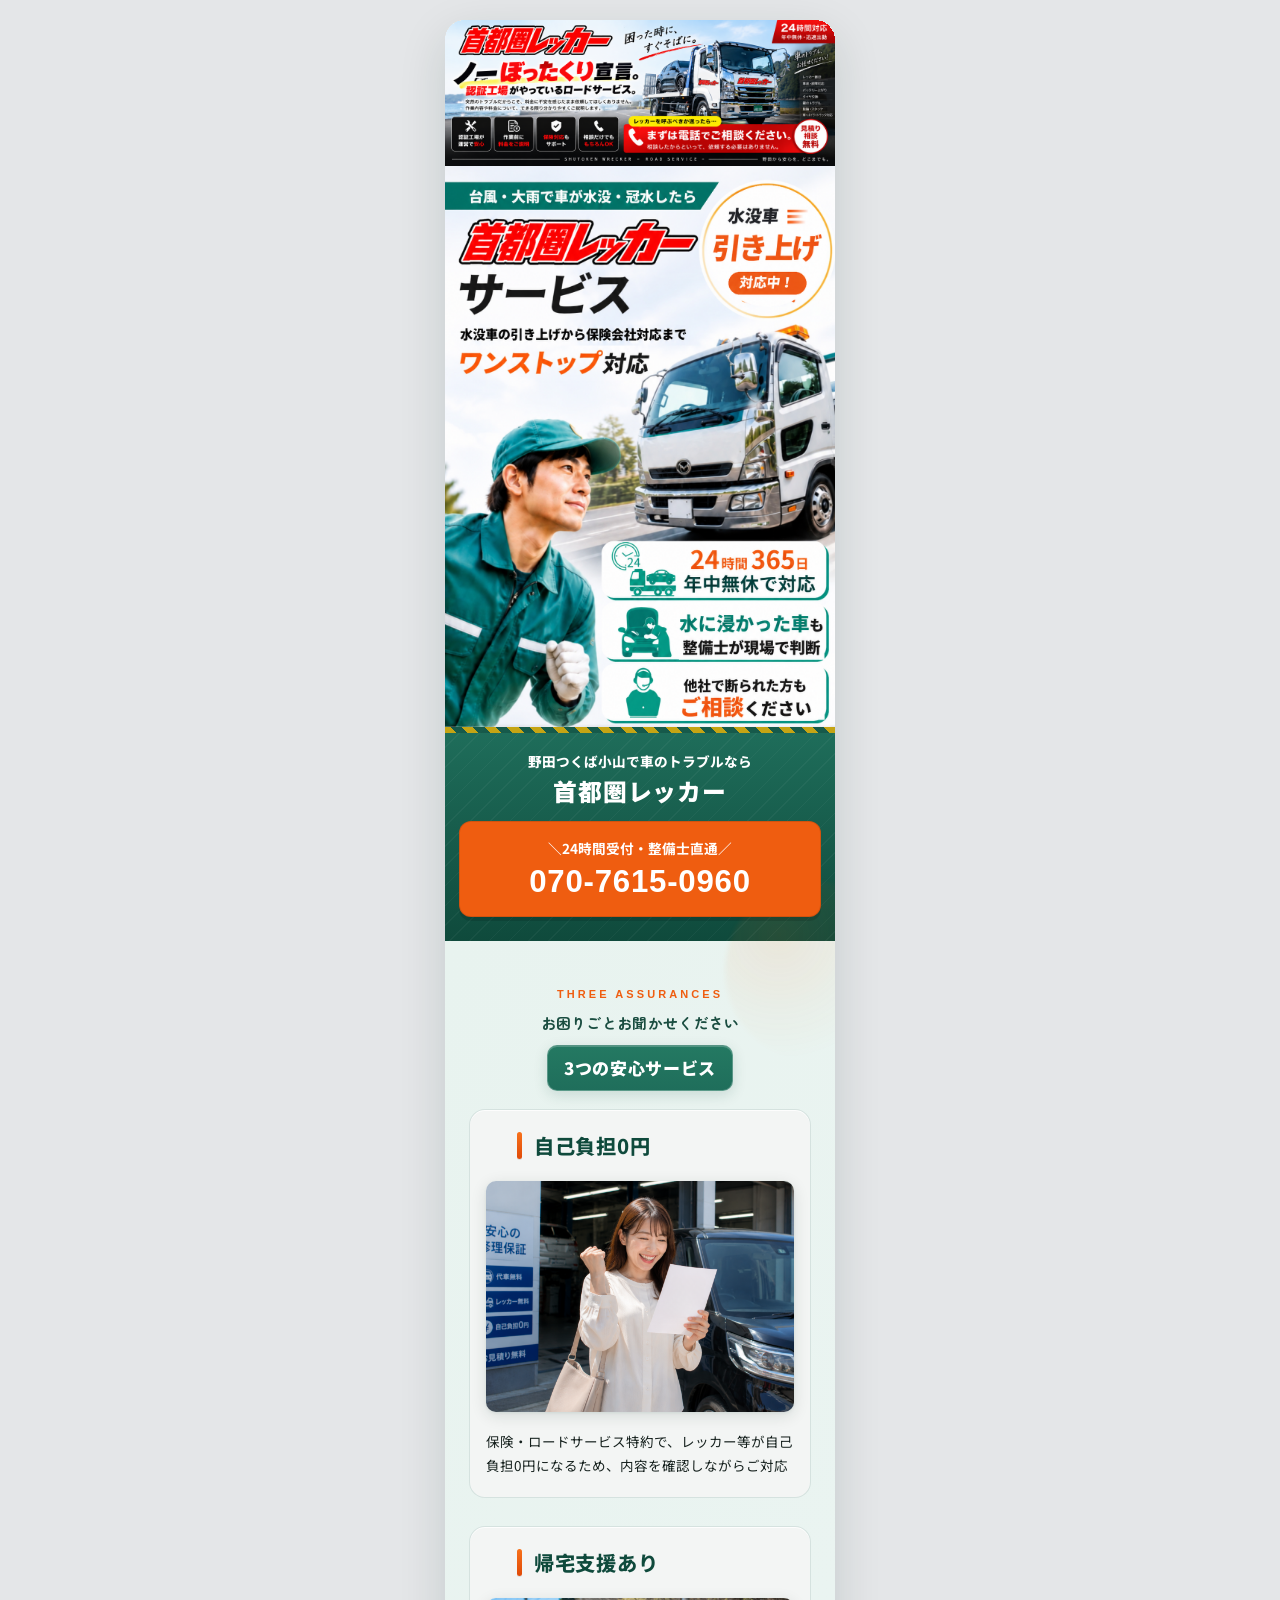
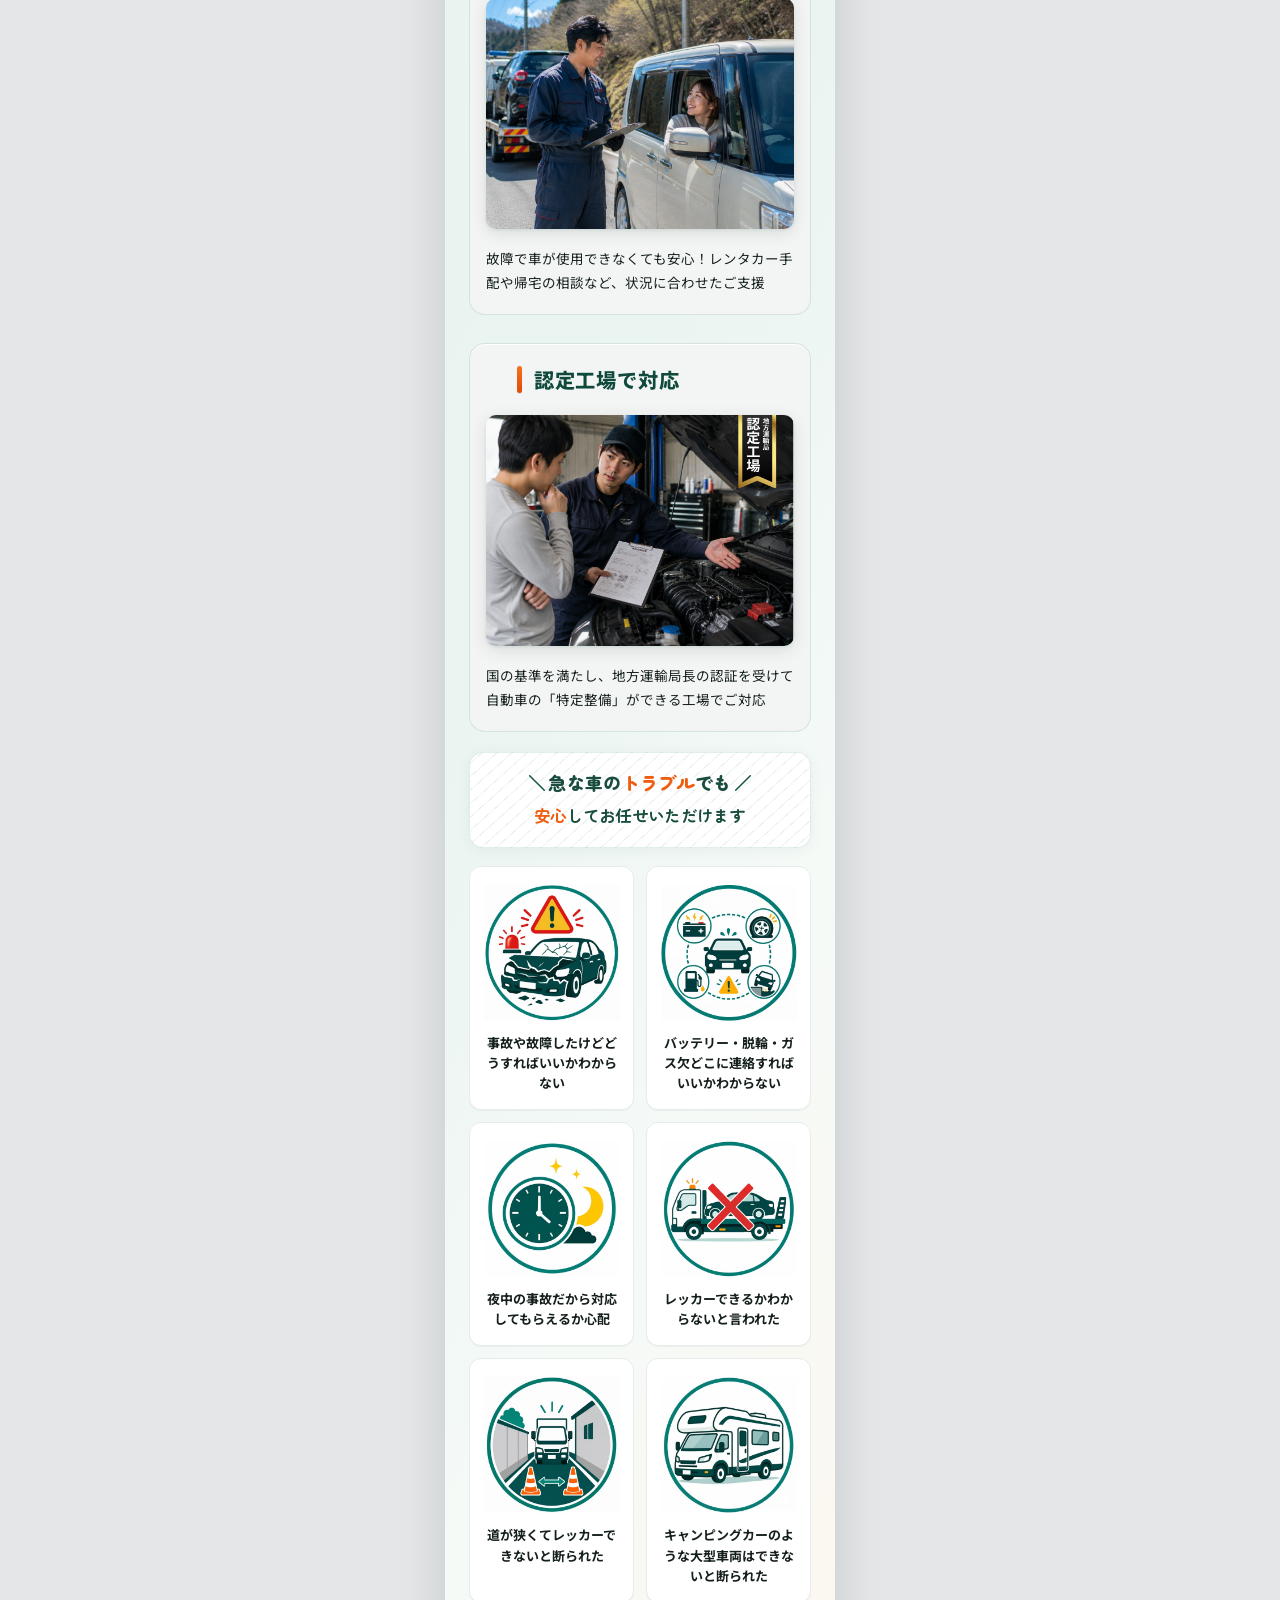
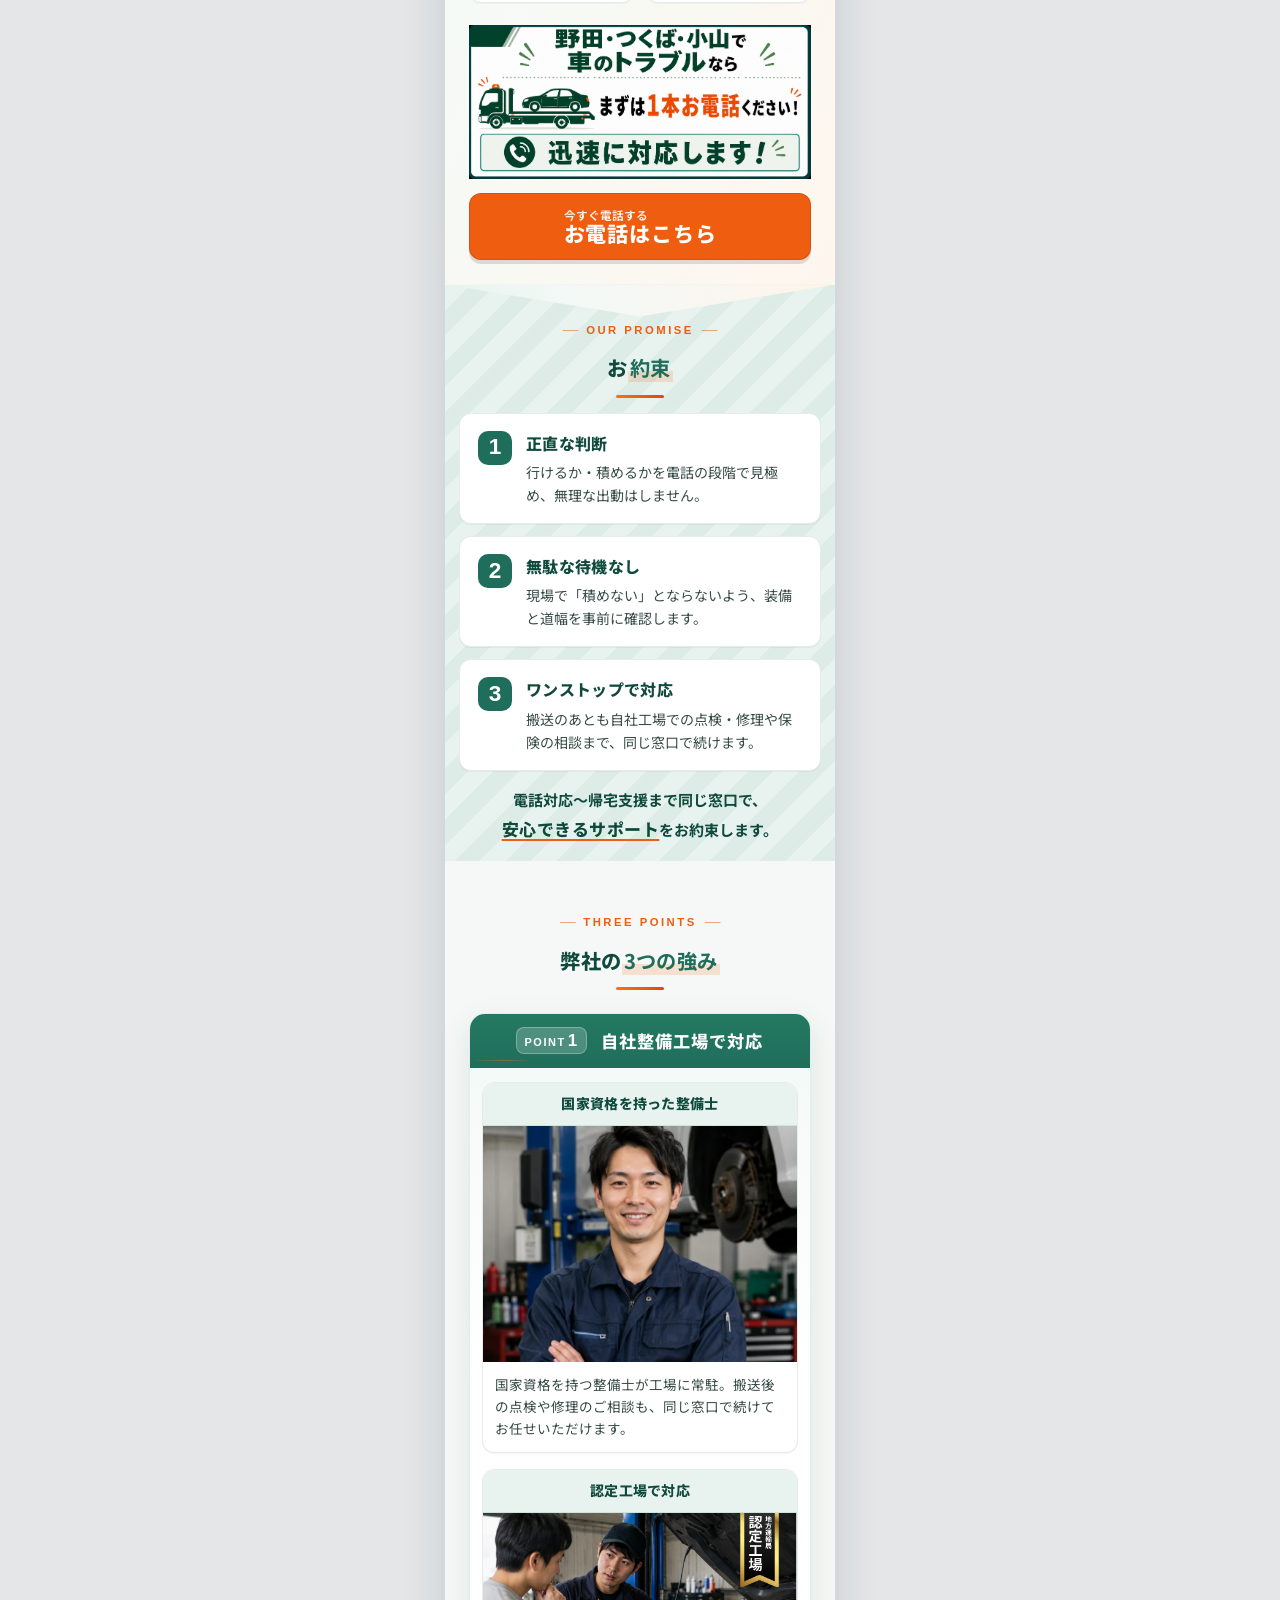
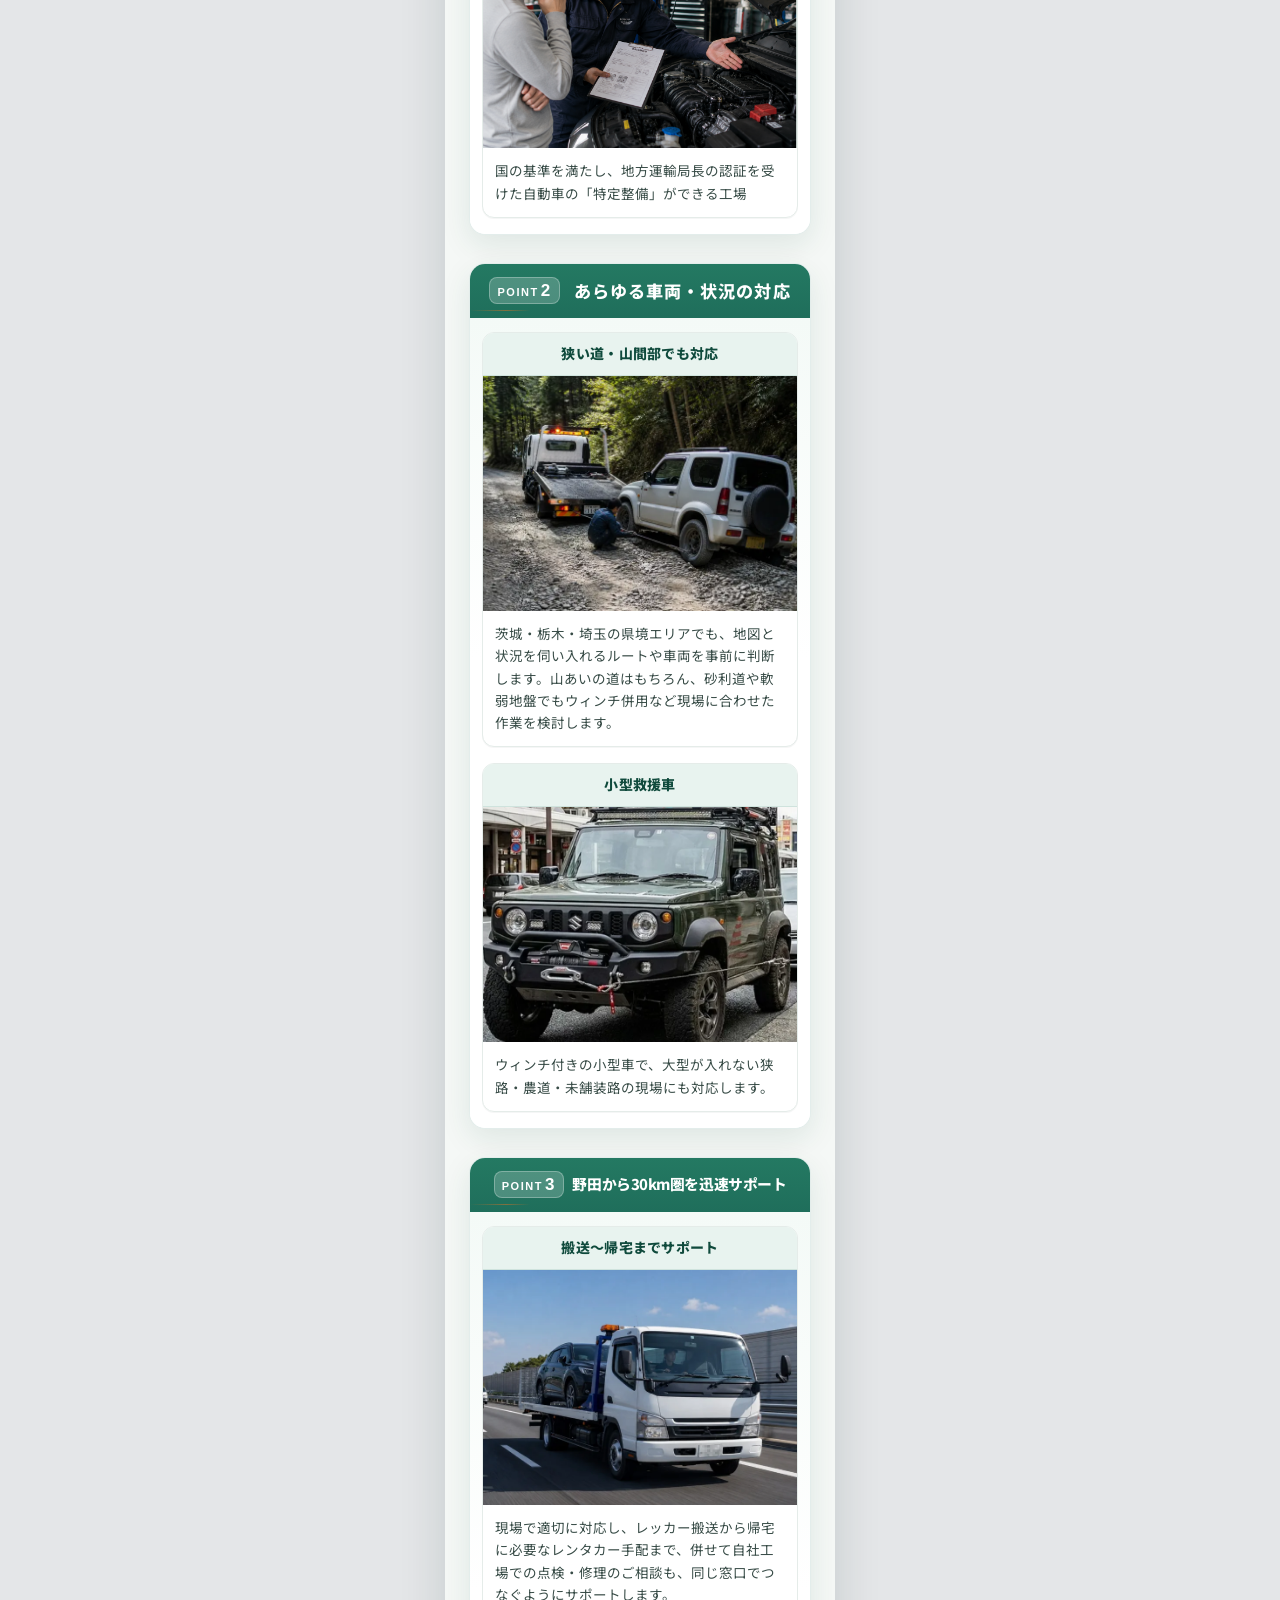
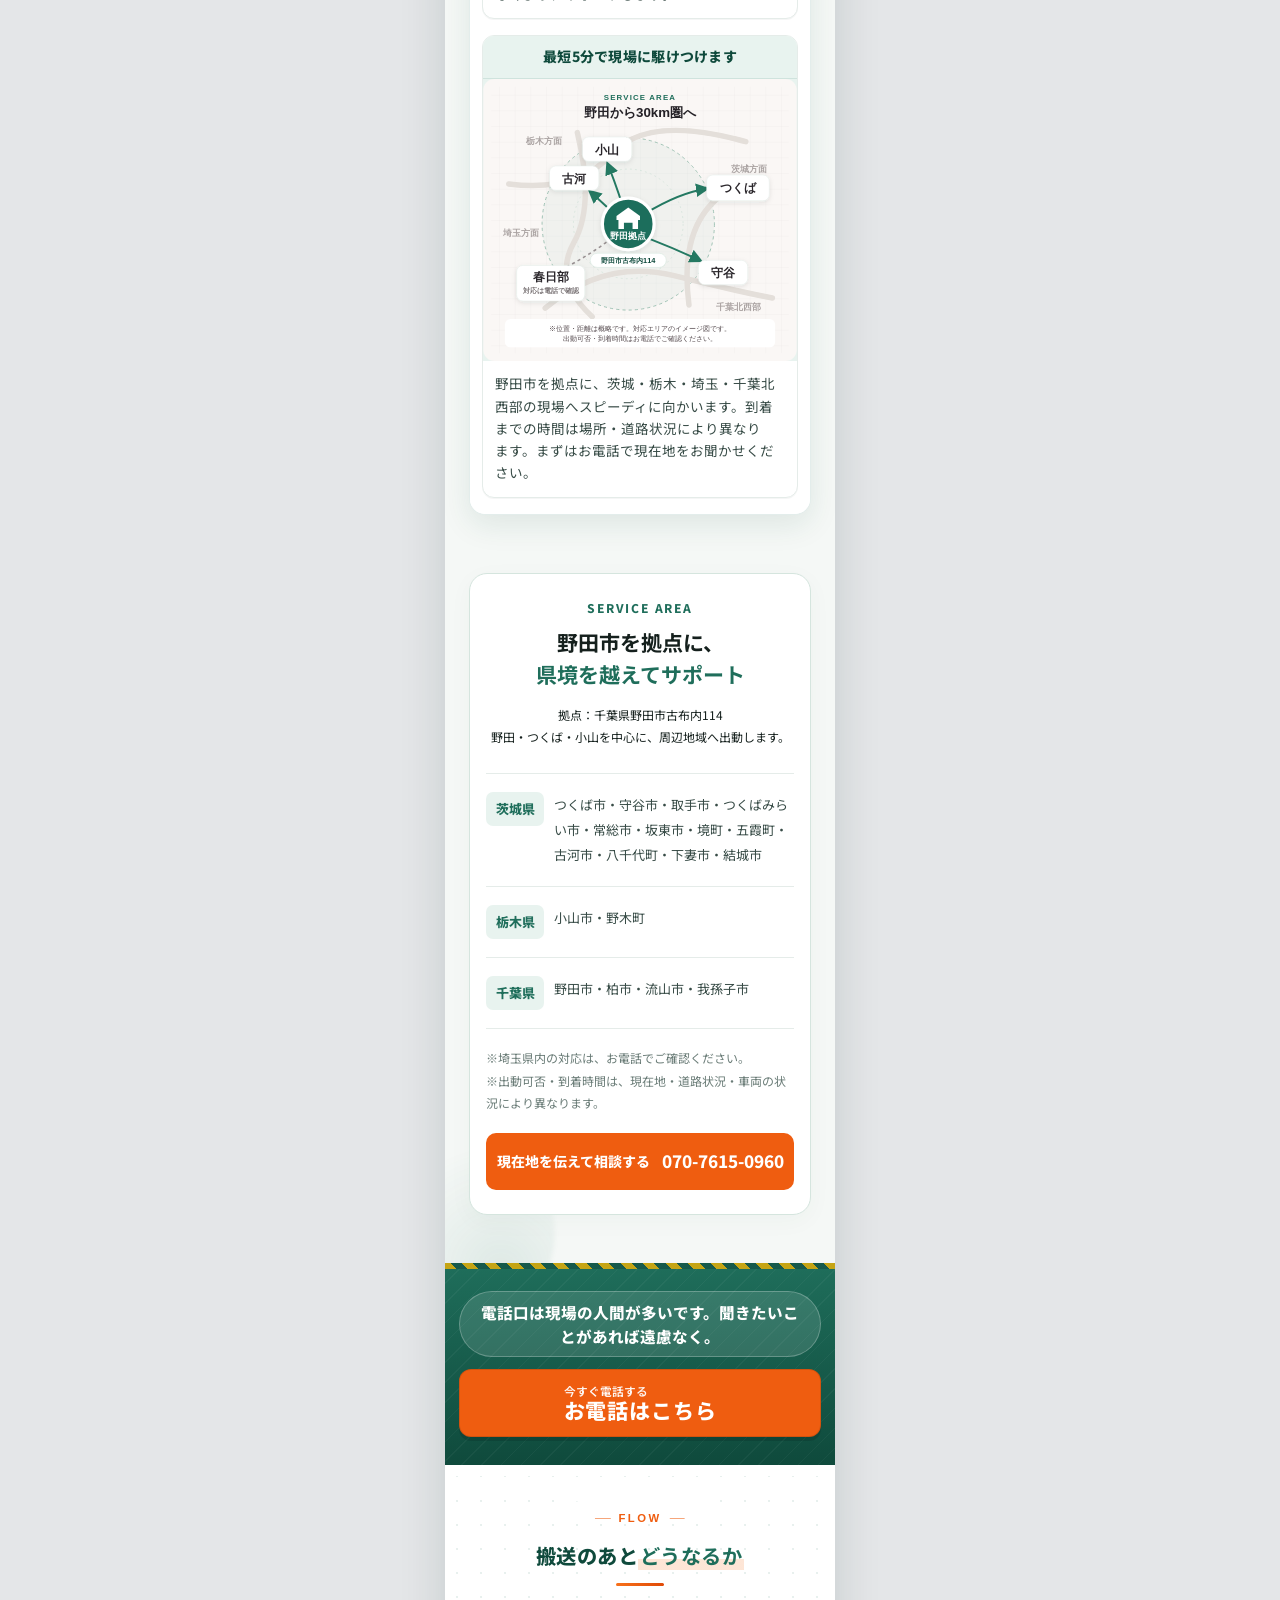
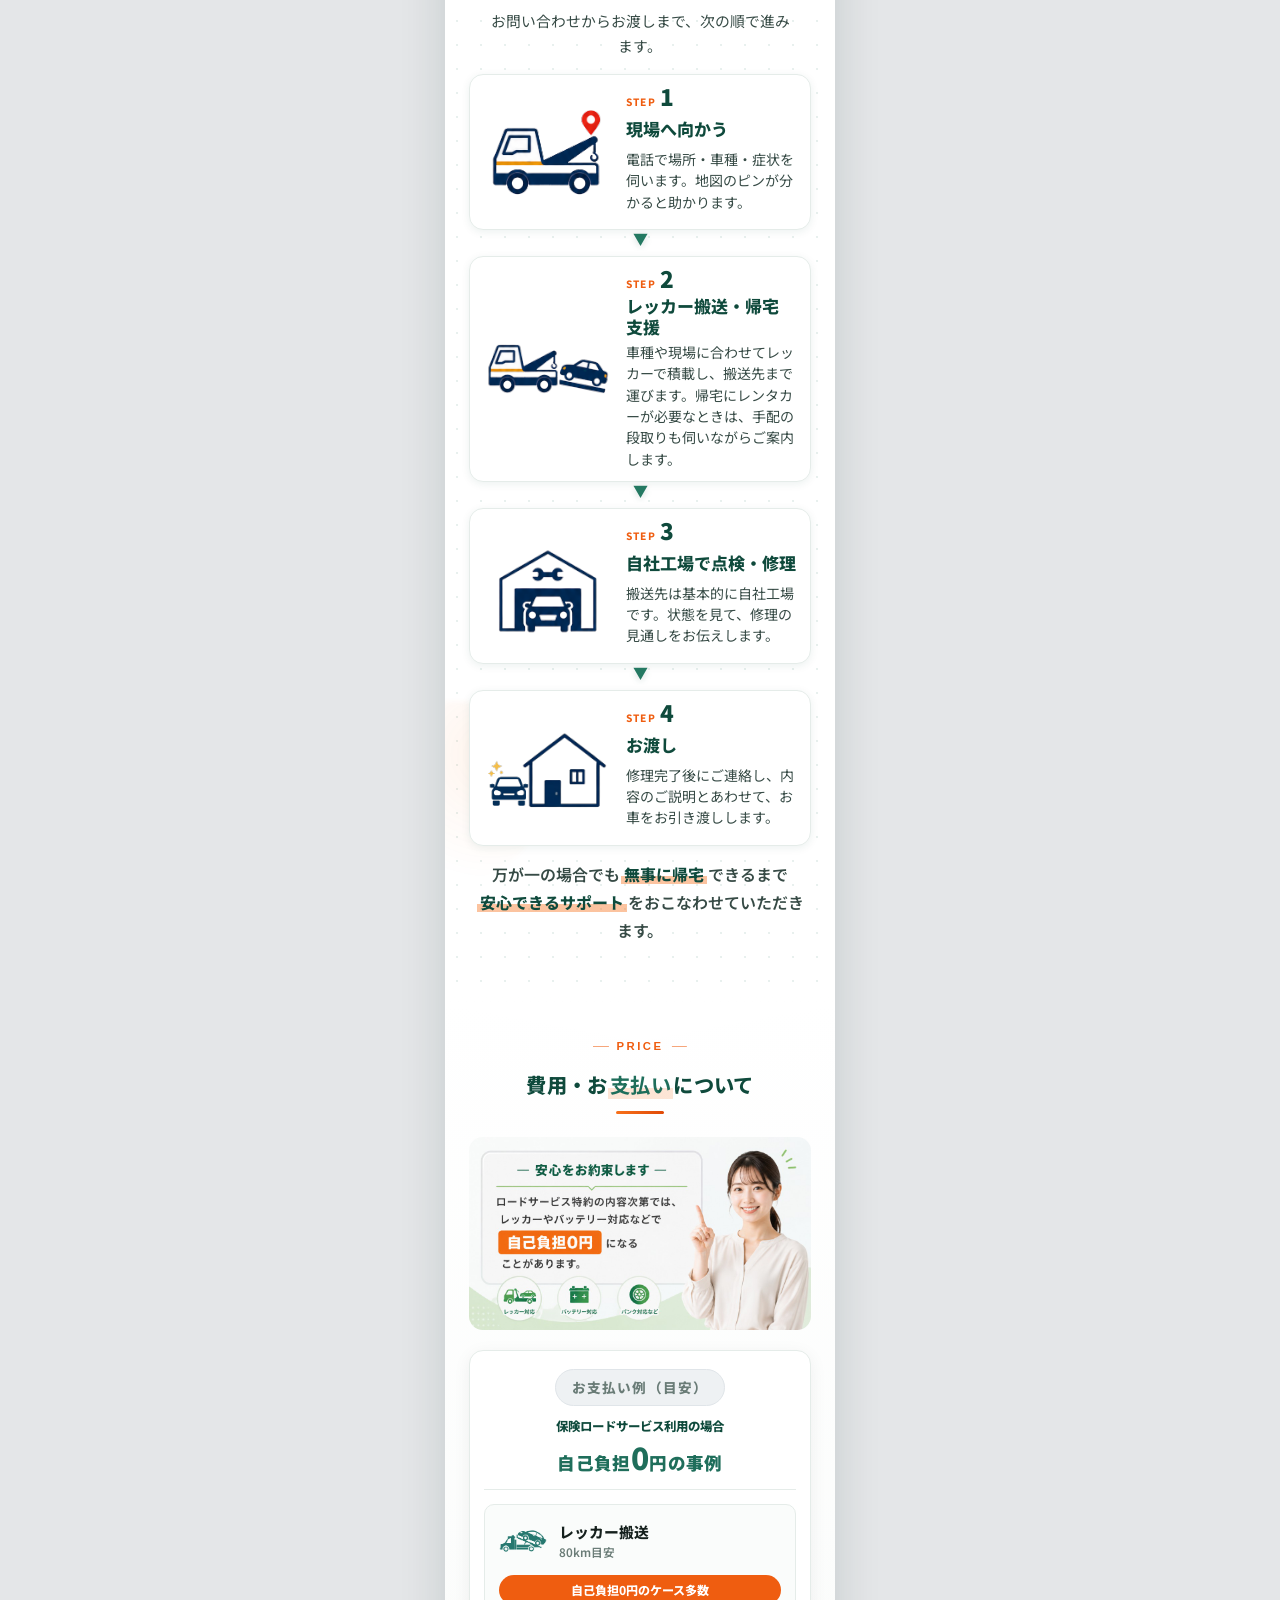
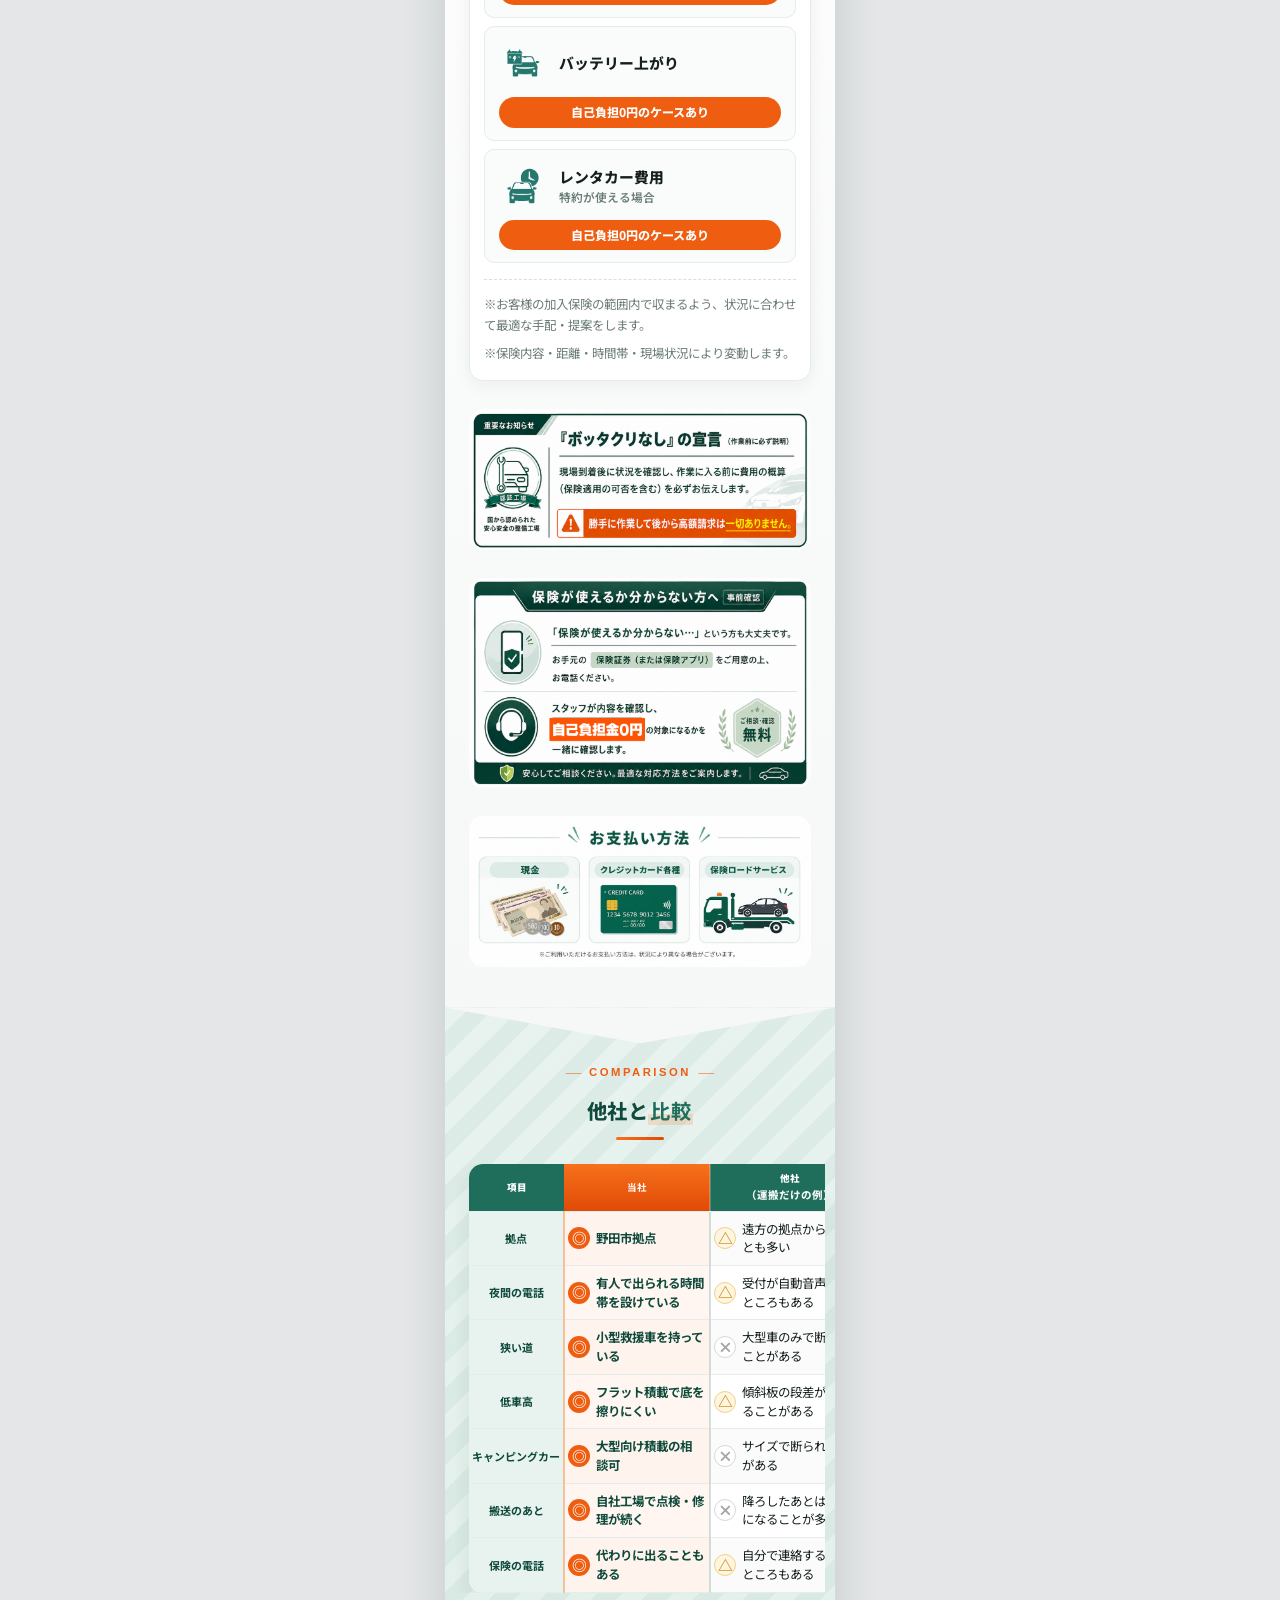
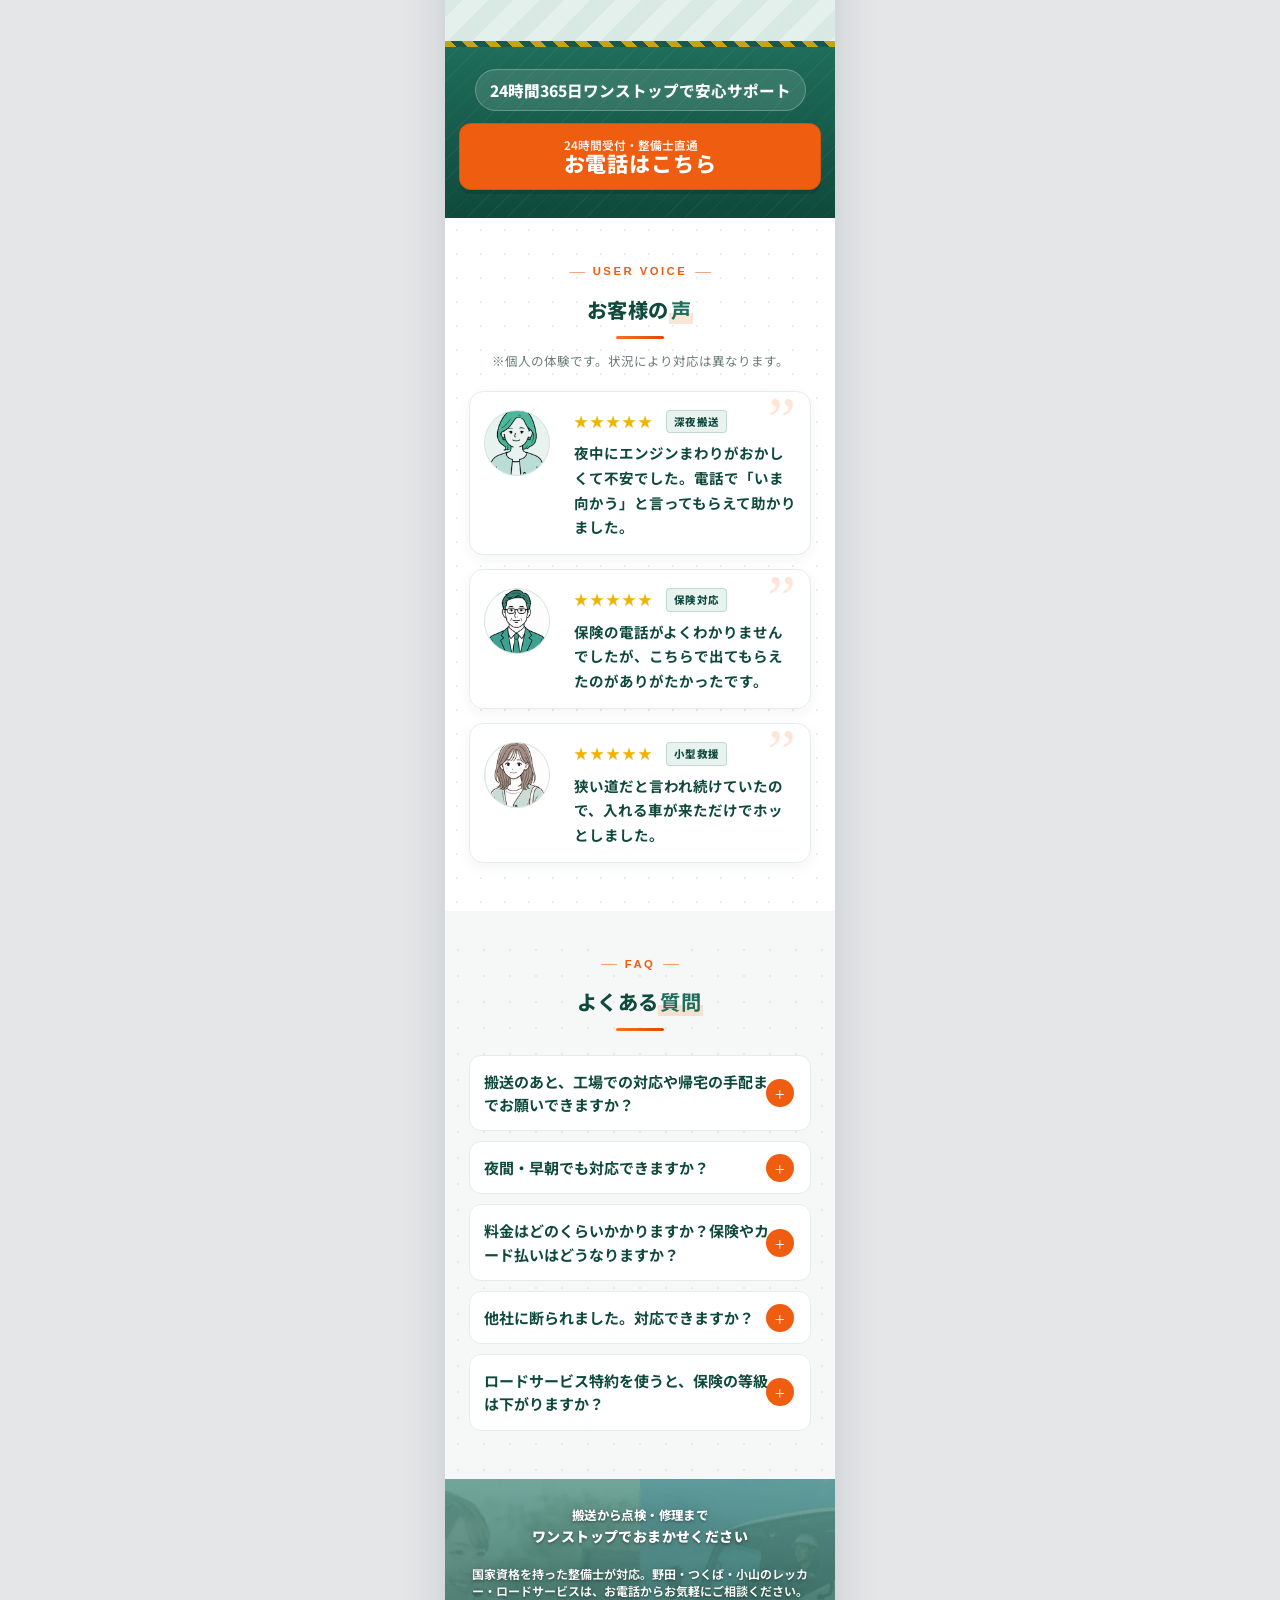
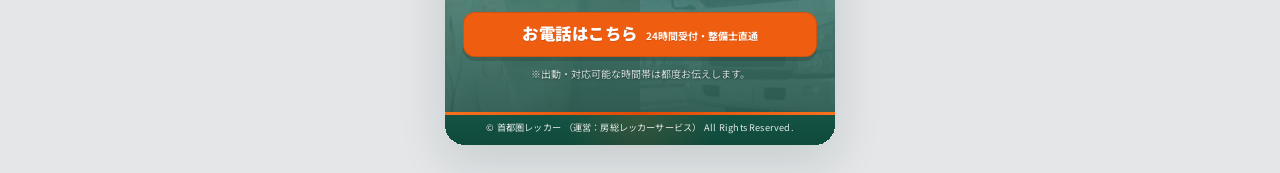
==== index.html @ f9b96655 "Publish latest Shutoken Wrecker landing page" ====
<!DOCTYPE html>

<html lang="ja"><head>
<meta charset="utf-8"/>
<meta content="width=device-width, initial-scale=1, viewport-fit=cover" name="viewport"/>
<meta content="telephone=no" name="format-detection"/>
<title>首都圏レッカー｜野田・つくば・小山 24時間対応のレッカー＆ロードサービス</title>
<meta content="野田・つくば・小山のレッカー。野田市を拠点に茨城・栃木・埼玉・千葉北西部へ出動。搬送のあと自社工場で修理の相談まで。" name="description"/>
<meta content="首都圏レッカー｜野田・つくば・小山 24時間対応のレッカー＆ロードサービス" property="og:title"/>
<meta content="野田・つくば・小山のレッカー。野田市を拠点に茨城・栃木・埼玉・千葉北西部へ出動。搬送のあと自社工場で修理の相談まで。" property="og:description"/>
<meta content="https://laplus7123-byte.github.io/shutoken-wrecker-preview/assets/img/shutoken-hero.png" property="og:image"/>
<meta content="#1f6e5b" name="theme-color"/>
<link as="image" href="assets/img/shutoken-hero.png" rel="preload" type="image/png"/>
<link href="https://fonts.googleapis.com" rel="preconnect"/>
<link crossorigin="" href="https://fonts.gstatic.com" rel="preconnect"/>
<link href="https://fonts.googleapis.com/css2?family=Noto+Sans+JP:wght@400;500;700;900&amp;family=Zen+Maru+Gothic:wght@500;700;900&amp;display=swap" rel="stylesheet"/>
<link href="assets/css/style.css" rel="stylesheet"/>
<meta content="noindex,nofollow" name="robots"/><meta content="website" property="og:type"/><meta content="ja_JP" property="og:locale"/><meta content="https://laplus7123-byte.github.io/shutoken-wrecker-preview/" property="og:url"/><meta content="首都圏レッカー" property="og:site_name"/><link href="assets/css/shutoken.css" rel="stylesheet"/></head>
<body>
<div class="page-canvas">
<section class="fv" id="top"><h1 class="sr-only">首都圏レッカー｜野田・つくば・小山の24時間レッカー・ロードサービス</h1>
<img alt="首都圏レッカー。ノーぼったくり宣言。認証工場が運営、作業前に料金をご説明。相談・見積もり無料。" class="fv-img" height="768" src="assets/img/shutoken-promise.png" width="2048"/>
<img alt="首都圏レッカーサービス。水没車の引き上げから保険会社対応までワンストップ対応。24時間365日。" class="fv-img" decoding="async" fetchpriority="high" height="1503" src="assets/img/shutoken-hero.png" width="1046"/>
</section>
<section aria-label="お電話でのご相談" class="cta cta--mid cta--lead">
<div class="cta-inner">
<p class="cta-lead-mid"><span class="cta-lead-area">野田つくば小山で車のトラブルなら</span><span class="cta-lead-brand">首都圏レッカー</span></p>
<a aria-label="首都圏レッカーへ電話する 070-7615-0960" class="btn-tel" href="tel:070-7615-0960" onclick="return gtag_report_conversion(this.href);">

<span class="btn-tel-body">
<span class="btn-tel-label">＼24時間受付・整備士直通／</span>
<span class="btn-tel-num">070-7615-0960</span>
</span>
</a>
</div>
</section>
<section class="section concept-3pillars service-intro-pack" id="concept">
<div class="container">
<p class="concept-3pillars-en">THREE ASSURANCES</p>
<p class="concept-3pillars-kicker">お困りごとお聞かせください</p>
<h2 class="concept-3pillars-title">
<span class="concept-3pillars-title-box">3つの安心サービス</span>
</h2>
<div class="concept-3pillars-grid">
<article class="concept-pillar">
<h3 class="concept-pillar-label">
<span aria-hidden="true" class="concept-pillar-label-bar"></span>
<span class="concept-pillar-label-text">自己負担0円</span>
</h3>
<div class="concept-pillar-photo concept-pillar-photo--cover">
<picture>
<img alt="保険・ロードサービス特約で自己負担0円となり得る場合の確認・対応のイメージ" decoding="async" height="815" loading="lazy" src="assets/sozai/0yen.png" width="1080"/>
</picture>
</div>
<p class="concept-pillar-text">保険・ロードサービス特約で、レッカー等が自己負担0円になるため、内容を確認しながらご対応</p>
</article>
<article class="concept-pillar">
<h3 class="concept-pillar-label">
<span aria-hidden="true" class="concept-pillar-label-bar"></span>
<span class="concept-pillar-label-text">帰宅支援あり</span>
</h3>
<div class="concept-pillar-photo concept-pillar-photo--cover">
<picture>
<img alt="現場からの帰宅・移動を支えるイメージ" decoding="async" height="815" loading="lazy" src="assets/sozai/rental.png" width="1080"/>
</picture>
</div>
<p class="concept-pillar-text">故障で車が使用できなくても安心！レンタカー手配や帰宅の相談など、状況に合わせたご支援</p>
</article>
<article class="concept-pillar">
<h3 class="concept-pillar-label">
<span aria-hidden="true" class="concept-pillar-label-bar"></span>
<span class="concept-pillar-label-text">認定工場で対応</span>
</h3>
<div class="concept-pillar-photo concept-pillar-photo--cover">
<picture>
<img alt="認定工場での修理・点検対応のイメージ" decoding="async" height="815" loading="lazy" src="assets/sozai/nintei.png" width="1080"/>
</picture>
</div>
<p class="concept-pillar-text">国の基準を満たし、地方運輸局長の認証を受けて自動車の「特定整備」ができる工場でご対応</p>
</article>
</div>
<p class="concept-trouble-lead">
<span class="concept-trouble-lead-l1">
<span aria-hidden="true" class="concept-trouble-lead-slash">＼</span>急な車の<span class="concept-trouble-lead-accent">トラブル</span>でも<span aria-hidden="true" class="concept-trouble-lead-slash">／</span>
</span>
<span class="concept-trouble-lead-l2"><span class="concept-trouble-lead-accent">安心</span>してお任せいただけます</span>
</p>
<ul class="troubles-grid service-troubles-grid" id="troubles">
<li class="trouble-item">
<picture class="trouble-ico"><img alt="" decoding="async" height="480" loading="lazy" src="assets/img/C-09.webp" width="480"/></picture>
<span class="trouble-text">事故や故障したけどどうすればいいかわからない</span>
</li>
<li class="trouble-item">
<picture class="trouble-ico"><img alt="" decoding="async" height="480" loading="lazy" src="assets/img/C-08.webp" width="480"/></picture>
<span class="trouble-text">バッテリー・脱輪・ガス欠どこに連絡すればいいかわからない</span>
</li>
<li class="trouble-item">
<picture class="trouble-ico"><img alt="" decoding="async" height="480" loading="lazy" src="assets/img/C-04.webp" width="480"/></picture>
<span class="trouble-text">夜中の事故だから対応してもらえるか心配</span>
</li>
<li class="trouble-item">
<picture class="trouble-ico"><img alt="" decoding="async" height="480" loading="lazy" src="assets/img/C-06.webp" width="480"/></picture>
<span class="trouble-text">レッカーできるかわからないと言われた</span>
</li>
<li class="trouble-item">
<picture class="trouble-ico"><img alt="" decoding="async" height="480" loading="lazy" src="assets/img/C-05.webp" width="480"/></picture>
<span class="trouble-text">道が狭くてレッカーできないと断られた</span>
</li>
<li class="trouble-item">
<picture class="trouble-ico"><img alt="" decoding="async" height="480" loading="lazy" src="assets/img/C-07.webp" width="480"/></picture>
<span class="trouble-text">キャンピングカーのような大型車両はできないと断られた</span>
</li>
</ul>
<figure class="service-chiba-cta-banner">
<img alt="野田・つくば・小山で車のトラブルなら、まずは1本お電話ください！迅速に対応します！" decoding="async" height="841" loading="lazy" src="assets/img/shutoken-trouble.png" width="1870"/>
</figure>
<div class="service-chiba-cta-actions">
<a aria-label="電話する 070-7615-0960" class="btn-tel service-chiba-cta-tel" href="tel:070-7615-0960" onclick="return gtag_report_conversion(this.href);">

<span class="btn-tel-body">
<span class="btn-tel-label">今すぐ電話する</span>
<span class="btn-tel-num">お電話はこちら</span>
</span>
</a>
</div>
<div class="service-promise-panel">
<div aria-hidden="true" class="service-cta-promise-wedge"></div>
<h3 class="sec-title service-promise-h" id="promise">
<span class="sec-title-en">OUR PROMISE</span>
        お<strong>約束</strong>
</h3>
<ol class="service-promise-list">
<li class="service-promise-item">
<span aria-hidden="true" class="service-promise-num">1</span>
<div class="service-promise-body">
<span class="service-promise-title">正直な判断</span>
<span class="service-promise-desc">行けるか・積めるかを電話の段階で見極め、無理な出動はしません。</span>
</div>
</li>
<li class="service-promise-item">
<span aria-hidden="true" class="service-promise-num">2</span>
<div class="service-promise-body">
<span class="service-promise-title">無駄な待機なし</span>
<span class="service-promise-desc">現場で「積めない」とならないよう、装備と道幅を事前に確認します。</span>
</div>
</li>
<li class="service-promise-item">
<span aria-hidden="true" class="service-promise-num">3</span>
<div class="service-promise-body">
<span class="service-promise-title">ワンストップで対応</span>
<span class="service-promise-desc">搬送のあとも自社工場での点検・修理や保険の相談まで、同じ窓口で続けます。</span>
</div>
</li>
</ol>
<p class="service-promise-summary">電話対応～帰宅支援まで同じ窓口で、<br/><span class="service-promise-summary-line2"><span class="service-promise-summary-em">安心できるサポート</span>をお約束します。</span></p>
</div>
</div>
</section>
<section class="section strengths section-gaze-top section-gaze-top--bg" id="strengths">
<div class="container">
<h2 class="sec-title">
<span class="sec-title-en">THREE POINTS</span>
      弊社の<strong>3つの強み</strong>
</h2>
<div class="strength-majors">
<section aria-labelledby="strength-h-factory" class="strength-major">
<h3 class="strength-major-head" id="strength-h-factory">
<span class="strength-major-point"><span class="strength-major-point-label">POINT</span><span class="strength-major-point-num">1</span></span>
<span class="strength-major-head-line">自社整備工場で対応</span>
</h3>
<div class="strength-major-body">
<div class="strength-major-grid">
<article class="strength-sub">
<p class="strength-sub-head">国家資格を持った整備士</p>
<div class="strength-sub-visual">
<picture>
<img alt="国家資格を持った整備士の対応の様子" decoding="async" height="720" loading="lazy" src="assets/img/point1-1.webp" width="720"/>
</picture>
</div>
<p class="strength-sub-text">国家資格を持つ整備士が工場に常駐。搬送後の点検や修理のご相談も、同じ窓口で続けてお任せいただけます。</p>
</article>
<article class="strength-sub">
<p class="strength-sub-head">認定工場で対応</p>
<div class="strength-sub-visual">
<picture>
<img alt="認定工場での修理・点検対応のイメージ" decoding="async" height="815" loading="lazy" src="assets/sozai/nintei.png" width="1080"/>
</picture>
</div>
<p class="strength-sub-text">国の基準を満たし、地方運輸局長の認証を受けた自動車の「特定整備」ができる工場</p>
</article>
</div>
</div>
</section>
<section aria-labelledby="strength-h-equip" class="strength-major">
<h3 class="strength-major-head" id="strength-h-equip">
<span class="strength-major-point"><span class="strength-major-point-label">POINT</span><span class="strength-major-point-num">2</span></span>
<span class="strength-major-head-line">あらゆる車両・状況の対応</span>
</h3>
<div class="strength-major-body">
<div class="strength-major-grid">
<article class="strength-sub">
<p class="strength-sub-head">狭い道・山間部でも対応</p>
<div class="strength-sub-visual">
<picture>
<img alt="狭い砂利道・林道でレッカーとジムニー型の車両へウィンチ作業を行っている様子" decoding="async" height="480" loading="lazy" src="assets/img/C-19-sm.webp" width="720"/>
</picture>
</div>
<p class="strength-sub-text">茨城・栃木・埼玉の県境エリアでも、地図と状況を伺い入れるルートや車両を事前に判断します。山あいの道はもちろん、砂利道や軟弱地盤でもウィンチ併用など現場に合わせた作業を検討します。</p>
</article>
<article class="strength-sub">
<p class="strength-sub-head">小型救援車</p>
<div class="strength-sub-visual">
<picture>
<img alt="小型救援車の様子" decoding="async" height="720" loading="lazy" src="assets/img/point2-2.webp" width="720"/>
</picture>
</div>
<p class="strength-sub-text">ウィンチ付きの小型車で、大型が入れない狭路・農道・未舗装路の現場にも対応します。</p>
</article>
</div>
</div>
</section>
<section aria-labelledby="strength-h-point3" class="strength-major">
<h3 class="strength-major-head" id="strength-h-point3">
<span class="strength-major-point"><span class="strength-major-point-label">POINT</span><span class="strength-major-point-num">3</span></span>
<span class="strength-major-head-line strength-major-head-line--point3">野田から30km圏を迅速サポート</span>
</h3>
<div class="strength-major-body">
<div class="strength-major-grid">
<article class="strength-sub">
<p class="strength-sub-head">搬送～帰宅までサポート</p>
<div class="strength-sub-visual">
<picture>
<img alt="高速道路を走行するレッカー車" decoding="async" height="576" loading="lazy" src="assets/img/point3-highway.webp" width="720"/>
</picture>
</div>
<p class="strength-sub-text">現場で適切に対応し、レッカー搬送から帰宅に必要なレンタカー手配まで、併せて自社工場での点検・修理のご相談も、同じ窓口でつなぐようにサポートします。</p>
</article>
<article class="strength-sub">
<p class="strength-sub-head">最短5分で現場に駆けつけます</p>
<div class="strength-sub-visual coverage-map-visual">
<picture>
<img alt="野田拠点とつくば・小山・古河・守谷・春日部の位置関係を示した対応エリアの概念図。春日部など埼玉県内の対応は電話で確認。" decoding="async" height="720" loading="lazy" src="assets/img/noda-coverage.svg" width="800"/>
</picture>
</div>
<p class="strength-sub-text">野田市を拠点に、茨城・栃木・埼玉・千葉北西部の現場へスピーディに向かいます。到着までの時間は場所・道路状況により異なります。まずはお電話で現在地をお聞かせください。</p>
</article>
</div>
</div>
</section>
<section aria-labelledby="coverage-heading" class="coverage-area" id="coverage">
<p class="coverage-eyebrow">SERVICE AREA</p>
<h3 id="coverage-heading">野田市を拠点に、<br/><strong>県境を越えてサポート</strong></h3>
<p class="coverage-intro">拠点：千葉県野田市古布内114<br/>野田・つくば・小山を中心に、周辺地域へ出動します。</p>
<dl class="coverage-list">
<div><dt>茨城県</dt><dd>つくば市・守谷市・取手市・つくばみらい市・常総市・坂東市・境町・五霞町・古河市・八千代町・下妻市・結城市</dd></div>
<div><dt>栃木県</dt><dd>小山市・野木町</dd></div>
<div><dt>千葉県</dt><dd>野田市・柏市・流山市・我孫子市</dd></div>
</dl>
<p class="coverage-note">※埼玉県内の対応は、お電話でご確認ください。<br/>※出動可否・到着時間は、現在地・道路状況・車両の状況により異なります。</p>
<a class="coverage-contact" href="tel:070-7615-0960" onclick="return gtag_report_conversion(this.href);">現在地を伝えて相談する <span>070-7615-0960</span></a>
</section></div>
</div>
</section>
<section aria-label="お電話でのご相談" class="cta cta--mid">
<div class="cta-inner">
<p class="cta-lead-mid">電話口は現場の人間が多いです。聞きたいことがあれば遠慮なく。</p>
<a class="btn-tel" href="tel:070-7615-0960" onclick="return gtag_report_conversion(this.href);">

<span class="btn-tel-body">
<span class="btn-tel-label">今すぐ電話する</span>
<span class="btn-tel-num">お電話はこちら</span>
</span>
</a>
</div>
</section>
<section class="section flow section-gaze-top section-gaze-top--white" id="flow">
<div class="container">
<h2 class="sec-title">
<span class="sec-title-en">FLOW</span>
      搬送のあと<strong>どうなるか</strong>
</h2>
<p class="flow-lead">お問い合わせからお渡しまで、次の順で進みます。</p>
<div class="flow-detail">
<ol class="flow-list flow-list--beside-visual">
<li class="flow-item">
<span aria-label="STEP 1" class="flow-step"><span aria-hidden="true" class="flow-step-pre">STEP</span><span aria-hidden="true" class="flow-step-num">1</span></span>
<h3 class="flow-h">現場へ向かう</h3>
<div class="flow-copy">
<p class="flow-text">電話で場所・車種・症状を伺います。地図のピンが分かると助かります。</p>
</div>
<span aria-hidden="true" class="flow-icon"><img alt="" decoding="async" height="164" loading="lazy" src="assets/sozai/29.svg" width="164"/></span>
</li>
<li class="flow-item">
<span aria-label="STEP 2" class="flow-step"><span aria-hidden="true" class="flow-step-pre">STEP</span><span aria-hidden="true" class="flow-step-num">2</span></span>
<h3 class="flow-h">レッカー搬送・帰宅支援</h3>
<div class="flow-copy">
<p class="flow-text">車種や現場に合わせてレッカーで積載し、搬送先まで運びます。帰宅にレンタカーが必要なときは、手配の段取りも伺いながらご案内します。</p>
</div>
<span aria-hidden="true" class="flow-icon"><img alt="" decoding="async" height="164" loading="lazy" src="assets/sozai/30.svg" width="164"/></span>
</li>
<li class="flow-item">
<span aria-label="STEP 3" class="flow-step"><span aria-hidden="true" class="flow-step-pre">STEP</span><span aria-hidden="true" class="flow-step-num">3</span></span>
<h3 class="flow-h">自社工場で点検・修理</h3>
<div class="flow-copy">
<p class="flow-text">搬送先は基本的に自社工場です。状態を見て、修理の見通しをお伝えします。</p>
</div>
<span aria-hidden="true" class="flow-icon"><img alt="" decoding="async" height="164" loading="lazy" src="assets/sozai/31.svg" width="164"/></span>
</li>
<li class="flow-item">
<span aria-label="STEP 4" class="flow-step"><span aria-hidden="true" class="flow-step-pre">STEP</span><span aria-hidden="true" class="flow-step-num">4</span></span>
<h3 class="flow-h">お渡し</h3>
<div class="flow-copy">
<p class="flow-text">修理完了後にご連絡し、内容のご説明とあわせて、お車をお引き渡しします。</p>
</div>
<span aria-hidden="true" class="flow-icon"><img alt="" decoding="async" height="164" loading="lazy" src="assets/sozai/32.svg" width="164"/></span>
</li>
</ol>
<p class="flow-support-lead">
        万が一の場合でも<span class="flow-support-mark">無事に帰宅</span>できるまで<br/>
<span class="flow-support-mark">安心できるサポート</span>をおこなわせていただきます。
      </p>
</div>
</div>
</section>
<section class="section price section-gaze-top section-gaze-top--white" id="price">
<div class="container">
<h2 class="sec-title">
<span class="sec-title-en">PRICE</span>
      費用・お<strong>支払い</strong>について
    </h2>
<div class="price-board">
<figure class="price-board-hero price-board-hero--visual">
<picture>
<img alt="ロードサービス特約の内容次第では、レッカーやバッテリー対応などで自己負担0円になることがあります。安心をお約束します。" decoding="async" height="576" loading="lazy" src="assets/img/price-insurance-hero.png" width="1024"/>
</picture>
</figure>
<div class="price-board-grid">
<article aria-labelledby="price-board-h1" class="price-board-card">
<p class="price-board-card-tab" id="price-board-h1">お支払い例（目安）</p>
<p class="price-board-card-eyebrow">保険ロードサービス利用の場合</p>
<p class="price-board-card-accent">自己負担<span class="price-board-zero">0</span>円の事例</p>
<ul class="price-board-rows">
<li class="price-board-row">
<div class="price-board-row-main">
<span aria-hidden="true" class="price-board-row-icon price-board-row-icon--photo"><img alt="" decoding="async" height="1080" loading="lazy" src="assets/sozai/icon1.png" width="1080"/></span>
<span class="price-board-row-svc"><span class="nobr">レッカー搬送</span><small><span class="nobr">80km目安</span></small></span>
</div>
<span class="price-board-row-tag">自己負担0円のケース多数</span>
</li>
<li class="price-board-row">
<div class="price-board-row-main">
<span aria-hidden="true" class="price-board-row-icon price-board-row-icon--photo"><img alt="" decoding="async" height="1080" loading="lazy" src="assets/sozai/icon2.png" width="1080"/></span>
<span class="price-board-row-svc"><span class="nobr">バッテリー上がり</span></span>
</div>
<span class="price-board-row-tag">自己負担0円のケースあり</span>
</li>
<li class="price-board-row">
<div class="price-board-row-main">
<span aria-hidden="true" class="price-board-row-icon price-board-row-icon--photo"><img alt="" decoding="async" height="1080" loading="lazy" src="assets/sozai/icon3.png" width="1080"/></span>
<span class="price-board-row-svc"><span class="nobr">レンタカー費用</span><small><span class="nobr">特約が使える場合</span></small></span>
</div>
<span class="price-board-row-tag">自己負担0円のケースあり</span>
</li>
</ul>
<div class="price-board-foot">
<p>※お客様の加入保険の範囲内で収まるよう、状況に合わせて最適な手配・提案をします。</p>
<p>※保険内容・距離・時間帯・現場状況により変動します。</p>
</div>
</article>
</div>
</div>
</div>
<div class="price-trust-breakout">
<div class="container">
<div class="price-trust-slot">
<figure aria-labelledby="price-trust-bottakuri-h" class="price-trust-banner">
<img alt="【重要なお知らせ】『ボッタクリなし』の宣言（作業前に必ず説明）。認証工場・国から認められた安心安全の整備工場。現場到着後に状況を確認し、作業に入る前に費用の概算（保険適用の可否を含む）を必ずお伝えします。勝手に作業して後から高額請求は一切ありません。" decoding="async" height="445" loading="lazy" src="assets/sozai/bottakuri.png" width="1080"/>
<span class="sr-only" id="price-trust-bottakuri-h">『ボッタクリなし』の宣言（作業前に必ず説明）</span>
</figure>
</div>
</div>
</div>
<div class="price-trust-breakout">
<div class="container">
<div class="price-trust-slot">
<figure aria-labelledby="price-trust-insurance-h" class="price-trust-banner">
<img alt="【保険が使えるか分からない方へ（事前確認）】保険証券（または保険アプリ）をご用意の上お電話ください。スタッフが内容を確認し、自己負担0円の対象になるかを一緒に確認します。ご相談・確認は無料。安心してご相談ください。最適な対応方法をご案内します。" decoding="async" height="665" loading="lazy" src="assets/sozai/hosyou.png" width="1080"/>
<span class="sr-only" id="price-trust-insurance-h">保険が使えるか分からない方への事前確認のご案内</span>
</figure>
</div>
</div>
</div>
<div class="container">
<div class="price-board-payment-wrap">
<figure aria-labelledby="payment-methods-heading" class="price-payment-banner">
<img alt="お支払い方法。現金、クレジットカード各種、保険ロードサービスの3つをご用意。※ご利用いただけるお支払い方法は、状況により異なる場合がございます。" decoding="async" height="453" loading="lazy" src="assets/img/price-payment-methods.png" width="1024"/>
<span class="sr-only" id="payment-methods-heading">お支払い方法</span>
</figure>
</div>
</div>
</section>
<section class="section compare section-gaze-top section-gaze-top--bg" id="compare">
<div class="container">
<h2 class="sec-title">
<span class="sec-title-en">COMPARISON</span>
      他社と<strong>比較</strong>
</h2>
<div class="compare-wrap">
<table class="compare-table">
<thead>
<tr>
<th>項目</th>
<th class="is-us">当社</th>
<th class="is-other">他社<br/><span class="compare-th-sub">（運搬だけの例）</span></th>
</tr>
</thead>
<tbody>
<tr><th scope="row">拠点</th><td class="is-us"><div class="cmp-cell"><span aria-label="◎" class="cmp-mark cmp-mark--good">◎</span><span class="cmp-text">野田市拠点</span></div></td><td class="is-other"><div class="cmp-cell"><span aria-label="△" class="cmp-mark cmp-mark--mid">△</span><span class="cmp-text">遠方の拠点から入ることも多い</span></div></td></tr>
<tr><th scope="row">夜間の電話</th><td class="is-us"><div class="cmp-cell"><span class="cmp-mark cmp-mark--good">◎</span><span class="cmp-text">有人で出られる時間帯を設けている</span></div></td><td class="is-other"><div class="cmp-cell"><span class="cmp-mark cmp-mark--mid">△</span><span class="cmp-text">受付が自動音声のみのところもある</span></div></td></tr>
<tr><th scope="row">狭い道</th><td class="is-us"><div class="cmp-cell"><span class="cmp-mark cmp-mark--good">◎</span><span class="cmp-text">小型救援車を持っている</span></div></td><td class="is-other"><div class="cmp-cell"><span class="cmp-mark cmp-mark--bad">×</span><span class="cmp-text">大型車のみで断られることがある</span></div></td></tr>
<tr><th scope="row">低車高</th><td class="is-us"><div class="cmp-cell"><span class="cmp-mark cmp-mark--good">◎</span><span class="cmp-text">フラット積載で底を擦りにくい</span></div></td><td class="is-other"><div class="cmp-cell"><span class="cmp-mark cmp-mark--mid">△</span><span class="cmp-text">傾斜板の段差が気になることがある</span></div></td></tr>
<tr><th scope="row">キャンピングカー</th><td class="is-us"><div class="cmp-cell"><span class="cmp-mark cmp-mark--good">◎</span><span class="cmp-text">大型向け積載の相談可</span></div></td><td class="is-other"><div class="cmp-cell"><span class="cmp-mark cmp-mark--bad">×</span><span class="cmp-text">サイズで断られることがある</span></div></td></tr>
<tr><th scope="row">搬送のあと</th><td class="is-us"><div class="cmp-cell"><span class="cmp-mark cmp-mark--good">◎</span><span class="cmp-text">自社工場で点検・修理が続く</span></div></td><td class="is-other"><div class="cmp-cell"><span class="cmp-mark cmp-mark--bad">×</span><span class="cmp-text">降ろしたあとは別手配になることが多い</span></div></td></tr>
<tr><th scope="row">保険の電話</th><td class="is-us"><div class="cmp-cell"><span class="cmp-mark cmp-mark--good">◎</span><span class="cmp-text">代わりに出ることもある</span></div></td><td class="is-other"><div class="cmp-cell"><span class="cmp-mark cmp-mark--mid">△</span><span class="cmp-text">自分で連絡する前提のところもある</span></div></td></tr>
</tbody>
</table>
</div>
</div>
</section>
<section aria-label="お電話でのご相談" class="cta cta--mid">
<div class="cta-inner">
<p class="cta-lead-mid">24時間365日ワンストップで安心サポート</p>
<a class="btn-tel" href="tel:070-7615-0960" onclick="return gtag_report_conversion(this.href);">

<span class="btn-tel-body">
<span class="btn-tel-label">24時間受付・整備士直通</span>
<span class="btn-tel-num">お電話はこちら</span>
</span>
</a>
</div>
</section>
<section class="section voices" id="voices">
<div class="container">
<h2 class="sec-title">
<span class="sec-title-en">USER VOICE</span>
      お客様の<strong>声</strong>
</h2>
<p class="voices-note">※個人の体験です。状況により対応は異なります。</p>
<div class="voices-grid">
<figure class="voice-card">
<div class="voice-avatar">
<picture>
<img alt="" decoding="async" height="120" loading="lazy" src="assets/sozai/48.png" width="100"/>
</picture>
</div>
<div class="voice-main">
<div class="voice-meta">
<div aria-label="評価5/5" class="voice-stars">★★★★★</div>
<span class="voice-tag">深夜搬送</span>
</div>
<blockquote class="voice-q">夜中にエンジンまわりがおかしくて不安でした。電話で「いま向かう」と言ってもらえて助かりました。</blockquote>
</div>
</figure>
<figure class="voice-card">
<div class="voice-avatar">
<picture>
<img alt="" decoding="async" height="120" loading="lazy" src="assets/sozai/49.png" width="100"/>
</picture>
</div>
<div class="voice-main">
<div class="voice-meta">
<div aria-label="評価5/5" class="voice-stars">★★★★★</div>
<span class="voice-tag">保険対応</span>
</div>
<blockquote class="voice-q">保険の電話がよくわかりませんでしたが、こちらで出てもらえたのがありがたかったです。</blockquote>
</div>
</figure>
<figure class="voice-card">
<div class="voice-avatar">
<picture>
<img alt="" decoding="async" height="120" loading="lazy" src="assets/sozai/50.png" width="100"/>
</picture>
</div>
<div class="voice-main">
<div class="voice-meta">
<div aria-label="評価5/5" class="voice-stars">★★★★★</div>
<span class="voice-tag">小型救援</span>
</div>
<blockquote class="voice-q">狭い道だと言われ続けていたので、入れる車が来ただけでホッとしました。</blockquote>
</div>
</figure>
</div>
</div>
</section>
<section class="section faq section-gaze-top section-gaze-top--bg" id="faq">
<div class="container">
<h2 class="sec-title">
<span class="sec-title-en">FAQ</span>
      よくある<strong>質問</strong>
</h2>
<div class="faq-list">
<details class="faq-item"><summary>搬送のあと、工場での対応や帰宅の手配までお願いできますか？</summary><div class="faq-a">はい。レッカーで搬送したあとも、自社工場での点検・見立て・修理は同じ窓口でご相談いただけます。帰宅にレンタカーが必要な場合なども、状況に合わせて段取りをご案内します。</div></details>
<details class="faq-item"><summary>夜間・早朝でも対応できますか？</summary><div class="faq-a">電話に出られる時間帯を設けています。出られない場合は、その旨お伝えするかたちになります。まずはお電話で現状をお聞かせください。</div></details>
<details class="faq-item"><summary>料金はどのくらいかかりますか？保険やカード払いはどうなりますか？</summary><div class="faq-a">距離・時間帯・現場の状況・搬送先などで変わります。現場で状況を確認したうえで、作業に入る前に費用の目安（保険が使えるかどうかを含めて）をお伝えします。ご加入の保険やロードサービス特約の範囲内であれば、自己負担0円となるよう対応します。状況によっては対象外の作業や超過分など、自己負担や別途費用が必要となる場合がありますが、その場合も作業前に必ずご説明します。勝手に作業して後から高額請求をすることはありません。お支払いは現金に加え、クレジットカード等にも対応しています（使える手段は状況により異なる場合があります）。</div></details>
<details class="faq-item"><summary>他社に断られました。対応できますか？</summary><div class="faq-a">地図上の位置とお車のサイズが分かれば、まずは出られるかどうかを見ます。断られたからといって必ず出られるとは限りませんが、別ルートや別車両での対応も含めてご相談に応じます。</div></details>
<details class="faq-item"><summary>ロードサービス特約を使うと、保険の等級は下がりますか？</summary><div class="faq-a">多くの自動車保険では、ロードサービス特約の利用は事故扱いではなくサービス利用となるため、等級が下がらないことがほとんどです。※契約内容・会社・特約の種類により異なります。ご不明な点は証券やアプリをご用意のうえお問い合わせください。</div></details>
</div>
</div>
</section>
<section aria-labelledby="final-cta-title" class="final-cta">
<div class="final-cta-media">
<picture>
<img alt="" class="final-cta-img" decoding="async" height="350" loading="lazy" role="presentation" src="assets/img/cta-final-bg.webp" width="1024"/>
</picture>
<div aria-hidden="true" class="final-cta-overlay"></div>
<div class="container final-cta-stack">
<h2 class="final-cta-head" id="final-cta-title">
<span class="final-cta-head-line1">搬送から点検・修理まで</span>
<span class="final-cta-head-line2">ワンストップでおまかせください</span>
</h2>
<div class="final-cta-card">
<p class="final-cta-lead">国家資格を持った整備士が対応。野田・つくば・小山のレッカー・ロードサービスは、お電話からお気軽にご相談ください。</p>
<div class="final-cta-actions">
<a class="final-cta-tel" href="tel:070-7615-0960" onclick="return gtag_report_conversion(this.href);">

<span class="final-cta-tel-body">
<span class="final-cta-tel-num">お電話はこちら</span>
<span class="final-cta-tel-sub">24時間受付・整備士直通</span>
</span>
</a>
</div>
<p class="final-cta-note">※出動・対応可能な時間帯は都度お伝えします。</p>
</div>
</div>
</div>
</section>
<footer class="site-footer">
<p class="footer-copy"><span class="footer-copy-chunk">© 首都圏レッカー</span><span class="footer-copy-chunk">（運営：房総レッカーサービス）</span><span class="footer-copy-chunk">All Rights Reserved.</span></p>
</footer>
</div>
<a aria-label="電話する 070-7615-0960" class="fixed-tel" href="tel:070-7615-0960" onclick="return gtag_report_conversion(this.href);">

<span class="fixed-tel-body">
<span class="fixed-tel-label">24時間受付・整備士直通</span>
<span class="fixed-tel-num">お電話はこちら</span>
</span>
</a>
<script defer="" src="assets/js/script.js"></script></body></html>
---- assets/css/style.css ----
:root{
  --green-900:#0f4a3c;
  --green-700:#1f6e5b;
  --green-600:#247962;
  --green-500:#2c8b73;
  --green-50:#e8f3ef;
  
  --concept-bridge-gradient:linear-gradient(118deg,
    var(--green-50) 0%,
    #eaf4f1 36%,
    #f5faf7 58%,
    #fff6ed 88%,
    #fff0e5 100%);
  
  --bridge-strip-gradient:linear-gradient(90deg,
    #e8f3ee 0%,
    #f2f9f6 30%,
    #f9f6f1 68%,
    #fff4e8 100%);
  --gold-500:#d8a13a;
  --orange-300:#ffb280;
  --orange-500:#f7711b;
  --orange-600:#ef5d10;
  --orange-700:#e04a07;
  --ink-900:#15201d;
  --ink-700:#374b46;
  --ink-500:#6a7c77;
  --line:#e5ece9;
  --bg:#f5f8f6;
  --white:#ffffff;
  --radius:14px;
  --radius-lg:20px;
  --shadow-sm:0 2px 8px rgba(15,74,60,.08);
  --shadow-md:0 8px 24px rgba(15,74,60,.12);
  --shadow-cta:0 10px 28px rgba(220,74,15,.38);
  --footbar-h:74px;
  
  --bp-tablet:768px;
  --bp-pc:1024px;
  --gutter-sp:clamp(10px, 3.6cqw, 16px);
  --gutter-tablet:24px;
  --gutter-pc:32px;
  --content-max:390px;
  
  --pc-canvas-max:390px;
  --pc-chrome-bg:#e4e6e8;
  
  --layout-min-width:320px;
  
  --gaze-chevron-h:clamp(36px, 6.5cqw, 64px);
}


*,*::before,*::after{box-sizing:border-box;}
html,body{margin:0;padding:0;width:100%;}
html{
  -webkit-text-size-adjust:100%;
  scroll-behavior:smooth;
  scroll-padding-top:0;
  scroll-padding-bottom:calc(var(--footbar-h) + env(safe-area-inset-bottom, 0px));
  background:var(--bg);
  overflow-x:hidden;
}
body{
  width:var(--pc-canvas-max);
  max-width:100%;
  margin-inline:auto;
  font-family:"Noto Sans JP","Hiragino Kaku Gothic ProN","Hiragino Sans","Yu Gothic UI","Yu Gothic",Meiryo,sans-serif;
  font-size:clamp(13px, 3.6vw, 14.04px);
  line-height:1.7;
  color:var(--ink-900);
  background:var(--bg);
  overflow-x:hidden;
  word-break:normal;
  overflow-wrap:break-word;
  padding-bottom:calc(var(--footbar-h) + env(safe-area-inset-bottom, 0px));
}

.page-canvas{
  container:lp / inline-size;
  min-height:0;
}
@supports (zoom:1){
  @media (max-width:calc(var(--layout-min-width) - 0.02px)){
    .page-canvas{
      zoom:calc(100% * 100vw / var(--layout-min-width));
    }
  }
}
@supports not (zoom:1){
  @media (max-width:calc(var(--layout-min-width) - 0.02px)){
    html{overflow-x:hidden;}
    .page-canvas{
      width:var(--layout-min-width);
      transform:scale(calc(100vw / var(--layout-min-width)));
      transform-origin:top left;
    }
  }
}
@container lp (min-width:768px){
  body{font-size:16px;}
}
a{color:inherit;text-decoration:none;}
img,picture,svg{display:block;max-width:100%;height:auto;}
picture > img{
  width:100%;
  height:auto;
}
ul,ol{list-style:none;margin:0;padding:0;}
figure{margin:0;}
button{font:inherit;cursor:pointer;border:0;background:none;}
strong{color:var(--green-900);}
table{border-collapse:collapse;width:100%;}


.container{
  width:100%;
  max-width:var(--content-max);
  margin-inline:auto;
  padding-inline:var(--gutter-sp);
  box-sizing:border-box;
}
@container lp (min-width:768px){
  .container{padding-inline:var(--gutter-tablet);}
}
@media (min-width:1024px){
  html{
    background:var(--pc-chrome-bg);
  }
  body{
    max-width:var(--pc-canvas-max);
    margin:20px auto 28px;
    min-height:calc(100dvh - 48px);
    border-radius:20px;
    box-shadow:0 16px 48px rgba(15,40,35,.14);
    overflow-x:hidden;
    background:var(--bg);
  }
  .container{
    max-width:none;
    margin-inline:0;
    padding-inline:var(--gutter-tablet);
  }
}


.fv{
  width:100%;
  background:var(--green-700);
  position:relative;
  overflow:visible;
  z-index:1;
  display:flex;
  flex-direction:column;
  gap:0;
  line-height:0;
}
.fv picture{
  display:block;
  margin:0;
  width:100%;
}

.fv-cta-band{
  width:100%;
  background:linear-gradient(180deg,var(--green-700) 0%,var(--green-900) 100%);
}
.fv-cta-band-inner{
  padding:14px var(--gutter-sp) 18px;
  display:flex;
  justify-content:center;
  align-items:center;
  box-sizing:border-box;
}
@container lp (min-width:768px){
  .fv-cta-band-inner{
    padding-left:var(--gutter-tablet);
    padding-right:var(--gutter-tablet);
    padding-top:16px;
    padding-bottom:20px;
  }
}
@container lp (min-width:1024px){
  .fv-cta-band-inner{
    padding-left:var(--gutter-pc);
    padding-right:var(--gutter-pc);
    padding-top:18px;
    padding-bottom:22px;
  }
}
.fv-cta-tel{
  box-shadow:0 6px 24px rgba(0,0,0,.2),0 2px 0 rgba(0,0,0,.1);
  animation:fvCtaBob 2.8s ease-in-out infinite;
  align-items:flex-start;
}
.fv-cta-tel .btn-tel-icon{
  flex-shrink:0;
  margin-top:3px;
}
.fv-cta-tel .btn-tel-body{
  flex:1;
  min-width:0;
  line-height:1.2;
  gap:6px;
}
.fv-cta-tel .btn-tel-label{
  display:flex;
  flex-direction:column;
  align-items:flex-start;
  gap:3px;
}
.fv-cta-tel .btn-tel-label-lead{
  font-size:13px;
  font-weight:800;
  line-height:1.25;
  letter-spacing:.02em;
}
.fv-cta-tel .btn-tel-label-sub{
  font-size:11px;
  font-weight:600;
  line-height:1.35;
  opacity:.92;
}
.fv-cta-tel .btn-tel-num{
  margin-top:1px;
}
.fv-cta-tel:hover,
.fv-cta-tel:focus-visible{
  animation-play-state:paused;
}
@container lp (min-width:768px){
  .fv-cta-tel .btn-tel-label-lead{font-size:15px;}
  .fv-cta-tel .btn-tel-label-sub{font-size:12px;}
}
@media (prefers-reduced-motion:reduce){
  .fv-cta-tel{animation:none;}
}
@keyframes fvCtaBob{
  0%,100%{transform:translateY(0);}
  50%{transform:translateY(-4px);}
}


.btn-tel{
  display:inline-flex;align-items:center;justify-content:center;
  gap:12px;
  width:100%;max-width:440px;
  padding:16px 20px;
  border-radius:12px;
  background:var(--orange-600);
  color:#fff;font-weight:800;
  box-shadow:0 4px 0 rgba(0,0,0,.12);
  transition:transform .12s ease, background .12s ease, box-shadow .12s ease;
  text-align:left;
  position:relative;
  isolation:isolate;
  border:1px solid rgba(0,0,0,.12);
}
.btn-tel:hover{background:var(--orange-700);transform:translateY(-1px);}
.btn-tel:active{transform:translateY(0);}
.btn-tel:focus-visible{
  outline:3px solid #fff;
  outline-offset:3px;
}
.btn-tel-icon{font-size:24px;line-height:1;}
.btn-tel-body{display:flex;flex-direction:column;line-height:1.15;}
.btn-tel-label{font-size:12px;font-weight:600;opacity:.95;}
.btn-tel-num{font-size:22px;letter-spacing:.04em;}
.btn-tel--lg{max-width:540px;padding:20px 24px;}
.btn-tel--lg .btn-tel-num{font-size:26px;}


.cta{
  width:100%;
  padding:28px var(--gutter-sp);
  background:linear-gradient(180deg,var(--green-700) 0%,var(--green-900) 100%);
  color:#fff;
  text-align:center;
}
.cta-inner{
  width:100%;
  max-width:none;
  margin-inline:0;
  box-sizing:border-box;
  display:flex;flex-direction:column;align-items:center;gap:12px;
}
@container lp (min-width:768px){
  .cta{padding-left:var(--gutter-tablet);padding-right:var(--gutter-tablet);}
}
@container lp (min-width:1024px){
  .cta{padding-left:var(--gutter-pc);padding-right:var(--gutter-pc);}
}
.cta--mid .cta-lead-mid{
  font-size:17px;font-weight:800;margin:0;line-height:1.55;
}
.cta--final{padding-top:40px;padding-bottom:48px;}
.cta-final-h{font-size:24px;margin:0;}
.cta-final-sub{margin:0;font-size:14px;opacity:.95;}
.cta-final-stats{
  display:flex;flex-wrap:wrap;justify-content:center;gap:14px;
  margin:8px 0 4px;
}
.cta-final-stats li{
  background:rgba(255,255,255,.1);
  border:1px solid rgba(255,255,255,.25);
  border-radius:14px;
  padding:10px 14px;
  min-width:120px;
  display:flex;flex-direction:column;align-items:center;
}
.cta-final-stats strong{color:#fff;font-size:24px;line-height:1.1;}
.cta-final-stats small{font-size:11px;display:block;opacity:.85;font-weight:500;}
.cta-final-stats span{font-size:11px;opacity:.85;}
.cta-final-note{font-size:12px;opacity:.8;margin:6px 0 0;}


.section-gaze-top{
  position:relative;
  z-index:1;
}
.section-gaze-top::before{
  content:"";
  display:block;
  width:100%;
  height:var(--gaze-chevron-h);
  margin-top:calc(-1 * var(--gaze-chevron-h));
  margin-bottom:0;
  flex-shrink:0;
  background:var(--gaze-chevron-bg, var(--bg));
  clip-path:polygon(0 0, 100% 0, 50% 100%);
  pointer-events:none;
}
.section-gaze-top--concept::before{
  background:var(--concept-bridge-gradient);
}
.section-gaze-top--bg::before{
  background:var(--bg);
}
.section-gaze-top--white::before{
  background:var(--white);
}

.compare.section-gaze-top--bg::before{
  background:var(--bg);
  margin-top:calc(-1 * var(--gaze-chevron-h) - 8px);
  position:relative;
  z-index:2;
}


.section{
  width:100%;
  padding-block:48px;
  padding-inline:0;
  box-sizing:border-box;
}
.sec-title{
  text-align:center;
  font-size:22px;
  line-height:1.5;
  color:var(--green-900);
  margin:0 0 28px;
  font-weight:800;
  letter-spacing:.02em;
  text-wrap:balance;
  position:relative;
  padding-top:30px;
}
.sec-title strong{
  color:var(--green-700);
  background:linear-gradient(transparent 62%, rgba(247,113,27,.18) 62%);
  padding:0 2px;
}
.sec-title .sec-title-en{
  position:absolute;
  top:0;left:50%;transform:translateX(-50%);
  display:inline-flex;
  align-items:center;
  gap:8px;
  font-family:"Inter","Helvetica Neue","Arial",sans-serif;
  font-size:11px;
  font-weight:700;
  letter-spacing:.32em;
  color:var(--orange-600);
  text-transform:uppercase;
  white-space:nowrap;
  line-height:1;
}
.sec-title .sec-title-en::before,
.sec-title .sec-title-en::after{
  content:"";
  display:inline-block;
  width:22px;height:1px;
  background:currentColor;
  opacity:.55;
}
@container lp (min-width:768px){
  .sec-title{font-size:26px;padding-top:34px;}
  .sec-title .sec-title-en{font-size:12px;}
  .sec-title .sec-title-en::before,
  .sec-title .sec-title-en::after{width:28px;}
}

.central .sec-title .sec-title-en{color:#ffd1ad;}
.cta--final .sec-title .sec-title-en{color:#ffd1ad;}


.intro{background:var(--white);}
.intro-lead{
  text-align:center;font-size:18px;font-weight:800;
  color:var(--green-900);margin:0 0 12px;line-height:1.55;
}
.intro-lead .accent{color:var(--orange-600);}
.intro-text{
  text-align:center;font-size:14.5px;color:var(--ink-700);
  margin:0 auto 18px;max-width:720px;line-height:1.85;
}
.intro-bullets{
  display:grid;gap:10px;grid-template-columns:1fr;
  max-width:720px;margin:0 auto;
}
.intro-bullets li{
  background:var(--green-50);
  border-left:4px solid var(--orange-500);
  padding:12px 14px;border-radius:8px;
  font-weight:700;color:var(--green-900);font-size:14.5px;
}

.reason-visual{
  text-align:center;
  margin:18px 0 6px;
}
.reason-visual img{
  width:auto;
  height:auto;
  max-width:100%;
  margin:0 auto;
  display:block;
}


.equip-visual{
  text-align:center;
  margin:0 0 12px;
  padding:10px;
  background:#fff;
  border-radius:12px;
  border:1px solid var(--line);
}
.equip-visual img{
  width:auto;
  height:auto;
  max-width:100%;
  margin:0 auto;
  display:block;
}


.factory{background:var(--white);}
.factory-list{
  max-width:720px;
  margin:0 auto;
  display:grid;
  gap:10px;
}
.factory-list li{
  background:var(--green-50);
  border-left:4px solid var(--green-700);
  padding:14px 16px;
  border-radius:8px;
  font-weight:700;
  color:var(--green-900);
  font-size:15px;
}
.factory-foot{
  text-align:center;
  margin:24px auto 0;
  max-width:760px;
  font-size:15px;
  line-height:1.85;
  color:var(--ink-700);
}
.factory-foot strong{color:var(--orange-600);}

.reasons{background:var(--bg);}
.reasons-grid{
  display:grid;gap:16px;
  grid-template-columns:1fr;
}
.reason-card{
  background:#fff;
  border-radius:12px;
  padding:24px 20px 22px;
  position:relative;
  border:1px solid var(--line);
  box-shadow:none;
}
.reason-num{
  position:absolute;top:-12px;left:16px;
  background:var(--orange-600);
  color:#fff;font-weight:800;font-size:13px;
  padding:5px 10px;border-radius:6px;
  letter-spacing:.04em;
}
.reason-h{
  font-size:18px;color:var(--green-900);
  margin:6px 0 8px;
}
.reason-text{margin:0;font-size:14.5px;line-height:1.75;color:var(--ink-700);}


.troubles{background:var(--white);}
.troubles-lead{
  text-align:center;font-size:14.5px;color:var(--ink-700);margin:0 0 18px;
}
.troubles-grid{
  display:grid;
  gap:12px 12px;
  grid-template-columns:repeat(2,minmax(0,1fr));
}
.trouble-item{
  position:relative;
  padding:14px 16px 14px 32px;
  background:#fff;border:1px solid var(--line);
  border-radius:8px;
  font-weight:600;color:var(--ink-900);
  font-size:15px;
  line-height:1.5;
}
.trouble-item::before{
  content:"";
  position:absolute;left:14px;top:50%;
  width:6px;height:6px;margin-top:-3px;
  border-radius:50%;
  background:var(--green-700);
}
.troubles-foot{
  text-align:center;margin:22px 0 0;
  font-size:14.5px;color:var(--ink-700);
}
.troubles-foot strong{color:var(--orange-600);}


.judge{background:var(--bg);}
.judge-grid{
  display:grid;gap:14px;grid-template-columns:1fr;
  margin-top:12px;
}
.judge-card{
  background:#fff;border:1px solid var(--line);
  border-radius:var(--radius);
  padding:22px 20px;text-align:center;
  box-shadow:var(--shadow-sm);
  position:relative;
}
.judge-num{
  width:44px;height:44px;border-radius:8px;
  margin:-40px auto 8px;
  background:var(--orange-600);
  color:#fff;font-weight:800;font-size:18px;
  display:grid;place-items:center;
}
.judge-h{font-size:17px;color:var(--green-900);margin:0 0 8px;}
.judge-text{margin:0;font-size:13.5px;color:var(--ink-700);line-height:1.75;}
.judge-foot{
  text-align:center;margin:24px auto 0;max-width:760px;
  font-size:14.5px;color:var(--ink-700);
}

.central{
  background:linear-gradient(180deg,var(--green-700) 0%,var(--green-900) 100%);
  color:#fff;
}
.central .sec-title{color:#fff;}
.central .sec-title strong{color:#fff;}
.central-base{
  text-align:center;margin:0 auto 22px;font-size:15px;
}
.central-base .pin{
  display:inline-block;background:rgba(255,255,255,.12);
  border:1px solid rgba(255,255,255,.25);
  padding:6px 14px;border-radius:999px;font-weight:700;
}
.central-grid{
  display:grid;gap:14px;grid-template-columns:1fr;
}
.central-card{
  background:rgba(255,255,255,.08);
  border:1px solid rgba(255,255,255,.18);
  border-radius:var(--radius);
  padding:20px 18px;backdrop-filter:blur(2px);
}
.central-h{font-size:17px;margin:0 0 6px;color:#fff;}
.central-text{margin:0;font-size:13.5px;color:rgba(255,255,255,.92);line-height:1.75;}
.central-foot{
  text-align:center;margin:22px auto 0;max-width:760px;
  font-size:14px;color:rgba(255,255,255,.92);
}

.flow{background:var(--white);}
.flow-list{
  display:grid;
  gap:0;
  grid-template-columns:1fr;
}
.flow-item{
  display:grid;
  grid-template-columns:minmax(120px, 152px) minmax(0, 1fr);
  column-gap:14px;
  row-gap:4px;
  align-items:start;
  background:#fff;
  border:1px solid var(--line);
  border-radius:var(--radius);
  padding:12px 14px 12px;
  position:relative;
  box-shadow:var(--shadow-sm);
  overflow:visible;
  transition:transform .28s ease, box-shadow .28s ease, border-color .28s ease;
}
@container lp (min-width:768px){
  .flow-item{
    grid-template-columns:minmax(148px, 184px) minmax(0, 1fr);
    column-gap:18px;
    row-gap:5px;
  }
}
.flow-item:hover{
  transform:translateY(-2px);
  box-shadow:var(--shadow-md);
  border-color:rgba(31,110,91,.22);
}
.flow-item:not(:last-child){
  margin-bottom:26px;
}
.flow-item:not(:last-child)::after{
  content:'\25BC';
  position:absolute;
  left:50%;
  bottom:-17px;
  margin:0;
  padding:0;
  width:auto;
  height:auto;
  border:none;
  font-size:clamp(15px,3.6cqw,20px);
  line-height:1;
  color:var(--green-600);
  text-shadow:0 1px 0 rgba(255,255,255,.35);
  filter:drop-shadow(0 2px 3px rgba(15,74,60,.15));
  transform:translateX(-50%);
  z-index:1;
  pointer-events:none;
  animation:flowChevronBob 2.6s ease-in-out infinite;
  transition:color .25s ease, filter .25s ease;
}
.flow-item:not(:last-child):hover::after{
  color:var(--orange-600);
  filter:drop-shadow(0 3px 6px rgba(220,74,15,.25));
  animation-play-state:paused;
}
@media (prefers-reduced-motion:reduce){
  .flow-item{transition:none;}
  .flow-item:hover{transform:none;}
  .flow-item:not(:last-child)::after{animation:none;}
}
@keyframes flowChevronBob{
  0%,100%{transform:translateX(-50%) translateY(0);opacity:.88;}
  50%{transform:translateX(-50%) translateY(5px);opacity:1;}
}
.flow-step{
  grid-column:2;
  grid-row:1;
  justify-self:start;
  align-self:start;
  position:static;
  z-index:auto;
  display:inline-flex;
  flex-direction:row;
  align-items:baseline;
  flex-shrink:0;
  flex-wrap:nowrap;
  gap:0;
  padding:0;
  margin:0;
  border:0;
  background:transparent;
  box-shadow:none;
  line-height:1;
}
.flow-step-pre{
  font-size:10.5px;
  font-weight:800;
  letter-spacing:.12em;
  text-transform:uppercase;
  color:var(--orange-600);
  transition:color .25s ease;
}
.flow-step-num{
  font-size:22px;
  font-weight:900;
  font-variant-numeric:tabular-nums;
  color:var(--green-900);
  line-height:1;
  margin-left:4px;
  letter-spacing:-0.03em;
  transition:color .25s ease;
}
@container lp (min-width:768px){
  .flow-step-num{font-size:24px;}
}
.flow-item > .flow-h{
  grid-column:2;
  grid-row:2;
  margin:0;
  font-size:16px;
  line-height:1.28;
  color:var(--green-900);
  font-weight:800;
  text-align:left;
}
@container lp (min-width:768px){
  .flow-item > .flow-h{font-size:17px;}
}
.flow-copy{
  grid-column:2;
  grid-row:3;
  min-width:0;
  text-align:left;
  padding:0;
  margin:0;
}
.flow-copy .flow-text{
  margin:0;
  font-size:14px;
  color:var(--ink-700);
  line-height:1.52;
}
.flow-icon{
  grid-column:1;
  grid-row:1 / span 3;
  justify-self:center;
  align-self:center;
  position:relative;
  width:132px;
  height:132px;
  display:flex;
  align-items:center;
  justify-content:center;
  flex-shrink:0;
  background:none;
  border:0;
  overflow:visible;
}
@container lp (min-width:768px){
  .flow-icon{
    width:160px;
    height:160px;
  }
}
.flow-icon img{
  width:100%;
  height:100%;
  max-width:100%;
  max-height:100%;
  object-fit:contain;
  object-position:center;
  display:block;
  margin:0;
  padding:0;
  box-sizing:border-box;
}
.flow-lead{
  text-align:center;
  font-size:14.5px;
  color:var(--ink-700);
  line-height:1.65;
  margin:0 auto 16px;
  max-width:720px;
}
.flow-detail{
  max-width:520px;
  margin-left:auto;
  margin-right:auto;
}
.flow-detail .flow-list--beside-visual{
  grid-template-columns:1fr;
  gap:0;
}


.insurance{background:var(--bg);}
.insurance-card{
  max-width:760px;margin:0 auto;
  background:#fff;border:1px solid var(--line);
  border-left:6px solid var(--orange-500);
  border-radius:var(--radius);
  padding:22px 20px;box-shadow:var(--shadow-sm);
}
.insurance-q{
  font-weight:800;color:var(--green-900);font-size:16px;margin:0 0 12px;
  padding-left:14px;border-left:4px solid var(--orange-500);
  line-height:1.5;
}
.insurance-card p{margin:0 0 8px;font-size:14.5px;color:var(--ink-700);line-height:1.85;}
.insurance-card p:last-child{margin-bottom:0;}
.insurance-card strong{color:var(--orange-600);}
.insurance-note{font-size:12px;color:var(--ink-500);}


.equip{background:var(--white);}
.equip-grid{
  display:grid;gap:14px;grid-template-columns:1fr;
}
.equip-card{
  background:var(--green-50);border-radius:var(--radius);
  padding:18px 18px;border:1px solid rgba(31,110,91,.12);
}
.equip-tag{
  display:inline-block;background:var(--green-700);color:#fff;
  font-size:11px;font-weight:900;letter-spacing:.08em;
  padding:3px 10px;border-radius:999px;margin-bottom:8px;
}
.equip-h{font-size:16px;color:var(--green-900);margin:0 0 6px;}
.equip-text{margin:0;font-size:14px;color:var(--ink-700);}
.equip-foot{
  text-align:center;margin:20px 0 0;
  font-size:14.5px;color:var(--ink-700);
}
.equip-foot strong{color:var(--orange-600);}


.achievements{background:var(--bg);}
.achievements-grid{
  display:grid;gap:14px;grid-template-columns:1fr;
}
.ach-card{
  background:#fff;border:1px solid var(--line);
  border-radius:var(--radius);padding:18px 18px;
  box-shadow:var(--shadow-sm);
}
.ach-h{font-size:16px;color:var(--green-900);margin:0 0 4px;}
.ach-text{margin:0;font-size:13.5px;color:var(--ink-700);line-height:1.75;}
.ach-foot{
  text-align:center;margin:22px auto 0;max-width:760px;
  font-size:14px;color:var(--ink-700);
}


.price{background:var(--white);}
.flow-support-lead{
  width:100%;
  max-width:none;
  margin:clamp(14px, 4cqw, 22px) 0 0;
  padding:0;
  box-sizing:border-box;
  text-align:center;
  font-size:clamp(16px, 3.9cqw, 18px);
  line-height:1.75;
  font-weight:600;
  color:var(--ink-700);
}
.flow-support-mark{
  background:linear-gradient(transparent 58%, rgba(247,113,27,.42) 58%, rgba(247,113,27,.42) 92%, transparent 92%);
  padding:0 3px;
  margin:0 1px;
  font-weight:800;
  color:var(--green-900);
}
.price-card{
  background:#fff;border:1px solid var(--line);
  border-radius:var(--radius-lg);
  padding:22px 18px;box-shadow:var(--shadow-sm);
}
.price-lead{
  text-align:center;font-weight:900;color:var(--ink-900);
  font-size:16px;margin:0 0 14px;line-height:1.5;
}
.price-pill{
  display:inline-block;
  background:linear-gradient(180deg,var(--orange-500) 0%,var(--orange-700) 100%);
  color:#fff;
  padding:4px 12px;border-radius:999px;font-size:14px;
  margin-right:6px;
}
.price-list{display:grid;gap:10px;}
.price-list li{
  display:flex;justify-content:space-between;align-items:center;gap:12px;
  padding:12px 14px;background:var(--green-50);border-radius:10px;
  font-size:14px;
}
.price-svc{font-weight:700;color:var(--green-900);}
.price-val{font-size:13px;text-align:right;color:var(--ink-700);}
.price-val strong{color:var(--orange-600);font-size:16px;margin:0 2px;}
.price-note{
  font-size:12px;color:var(--ink-500);margin:10px 0 0;line-height:1.6;
}
.price-note strong{color:var(--orange-600);}
.price-callouts{
  display:grid;gap:12px;grid-template-columns:1fr;margin-top:14px;
}
.price-callout{
  border:1px solid var(--line);background:#fff;
  border-radius:var(--radius);padding:14px 16px;
}
.price-callout h4{
  margin:0 0 6px;color:var(--green-900);font-size:14.5px;
}
.price-callout p{margin:0;font-size:13.5px;color:var(--ink-700);}
.payment{
  margin-top:18px;
  background:#fff;border:1px solid var(--line);
  border-radius:var(--radius);padding:16px 18px;
}
.payment-h{margin:0 0 8px;font-weight:900;color:var(--green-900);}
.payment-list{display:flex;flex-wrap:wrap;gap:8px;}
.payment-list li{
  background:var(--green-50);border:1px solid rgba(31,110,91,.18);
  padding:6px 12px;border-radius:999px;font-size:13px;
  color:var(--green-900);font-weight:700;
}

.compare{
  background-color:var(--green-50);
}
.compare-wrap{
  overflow-x:auto;
  -webkit-overflow-scrolling:touch;
  scrollbar-width:thin;
  
  margin-inline:calc(var(--gutter-sp) * -1);
  padding-inline:var(--gutter-sp);
}
.compare-table{
  background:#fff;border-radius:var(--radius);
  overflow:hidden;box-shadow:var(--shadow-sm);
  width:100%;
  
  min-width:400px;
  table-layout:auto;
  border-collapse:collapse;
}
.compare-table th,
.compare-table td{
  padding:12px 12px;text-align:center;font-size:13.5px;
  border-bottom:1px solid var(--line);
  min-width:0;
  overflow-wrap:anywhere;
  word-break:break-word;
}
.compare-table thead th{
  background:var(--green-700);color:#fff;font-weight:900;
}
.compare-table thead th:first-child,
.compare-table tbody th{
  white-space:nowrap;
  width:0.01%;
  min-width:min-content;
  overflow-wrap:normal;
  word-break:normal;
  text-align:center;
}
.compare-table tbody th{
  background:var(--green-50);color:var(--green-900);font-weight:700;
}
.compare-table .is-us{
  background:rgba(242,107,28,.06);
  color:var(--green-900);font-weight:700;
}
.compare-table thead .is-us{
  background:var(--orange-600);
  color:#fff;
}
.compare-table thead th.is-other{
  border-left:2px solid rgba(255,255,255,.22);
}
.compare-th-sub{
  display:block;
  font-size:0.82em;
  font-weight:800;
  line-height:1.35;
  margin-top:4px;
  letter-spacing:0;
  opacity:0.94;
}


.voices{background:var(--white);}
.voices-note{
  text-align:center;font-size:12.5px;color:var(--ink-500);
  margin:-12px 0 20px;line-height:1.6;
}
.voices-grid{display:grid;gap:14px;grid-template-columns:1fr;}
.voice-card{
  background:#fff;border:1px solid var(--line);
  border-radius:10px;padding:18px 18px;margin:0;
  box-shadow:none;position:relative;
}
.voice-q{
  font-weight:700;color:var(--green-900);
  margin:0 0 8px;font-size:15px;line-height:1.65;
}

.faq{background:var(--bg);}
.faq-list{display:grid;gap:10px;}
.faq-item{
  background:#fff;border:1px solid var(--line);
  border-radius:12px;overflow:hidden;
}
.faq-item summary{
  list-style:none;cursor:pointer;
  padding:14px 44px 14px 18px;
  font-weight:700;color:var(--green-900);
  position:relative;font-size:14.5px;line-height:1.55;
}
.faq-item summary::-webkit-details-marker{display:none;}
.faq-item summary::after{
  content:"";position:absolute;right:18px;top:50%;
  width:10px;height:10px;border-right:2px solid var(--orange-600);
  border-bottom:2px solid var(--orange-600);
  transform:translateY(-70%) rotate(45deg);
  transition:transform .2s ease;
}
.faq-item[open] summary::after{transform:translateY(-30%) rotate(-135deg);}
.faq-a{
  padding:0 18px 16px;color:var(--ink-700);font-size:14px;line-height:1.75;
}


.area{background:var(--white);}
.area-grid{
  display:grid;gap:12px;grid-template-columns:1fr;
}
.area-card{
  background:var(--green-50);border-radius:var(--radius);
  padding:16px 18px;border:1px solid rgba(31,110,91,.12);
}
.area-h{margin:0 0 4px;color:var(--green-900);font-size:15px;}
.area-card p{margin:0;font-size:13.5px;color:var(--ink-700);}
.area-foot{
  text-align:center;margin:20px 0 0;
  font-size:14px;color:var(--ink-700);
}


.site-footer{
  background:var(--green-900);color:#fff;
  text-align:center;padding:6px var(--gutter-sp);
}
.footer-copy{
  margin:0;
  font-size:10px;
  line-height:1.5;
  letter-spacing:.02em;
  opacity:.88;
  word-break:keep-all;
  overflow-wrap:normal;
}
.footer-copy-chunk{
  display:inline-block;
  white-space:nowrap;
  margin:0 .15em;
}

.nobr{
  display:inline-block;
  white-space:nowrap;
}


.fixed-tel{
  position:fixed;left:0;right:0;bottom:0;z-index:60;
  width:var(--pc-canvas-max);max-width:100%;margin-inline:auto;
  display:flex;align-items:center;justify-content:center;gap:10px;
  padding:10px var(--gutter-sp);
  padding-bottom:calc(10px + env(safe-area-inset-bottom, 0px));
  background:var(--orange-600);
  color:#fff;font-weight:800;
  border-top:1px solid rgba(0,0,0,.1);
  box-shadow:0 -2px 12px rgba(0,0,0,.12);
}
.fixed-tel-icon{font-size:22px;}
.fixed-tel-body{display:flex;flex-direction:column;line-height:1.15;}
.fixed-tel-label{font-size:10px;opacity:.95;font-weight:600;}
.fixed-tel-num{font-size:20px;letter-spacing:.04em;}

@media (min-width:1024px){
  .fixed-tel{display:none;}
  body{padding-bottom:0;}
}


@container lp (min-width:768px){
  .sec-title{font-size:26px;margin-bottom:32px;}
  .section{padding-block:64px;}
  .cta-final-h{font-size:30px;}
}



@container lp (min-width:1024px){
  .compare-wrap{overflow-x:visible;}
  .compare-table{width:100%;min-width:0;}
  .section{padding-block:80px;}
}

.section.compare{
  padding-top:0;
}
.section.compare > .container{
  padding-top:clamp(24px, 5cqw, 40px);
}
@container lp (min-width:768px){
  .section.compare > .container{padding-top:clamp(28px, 4cqw, 44px);}
}
@container lp (min-width:1024px){
  .section.compare > .container{padding-top:clamp(32px, 3cqw, 48px);}
}




.reasons{
  background:
    radial-gradient(circle at 12% 0%, rgba(247,113,27,.05) 0, transparent 38%),
    radial-gradient(circle at 92% 100%, rgba(31,110,91,.06) 0, transparent 42%),
    var(--bg);
}
.reason-card{
  padding:30px 20px 22px;
  border-radius:16px;
  background:#fff;
  border:1px solid var(--line);
  position:relative;
  overflow:hidden;
  box-shadow:0 1px 0 rgba(15,40,35,.04);
  transition:transform .25s ease, box-shadow .25s ease, border-color .25s ease;
}
.reason-card::before{
  content:"";
  position:absolute;left:0;right:0;top:0;height:4px;
  background:linear-gradient(90deg,var(--orange-500),var(--orange-700));
  border-radius:16px 16px 0 0;
}
.reason-card:hover{
  transform:translateY(-2px);
  box-shadow:0 12px 28px rgba(15,40,35,.08);
  border-color:rgba(31,110,91,.22);
}
.reason-num{
  position:absolute;top:12px;left:16px;
  background:var(--orange-600);
  color:#fff;font-weight:800;font-size:12px;
  padding:4px 10px;border-radius:6px;letter-spacing:.06em;
  box-shadow:0 2px 0 rgba(0,0,0,.1);
}
.reason-visual{
  margin:32px 0 8px;
  background:linear-gradient(180deg,var(--green-50) 0%,#fff 100%);
  border:1px solid rgba(31,110,91,.1);
  border-radius:12px;
  padding:14px 8px;
  display:flex;align-items:center;justify-content:center;
  min-height:120px;
}
.reason-visual img{max-height:100px;}
.reason-h{
  font-size:17px;
  color:var(--green-900);
  margin:14px 0 6px;
  letter-spacing:.01em;
  position:relative;
  padding-left:14px;
}
.reason-h::before{
  content:"";
  position:absolute;left:0;top:.5em;
  width:5px;height:5px;border-radius:50%;
  background:var(--orange-600);
  transform:translateY(-50%);
}


.intro-lead{
  position:relative;
  padding:0 18px;
}
.intro-lead .accent{
  background:linear-gradient(transparent 65%, rgba(247,113,27,.22) 65%);
  padding:0 2px;color:inherit;
}
.intro-bullets li{
  position:relative;
  padding:14px 14px 14px 38px;
  border-radius:10px;
  background:#fff;
  border:1px solid var(--line);
  border-left:4px solid var(--orange-500);
  box-shadow:0 1px 0 rgba(15,40,35,.04);
  font-size:14px;
}
.intro-bullets li::before{
  content:"";
  position:absolute;left:14px;top:50%;
  width:14px;height:14px;margin-top:-7px;
  border-radius:50%;
  background:
    radial-gradient(circle at 35% 35%, #fff 0 22%, transparent 23%),
    var(--orange-600);
  box-shadow:0 0 0 3px rgba(247,113,27,.12);
}


.trouble-item{
  display:flex;
  flex-direction:column;
  align-items:center;
  justify-content:flex-start;
  gap:10px;
  padding:16px 10px 14px;
  border:1px solid var(--line);
  border-radius:10px;
  background:#fff;
  font-weight:600;color:var(--ink-900);
  font-size:14.5px;line-height:1.5;
  position:relative;
  box-shadow:0 1px 0 rgba(15,40,35,.04);
  text-align:center;
}
.trouble-item::before{display:none;}
.trouble-mark{
  flex:0 0 28px;
  width:28px;height:28px;
  display:inline-grid;place-items:center;
  border-radius:50%;
  background:var(--orange-600);
  color:#fff;
  font-weight:900;font-size:16px;line-height:1;
  font-family:"Inter","Helvetica Neue",Arial,sans-serif;
  box-shadow:0 2px 0 rgba(0,0,0,.1), inset 0 -1px 0 rgba(0,0,0,.1);
}
.trouble-text{
  flex:0 0 auto;
  width:100%;
  min-width:0;
  text-align:center;
  font-size:13.5px;
  line-height:1.55;
}
.troubles-foot{
  background:#fff;
  border:1px dashed rgba(247,113,27,.3);
  border-radius:12px;
  padding:14px 16px;
  margin-top:24px;
  text-align:center;
  font-size:14px;
}


.judge{
  background:
    linear-gradient(180deg, var(--bg) 0%, var(--white) 100%);
}
.judge-card{
  border-radius:16px;padding:30px 20px 22px;
  border:1px solid var(--line);
  box-shadow:0 1px 0 rgba(15,40,35,.04);
  position:relative;
  transition:transform .25s ease, box-shadow .25s ease;
}
.judge-card:hover{
  transform:translateY(-2px);
  box-shadow:0 12px 28px rgba(15,40,35,.08);
}
.judge-num{
  width:48px;height:48px;border-radius:14px;
  margin:-46px auto 10px;
  background:linear-gradient(180deg,var(--orange-500) 0%,var(--orange-700) 100%);
  color:#fff;font-weight:900;font-size:20px;
  display:grid;place-items:center;
  box-shadow:0 6px 16px rgba(220,74,15,.35), inset 0 -2px 0 rgba(0,0,0,.12);
  border:3px solid #fff;
}
.judge-h{
  font-size:16px;
  position:relative;
  display:inline-block;padding:0 4px 6px;
  margin:0 0 10px;
}
.judge-h::after{
  content:"";position:absolute;left:0;right:0;bottom:0;
  height:2px;background:var(--orange-500);
  border-radius:2px;
}


.central{
  position:relative;
  overflow:hidden;
}
.central::before{
  content:"";
  position:absolute;inset:0;
  background-image:
    radial-gradient(circle at 12% 18%, rgba(255,255,255,.08) 0, transparent 18%),
    radial-gradient(circle at 88% 80%, rgba(255,255,255,.05) 0, transparent 22%),
    repeating-linear-gradient(45deg, rgba(255,255,255,.025) 0 1px, transparent 1px 16px);
  pointer-events:none;
}
.central > *{position:relative;z-index:1;}
.central-base .pin{
  background:rgba(255,255,255,.16);
  border:1px solid rgba(255,255,255,.32);
  font-size:13.5px;
}
.central-base .pin::before{content:none;}
.central-card{
  border-radius:14px;
  background:rgba(255,255,255,.1);
  border:1px solid rgba(255,255,255,.2);
  box-shadow:0 6px 18px rgba(0,0,0,.18);
  transition:transform .25s ease, background .25s ease;
}
.central-card:hover{
  transform:translateY(-2px);
  background:rgba(255,255,255,.14);
}


.factory{
  background:
    linear-gradient(180deg,var(--white) 0%,var(--bg) 100%);
}
.factory-list li{
  position:relative;
  padding:14px 16px 14px 44px;
  background:#fff;
  border:1px solid var(--line);
  border-left:4px solid var(--green-700);
  border-radius:10px;
  font-size:14.5px;
}
.factory-list li::before{
  content:"";
  position:absolute;left:14px;top:50%;
  width:18px;height:18px;margin-top:-9px;
  background:
    linear-gradient(135deg, var(--green-500) 0%, var(--green-700) 100%);
  -webkit-mask:url("data:image/svg+xml;utf8,<svg xmlns='http://www.w3.org/2000/svg' viewBox='0 0 24 24'><path d='M9 16.2 4.8 12l-1.4 1.4L9 19 21 7l-1.4-1.4z'/></svg>") center/contain no-repeat;
          mask:url("data:image/svg+xml;utf8,<svg xmlns='http://www.w3.org/2000/svg' viewBox='0 0 24 24'><path d='M9 16.2 4.8 12l-1.4 1.4L9 19 21 7l-1.4-1.4z'/></svg>") center/contain no-repeat;
}


.insurance{
  background:
    radial-gradient(circle at 86% 0%, rgba(247,113,27,.06) 0, transparent 38%),
    var(--bg);
}
.insurance-card{
  position:relative;
  border-left:0;
  padding:28px 22px 22px;
  border-radius:18px;
  box-shadow:0 8px 24px rgba(15,40,35,.06);
}
.insurance-card::before{
  content:"”";
  position:absolute;top:-6px;left:18px;
  font-family:Georgia,"Times New Roman",serif;
  font-size:78px;line-height:1;
  color:rgba(247,113,27,.18);
  pointer-events:none;
}
.insurance-q{
  position:relative;
  padding-left:0;border-left:0;
  font-size:17px;line-height:1.55;
  margin:0 0 14px;
}
.insurance-q::before{
  content:"POINT";
  display:inline-block;
  background:var(--orange-600);color:#fff;
  font-size:10.5px;font-weight:800;letter-spacing:.16em;
  padding:3px 8px;border-radius:4px;
  margin-right:10px;
  vertical-align:2px;
}


.equip{
  background:
    linear-gradient(180deg,var(--white) 0%,#fffaf3 100%);
}
.equip-card{
  border-radius:14px;
  background:#fff;
  border:1px solid var(--line);
  padding:18px 16px 16px;
  box-shadow:0 1px 0 rgba(15,40,35,.04);
  transition:transform .25s ease, box-shadow .25s ease;
}
.equip-card:hover{
  transform:translateY(-2px);
  box-shadow:0 12px 24px rgba(15,40,35,.08);
}
.equip-visual{
  background:linear-gradient(180deg, var(--green-50) 0%, #fff 100%);
  border-radius:12px;border:1px solid rgba(31,110,91,.12);
  padding:12px 8px;min-height:130px;
  display:flex;align-items:center;justify-content:center;
  margin:0 0 14px;
}
.equip-visual img{max-height:120px;}
.equip-tag{
  display:inline-block;
  background:var(--green-50);color:var(--green-900);
  border:1px solid rgba(31,110,91,.25);
  font-size:11px;font-weight:700;letter-spacing:.05em;
  padding:3px 10px;border-radius:999px;
  margin-bottom:8px;
}


.achievements{
  background:
    radial-gradient(circle at 0% 100%, rgba(31,110,91,.06) 0, transparent 35%),
    var(--bg);
}
.ach-card{
  position:relative;
  padding:22px 18px 18px;
  border-radius:14px;
  border:1px solid var(--line);
  background:#fff;
  box-shadow:0 1px 0 rgba(15,40,35,.04);
  transition:transform .25s ease, box-shadow .25s ease;
}
.ach-card:hover{
  transform:translateY(-2px);
  box-shadow:0 10px 22px rgba(15,40,35,.07);
}
.ach-card::before{
  content:"CASE";
  position:absolute;top:-8px;left:14px;
  background:var(--green-700);
  color:#fff;font-size:10px;font-weight:800;letter-spacing:.18em;
  padding:3px 8px;border-radius:4px;
}
.ach-h{margin-top:6px;font-size:15.5px;}


.price{
  background:
    linear-gradient(180deg,var(--white) 0%,var(--bg) 100%);
  --price-stack-width:100%;
}
.price-card{
  border-radius:18px;
  padding:24px 20px;
  box-shadow:0 8px 24px rgba(15,40,35,.06);
  position:relative;
  overflow:hidden;
}
.price-card::before{
  content:"";
  position:absolute;left:0;right:0;top:0;height:4px;
  background:linear-gradient(90deg,var(--orange-500),var(--orange-700));
}
.price-pill{
  background:linear-gradient(180deg,var(--orange-500) 0%,var(--orange-700) 100%);
  font-weight:800;letter-spacing:.02em;
  box-shadow:0 4px 10px rgba(220,74,15,.3);
}
.price-list li{
  background:#fff;
  border:1px solid var(--line);
  position:relative;
  padding:14px 14px 14px 42px;
}
.price-list li::before{
  content:"¥";
  position:absolute;left:14px;top:50%;
  transform:translateY(-50%);
  width:22px;height:22px;
  display:grid;place-items:center;
  background:var(--green-50);color:var(--green-700);
  font-weight:900;border-radius:50%;
  font-size:12px;
  border:1px solid rgba(31,110,91,.2);
}
.price-callout{
  background:linear-gradient(180deg,#fffaf3 0%,#fff 100%);
  border:1px solid rgba(247,113,27,.22);
}
.price-callout h4{
  position:relative;padding-left:18px;
}
.price-callout h4::before{
  content:"";
  position:absolute;left:0;top:.55em;
  width:10px;height:10px;border-radius:3px;
  background:var(--orange-600);
  transform:translateY(-50%) rotate(45deg);
}


.price-board{
  margin-top:4px;
}
.price-board-hero{
  margin:0 auto 20px;
  max-width:560px;
  padding:22px 18px 24px;
  text-align:center;
  background:#eceff1;
  border:1px solid #dde2e6;
  border-radius:14px;
  box-shadow:0 1px 0 rgba(255,255,255,.9) inset;
}
.price-board-hero--visual{
  padding:0;
  max-width:var(--price-stack-width);
  width:100%;
  background:transparent;
  border:0;
  box-shadow:none;
}
.price-board-hero--visual picture,
.price-board-hero--visual img{
  display:block;
  width:100%;
  height:auto;
  vertical-align:middle;
  border-radius:14px;
}
.price-board-kicker{
  margin:0 0 12px;
  font-size:14px;
  font-weight:800;
  letter-spacing:.14em;
  color:var(--green-900);
}
.price-board-hero-lead{
  margin:0;
  font-size:14.5px;
  line-height:1.75;
  color:var(--ink-800);
  max-width:560px;
  margin-inline:auto;
}
.price-board-hero-em{
  display:inline-block;
  margin:0 1px;
  padding:1px 8px 2px;
  border-radius:4px;
  background:var(--orange-600);
  color:#fff;
  font-size:0.92em;
  font-weight:800;
  line-height:1.4;
}
.price-board-inline-em{
  display:inline;
  margin:0 1px;
  padding:2px 6px;
  border-radius:4px;
  background:var(--orange-600);
  color:#fff;
  font-weight:800;
  font-size:0.95em;
}
.price-trust-breakout{
  margin-top:28px;
}
.price-trust-breakout:first-of-type{
  margin-top:32px;
}
.price-trust-slot{
  padding:0;
  max-width:var(--price-stack-width);
  margin:0 auto;
}

.price-trust-banner{
  margin:0;
}
.price-trust-banner img{
  display:block;
  width:100%;
  height:auto;
  border-radius:14px;
}
.price-payment-banner{
  margin:0;
}
.price-payment-banner img{
  display:block;
  width:100%;
  height:auto;
  border-radius:14px;
}
.price-board-payment-wrap{
  margin-top:28px;
  margin-bottom:clamp(36px, 6cqw, 64px);
  max-width:var(--price-stack-width);
  margin-left:auto;
  margin-right:auto;
}
.price-board-grid{
  display:grid;
  gap:18px;
  grid-template-columns:1fr;
  max-width:var(--price-stack-width);
  width:100%;
  margin-inline:auto;
}
.price-board-card{
  display:flex;
  flex-direction:column;
  height:100%;
  padding:18px 14px 16px;
  background:var(--white);
  border:1px solid var(--line);
  border-radius:14px;
  box-shadow:0 4px 18px rgba(15,40,35,.06);
}
.price-board-card-tab{
  width:fit-content;
  max-width:100%;
  margin:0 auto 12px;
  padding:6px 16px;
  border-radius:999px;
  background:#eef1f3;
  border:1px solid #e0e5e9;
  font-size:12px;
  font-weight:800;
  letter-spacing:.08em;
  color:var(--ink-500);
  text-align:center;
}
.price-board-card-eyebrow{
  margin:0 0 4px;
  text-align:center;
  font-size:13px;
  font-weight:800;
  color:var(--green-900);
  line-height:1.4;
}
.price-board-card-accent{
  margin:0 0 14px;
  text-align:center;
  font-size:21px;
  font-weight:900;
  letter-spacing:.02em;
  color:var(--green-700);
  line-height:1.25;
  padding-bottom:12px;
  border-bottom:1px solid var(--line);
}
.price-board-zero{
  font-size:30px;
  font-weight:900;
  letter-spacing:.02em;
}
.price-board-rows{
  list-style:none;
  margin:0;
  padding:0;
  display:flex;
  flex-direction:column;
  gap:8px;
  flex:1 1 auto;
}
.price-board-row{
  display:grid;
  grid-template-columns:minmax(0,1fr) minmax(0,max-content);
  column-gap:16px;
  row-gap:8px;
  align-items:center;
  padding:12px 14px;
  background:#fafcfb;
  border:1px solid var(--line);
  border-radius:10px;
}
.price-board-row-main{
  display:flex;
  align-items:center;
  gap:14px;
  min-width:0;
}
.price-board-row-icon{
  flex-shrink:0;
  width:44px;
  height:44px;
  display:flex;
  align-items:center;
  justify-content:center;
  border-radius:10px;
  background:rgba(31,110,91,.1);
  color:var(--green-700);
}
.price-board-row-icon svg{
  display:block;
  width:24px;
  height:24px;
}
.price-board-row-icon.price-board-row-icon--photo{
  width:54px;
  height:54px;
  background:transparent;
}
.price-board-row-icon--photo img{
  display:block;
  width:54px;
  height:54px;
  object-fit:contain;
}
.price-board-row-svc{
  font-size:15px;
  font-weight:800;
  color:var(--ink-900);
  line-height:1.35;
}
.price-board-row-svc small{
  display:block;
  margin-top:2px;
  font-size:12.5px;
  font-weight:600;
  color:var(--ink-500);
  line-height:1.35;
}
.price-board-row-tag{
  justify-self:end;
  text-align:right;
  font-size:13px;
  font-weight:800;
  line-height:1.35;
  padding:5px 10px;
  border-radius:999px;
  background:var(--orange-600);
  color:#fff;
}
@container lp (max-width:767px){
  .price-board-row{
    grid-template-columns:1fr;
    row-gap:10px;
    column-gap:0;
    text-align:left;
    padding:12px 14px;
  }
  .price-board-row-main{
    flex-direction:row;
    align-items:center;
    gap:12px;
    text-align:left;
    min-width:0;
  }
  .price-board-row-icon{
    width:40px;
    height:40px;
    margin:0;
  }
  .price-board-row-icon svg{
    width:22px;
    height:22px;
  }
  .price-board-row-icon.price-board-row-icon--photo{
    width:48px;
    height:48px;
  }
  .price-board-row-icon--photo img{
    width:48px;
    height:48px;
  }
  .price-board-row-svc{
    text-align:left;
    flex:1 1 auto;
    min-width:0;
    word-break:keep-all;
    overflow-wrap:normal;
    line-break:strict;
  }
  .price-board-row-svc small{
    word-break:keep-all;
    overflow-wrap:normal;
  }
  .price-board-row-tag{
    justify-self:stretch;
    text-align:center;
    width:100%;
    padding:7px 12px;
  }
}
.price-board-foot{
  margin-top:16px;
  padding-top:14px;
  border-top:1px dashed rgba(31,110,91,.2);
}
.price-board-foot p{
  margin:8px 0 0;
  font-size:12px;
  line-height:1.65;
  color:var(--ink-500);
}
.price-board-foot p:first-child{margin-top:0;}
.price-board-card--trust .price-board-block{
  margin:0;
}
.price-board-card--trust .price-board-p{
  text-align:left;
}
.price-board-p-strong{
  color:var(--green-800);
  font-weight:800;
}
.price-board-h{
  margin:0 0 8px;
  font-size:14.5px;
  font-weight:900;
  color:var(--green-900);
  line-height:1.45;
}
.price-board-h-sub{
  display:inline;
  font-size:12.5px;
  font-weight:700;
  color:var(--ink-600);
}
.price-board-p{
  margin:0;
  font-size:13.5px;
  line-height:1.7;
  color:var(--ink-700);
}
.price-board .payment{
  margin-top:22px;
  max-width:560px;
  margin-left:auto;
  margin-right:auto;
}


.compare-table{
  border-radius:14px;
  box-shadow:0 8px 22px rgba(15,40,35,.07);
}
.compare-table thead th{
  font-size:13px;letter-spacing:.04em;
  padding:14px 10px;
  background:var(--green-700);
}
.compare-table thead .is-us{
  background:linear-gradient(180deg,var(--orange-500) 0%,var(--orange-700) 100%);
}
.compare-table tbody tr:nth-child(odd) td:not(.is-us){
  background:#fafbfa;
}
.compare-table tbody tr:nth-child(odd) td.is-us{
  background:rgba(247,113,27,.08);
}
.compare-table tbody td{
  text-align:left;
  padding:14px 12px;
  vertical-align:middle;
}
.compare-table tbody td.is-us{
  border-left:2px solid rgba(247,113,27,.4);
}
.compare-table tbody td.is-other{
  border-left:2px solid rgba(31,110,91,.2);
}
.compare-table tbody td .cmp-cell{
  display:flex;
  align-items:center;
  gap:8px;
}
.cmp-mark{
  display:inline-flex;
  align-items:center;
  justify-content:center;
  width:26px;height:26px;border-radius:50%;
  text-align:center;line-height:1;
  font-weight:900;font-size:14px;
  margin-right:0;
  flex-shrink:0;
  border:1px solid transparent;
}
.cmp-mark--good{background:var(--orange-600);color:#fff;}
.cmp-mark--mid{background:#fff5e0;color:#c79122;border-color:#f0d28a;}
.cmp-mark--bad{background:#fff;color:#a4a4a4;border-color:#d8d8d8;}
.cmp-text{
  flex:1;
  min-width:0;
  display:block;
  line-height:1.45;
}

@container lp (max-width:1023px){
  .compare-table thead th{
    font-size:10.5px;
    line-height:1.35;
    padding:10px 5px;
    letter-spacing:0;
  }
  .compare-table tbody th{
    padding:9px 5px;
    font-size:11.5px;
  }
  .compare-table tbody td{
    padding:9px 5px;
    font-size:11.5px;
    line-height:1.45;
  }
  .cmp-mark{
    width:22px;
    height:22px;
    line-height:1;
    font-size:11px;
  }
}
@container lp (max-width:420px){
  .compare-table thead th{
    font-size:9.5px;
    padding:8px 3px;
  }
  .compare-table tbody th{
    padding:8px 3px;
    font-size:11px;
  }
  .compare-table tbody td{
    padding:8px 3px;
    font-size:11px;
  }
  .compare-table tbody td .cmp-cell{
    gap:6px;
  }
}
.voices{
  background:
    radial-gradient(circle at 92% 8%, rgba(247,113,27,.05) 0, transparent 40%),
    var(--white);
}
.voice-card{
  position:relative;
  display:grid;
  grid-template-columns:76px minmax(0,1fr);
  column-gap:24px;
  align-items:start;
  padding:24px 20px 18px;
  border-radius:14px;
  border:1px solid var(--line);
  background:#fff;
  box-shadow:0 4px 14px rgba(15,40,35,.05);
  transition:transform .25s ease, box-shadow .25s ease;
}
.voice-avatar{
  grid-column:1;
  grid-row:1;
  width:76px;
  height:76px;
  border-radius:50%;
  flex-shrink:0;
  overflow:hidden;
  box-sizing:border-box;
  background:transparent;
  border:0;
}
.voice-avatar:not(:empty){
  background:var(--green-50);
  border:1px solid rgba(31,110,91,.1);
}
.voice-avatar picture{
  display:block;
  width:100%;
  height:100%;
}
.voice-avatar picture img{
  display:block;
  width:100%;
  height:100%;
  object-fit:cover;
}
.voice-main{
  grid-column:2;
  min-width:0;
  padding-left:12px;
}
.voice-meta{
  display:flex;
  flex-wrap:wrap;
  align-items:center;
  gap:8px 12px;
  margin-bottom:8px;
}
.voice-card:hover{
  transform:translateY(-2px);
  box-shadow:0 12px 26px rgba(15,40,35,.08);
}
.voice-card::after{
  content:"”";
  position:absolute;top:-4px;right:14px;
  font-family:Georgia,"Times New Roman",serif;
  font-size:64px;line-height:1;
  color:rgba(247,113,27,.18);
  pointer-events:none;
}
.voice-stars{
  display:inline-block;color:#f0b400;font-size:14px;
  letter-spacing:2px;margin:0;
  text-shadow:0 1px 0 rgba(0,0,0,.06);
}
.voice-q{
  margin:0;
  font-weight:700;
  color:var(--green-900);
  font-size:14.5px;line-height:1.7;
}
.voice-tag{
  display:inline-block;
  flex-shrink:0;
  background:var(--green-50);color:var(--green-900);
  border:1px solid rgba(31,110,91,.2);
  font-size:10.5px;font-weight:800;letter-spacing:.04em;
  padding:2px 8px;border-radius:4px;
}


.faq-item{
  border-radius:12px;
  border:1px solid var(--line);
  background:#fff;
  transition:border-color .2s ease, box-shadow .2s ease;
}
.faq-item:hover{border-color:rgba(247,113,27,.32);}
.faq-item[open]{
  border-color:rgba(247,113,27,.32);
  box-shadow:0 4px 12px rgba(15,40,35,.05);
}
.faq-item summary{
  padding:16px 56px 16px 18px;
  font-size:14.5px;
}
.faq-item summary::after{
  content:"+";
  position:absolute;right:16px;top:50%;
  transform:translateY(-50%);
  width:28px;height:28px;
  border-radius:50%;
  background:var(--orange-600);
  color:#fff;
  border:0;
  font-size:18px;font-weight:300;
  display:grid;place-items:center;
  line-height:1;
  transition:transform .25s ease, background .25s ease;
}
.faq-item[open] summary::after{
  content:"−";
  transform:translateY(-50%) rotate(180deg);
  background:var(--green-700);
}
.faq-a{
  margin-top:-2px;padding:0 18px 18px;
  border-top:1px dashed var(--line);
  padding-top:14px;
}


.area{
  background:
    linear-gradient(180deg,var(--white) 0%,var(--bg) 100%);
}
.area-card{
  position:relative;
  padding:18px 18px 18px 50px;
  background:#fff;
  border:1px solid var(--line);
  border-radius:12px;
  box-shadow:0 1px 0 rgba(15,40,35,.04);
  transition:transform .25s ease, box-shadow .25s ease, border-color .25s ease;
}
.area-card:hover{
  transform:translateY(-2px);
  box-shadow:0 10px 22px rgba(15,40,35,.07);
  border-color:rgba(31,110,91,.22);
}
.area-pin{
  position:absolute;top:18px;left:14px;
  width:28px;height:28px;border-radius:8px;
  background:linear-gradient(180deg,var(--orange-500) 0%,var(--orange-700) 100%);
  color:#fff;
  display:grid;place-items:center;
  box-shadow:0 4px 10px rgba(220,74,15,.3);
}
.area-pin svg{width:16px;height:16px;display:block;}
.area-h{
  font-size:14.5px;
  color:var(--green-900);
  margin:0 0 4px;
  letter-spacing:.02em;
}
.area-card p{
  font-size:13px;color:var(--ink-700);line-height:1.55;
}


.cta{
  position:relative;overflow:hidden;
}
.cta::before{
  content:"";
  position:absolute;inset:0;
  background-image:
    repeating-linear-gradient(135deg,
      rgba(255,255,255,.04) 0 1px, transparent 1px 14px);
  pointer-events:none;
}
.cta > .cta-inner{position:relative;z-index:1;}
.cta--mid .cta-lead-mid{
  position:relative;display:inline-block;
  padding:8px 16px;border-radius:999px;
  background:rgba(255,255,255,.12);
  border:1px solid rgba(255,255,255,.25);
  font-size:14px;
}


.cta--final{
  background:
    radial-gradient(ellipse at 0% 0%, rgba(247,113,27,.18) 0, transparent 45%),
    radial-gradient(ellipse at 100% 100%, rgba(255,255,255,.08) 0, transparent 45%),
    linear-gradient(180deg,var(--green-700) 0%,var(--green-900) 100%);
}
.cta-final-eyebrow{
  display:inline-block;
  font-family:"Inter","Helvetica Neue",Arial,sans-serif;
  font-size:11px;font-weight:800;letter-spacing:.32em;
  color:#ffd1ad;
  padding:6px 14px;border-radius:999px;
  background:rgba(255,255,255,.1);
  border:1px solid rgba(255,255,255,.25);
  margin-bottom:8px;
}
.cta-final-h{
  font-size:26px;line-height:1.4;letter-spacing:.02em;
}
.cta-final-h-accent{
  background:linear-gradient(transparent 60%, rgba(247,113,27,.55) 60%);
  padding:0 4px;
}
.cta-final-stats li{
  background:rgba(255,255,255,.08);
  border:1px solid rgba(255,255,255,.22);
  border-radius:14px;
  min-width:130px;
  padding:14px 12px 12px;
  text-align:center;
}
.cta-final-stats-ico{
  display:block;
  width:32px;height:32px;
  margin:0 auto 6px;
  border-radius:50%;
  background:rgba(247,113,27,.95);
  color:#fff;
  font-size:14px;line-height:32px;
  text-align:center;
}
.cta-final-stats strong{font-size:18px;letter-spacing:.04em;}
.cta-final-stats span{font-size:11.5px;line-height:1.5;}
@container lp (min-width:768px){
  .cta-final-h{font-size:32px;}
}


.site-footer{
  position:relative;
  padding:7px var(--gutter-sp) 8px;
  background:
    radial-gradient(circle at 50% 0%, rgba(247,113,27,.16) 0, transparent 40%),
    linear-gradient(180deg,var(--green-800) 0%,var(--green-900) 100%);
}
.site-footer::before{
  content:"";
  position:absolute;left:0;right:0;top:0;height:3px;
  background:linear-gradient(90deg,
    var(--orange-500) 0%, var(--orange-700) 50%, var(--orange-500) 100%);
}


.fixed-tel{
  background:linear-gradient(180deg,var(--orange-500) 0%,var(--orange-700) 100%);
  box-shadow:0 -6px 16px rgba(0,0,0,.18);
  border-top:0;
}
.fixed-tel::before{
  content:"";
  position:absolute;left:0;right:0;top:0;height:2px;
  background:linear-gradient(90deg,
    rgba(255,255,255,.5) 0%, rgba(255,255,255,.2) 50%, rgba(255,255,255,.5) 100%);
}


@media (prefers-reduced-motion:reduce){
  .reason-card,.judge-card,.equip-card,.ach-card,.voice-card,
  .area-card,.central-card,.faq-item{transition:none;}
  .reason-card:hover,.judge-card:hover,.equip-card:hover,.ach-card:hover,
  .voice-card:hover,.area-card:hover,.central-card:hover{transform:none;}
}




.reason-visual{margin:10px 0 6px;text-align:center;}
.reason-visual img{
  width:140px;
  height:140px;
  max-width:100%;
  object-fit:contain;
  margin:0 auto;
  display:block;
  mix-blend-mode:multiply;
}
@container lp (min-width:768px){
  .reason-visual img{width:156px;height:156px;}
}


.judge-visual{
  width:84px;height:84px;
  margin:4px auto 6px;
  display:flex;align-items:center;justify-content:center;
}
.judge-visual img{
  width:100%;height:100%;
  object-fit:contain;
  display:block;
  mix-blend-mode:multiply;
}


.troubles-hero{
  width:170px;height:170px;
  margin:-4px auto 14px;
  display:flex;align-items:center;justify-content:center;
}
.troubles-hero img{
  width:100%;height:100%;
  object-fit:contain;
  display:block;
  mix-blend-mode:multiply;
}
@container lp (min-width:768px){
  .troubles-hero{width:190px;height:190px;}
}


.equip-visual{
  padding:0;
  border:0;
  background:transparent;
  border-radius:var(--radius);
  overflow:hidden;
  aspect-ratio:3/2;
  margin:0 0 12px;
}
.equip-visual img{
  width:100%;
  height:100%;
  max-width:none;
  margin:0;
  object-fit:cover;
  display:block;
}
.equip-visual--icon{
  background:transparent;
  border:0;
  display:flex;align-items:center;justify-content:center;
}
.equip-visual--icon img{
  width:auto;
  height:88%;
  max-width:88%;
  object-fit:contain;
}


.ach-card{padding:0;overflow:hidden;}
.ach-card > :not(.ach-visual){padding-left:18px;padding-right:18px;}
.ach-card > .ach-h{padding-top:14px;}
.ach-card > .ach-text{padding-bottom:18px;}
.ach-visual{
  margin:0;
  border-radius:0;
  overflow:hidden;
  aspect-ratio:3/2;
  background:var(--green-50);
}
.ach-visual img{
  width:100%;
  height:100%;
  object-fit:cover;
  display:block;
}


.area{position:relative;overflow:hidden;}
.area::before{content:none;}
.area > .container{position:relative;z-index:1;}
@container lp (min-width:768px){
  .area::before{background-size:55% auto;}
}


.cta-final-stats{
  flex-direction:column;
  flex-wrap:nowrap;
  align-items:stretch;
  max-width:400px;
  margin-left:auto;
  margin-right:auto;
}
.cta-final-stats li{
  min-width:0;
  width:100%;
  max-width:none;
}




.final-cta{
  position:relative;
  z-index:10;
  isolation:isolate;
  padding:0;
  box-sizing:border-box;
}
.final-cta-media{
  position:relative;
  width:100%;
  min-height:0;
  overflow:visible;
}
.final-cta-media picture{
  position:absolute;
  inset:0;
  z-index:0;
  margin:0;
  line-height:0;
  pointer-events:none;
}
.final-cta-img{
  width:100%;
  height:100%;
  min-height:100%;
  display:block;
  object-fit:cover;
  object-position:center;
}
.final-cta-overlay{
  position:absolute;
  inset:0;
  z-index:1;
  background:linear-gradient(
    180deg,
    rgba(18,90,75,.38) 0%,
    rgba(12,58,48,.72) 100%
  );
  pointer-events:none;
}
.final-cta-stack{
  position:relative;
  z-index:2;
  display:flex;
  flex-direction:column;
  justify-content:flex-start;
  align-items:stretch;
  width:100%;
  max-width:720px;
  margin:0 auto;
  padding:28px var(--gutter-sp) 32px;
  box-sizing:border-box;
  gap:14px;
}
.final-cta-stack .final-cta-card{
  pointer-events:auto;
}
@container lp (min-width:768px){
  .final-cta-stack{
    padding:36px var(--gutter-tablet) 40px;
    gap:18px;
  }
}
.final-cta-head{
  margin:0;
  text-align:center;
  color:#fff;
  font-weight:900;
  letter-spacing:.02em;
  line-height:1.3;
  text-shadow:0 1px 3px rgba(0,0,0,.45),0 0 20px rgba(0,0,0,.25);
  flex-shrink:0;
  background:none;
  padding:0 4px;
  border-radius:0;
  box-shadow:none;
}
.final-cta-head-line1,
.final-cta-head-line2{
  display:block;
  text-wrap:balance;
  word-break:keep-all;
  overflow-wrap:normal;
}
.final-cta-head-line1{
  font-size:clamp(12px,3.2cqw,15px);
  margin-bottom:4px;
  font-weight:800;
}
.final-cta-head-line2{
  font-size:clamp(13.5px,3.6cqw,18px);
}
.final-cta-card{
  margin:0;
  padding:6px 4px 0;
  max-width:100%;
  background:transparent;
  border:0;
  border-radius:0;
  box-shadow:none;
  box-sizing:border-box;
  flex-shrink:0;
}
.final-cta-lead{
  margin:0 0 12px;
  text-align:center;
  font-size:11px;
  line-height:1.45;
  font-weight:700;
  color:rgba(255,255,255,.96);
  text-shadow:0 1px 3px rgba(0,0,0,.45),0 0 16px rgba(0,0,0,.22);
}
.final-cta-actions{
  display:flex;
  flex-direction:column;
  align-items:stretch;
  gap:0;
}
.final-cta-tel{
  width:100%;
  display:flex;
  flex-direction:row;
  align-items:center;
  justify-content:center;
  flex-wrap:wrap;
  gap:8px 12px;
  padding:11px 14px 12px;
  border-radius:12px;
  border:1px solid rgba(0,0,0,.12);
  background:var(--orange-600);
  text-decoration:none;
  color:#fff;
  box-shadow:0 4px 0 rgba(0,0,0,.14);
  transition:transform .12s ease, background .12s ease, box-shadow .12s ease;
  box-sizing:border-box;
  position:relative;
  isolation:isolate;
}
.final-cta-tel:hover{
  background:var(--orange-700);
  transform:translateY(-1px);
  box-shadow:0 5px 0 rgba(0,0,0,.14);
}
.final-cta-tel:active{
  transform:translateY(0);
  box-shadow:0 3px 0 rgba(0,0,0,.14);
}
.final-cta-tel:focus-visible{
  outline:3px solid #fff;
  outline-offset:3px;
}
.final-cta-tel-ico{
  font-size:20px;
  line-height:1;
  flex-shrink:0;
  filter:none;
}
.final-cta-tel-body{
  display:flex;
  flex-direction:row;
  flex-wrap:wrap;
  align-items:baseline;
  justify-content:center;
  gap:4px 8px;
  min-width:0;
}
.final-cta-tel-num{
  font-size:clamp(15px,3.6cqw,19px);
  font-weight:900;
  letter-spacing:.03em;
  line-height:1.2;
  color:#fff;
  text-shadow:0 1px 0 rgba(0,0,0,.12);
}
.final-cta-tel-sub{
  font-size:9.5px;
  font-weight:700;
  color:rgba(255,255,255,.95);
  white-space:nowrap;
  text-shadow:0 1px 0 rgba(0,0,0,.1);
}
.final-cta-note{
  margin:10px 0 0;
  text-align:center;
  font-size:9.5px;
  color:rgba(255,255,255,.78);
  line-height:1.35;
  text-shadow:0 1px 2px rgba(0,0,0,.4);
}
@container lp (min-width:768px){
  .final-cta-head-line1{font-size:clamp(13px,1.4cqw,16px);}
  .final-cta-head-line2{font-size:clamp(15px,1.7cqw,19px);}
  .final-cta-card{padding:8px 6px 0;}
  .final-cta-lead{font-size:12px;margin-bottom:14px;line-height:1.5;}
  .final-cta-tel{padding:12px 18px 13px;}
  .final-cta-tel-ico{font-size:22px;}
  .final-cta-note{font-size:10px;margin-top:12px;}
}


.promo-banner{
  width:100%;
  padding:16px var(--gutter-sp) 20px;
  background:var(--bg);
  box-sizing:border-box;
}
@container lp (min-width:768px){
  .promo-banner{padding:18px var(--gutter-tablet) 24px;}
}
@container lp (min-width:1024px){
  .promo-banner{padding:22px var(--gutter-pc) 28px;}
}
.promo-banner-link{
  display:block;
  width:100%;
  border-radius:14px;
  overflow:hidden;
  box-shadow:0 8px 24px rgba(15,40,35,.12);
  transition:transform .22s ease, box-shadow .22s ease;
}
.promo-banner-link:hover{
  transform:translateY(-2px);
  box-shadow:0 14px 32px rgba(15,40,35,.16);
}
.promo-banner-link picture,
.promo-banner-link img{
  display:block;width:100%;height:auto;
}
@media (prefers-reduced-motion:reduce){
  .promo-banner-link{transition:none;}
  .promo-banner-link:hover{transform:none;}
}


.strengths{
  position:relative;
  margin-top:0;
  padding-top:56px;
  background:var(--bg);
  border-top:1px solid rgba(31,110,91,.1);
}
.strengths.section-gaze-top{
  border-top:0;
}
@container lp (min-width:768px){
  .strengths{
    padding-top:68px;
  }
}
.strengths > .container{
  position:relative;
}
.strengths-lead{
  text-align:center;
  margin:0 auto 8px;
  max-width:640px;
  font-size:15px;
  line-height:1.75;
  color:var(--ink-700);
}
.strengths-subtitle{
  margin:28px 0 12px;
  font-size:17px;
  font-weight:800;
  text-align:center;
  color:var(--green-900);
  letter-spacing:.02em;
}
.strength-majors{
  display:flex;
  flex-direction:column;
  gap:28px;
  margin:14px 0 0;
}
.strength-major{
  border-radius:16px;
  overflow:hidden;
  background:var(--white);
  border:1px solid rgba(31,110,91,.12);
  box-shadow:0 10px 30px rgba(15,74,60,.1);
}
.strength-major-head{
  margin:0;
  padding:16px 18px 17px;
  display:flex;
  align-items:center;
  justify-content:center;
  flex-wrap:wrap;
  gap:10px 14px;
  background:linear-gradient(180deg,var(--green-600) 0%,var(--green-700) 100%);
  color:#fff;
  font-weight:800;
  text-align:center;
  letter-spacing:.04em;
  line-height:1.35;
}
.strength-major-point{
  display:inline-flex;
  align-items:baseline;
  gap:1px;
  padding:5px 11px 5px 9px;
  border-radius:8px;
  background:rgba(255,255,255,.2);
  border:1px solid rgba(255,255,255,.28);
  font-family:"Inter","Helvetica Neue",Arial,sans-serif;
  font-size:12px;
  font-weight:800;
  letter-spacing:.12em;
  line-height:1;
}
.strength-major-point-label{
  font-size:11px;
  letter-spacing:.14em;
}
.strength-major-point-num{
  font-size:17px;
  font-weight:900;
  letter-spacing:0;
  margin-left:1px;
}
.strength-major-head-line{
  font-size:17px;
  font-weight:800;
  letter-spacing:.06em;
}
.strength-major-head-line--point3{
  font-size:clamp(13px,3.25cqw,18px);
  letter-spacing:.03em;
  line-height:1.25;
}
@container lp (min-width:400px){
  .strength-major-head-line--point3{
    white-space:nowrap;
  }
}
@container lp (min-width:768px){
  .strength-major-head{
    padding:17px 22px 18px;
  }
  .strength-major-head-line{
    font-size:18px;
  }
  .strength-major-head-line--point3{
    font-size:18px;
  }
}
.strength-major-body{
  padding:18px 14px 20px;
  background:linear-gradient(180deg,#f4faf7 0%,#fff 42%);
}
.strength-major-grid{
  display:grid;
  gap:16px;
  grid-template-columns:1fr;
}
@container lp (min-width:640px){
  .strength-major-grid{
    grid-template-columns:repeat(2,minmax(0,1fr));
    align-items:stretch;
  }
}
.strength-sub{
  display:flex;
  flex-direction:column;
  height:100%;
  border-radius:12px;
  overflow:hidden;
  border:1px solid var(--line);
  background:var(--white);
  box-shadow:0 1px 0 rgba(15,40,35,.04);
}
.strength-sub-head{
  margin:0;
  padding:11px 12px 11px 11px;
  display:flex;
  align-items:center;
  gap:6px;
  font-size:13.5px;
  font-weight:800;
  color:var(--green-900);
  letter-spacing:.02em;
  line-height:1.4;
  background:#e8f3ef;
  border-bottom:1px solid rgba(31,110,91,.12);
}
.strength-sub-tick{
  flex:0 0 auto;
  color:var(--green-700);
  font-weight:900;
  font-size:0.95em;
  line-height:1;
}
.strength-sub-visual{
  flex:0 0 auto;
  aspect-ratio:4/3;
  background:var(--green-50);
  position:relative;
  overflow:hidden;
}
.strength-sub-visual:not(.strength-sub-visual--icon) picture{
  position:absolute;
  inset:0;
  display:block;
  margin:0;
}
.strength-sub-visual:not(.strength-sub-visual--icon) picture img,
.strength-sub-visual:not(.strength-sub-visual--icon) > img{
  display:block;
  width:100%;
  height:100%;
  object-fit:cover;
  object-position:center;
}
.strength-sub-visual--icon{
  display:grid;
  place-items:center;
  aspect-ratio:4/3;
  padding:20px;
  background:linear-gradient(180deg,#eef6f3 0%,#e4f0eb 100%);
}
.strength-sub-visual--icon img{
  width:auto;
  height:auto;
  max-width:min(120px,40cqw);
  max-height:min(120px,40cqw);
  object-fit:contain;
}
.strength-sub-text{
  flex:1 1 auto;
  margin:0;
  padding:12px 14px 15px;
  font-size:13.5px;
  line-height:1.65;
  color:var(--ink-700);
}


.sr-only{
  position:absolute;width:1px;height:1px;padding:0;margin:-1px;
  overflow:hidden;clip-path:inset(50%);white-space:nowrap;border:0;
}
.concept-3pillars{
  background:var(--concept-bridge-gradient);
  padding-block:44px calc(52px + 8px);
}
.concept-3pillars .container{max-width:var(--content-max);}
.concept-3pillars-en{
  margin:0 0 6px;
  text-align:center;
  font-family:"Inter","Helvetica Neue",Arial,sans-serif;
  font-size:11px;font-weight:700;letter-spacing:.28em;
  color:var(--orange-600);
  text-transform:uppercase;
}
.concept-3pillars-kicker{
  margin:0 0 10px;
  text-align:center;
  font-family:"Zen Maru Gothic","Hiragino Maru Gothic ProN","Hiragino Sans","Noto Sans JP",sans-serif;
  font-size:15px;font-weight:700;
  color:#1a4d40;
  letter-spacing:.02em;
}
.concept-3pillars-title{
  margin:0 0 18px;
  text-align:center;
}
.concept-3pillars-title-box{
  display:inline-block;
  margin:0 auto;
  padding:14px 22px;
  border-radius:10px;
  background:linear-gradient(180deg,var(--green-600) 0%,var(--green-700) 100%);
  color:#fff;
  font-size:clamp(17px,4.2cqw,22px);
  font-weight:900;
  line-height:1.3;
  letter-spacing:.04em;
  font-family:"Noto Sans JP","Hiragino Kaku Gothic ProN","Hiragino Sans","Yu Gothic UI","Yu Gothic",Meiryo,sans-serif;
  border:1px solid rgba(255,255,255,.25);
  box-shadow:
    inset 0 1px 0 rgba(255,255,255,.2),
    0 4px 14px rgba(15,74,60,.15);
  text-wrap:balance;
}
@container lp (min-width:768px){
  .concept-3pillars-title-box{
    padding:16px 36px;
    border-radius:12px;
  }
}
.concept-trouble-lead{
  margin:0 auto 20px;
  max-width:560px;
  padding:20px 18px 22px;
  text-align:center;
  border-radius:14px;
  background-color:#fff;
  background-image:repeating-linear-gradient(
    -42deg,
    transparent,
    transparent 9px,
    rgba(31,110,91,.09) 9px,
    rgba(31,110,91,.09) 10px
  );
  border:1px solid rgba(31,110,91,.12);
  box-shadow:0 2px 14px rgba(15,74,60,.06);
  font-family:"Zen Maru Gothic","Hiragino Maru Gothic ProN","Hiragino Sans","Noto Sans JP",sans-serif;
}
.concept-trouble-lead-l1{
  display:block;
  margin:0 0 8px;
  font-size:clamp(17px,4.2cqw,22px);
  font-weight:900;
  line-height:1.45;
  letter-spacing:.02em;
  color:#1a4d40;
}
.concept-trouble-lead-l2{
  display:block;
  font-size:clamp(16px,3.8cqw,20px);
  font-weight:700;
  line-height:1.55;
  letter-spacing:.02em;
  color:#1a4d40;
}
.concept-trouble-lead-slash{
  display:inline-block;
  margin:0 2px;
  color:var(--green-800);
  font-weight:900;
}
.concept-trouble-lead-accent{
  color:var(--orange-600);
}
@container lp (min-width:768px){
  .concept-trouble-lead{
    padding:22px 28px 24px;
    margin-bottom:24px;
  }
  .concept-trouble-lead-l1{margin-bottom:10px;}
}
.concept-3pillars-grid{
  display:grid;
  gap:28px;
  grid-template-columns:1fr;
}
@container lp (min-width:768px){
  .concept-3pillars-grid{
    grid-template-columns:repeat(3,minmax(0,1fr));
    gap:20px 16px;
    align-items:stretch;
  }
}
.concept-pillar{
  display:flex;
  flex-direction:column;
  align-items:stretch;
  text-align:center;
  gap:14px;
  width:100%;
  min-width:0;
  height:100%;
  padding:16px 12px 20px;
  box-sizing:border-box;
  background:#eef1f0;
  border:1px solid rgba(31,110,91,.14);
  border-radius:14px;
  box-shadow:0 1px 0 rgba(255,255,255,.85) inset;
}
.concept-pillar-photo{
  width:100%;
  max-width:none;
  aspect-ratio:4/3;
  border-radius:clamp(8px, 1.6cqw, 12px);
  overflow:hidden;
  border:0;
  background:#e8eceb;
  box-shadow:
    0 4px 16px rgba(15,40,35,.12),
    0 1px 3px rgba(15,74,60,.08),
    inset 0 1px 0 rgba(255,255,255,.45);
}
.concept-pillar-photo picture,
.concept-pillar-photo img{
  display:block;width:100%;height:100%;
}
.concept-pillar-photo img{
  object-fit:contain;
  object-position:center;
  padding:10%;
  mix-blend-mode:multiply;
}
.concept-pillar-photo--cover img{
  object-fit:cover;
  object-position:center;
  padding:0;
  mix-blend-mode:normal;
}
.concept-pillar-label{
  display:flex;
  flex-direction:row;
  align-items:center;
  justify-content:center;
  gap:12px;
  width:80%;
  max-width:80%;
  margin:0 auto;
  padding:2px 0 4px;
  box-sizing:border-box;
  background:transparent;
  color:var(--green-900);
  font-size:0;
  line-height:0;
  border-radius:0;
  box-shadow:none;
  overflow:visible;
}
.concept-pillar-label-bar{
  flex:0 0 5px;
  width:5px;
  align-self:stretch;
  min-height:2.75em;
  border-radius:999px;
  background:linear-gradient(180deg,var(--orange-500) 0%,var(--orange-700) 100%);
  box-shadow:0 1px 0 rgba(0,0,0,.1);
}
.concept-pillar-label-text{
  flex:0 0 auto;
  max-width:none;
  font-size:clamp(17px, 5.2cqw, 23px);
  font-weight:800;
  letter-spacing:.04em;
  line-height:1.35;
  color:var(--green-900);
  text-align:left;
  white-space:nowrap;
  text-wrap:nowrap;
  overflow-wrap:normal;
  word-break:normal;
}
@container lp (min-width:768px){
  .concept-pillar-label-text{
    font-size:clamp(14px, 2.55cqw, 19px);
  }
}
.concept-pillar-text{
  margin:0;
  width:100%;
  max-width:none;
  font-size:13.5px;line-height:1.65;
  color:var(--ink-900);
  text-align:center;
}


@container lp (max-width:767px){
  .concept-3pillars-grid{
    gap:clamp(26px, 7cqw, 36px);
  }
  .concept-pillar{
    padding:18px 16px 20px;
    border-radius:16px;
    gap:16px;
    text-align:left;
    background:#f3f5f4;
  }
  .concept-pillar-label{
    justify-content:flex-start;
    padding:4px 0 6px;
    width:80%;
    max-width:80%;
    margin:0 auto;
  }
  .concept-pillar-photo{
    border-radius:10px;
  }
  .concept-pillar-text{
    text-align:left;
    line-height:1.75;
    padding-top:2px;
  }
}


.concept-3pillars.service-intro-pack{
  padding-block:44px 0;
}
@container lp (min-width:768px){
  .concept-3pillars.service-intro-pack{
    padding-bottom:0;
  }
}
.service-intro-pack .concept-3pillars-grid{
  margin-bottom:8px;
}
.service-intro-pack .concept-trouble-lead{
  margin-top:20px;
  margin-bottom:18px;
}
@container lp (min-width:768px){
  .service-intro-pack .concept-trouble-lead{
    margin-top:24px;
    margin-bottom:22px;
  }
}
.service-intro-pack .service-troubles-grid{
  margin-top:0;
}
.service-troubles-grid{
  margin-top:0;
}

.service-chiba-cta-banner{
  margin:28px auto 0;
  max-width:min(100%, 560px);
}
.service-chiba-cta-banner img{
  display:block;
  width:100%;
  height:auto;
}
.service-chiba-cta-actions{
  margin:clamp(14px, 3.2cqw, 22px) auto clamp(24px, 6.5cqw, 44px);
  max-width:min(100%, 560px);
  display:flex;
  justify-content:center;
  box-sizing:border-box;
}
.service-chiba-cta-actions .btn-tel{
  margin:0;
}
.service-chiba-cta-tel{
  animation:serviceChibaCtaMotion 2.6s ease-in-out infinite;
}
@media (prefers-reduced-motion:reduce){
  .service-chiba-cta-tel{animation:none;}
}
.service-chiba-cta-tel:hover{
  animation-play-state:paused;
}
@keyframes serviceChibaCtaMotion{
  0%,100%{
    transform:translateY(0);
    box-shadow:0 4px 0 rgba(0,0,0,.12), 0 0 0 0 rgba(239,93,16,.18);
  }
  50%{
    transform:translateY(-4px);
    box-shadow:0 6px 0 rgba(0,0,0,.1), 0 10px 32px rgba(239,93,16,.38);
  }
}

.service-promise-panel{
  position:relative;
  width:100cqw;
  max-width:100cqw;
  margin-left:calc(50% - 50cqw);
  margin-right:calc(50% - 50cqw);
  margin-top:clamp(10px, 2.5cqw, 20px);
  padding-left:max(var(--gutter-sp), env(safe-area-inset-left, 0px));
  padding-right:max(var(--gutter-sp), env(safe-area-inset-right, 0px));
  padding-top:0;
  padding-bottom:clamp(18px, 4cqw, 36px);
  box-sizing:border-box;
  background-color:var(--green-50);
  background-image:
    repeating-linear-gradient(135deg,
      transparent 0 18px, rgba(31,110,91,.055) 18px 36px);
}
@container lp (min-width:1024px){
  
  .service-promise-panel{
    width:auto;
    max-width:none;
    margin-left:calc(-1 * var(--gutter-tablet));
    margin-right:calc(-1 * var(--gutter-tablet));
  }
}
@container lp (min-width:768px){
  .service-promise-panel{
    padding-left:var(--gutter-tablet);
    padding-right:var(--gutter-tablet);
  }
}
.service-cta-promise-wedge{
  display:block;
  
  width:calc(100% + max(var(--gutter-sp), env(safe-area-inset-left, 0px)) + max(var(--gutter-sp), env(safe-area-inset-right, 0px)));
  max-width:none;
  height:clamp(32px, 8cqw, 56px);
  margin-top:-1px;
  margin-left:calc(-1 * max(var(--gutter-sp), env(safe-area-inset-left, 0px)));
  margin-right:calc(-1 * max(var(--gutter-sp), env(safe-area-inset-right, 0px)));
  margin-bottom:0;
  background:var(--bridge-strip-gradient);
  background-size:100% 100%;
  
  clip-path:polygon(0 0, 100% 0, 50% 100%);
  filter:drop-shadow(0 8px 14px rgba(15,40,35,.12));
  pointer-events:none;
}
@container lp (min-width:768px){
  .service-cta-promise-wedge{
    width:calc(100% + 2 * var(--gutter-tablet));
    margin-left:calc(-1 * var(--gutter-tablet));
    margin-right:calc(-1 * var(--gutter-tablet));
  }
}
.service-promise-h.sec-title{
  margin-top:clamp(8px, 2.2cqw, 16px);
  margin-bottom:clamp(14px, 4cqw, 22px);
}
.service-promise-list{
  list-style:none;
  margin:0;
  padding:0;
  display:flex;
  flex-direction:column;
  gap:12px;
}
.service-promise-item{
  display:flex;
  gap:14px;
  align-items:flex-start;
  margin:0;
  padding:16px 18px;
  background:#fff;
  border:1px solid var(--line);
  border-radius:12px;
  box-shadow:0 1px 0 rgba(15,40,35,.05);
}
.service-promise-body{
  flex:1 1 auto;
  min-width:0;
}
.service-promise-num{
  flex:0 0 34px;
  width:34px;
  height:34px;
  border-radius:10px;
  background:var(--green-700);
  color:#fff;
  font-family:"Inter","Helvetica Neue",Arial,sans-serif;
  font-weight:900;
  font-size:17px;
  line-height:1;
  display:grid;
  place-items:center;
  margin-top:1px;
}
.service-promise-title{
  display:block;
  font-size:16px;
  font-weight:800;
  color:var(--green-900);
  margin:0 0 4px;
  letter-spacing:.02em;
}
.service-promise-desc{
  display:block;
  font-size:13.5px;
  color:var(--ink-700);
  line-height:1.65;
}
.service-promise-summary{
  margin:clamp(16px, 3.5cqw, 22px) auto 0;
  max-width:520px;
  text-align:center;
  font-size:clamp(14px, 4.1cqw, 15px);
  line-height:1.75;
  font-weight:700;
  color:var(--green-900);
}
.service-promise-summary-line2{
  display:inline-block;
  margin-top:2px;
  line-height:1.65;
}
.service-promise-summary-em{
  display:inline;
  font-size:clamp(15px, 4.35cqw, 17px);
  font-weight:800;
  letter-spacing:.03em;
  text-decoration:underline;
  text-decoration-color:var(--orange-600);
  text-decoration-thickness:max(2px, 0.1em);
  text-underline-offset:3px;
}

.trouble-item{
  display:flex;
  flex-direction:column;
  align-items:center;
  justify-content:flex-start;
  gap:12px;
  padding:18px 12px 16px;
  background:#fff;
  border:1px solid var(--line);
  border-radius:12px;
  font-weight:700;
  color:var(--ink-900);
  font-size:14px;
  line-height:1.5;
  box-shadow:0 1px 0 rgba(15,40,35,.04);
  transition:transform .2s ease, box-shadow .2s ease;
  text-align:center;
}
.trouble-item:hover{
  transform:translateY(-1px);
  box-shadow:0 6px 18px rgba(15,40,35,.08);
}
.trouble-item::before{display:none !important;}
.trouble-ico{
  flex:0 0 auto;
  width:min(136px,40cqw);
  height:min(136px,40cqw);
  max-width:152px;
  max-height:152px;
  border-radius:50%;
  background:transparent;
  overflow:visible;
  display:grid;
  place-items:center;
  border:0;
}
.trouble-ico img{
  width:100%;
  height:100%;
  object-fit:contain;
  display:block;
  mix-blend-mode:multiply;
}
.trouble-text{
  flex:0 0 auto;
  width:100%;
  min-width:0;
  text-align:center;
  font-size:13.5px;
  line-height:1.55;
}
@container lp (min-width:400px){
  .trouble-ico{
    width:144px;
    height:144px;
    max-width:160px;
    max-height:160px;
  }
}
@container lp (min-width:768px){
  .troubles-grid{gap:14px 16px;}
  .trouble-item{padding:20px 14px 18px;font-size:14.5px;}
  .trouble-ico{
    width:164px;
    height:164px;
    max-width:180px;
    max-height:180px;
  }
  .trouble-text{font-size:14px;}
}
@media (prefers-reduced-motion:reduce){
  .trouble-item{transition:none;}
  .trouble-item:hover{transform:none;}
}


.equip-visual--photo{
  background:var(--green-50);
  padding:0;
  border:0;
  border-radius:12px;
  overflow:hidden;
  min-height:0;
  aspect-ratio:4/3;
}
.equip-visual--photo picture,
.equip-visual--photo img{
  width:100%;
  height:100%;
  display:block;
}
.equip-visual--photo img{
  object-fit:cover;
  object-position:center;
}

.equip-visual--icon{
  background:linear-gradient(180deg, var(--green-50) 0%, #fff 100%);
  border-radius:12px;
  border:1px solid rgba(31,110,91,.12);
  padding:18px;
  aspect-ratio:4/3;
  display:flex;align-items:center;justify-content:center;
}
.equip-visual--icon img{
  max-width:75%;
  max-height:80%;
  width:auto;height:auto;
  object-fit:contain;
}


.ach-card{
  position:relative;
  padding:0;
  border-radius:14px;
  overflow:hidden;
  display:flex;
  flex-direction:column;
}
.ach-visual{
  width:100%;
  aspect-ratio:16/10;
  overflow:hidden;
  background:var(--green-50);
}
.ach-visual picture,
.ach-visual img{
  width:100%;
  height:100%;
  display:block;
  object-fit:cover;
  object-position:center;
}
.ach-card .ach-h,
.ach-card .ach-text{
  padding-left:16px;
  padding-right:16px;
}
.ach-card .ach-h{
  margin:14px 0 4px;
}
.ach-card .ach-text{
  margin:0 0 16px;
}
.ach-card::before{
  
  z-index:2;
  background:rgba(31,110,91,.92);
  backdrop-filter:blur(2px);
}


.reason-visual{
  background:linear-gradient(180deg,var(--green-50) 0%,#fff 100%);
  border:1px solid rgba(31,110,91,.1);
  border-radius:12px;
  padding:14px;
  min-height:160px;
  display:flex;align-items:center;justify-content:center;
}
.reason-visual picture,
.reason-visual img{
  width:auto;
  max-width:80%;
  max-height:140px;
  display:block;
  object-fit:contain;
}


.judge-visual{
  margin:8px auto 10px;
  width:96px;height:96px;
  display:flex;align-items:center;justify-content:center;
}
.judge-visual picture,
.judge-visual img{
  width:100%;height:100%;
  object-fit:contain;
  display:block;
}



:root{
  --decor-dot:rgba(31,110,91,.10);
  --decor-dot-cool:rgba(15,40,35,.07);
  --decor-line:rgba(31,110,91,.07);
  --decor-orange-soft:rgba(247,113,27,.08);
  --warn-amber:#f5b400;
  
  --warn-shade:#155446;
  
  --green-800:#155446;
  --ink-600:#4a5d58;
  --ink-800:#212c2a;
}


.flow,
.voices{
  background-color:var(--white);
  background-image:radial-gradient(var(--decor-dot) 1px, transparent 1.4px);
  background-size:24px 24px;
  background-position:0 0;
}


.faq{
  background-image:
    radial-gradient(var(--decor-dot-cool) 1px, transparent 1.4px),
    linear-gradient(180deg, var(--bg) 0%, var(--bg) 100%);
  background-size:26px 26px, 100% 100%;
}


.compare{
  background-image:
    repeating-linear-gradient(135deg,
      transparent 0 18px, rgba(31,110,91,.055) 18px 36px),
    linear-gradient(180deg, var(--green-50) 0%, #e3f0eb 100%);
}


.cta--mid{position:relative;}
.cta--mid::after{
  content:"";
  position:absolute; left:0; right:0; top:0;
  height:6px;
  background-image:repeating-linear-gradient(45deg,
    var(--warn-amber) 0 8px,
    var(--warn-shade) 8px 16px);
  opacity:.78;
  pointer-events:none;
  z-index:3;
}


.flow .flow-list{position:relative;}
.flow .flow-item{position:relative; z-index:1;}


.sec-title{position:relative;}
.sec-title::after{
  content:"";
  display:block;
  width:48px; height:3px;
  margin:12px auto 0;
  background:linear-gradient(90deg,var(--orange-500),var(--orange-700));
  border-radius:3px;
  transform-origin:center;
  animation:lineGrow 1s ease-out .15s both;
}
@keyframes lineGrow{
  from{transform:scaleX(0); opacity:0;}
  to{transform:scaleX(1); opacity:1;}
}


.concept-3pillars{
  position:relative;
  isolation:isolate;
  overflow:visible;
}

.strengths,
.flow{
  position:relative;
  overflow:hidden;
  isolation:isolate;
}

.compare{
  position:relative;
  isolation:isolate;
  overflow:visible;
}
.concept-3pillars::after,
.strengths::after,
.compare::after,
.flow::after{
  content:"";
  position:absolute;
  width:180px; height:180px; border-radius:50%;
  background:radial-gradient(circle at 30% 30%,
    rgba(247,113,27,.10) 0%,
    rgba(247,113,27,.04) 40%,
    transparent 70%);
  pointer-events:none;
  z-index:0;
  filter:blur(2px);
  animation:blobFloat 9s ease-in-out infinite alternate;
}
.concept-3pillars::after{top:-60px; right:-70px;}
.strengths::after{
  bottom:-60px; left:-70px;
  background:radial-gradient(circle at 70% 70%,
    rgba(31,110,91,.10) 0%,
    rgba(31,110,91,.04) 40%,
    transparent 70%);
  animation-delay:-3s;
}
.compare::after{
  top:30%; right:-90px;
  width:220px; height:220px;
  background:radial-gradient(circle at 30% 30%,
    rgba(31,110,91,.06) 0%, transparent 70%);
  animation-delay:-1s;
}
.flow::after{
  bottom:10%; left:-80px;
  background:radial-gradient(circle at 70% 30%,
    rgba(247,113,27,.08) 0%, transparent 70%);
  animation-delay:-5s;
}
@keyframes blobFloat{
  0%{transform:translate(0,0) scale(1);}
  100%{transform:translate(12px,-14px) scale(1.06);}
}
.concept-3pillars > *,
.strengths > *,
.compare > *,
.flow > *{position:relative; z-index:1;}


@media (hover:hover){
  .trouble-item:hover .trouble-ico{
    transform:scale(1.08) rotate(-2deg);
    transition:transform .25s ease;
  }
}
.trouble-ico{transition:transform .3s ease;}


.strength-major{position:relative;}
.strength-major::before{
  content:"";
  position:absolute;
  left:0; top:46px;
  width:60px; height:1px;
  background:linear-gradient(90deg,
    transparent 0%, var(--orange-500) 60%, transparent 100%);
  opacity:.45;
  pointer-events:none;
}


.sec-title-en{
  animation:fadeUp .8s ease-out both;
}
@keyframes fadeUp{
  from{opacity:0; transform:translate(-50%,-6px);}
  to  {opacity:1; transform:translate(-50%,0);}
}


.fixed-tel{position:fixed;}


@media (hover:hover){
  .compare-table tbody tr{transition:background .2s ease;}
  .compare-table tbody tr:hover td:not(.is-us){
    background:rgba(31,110,91,.06);
  }
  .compare-table tbody tr:hover td.is-us{
    background:rgba(247,113,27,.12);
  }
}


@media (prefers-reduced-motion:reduce){
  .sec-title::after{animation:none; transform:scaleX(1); opacity:1;}
  .sec-title-en{animation:none; opacity:1; transform:translateX(-50%);}
  .concept-3pillars::after,
  .strengths::after,
  .compare::after,
  .flow::after{animation:none;}
  .trouble-ico{transition:none;}
}


@container lp (min-width:1024px){
  .concept-3pillars::after,
  .strengths::after,
  .compare::after,
  .flow::after{opacity:.7;}
}


@container lp (max-width:767px){
  
  .sec-title{
    font-size:clamp(17px, 5.2cqw, 22px);
    line-height:1.5;
    padding-top:clamp(22px, 7cqw, 30px);
    margin-bottom:clamp(18px, 6cqw, 28px);
    text-wrap:pretty;
  }
  .sec-title .sec-title-en{
    font-size:clamp(9.5px, 2.9cqw, 12px);
    letter-spacing:.22em;
  }
  .sec-title .sec-title-en::before,
  .sec-title .sec-title-en::after{width:clamp(14px, 4cqw, 22px);}

  
  .cta--mid .cta-lead-mid{
    font-size:clamp(13px, 4cqw, 17px);
    padding:8px 14px;
    line-height:1.55;
  }
  .btn-tel{
    padding:14px 16px;
    gap:10px;
    max-width:100%;
  }
  .btn-tel-icon{font-size:clamp(18px, 5.4cqw, 24px);}
  .btn-tel-label{font-size:clamp(10.5px, 3cqw, 12px);}
  .btn-tel-num{font-size:clamp(17px, 5.4cqw, 22px);}

  
  .intro-lead{font-size:clamp(15px, 4.5cqw, 18px);}
  .intro-text{font-size:clamp(13px, 3.7cqw, 14.5px);}
  .intro-bullets li{font-size:clamp(13px, 3.8cqw, 14.5px);}

  
  .concept-3pillars-en{font-size:clamp(10px, 2.9cqw, 11px);}
  .concept-3pillars-kicker{font-size:clamp(13px, 3.8cqw, 15px);}
  .concept-3pillars-title-box{padding:11px 16px;}
  .concept-pillar-text{font-size:clamp(12.5px, 3.6cqw, 13.5px);}
  .concept-trouble-lead{padding:16px 14px 18px;}
  .concept-trouble-lead-l1{font-size:clamp(15px, 4.6cqw, 22px); line-height:1.45;}
  .concept-trouble-lead-l2{font-size:clamp(14px, 4.2cqw, 20px);}

  
  .trouble-text{font-size:clamp(11.5px, 3.4cqw, 13px);}

  
  .service-chiba-cta-banner{margin-top:22px;}

  
  .service-promise-h.sec-title{
    margin-bottom:clamp(12px, 3.8cqw, 20px);
  }
  .service-promise-num{font-size:clamp(20px, 5.8cqw, 24px);}
  .service-promise-title{font-size:clamp(14px, 4.2cqw, 16px);}
  .service-promise-desc{font-size:clamp(12.5px, 3.7cqw, 14px);}

  
  .strengths-lead{font-size:clamp(13px, 3.9cqw, 15px);}
  .strength-major-head{padding:13px 14px 14px;}
  .strength-major-head-line{font-size:clamp(15px, 4.4cqw, 18px);}
  .strength-major-point{padding:4px 9px 4px 7px; font-size:11px;}
  .strength-major-body{padding:14px 12px 16px;}
  .strength-sub-head{font-size:clamp(12.5px, 3.7cqw, 14px);}
  .strength-sub-text{font-size:clamp(12.5px, 3.6cqw, 13.5px); padding:11px 12px 13px;}

  
  .flow-lead{font-size:clamp(13px, 3.8cqw, 15px);}
  .flow-support-lead{
    font-size:clamp(15px, 4.1cqw, 17px);
    margin-top:clamp(12px, 4cqw, 20px);
  }
  .flow-step-num{font-size:clamp(20px, 5.8cqw, 24px);}
  .flow-step-pre{font-size:clamp(9px, 2.6cqw, 11px);}
  .flow-item > .flow-h{font-size:clamp(15px, 4.4cqw, 17px);}
  .flow-text{font-size:clamp(12.5px, 3.6cqw, 14px);}
  .flow-item{
    padding:11px 12px 11px;
    grid-template-columns:minmax(96px, 132px) minmax(0, 1fr);
    column-gap:12px;
  }

  
  .price-board-kicker{font-size:clamp(11px, 3.2cqw, 13px);}
  .price-board-hero-lead{font-size:clamp(13px, 3.9cqw, 15px);}
  .price-board-card-tab{font-size:clamp(12px, 3.5cqw, 14px);}
  .price-board-card-eyebrow{font-size:clamp(11px, 3.2cqw, 13px);}
  .price-board-card-accent{font-size:clamp(15px, 4.5cqw, 18px);}
  .price-board-h{font-size:clamp(14px, 4.2cqw, 16px);}
  .price-board-h-sub{font-size:clamp(11px, 3.2cqw, 13px);}
  .price-board-p{font-size:clamp(12.5px, 3.7cqw, 14px);}
  .price-board-row-svc{font-size:clamp(13px, 3.8cqw, 15px);}
  .price-board-row-svc small{font-size:clamp(10.5px, 3cqw, 12px);}
  .price-board-row-tag{font-size:clamp(10.5px, 3.1cqw, 12.5px);}
  .price-board-foot p{font-size:clamp(11px, 3.2cqw, 12.5px);}
  .payment-h{font-size:clamp(14px, 4.2cqw, 16px);}

  
  .compare-table th,
  .compare-table td{
    font-size:clamp(11px, 3.3cqw, 13.5px);
    padding:9px 6px;
  }
  .compare-th-sub{font-size:clamp(9.5px, 2.7cqw, 11px);}
  .cmp-mark{font-size:clamp(13px, 3.8cqw, 16px);}
  .cmp-text{font-size:clamp(11px, 3.2cqw, 13px); line-height:1.5;}

  
  .voices-note{font-size:clamp(11px, 3.3cqw, 12.5px);}
  .voice-card{
    grid-template-columns:clamp(54px, 17cqw, 76px) minmax(0,1fr);
    column-gap:clamp(12px, 4cqw, 24px);
    padding:18px 14px 14px;
  }
  .voice-avatar{
    width:clamp(54px, 17cqw, 76px);
    height:clamp(54px, 17cqw, 76px);
  }
  .voice-stars{font-size:clamp(12px, 3.6cqw, 14px);}
  .voice-q{font-size:clamp(12.5px, 3.8cqw, 14.5px); line-height:1.7;}
  .voice-tag{font-size:clamp(9px, 2.7cqw, 10.5px); padding:2px 7px;}
  .voice-main{padding-left:clamp(4px, 2cqw, 12px);}

  
  .faq-item summary{font-size:clamp(13px, 3.9cqw, 15px); padding:14px 38px 14px 14px;}
  .faq-a{font-size:clamp(12.5px, 3.6cqw, 14px);}

  
  .final-cta-head-line1{font-size:clamp(11px, 3.2cqw, 14px);}
  .final-cta-head-line2{font-size:clamp(12.5px, 3.6cqw, 16px);}
  .final-cta-lead{font-size:clamp(10.5px, 3.2cqw, 12px);}
  .final-cta-tel-num{font-size:clamp(13px, 4.2cqw, 19px);}
  .final-cta-tel-sub{font-size:clamp(8.5px, 2.6cqw, 10px);}
  .final-cta-note{font-size:clamp(8.5px, 2.6cqw, 10px);}

  
  .fixed-tel-icon{font-size:clamp(18px, 5.4cqw, 22px);}
  .fixed-tel-label{font-size:clamp(9px, 2.6cqw, 10px);}
  .fixed-tel-num{font-size:clamp(15px, 4.8cqw, 20px);}

  
  .footer-copy{font-size:clamp(8px, 2.35cqw, 10px);}
}


.sec-title,
.intro-lead,
.intro-text,
.flow-lead,
.flow-h,
.faq-item summary,
.faq-a,
.cta-lead-mid,
.voice-q,
.strength-sub-text,
.strength-sub-head,
.concept-pillar-text,
.concept-trouble-lead,
.service-promise-title,
.service-promise-desc,
.service-promise-summary,
.service-promise-summary-line2,
.service-promise-summary-em,
.flow-support-lead,
.price-board-hero-lead,
.price-board-p,
.price-board-row-svc,
.cmp-text,
.trouble-text{
  text-wrap:pretty;
  overflow-wrap:break-word;
}


.flow-item,
.flow-copy,
.strength-sub,
.strength-major-grid > *,
.voice-card,
.voice-main,
.concept-pillar,
.cta-final-stats li,
.btn-tel-body,
.btn-tel-label,
.fixed-tel-body{
  min-width:0;
}
---- assets/css/shutoken.css ----
/* 首都圏レッカー版。元LPの構成を継承した追加スタイル。 */
.coverage-area{margin-top:30px;padding:30px 24px;border:1px solid #d5e5de;border-radius:18px;background:#fff;box-shadow:0 6px 24px #0f4a3c09;}
.coverage-eyebrow{margin:0 0 9px;color:#1f6e5b;text-align:center;font-size:12px;font-weight:800;letter-spacing:.15em;}
.coverage-area h3{margin:0 0 14px;text-align:center;font-size:clamp(21px,5.4cqw,28px);line-height:1.5;color:#15201d;}
.coverage-area h3 strong{color:#1f6e5b;}
.coverage-intro{text-align:center;margin:0 0 24px;font-size:13px;line-height:1.85;}
.coverage-list{margin:0;}
.coverage-list>div{display:grid;grid-template-columns:70px 1fr;gap:14px;padding:18px 0;border-top:1px solid #e5ece9;align-items:start;}
.coverage-list>div:last-child{border-bottom:1px solid #e5ece9;}
.coverage-list dt{background:#e8f3ef;color:#1f6e5b;border-radius:7px;font-size:13px;font-weight:800;text-align:center;padding:6px 4px;}
.coverage-list dd{margin:0;font-size:14px;line-height:1.95;color:#374b46;}
.coverage-note{margin:18px 0;color:#6a7c77;font-size:12px;line-height:1.9;}
.coverage-contact{display:flex;justify-content:center;align-items:center;flex-wrap:wrap;column-gap:12px;padding:14px 10px;background:#ef5d10;border-radius:10px;color:#fff;font-size:14px;font-weight:800;text-decoration:none;}
.coverage-contact span{font-size:17px;white-space:nowrap;}
.coverage-contact:hover{background:#e04a07;}
.coverage-contact:focus-visible,a:focus-visible,summary:focus-visible{outline:3px solid #0f4a3c;outline-offset:4px;}
.cta-lead-mid{line-height:1.7;}
.cta--lead{padding-block:24px;}
.cta--lead .cta-inner{gap:14px;}
.cta--lead .cta-lead-mid{display:flex;flex-direction:column;align-items:center;gap:3px;padding:0;border:0;border-radius:0;background:none;text-align:center;}
.cta--lead .cta-lead-area{font-size:clamp(11.5px,3.5cqw,14px);line-height:1.5;letter-spacing:0;white-space:nowrap;}
.cta--lead .cta-lead-brand{font-size:clamp(20px,6.1cqw,24px);font-weight:900;line-height:1.4;letter-spacing:.04em;}
.cta--lead .btn-tel{padding:17px 12px;text-align:center;}
.cta--lead .btn-tel-body{display:flex;flex-direction:column;align-items:center;gap:6px;}
.cta--lead .btn-tel-label{font-size:clamp(12px,3.5cqw,14px);font-weight:700;line-height:1.4;white-space:nowrap;opacity:1;}
.cta--lead .btn-tel-num{font-family:Arial,"Helvetica Neue",sans-serif;font-size:clamp(26px,8cqw,32px);font-weight:800;line-height:1.1;letter-spacing:.025em;white-space:nowrap;font-variant-numeric:tabular-nums;}
#strength-h-point3{flex-wrap:nowrap;gap:8px;padding-inline:10px;}
#strength-h-point3 .strength-major-point{flex-shrink:0;}
.strength-major-head-line--point3{font-size:clamp(12px,3.8cqw,15px);letter-spacing:-.03em;white-space:nowrap;}
.strength-sub-head{justify-content:center;text-align:center;padding-inline:12px;}
.footer-copy{line-height:1.9;}
.fixed-tel{transition:transform .25s,opacity .25s;}
.fixed-tel.is-hidden{transform:translateY(110%);opacity:0;pointer-events:none;}
@container lp (max-width:400px){.coverage-area{padding:24px 16px;}.coverage-list>div{grid-template-columns:58px 1fr;gap:10px;}.coverage-list dd{font-size:13px;}.coverage-intro{font-size:12px;}}
@media(prefers-reduced-motion:reduce){html{scroll-behavior:auto;}.fixed-tel{transition:none;}}

/* Keep every map label in view; the source LP cropped visuals to 4:3. */
.coverage-map-visual{aspect-ratio:10/9;}
.coverage-map-visual picture img{object-fit:contain!important;}
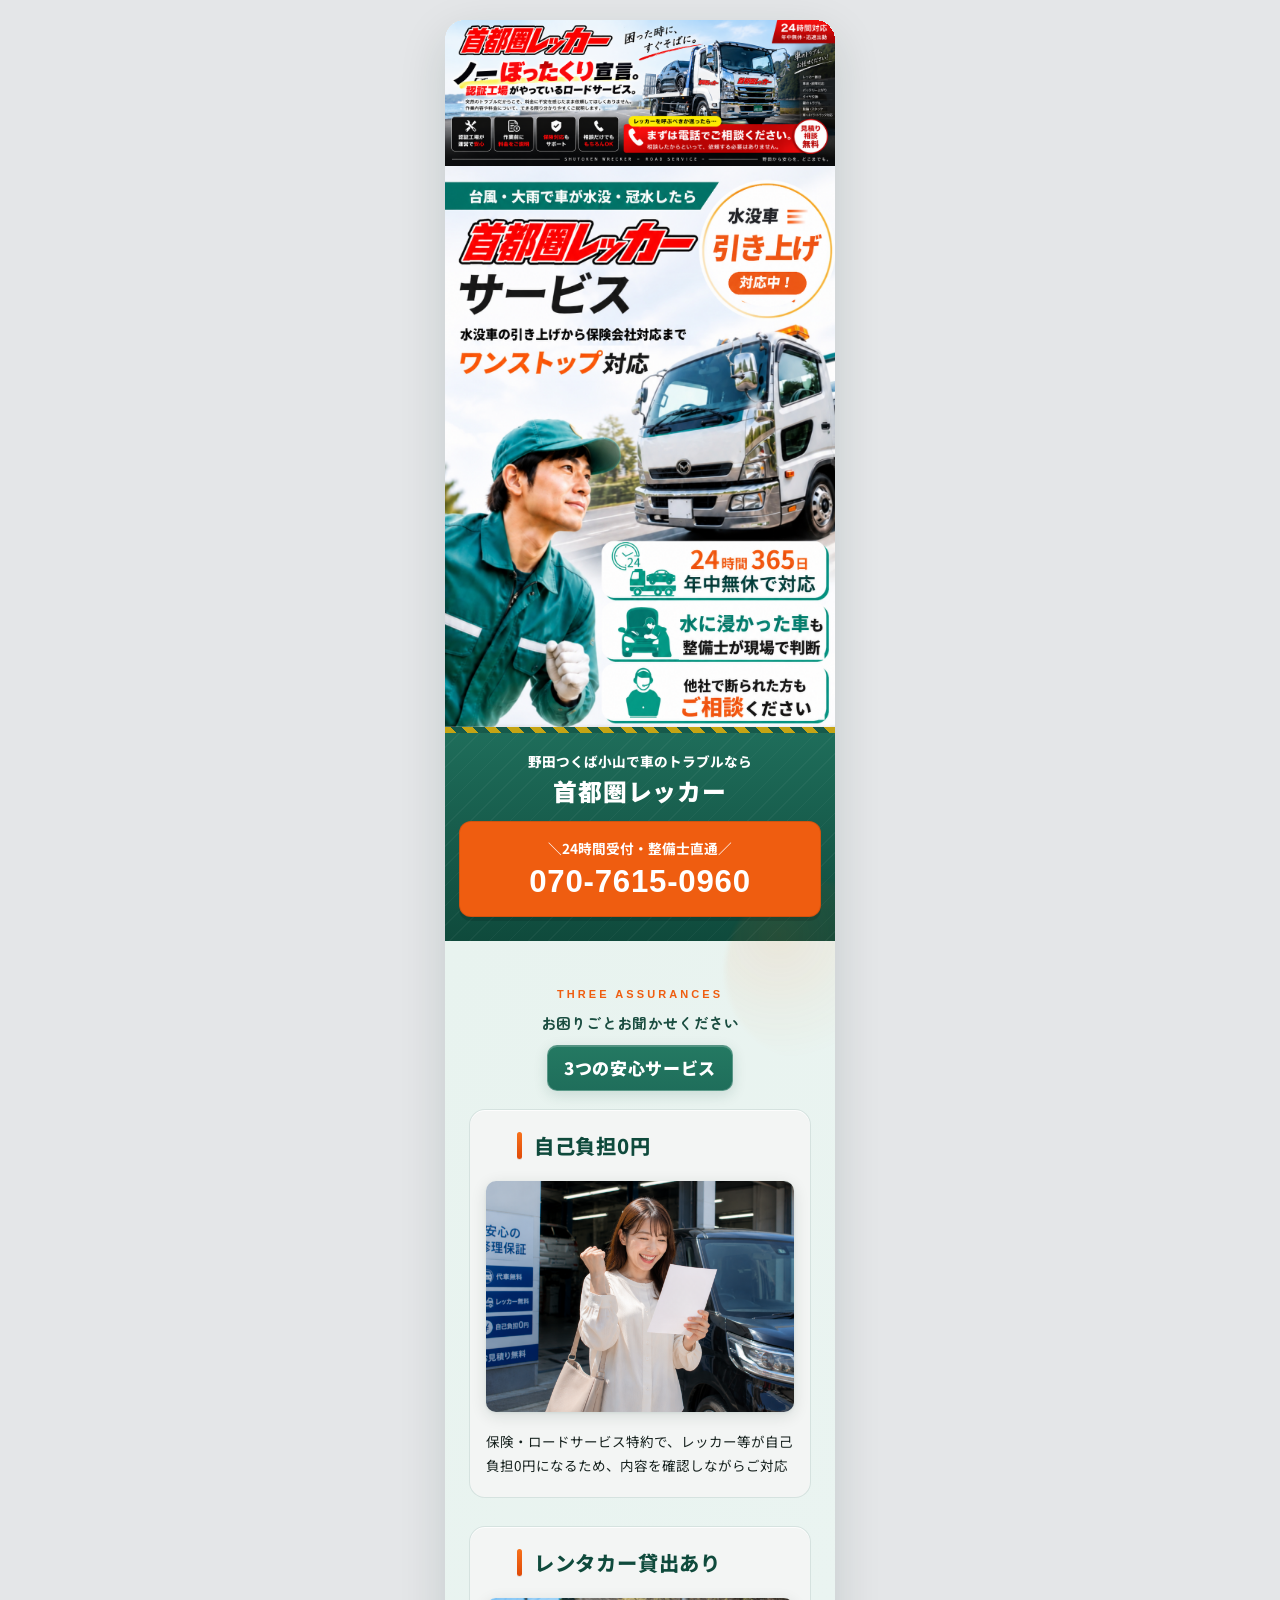
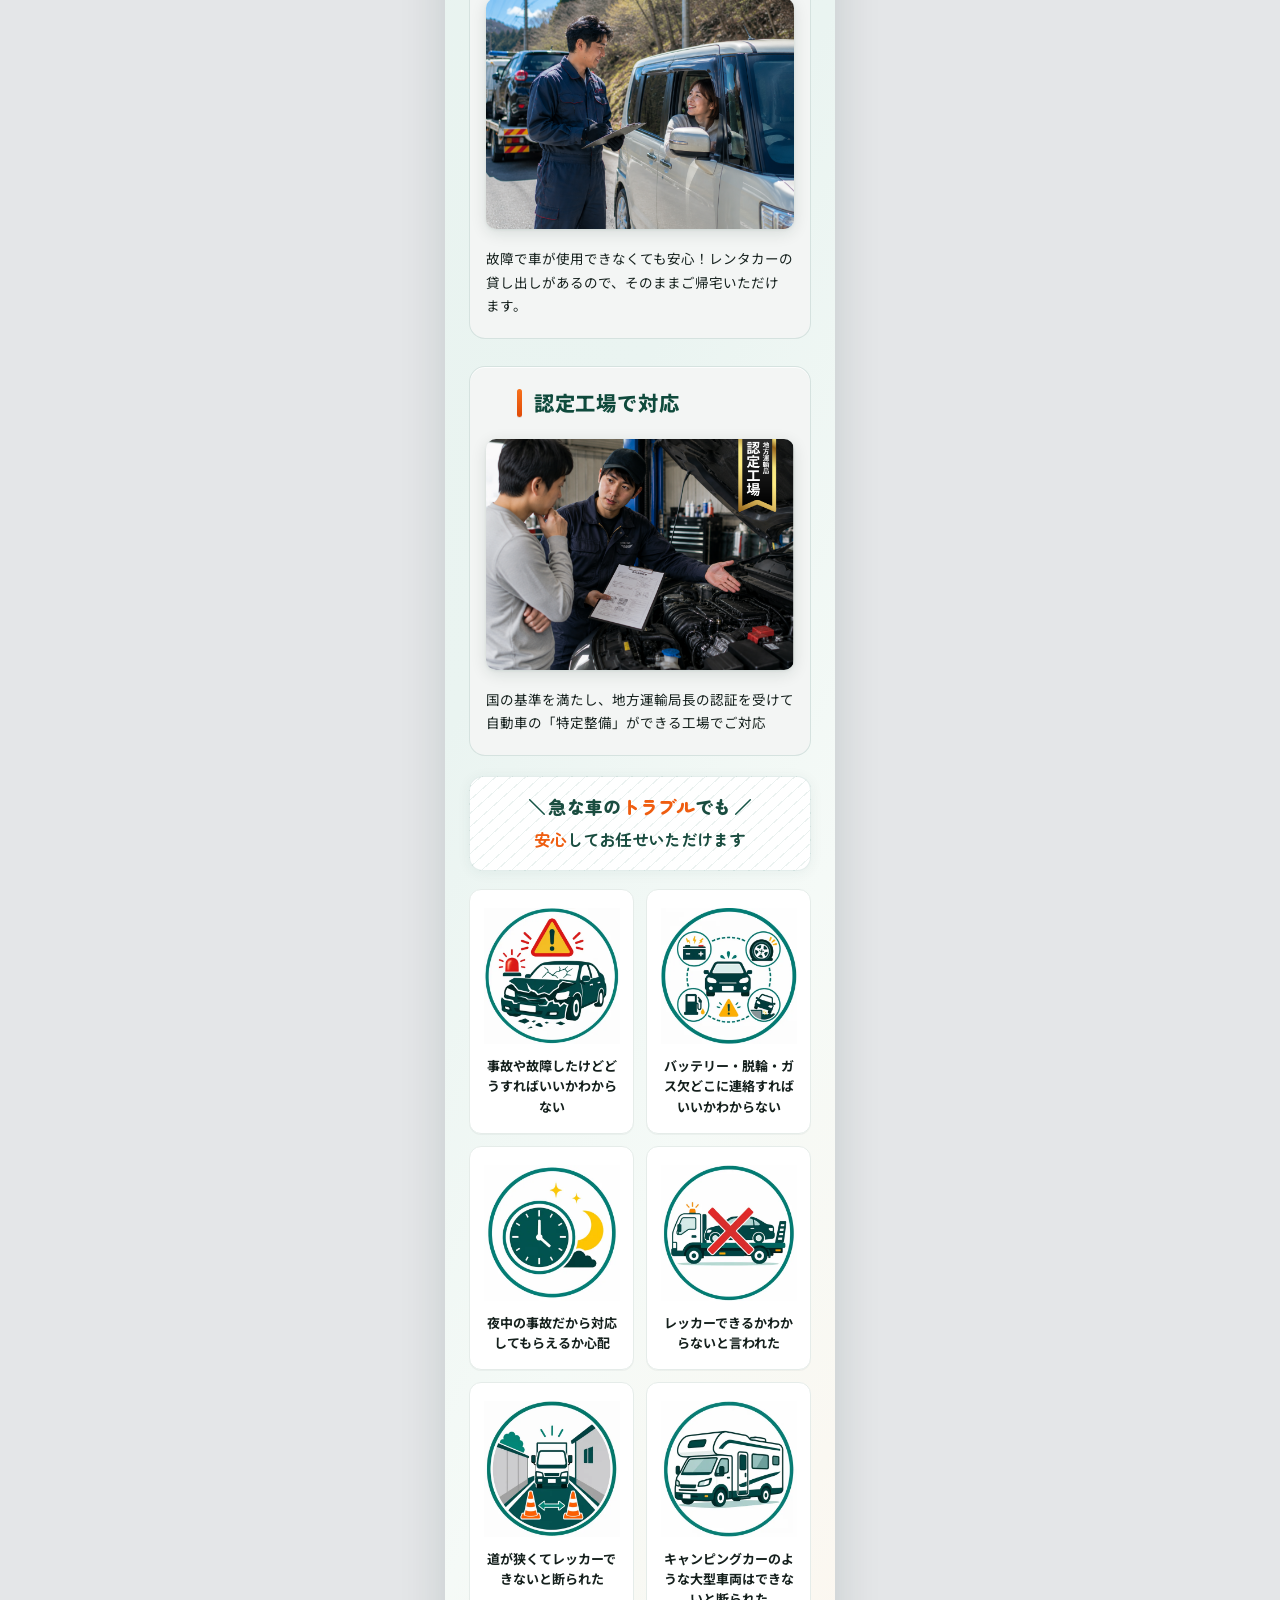
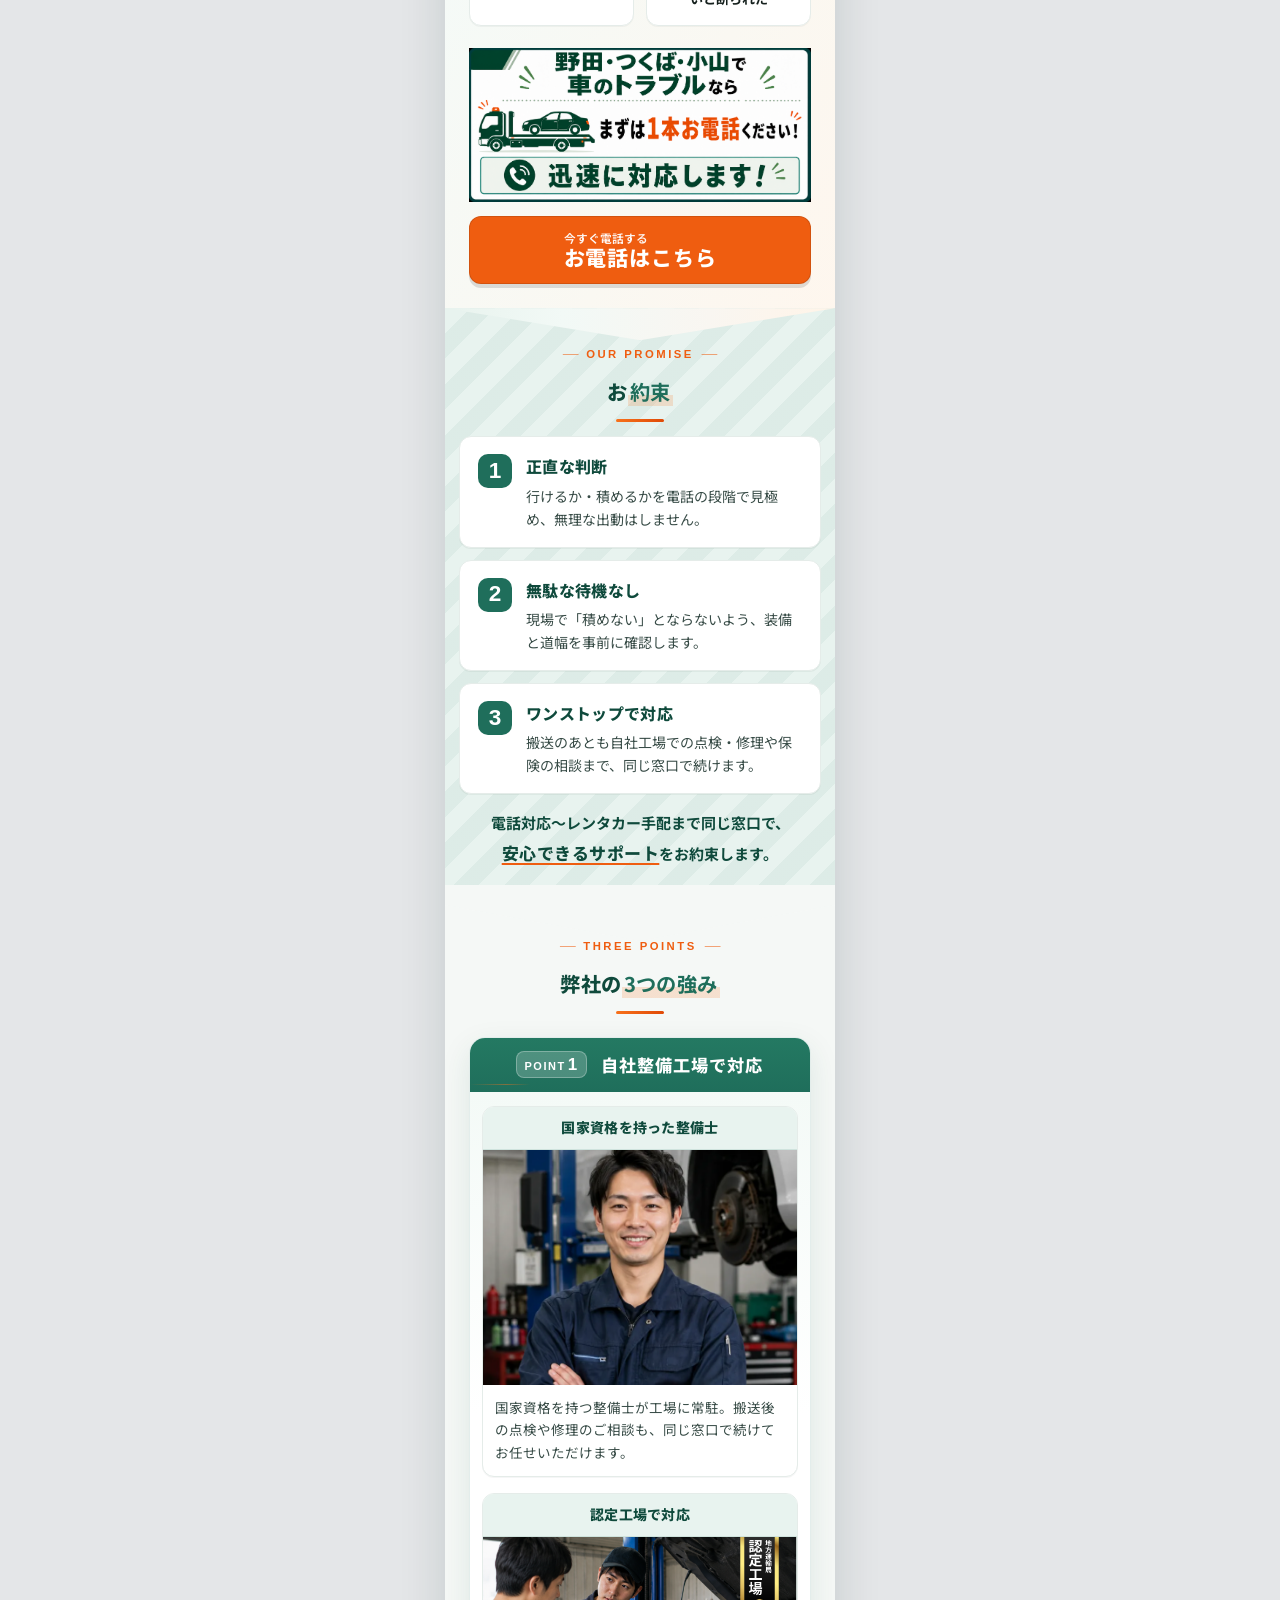
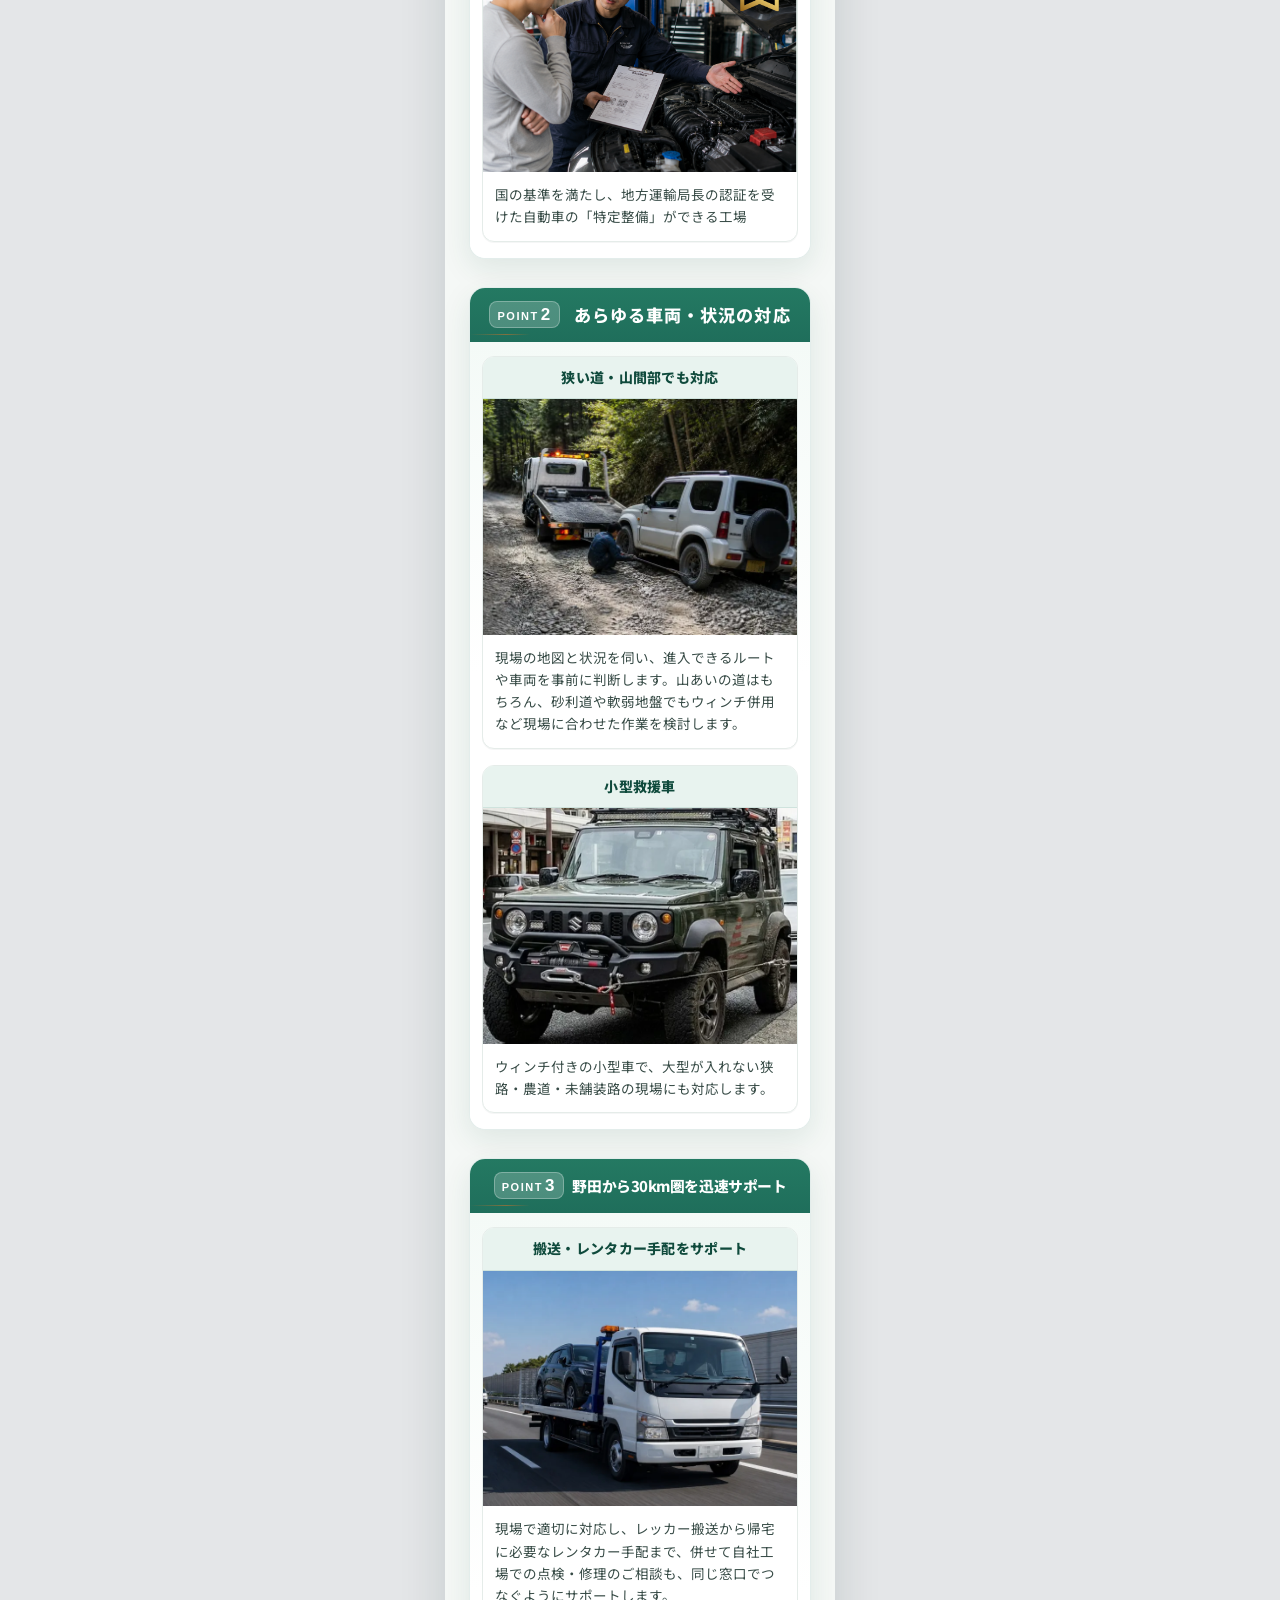
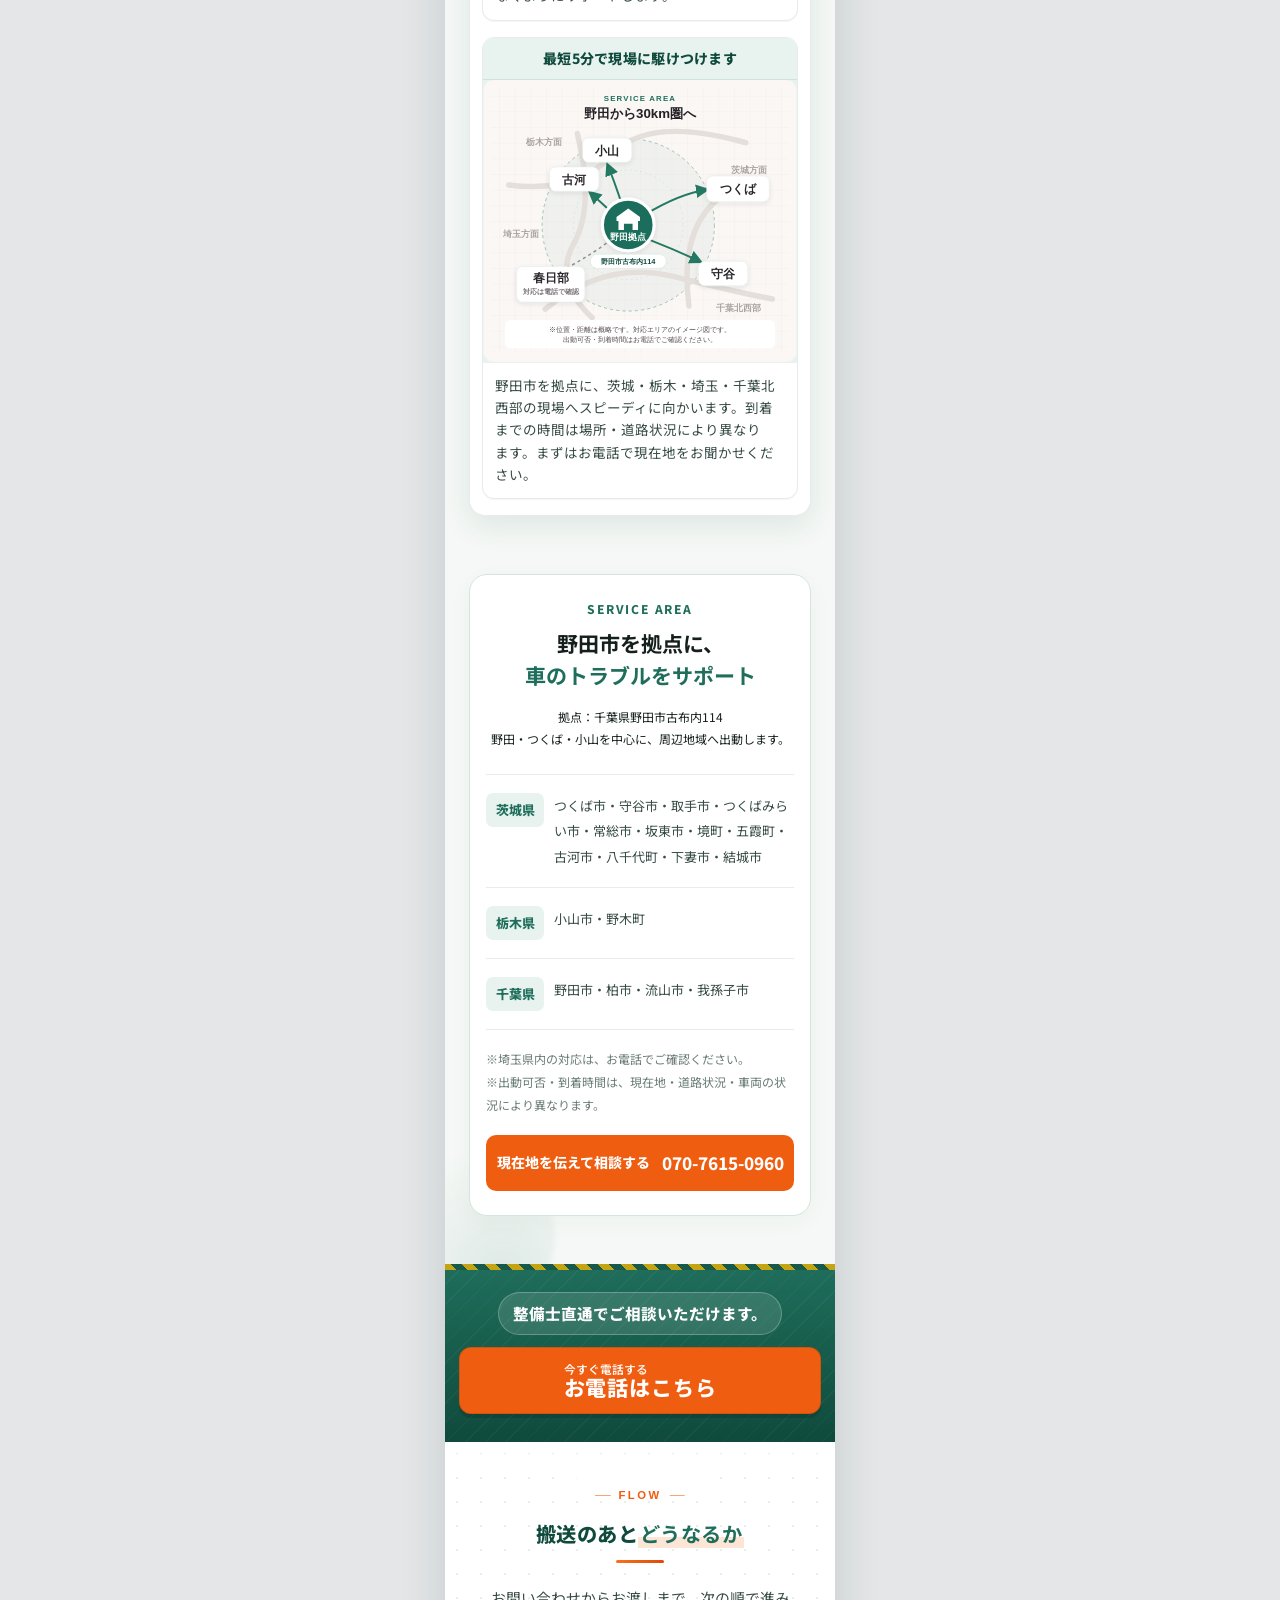
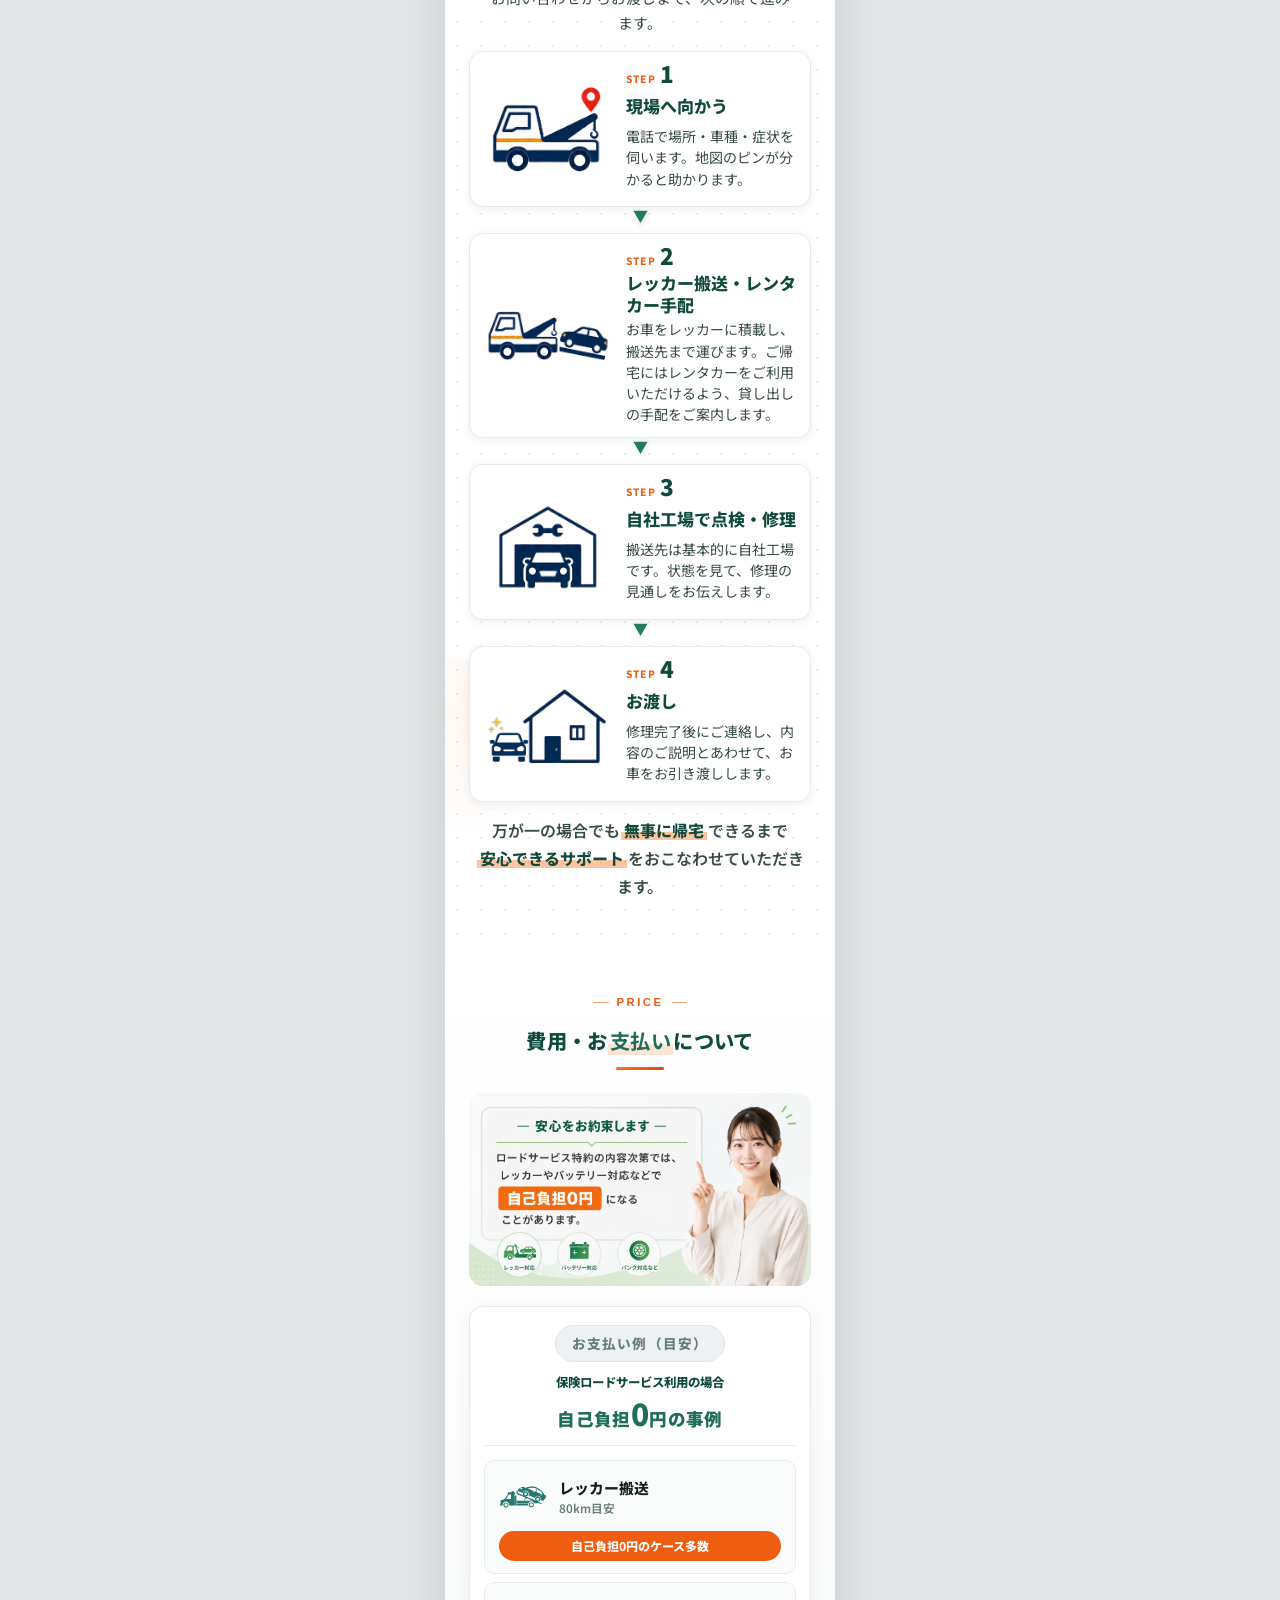
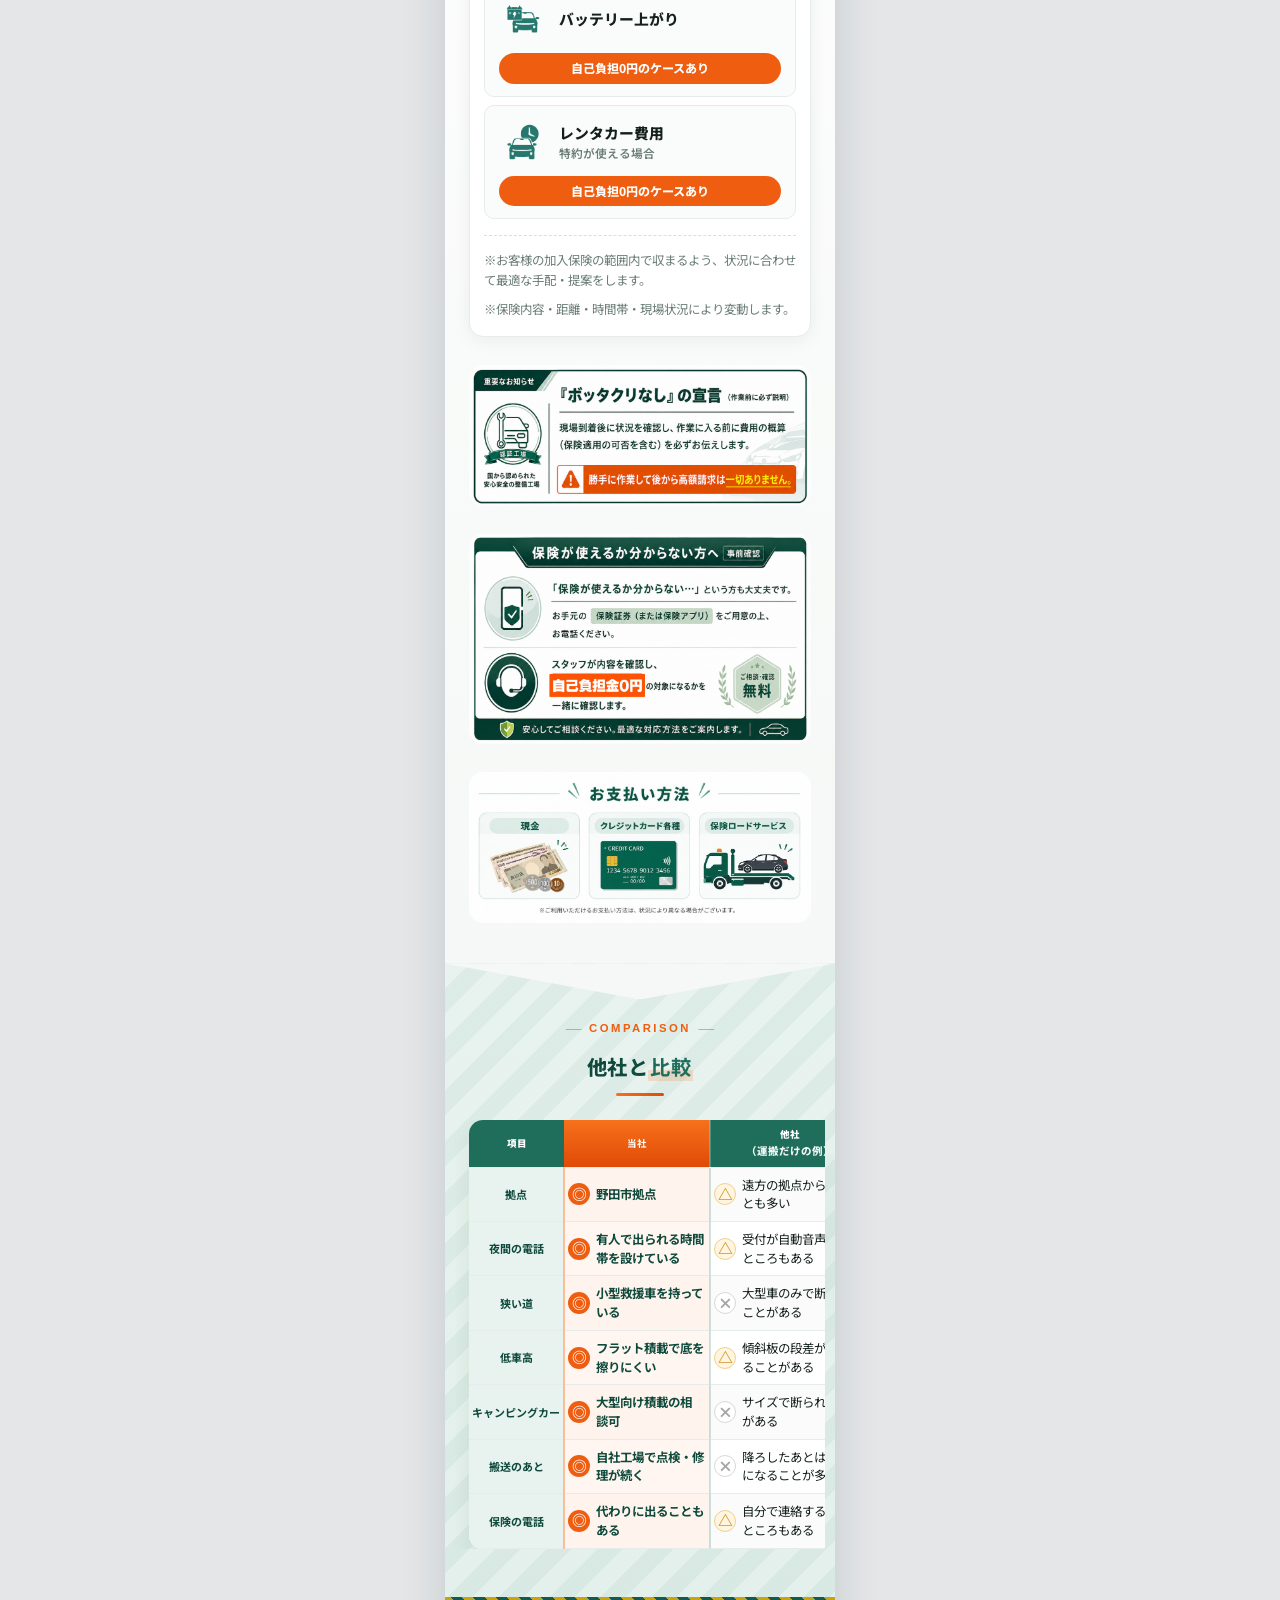
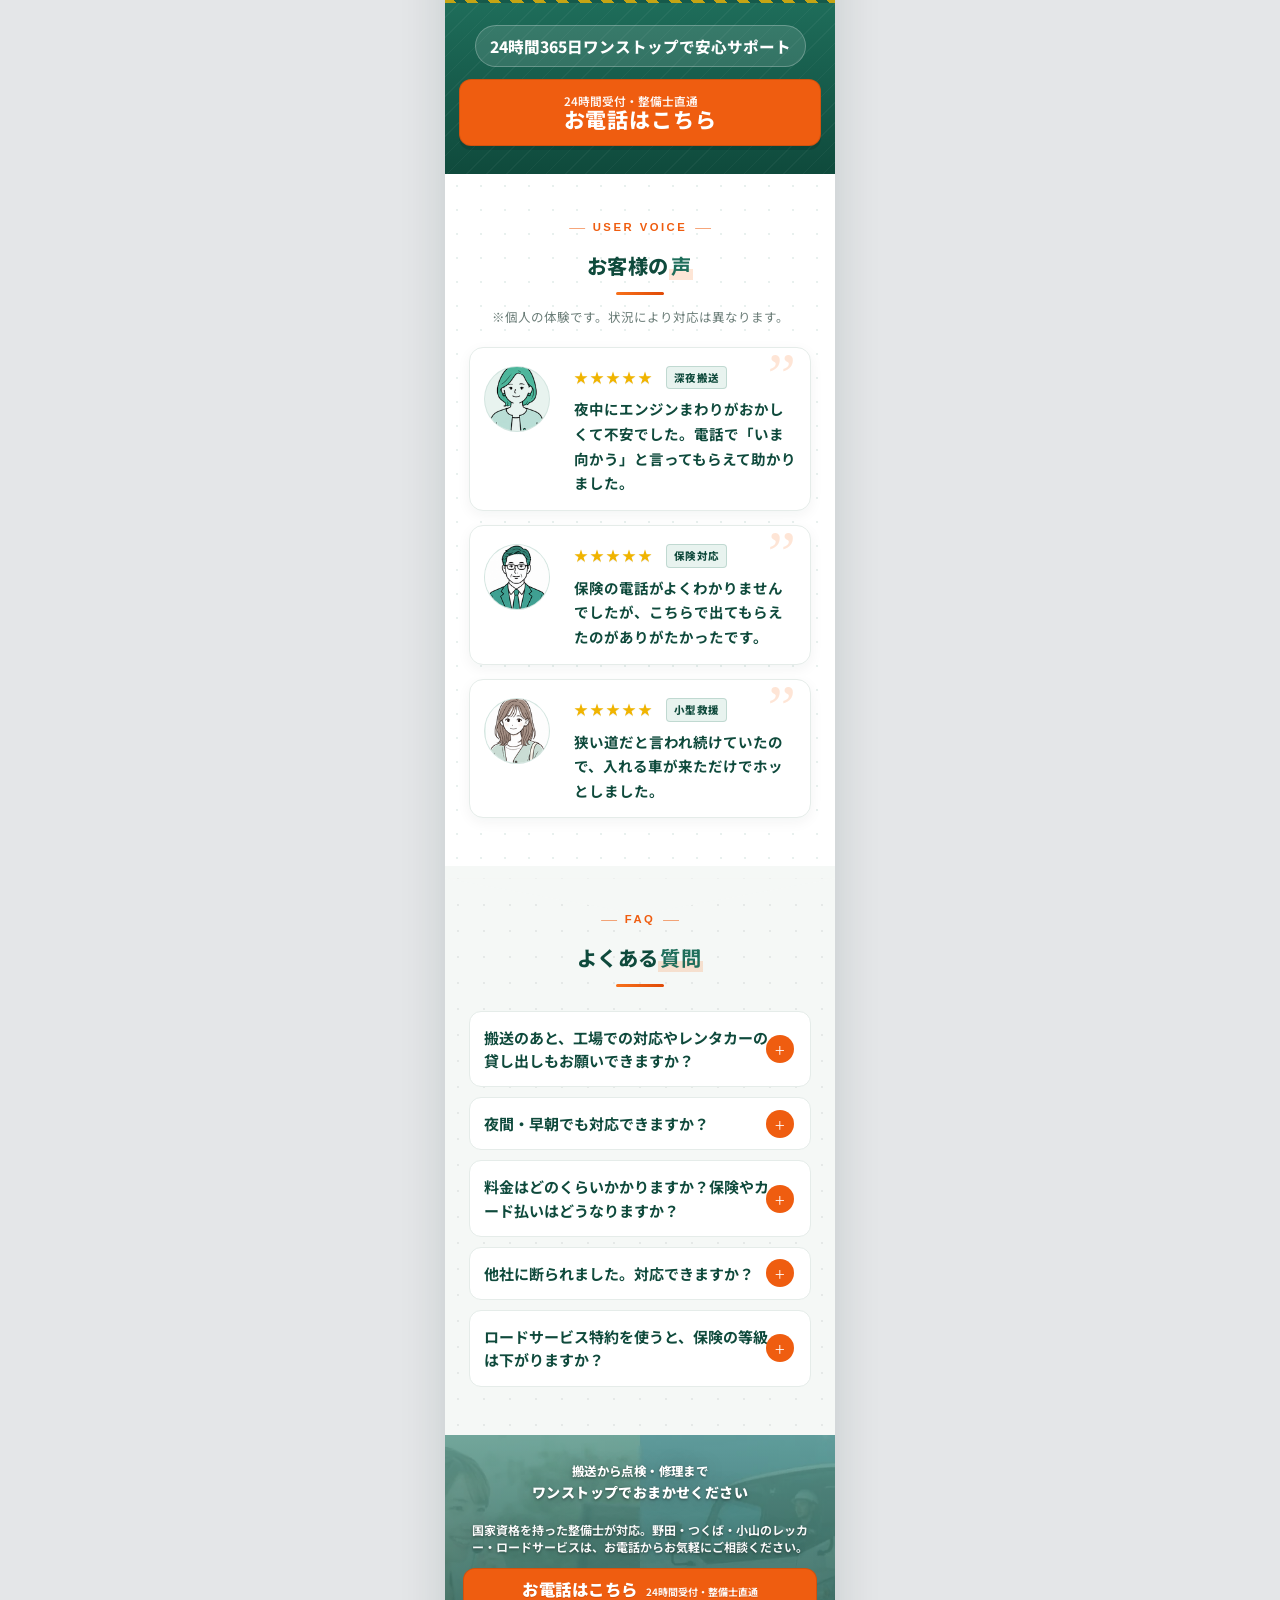
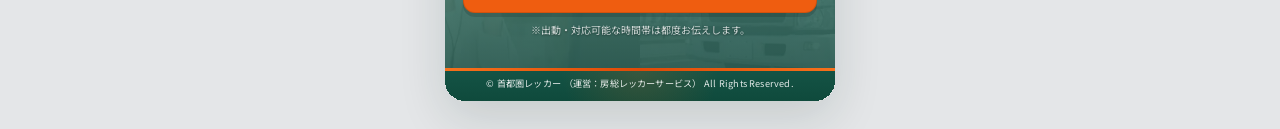
==== commit 6825d569: "Clarify rental car support and mechanic contact copy" ====
--- a/index.html
+++ b/index.html
@@ -57,14 +57,14 @@
 <article class="concept-pillar">
 <h3 class="concept-pillar-label">
 <span aria-hidden="true" class="concept-pillar-label-bar"></span>
-<span class="concept-pillar-label-text">帰宅支援あり</span>
+<span class="concept-pillar-label-text">レンタカー貸出あり</span>
 </h3>
 <div class="concept-pillar-photo concept-pillar-photo--cover">
 <picture>
-<img alt="現場からの帰宅・移動を支えるイメージ" decoding="async" height="815" loading="lazy" src="assets/sozai/rental.png" width="1080"/>
-</picture>
-</div>
-<p class="concept-pillar-text">故障で車が使用できなくても安心！レンタカー手配や帰宅の相談など、状況に合わせたご支援</p>
+<img alt="レンタカーの貸し出しをご案内するイメージ" decoding="async" height="815" loading="lazy" src="assets/sozai/rental.png" width="1080"/>
+</picture>
+</div>
+<p class="concept-pillar-text">故障で車が使用できなくても安心！レンタカーの貸し出しがあるので、そのままご帰宅いただけます。</p>
 </article>
 <article class="concept-pillar">
 <h3 class="concept-pillar-label">
@@ -152,7 +152,7 @@
 </div>
 </li>
 </ol>
-<p class="service-promise-summary">電話対応～帰宅支援まで同じ窓口で、<br/><span class="service-promise-summary-line2"><span class="service-promise-summary-em">安心できるサポート</span>をお約束します。</span></p>
+<p class="service-promise-summary">電話対応～レンタカー手配まで同じ窓口で、<br/><span class="service-promise-summary-line2"><span class="service-promise-summary-em">安心できるサポート</span>をお約束します。</span></p>
 </div>
 </div>
 </section>
@@ -205,7 +205,7 @@
 <img alt="狭い砂利道・林道でレッカーとジムニー型の車両へウィンチ作業を行っている様子" decoding="async" height="480" loading="lazy" src="assets/img/C-19-sm.webp" width="720"/>
 </picture>
 </div>
-<p class="strength-sub-text">茨城・栃木・埼玉の県境エリアでも、地図と状況を伺い入れるルートや車両を事前に判断します。山あいの道はもちろん、砂利道や軟弱地盤でもウィンチ併用など現場に合わせた作業を検討します。</p>
+<p class="strength-sub-text">現場の地図と状況を伺い、進入できるルートや車両を事前に判断します。山あいの道はもちろん、砂利道や軟弱地盤でもウィンチ併用など現場に合わせた作業を検討します。</p>
 </article>
 <article class="strength-sub">
 <p class="strength-sub-head">小型救援車</p>
@@ -227,7 +227,7 @@
 <div class="strength-major-body">
 <div class="strength-major-grid">
 <article class="strength-sub">
-<p class="strength-sub-head">搬送～帰宅までサポート</p>
+<p class="strength-sub-head">搬送・レンタカー手配をサポート</p>
 <div class="strength-sub-visual">
 <picture>
 <img alt="高速道路を走行するレッカー車" decoding="async" height="576" loading="lazy" src="assets/img/point3-highway.webp" width="720"/>
@@ -249,7 +249,7 @@
 </section>
 <section aria-labelledby="coverage-heading" class="coverage-area" id="coverage">
 <p class="coverage-eyebrow">SERVICE AREA</p>
-<h3 id="coverage-heading">野田市を拠点に、<br/><strong>県境を越えてサポート</strong></h3>
+<h3 id="coverage-heading">野田市を拠点に、<br/><strong>車のトラブルをサポート</strong></h3>
 <p class="coverage-intro">拠点：千葉県野田市古布内114<br/>野田・つくば・小山を中心に、周辺地域へ出動します。</p>
 <dl class="coverage-list">
 <div><dt>茨城県</dt><dd>つくば市・守谷市・取手市・つくばみらい市・常総市・坂東市・境町・五霞町・古河市・八千代町・下妻市・結城市</dd></div>
@@ -263,7 +263,7 @@
 </section>
 <section aria-label="お電話でのご相談" class="cta cta--mid">
 <div class="cta-inner">
-<p class="cta-lead-mid">電話口は現場の人間が多いです。聞きたいことがあれば遠慮なく。</p>
+<p class="cta-lead-mid">整備士直通でご相談いただけます。</p>
 <a class="btn-tel" href="tel:070-7615-0960" onclick="return gtag_report_conversion(this.href);">
 
 <span class="btn-tel-body">
@@ -292,9 +292,9 @@
 </li>
 <li class="flow-item">
 <span aria-label="STEP 2" class="flow-step"><span aria-hidden="true" class="flow-step-pre">STEP</span><span aria-hidden="true" class="flow-step-num">2</span></span>
-<h3 class="flow-h">レッカー搬送・帰宅支援</h3>
+<h3 class="flow-h">レッカー搬送・レンタカー手配</h3>
 <div class="flow-copy">
-<p class="flow-text">車種や現場に合わせてレッカーで積載し、搬送先まで運びます。帰宅にレンタカーが必要なときは、手配の段取りも伺いながらご案内します。</p>
+<p class="flow-text">お車をレッカーに積載し、搬送先まで運びます。ご帰宅にはレンタカーをご利用いただけるよう、貸し出しの手配をご案内します。</p>
 </div>
 <span aria-hidden="true" class="flow-icon"><img alt="" decoding="async" height="164" loading="lazy" src="assets/sozai/30.svg" width="164"/></span>
 </li>
@@ -499,7 +499,7 @@
       よくある<strong>質問</strong>
 </h2>
 <div class="faq-list">
-<details class="faq-item"><summary>搬送のあと、工場での対応や帰宅の手配までお願いできますか？</summary><div class="faq-a">はい。レッカーで搬送したあとも、自社工場での点検・見立て・修理は同じ窓口でご相談いただけます。帰宅にレンタカーが必要な場合なども、状況に合わせて段取りをご案内します。</div></details>
+<details class="faq-item"><summary>搬送のあと、工場での対応やレンタカーの貸し出しもお願いできますか？</summary><div class="faq-a">はい。お車をレッカーで搬送したあとも、自社工場での点検・見立て・修理は同じ窓口でご相談いただけます。ご帰宅に必要なレンタカーの貸し出しもご案内します。</div></details>
 <details class="faq-item"><summary>夜間・早朝でも対応できますか？</summary><div class="faq-a">電話に出られる時間帯を設けています。出られない場合は、その旨お伝えするかたちになります。まずはお電話で現状をお聞かせください。</div></details>
 <details class="faq-item"><summary>料金はどのくらいかかりますか？保険やカード払いはどうなりますか？</summary><div class="faq-a">距離・時間帯・現場の状況・搬送先などで変わります。現場で状況を確認したうえで、作業に入る前に費用の目安（保険が使えるかどうかを含めて）をお伝えします。ご加入の保険やロードサービス特約の範囲内であれば、自己負担0円となるよう対応します。状況によっては対象外の作業や超過分など、自己負担や別途費用が必要となる場合がありますが、その場合も作業前に必ずご説明します。勝手に作業して後から高額請求をすることはありません。お支払いは現金に加え、クレジットカード等にも対応しています（使える手段は状況により異なる場合があります）。</div></details>
 <details class="faq-item"><summary>他社に断られました。対応できますか？</summary><div class="faq-a">地図上の位置とお車のサイズが分かれば、まずは出られるかどうかを見ます。断られたからといって必ず出られるとは限りませんが、別ルートや別車両での対応も含めてご相談に応じます。</div></details>
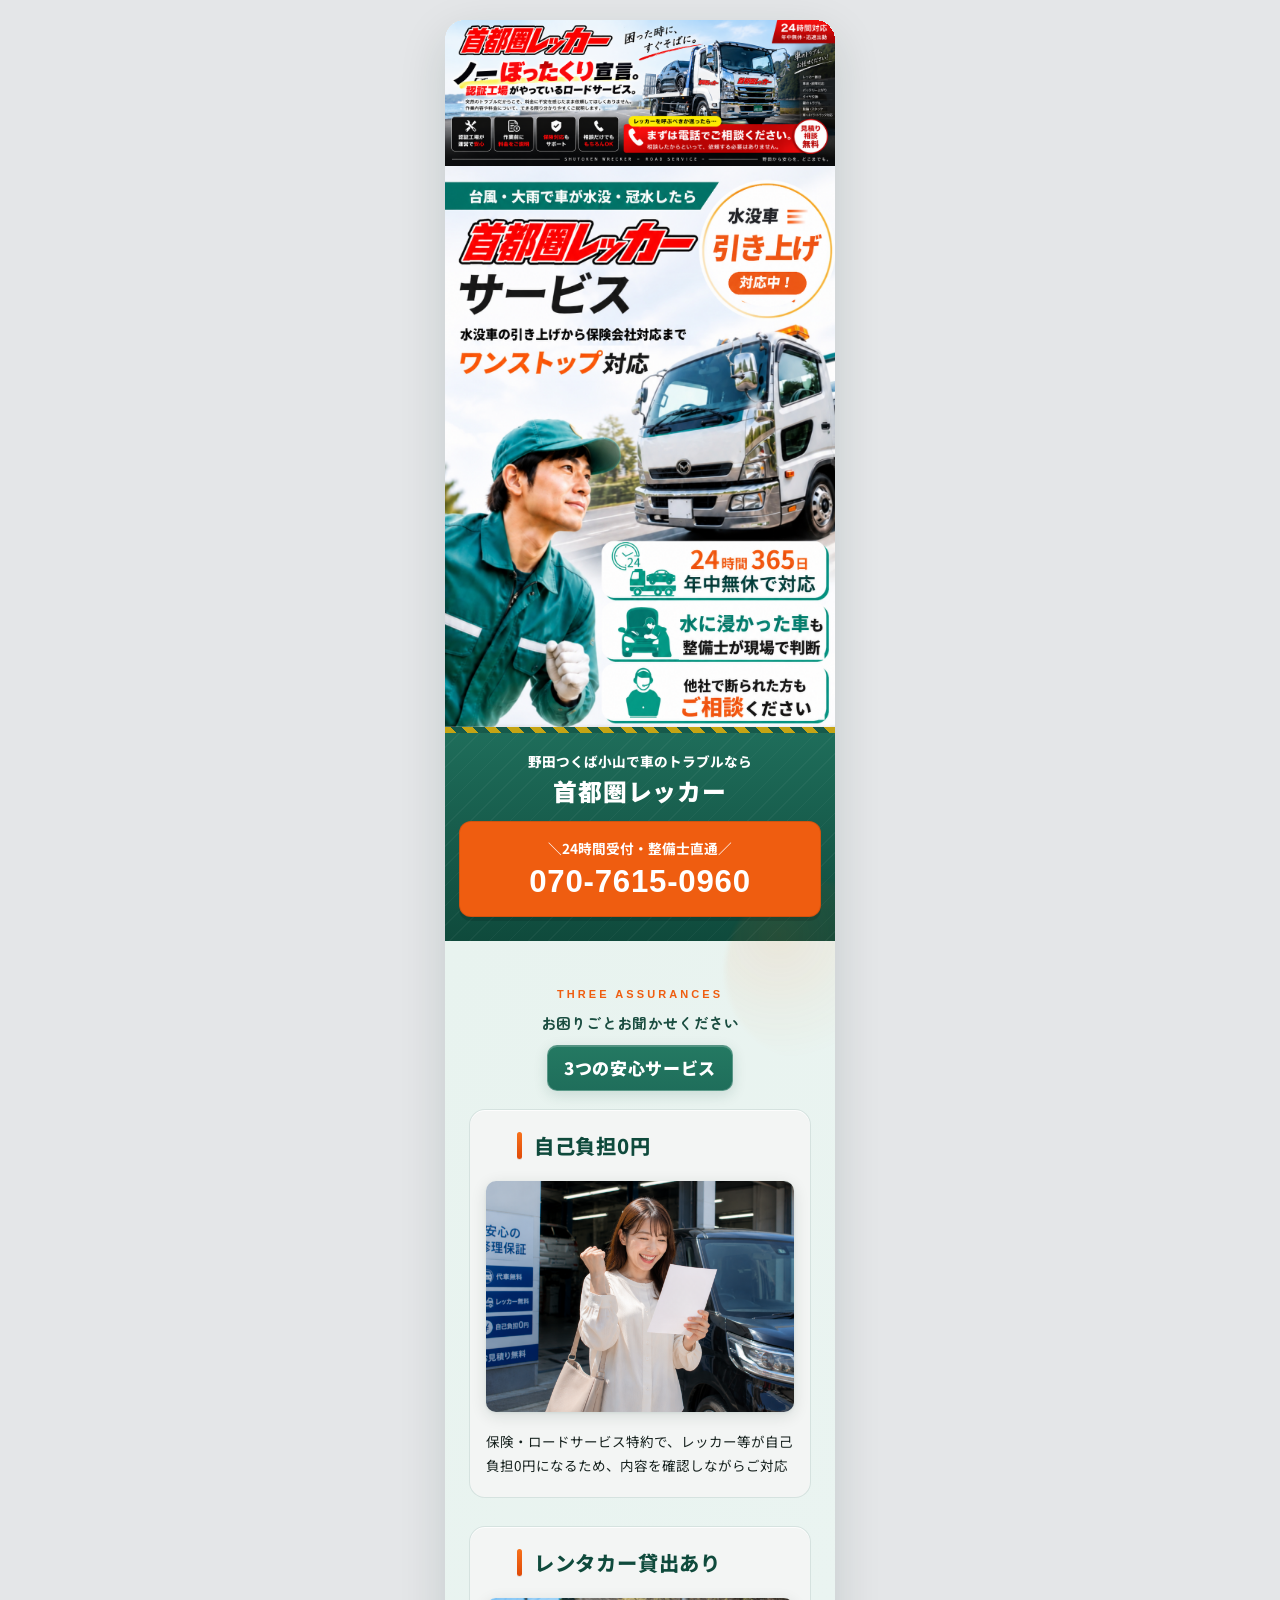
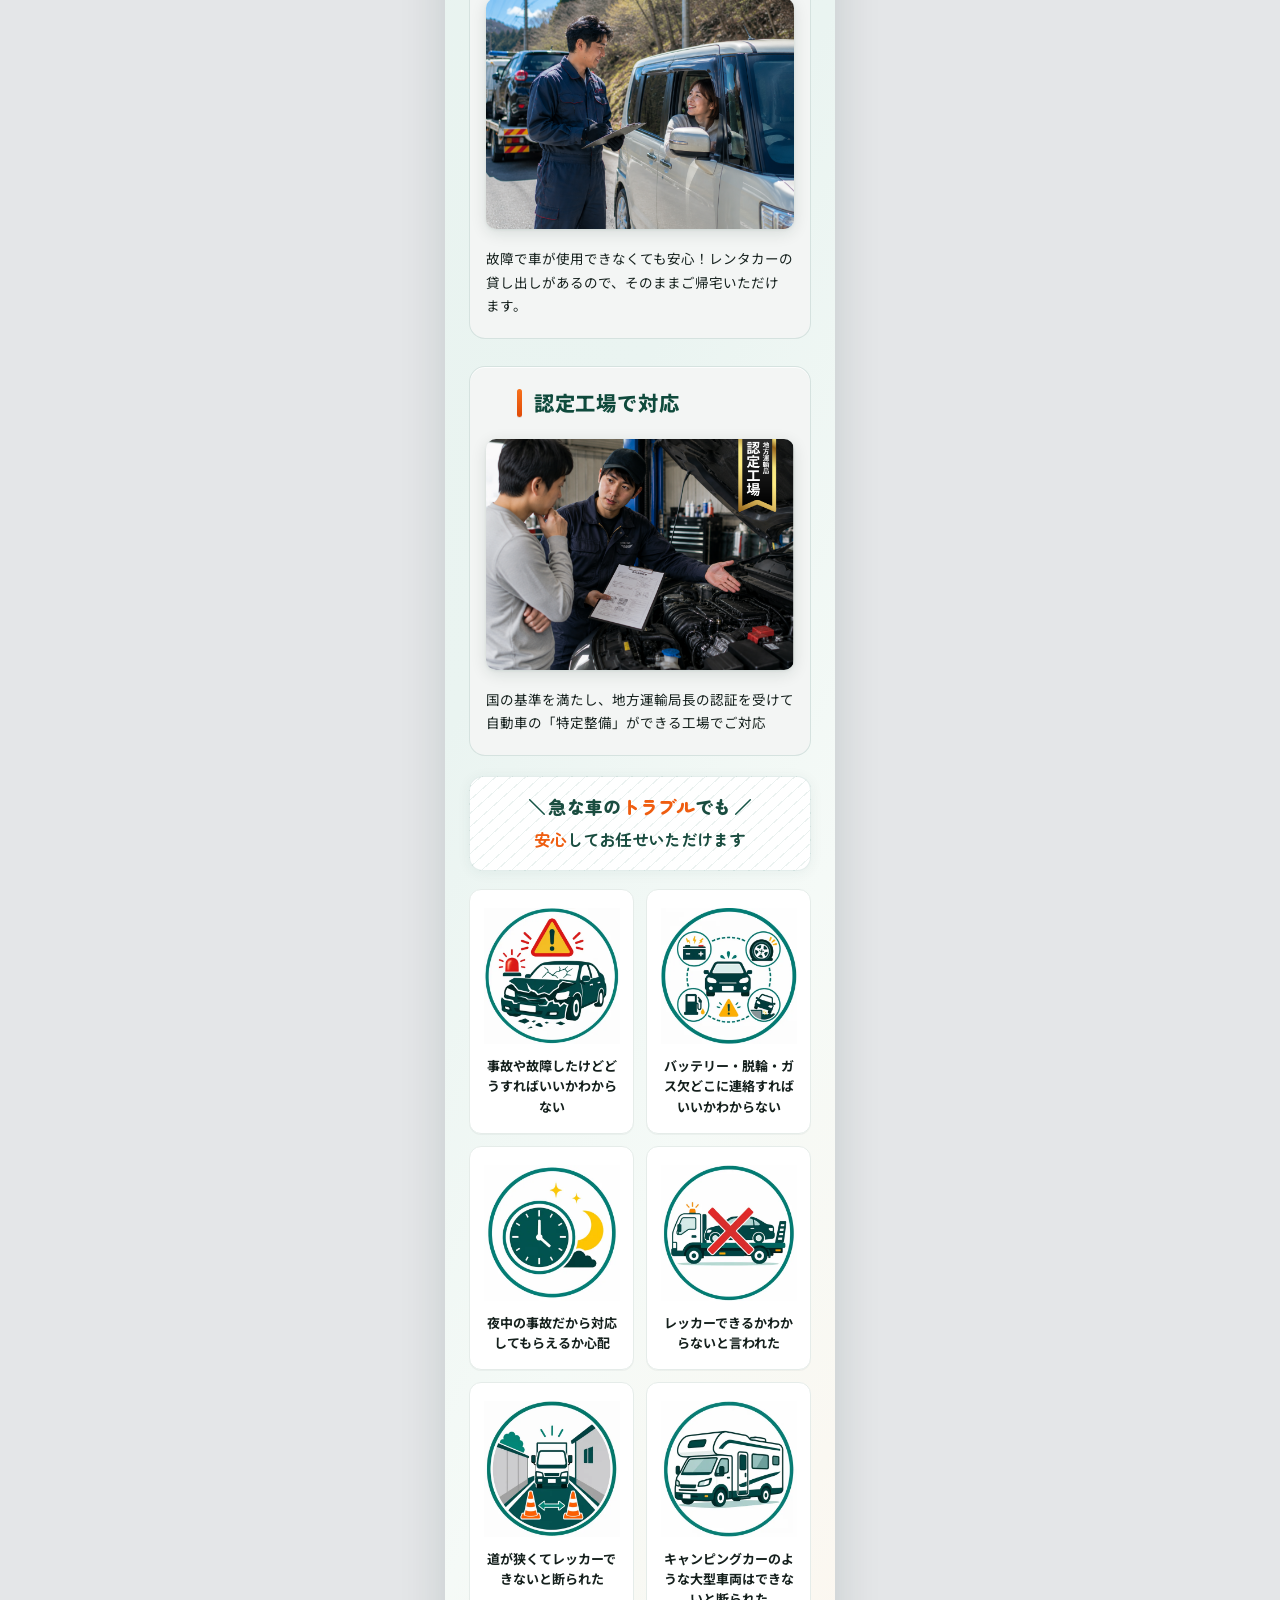
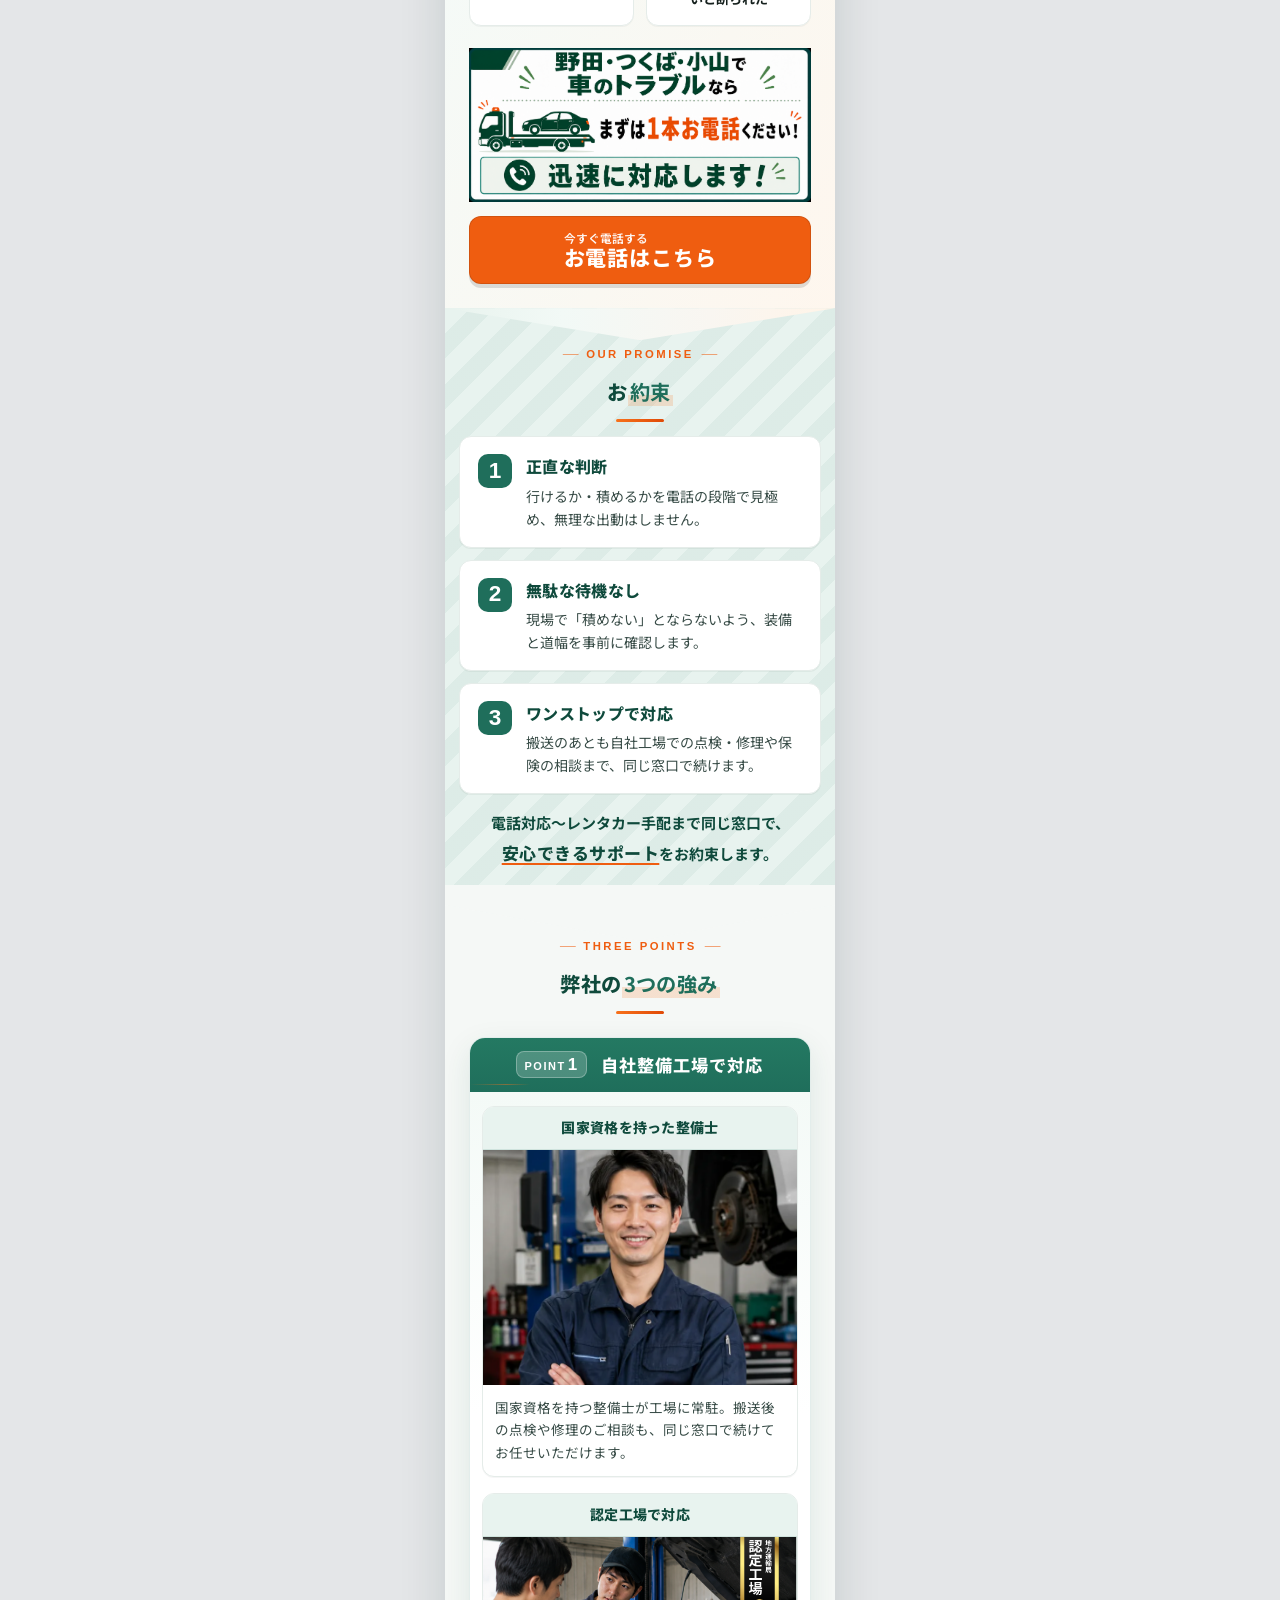
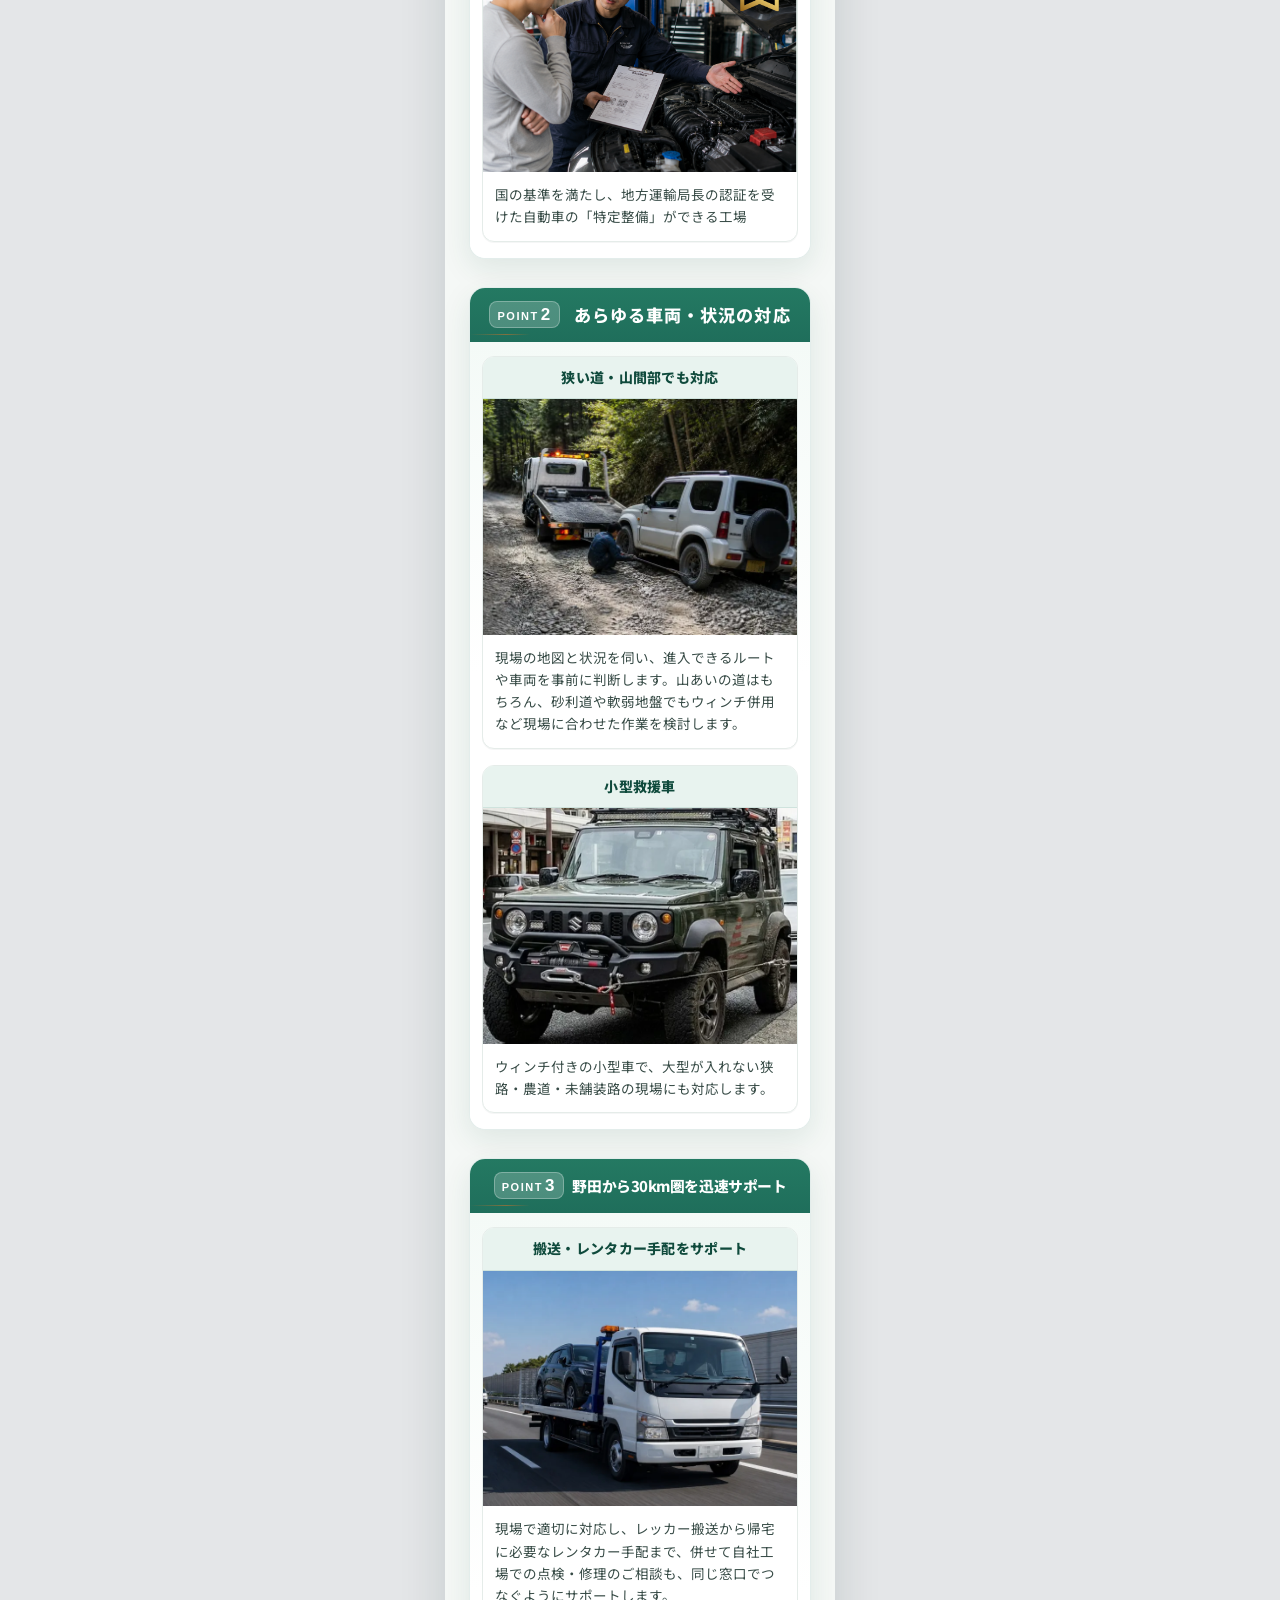
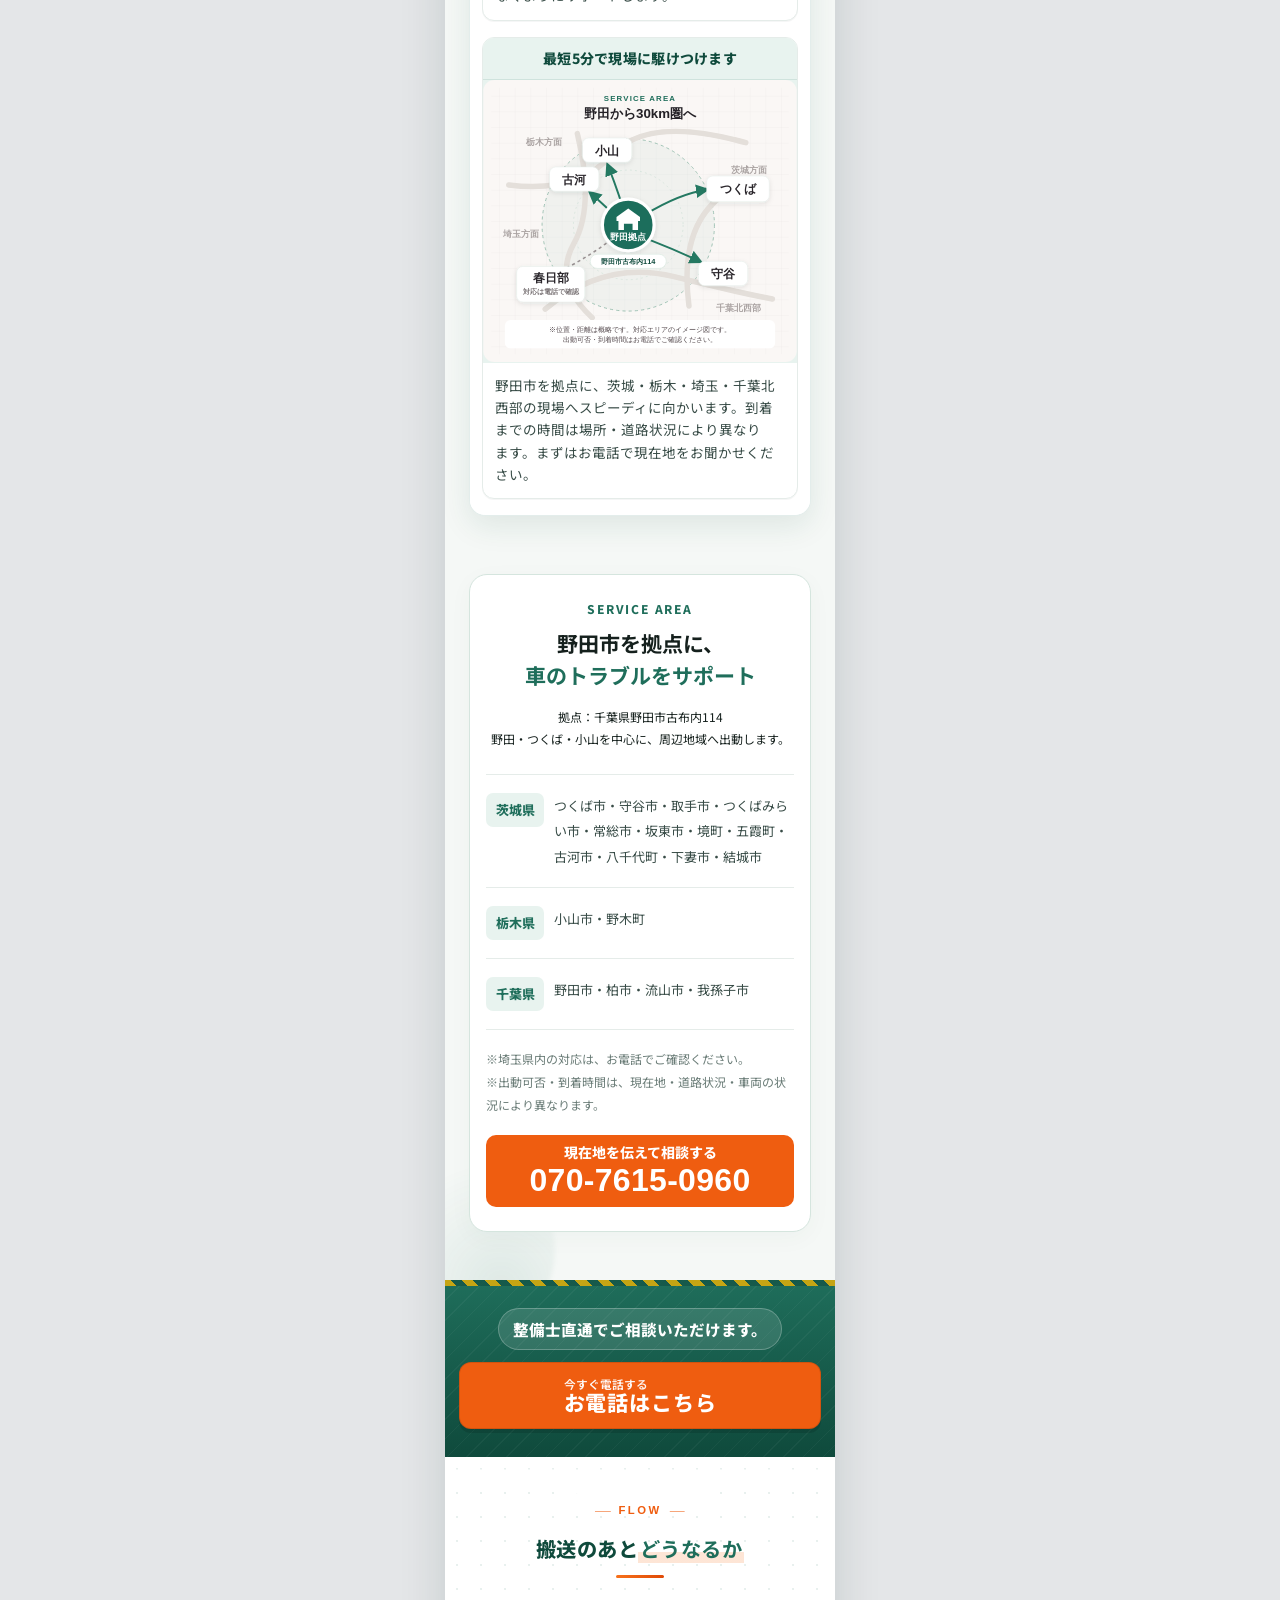
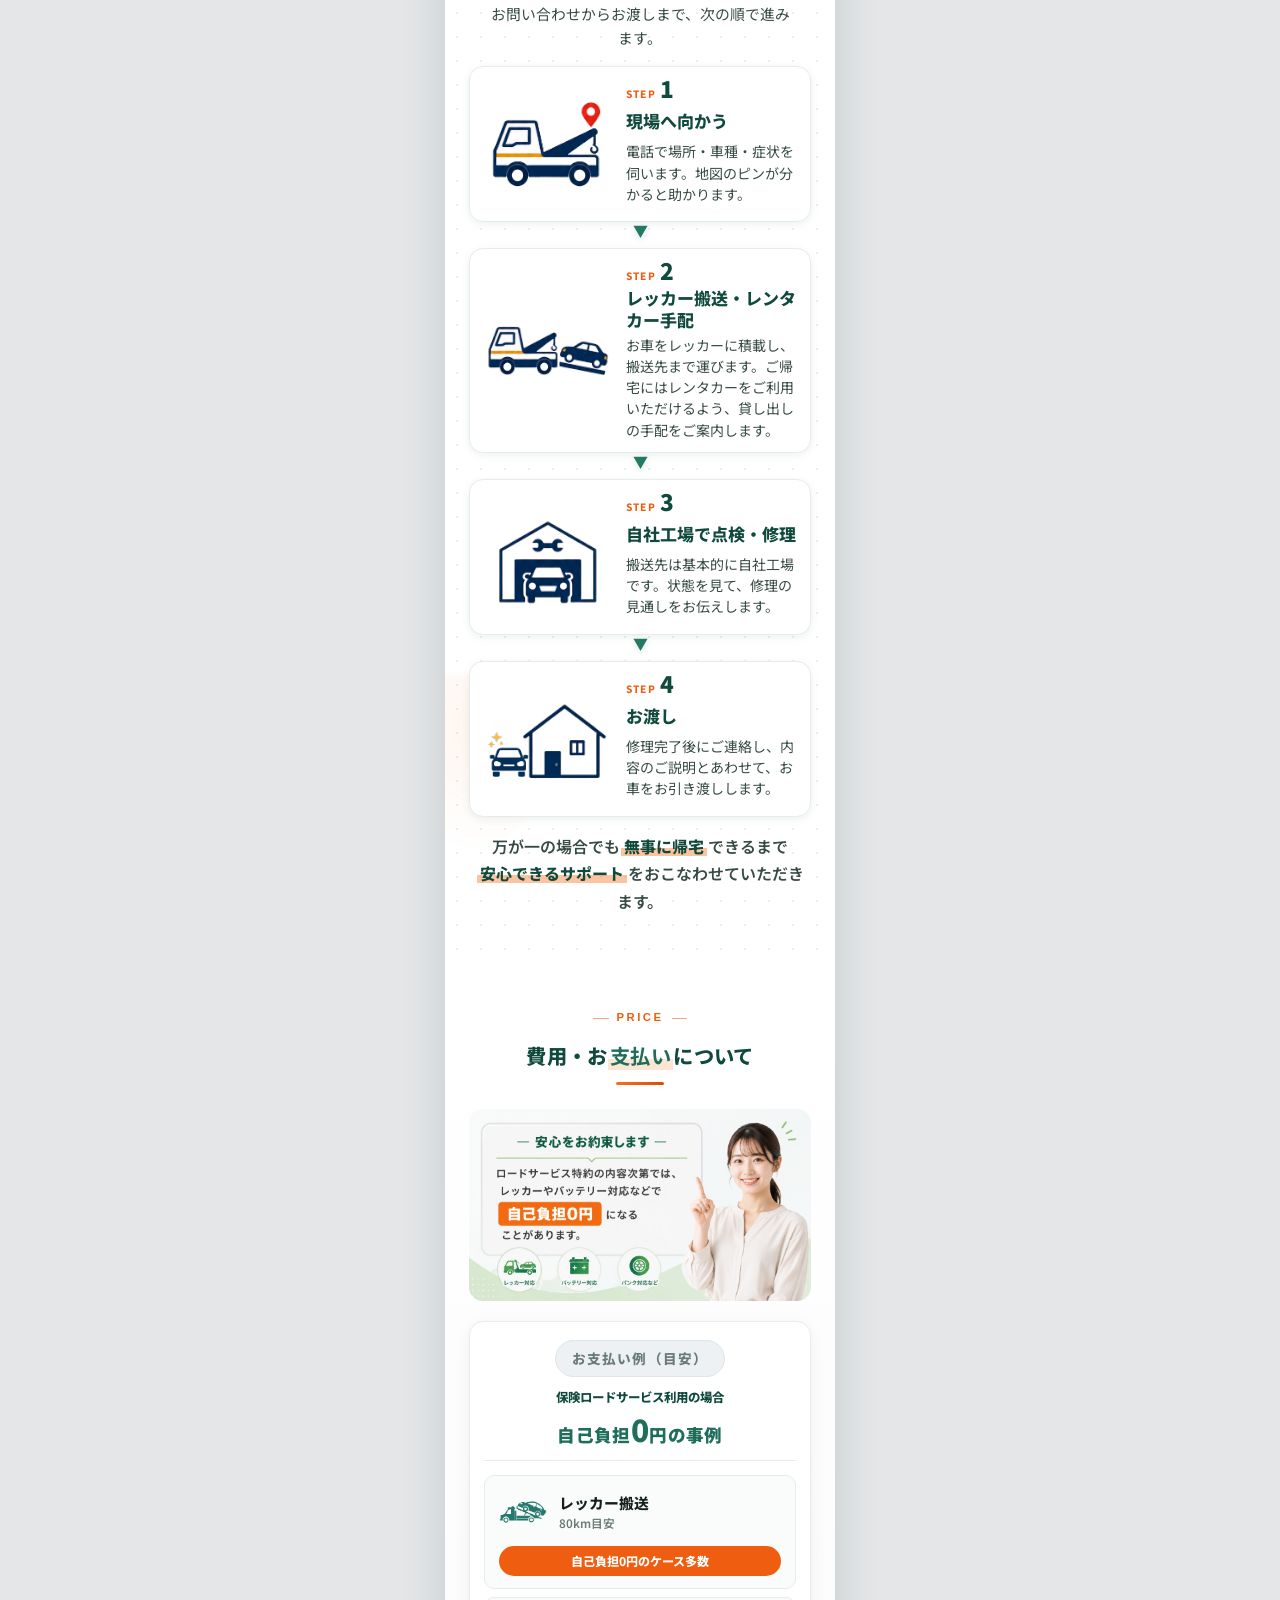
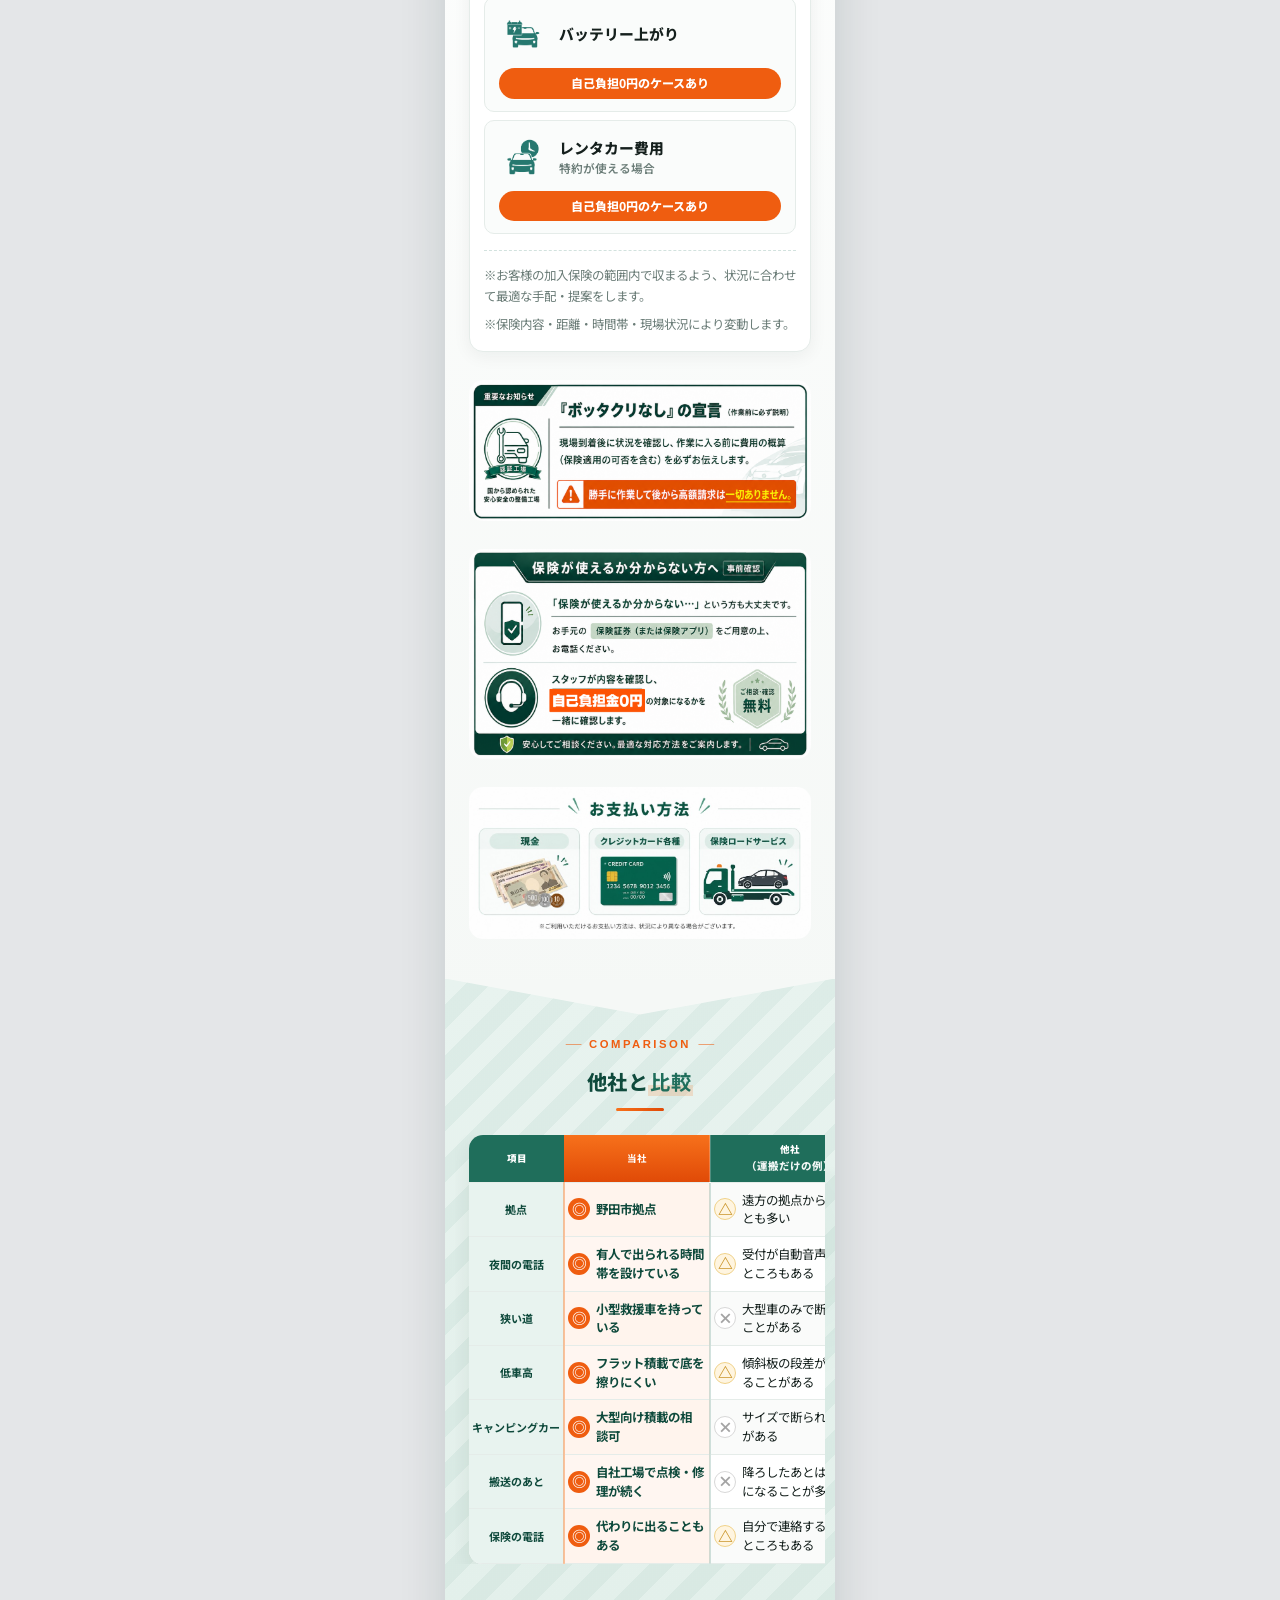
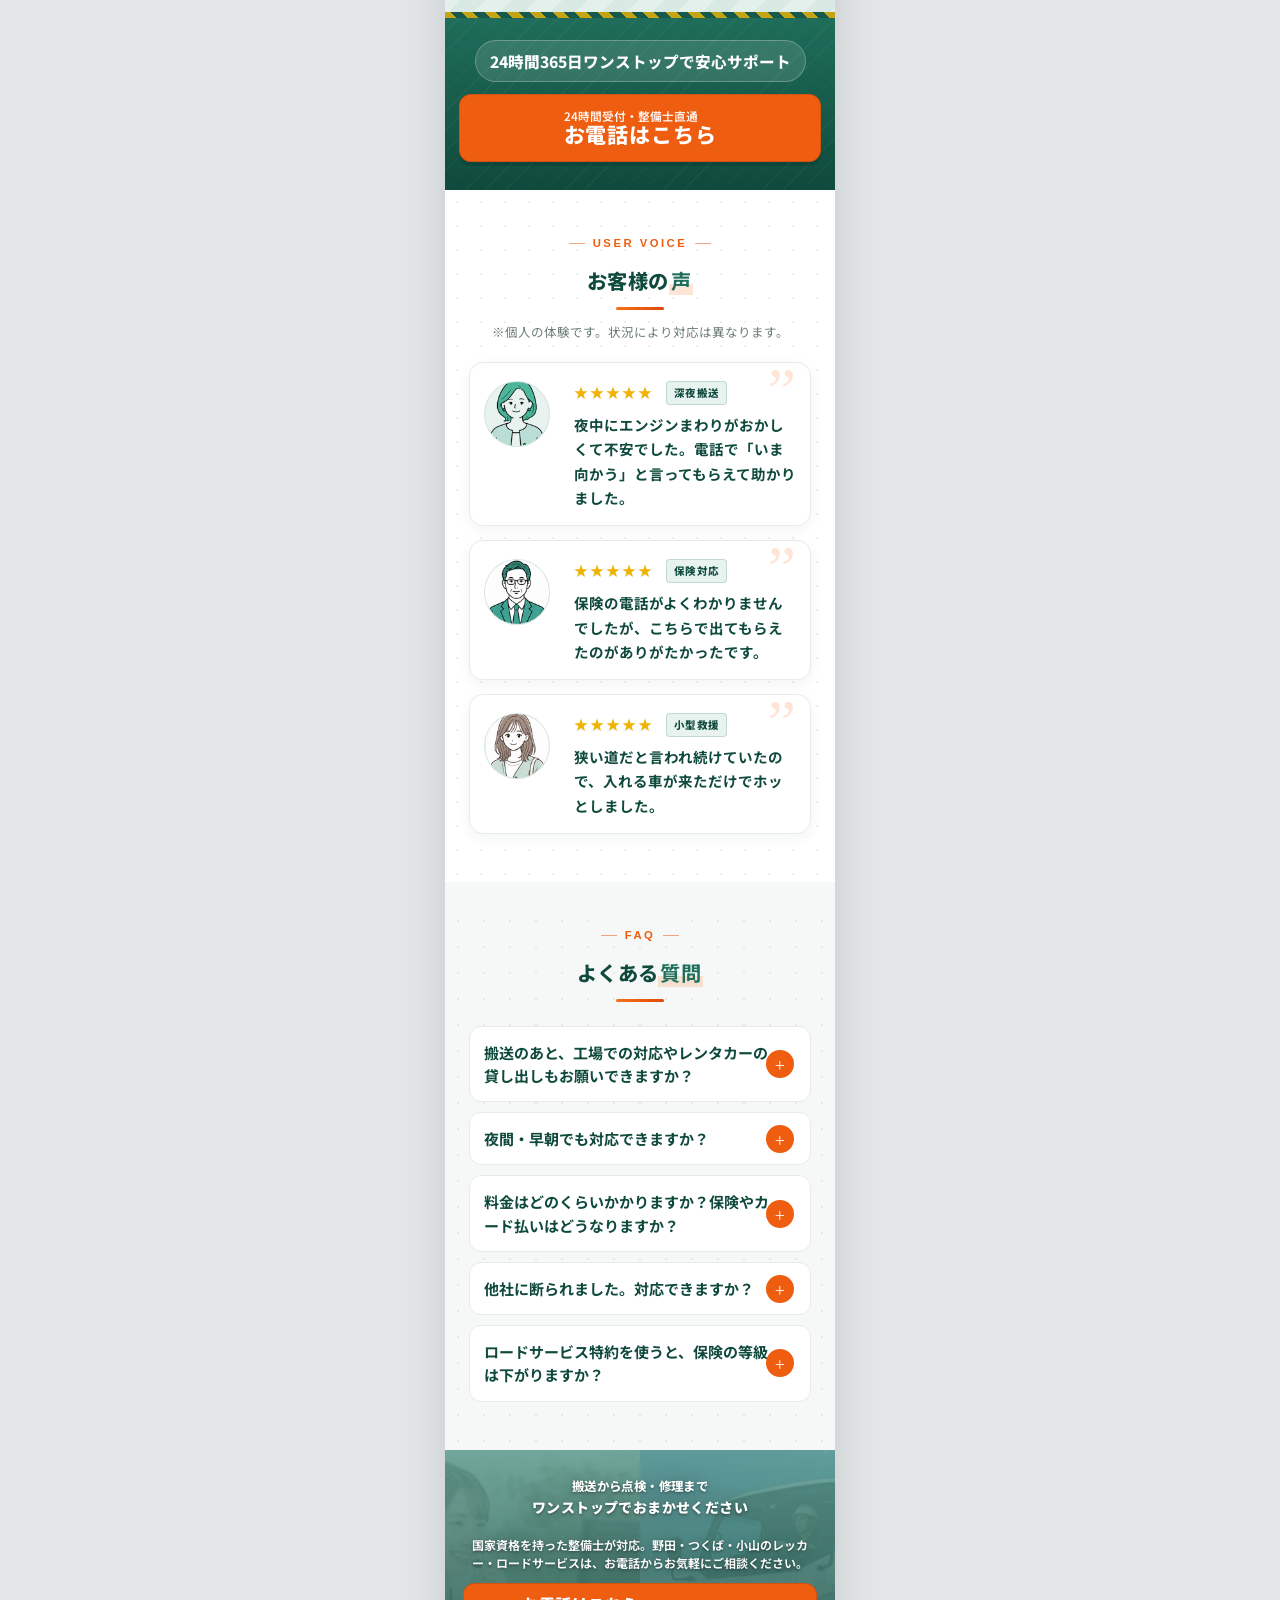
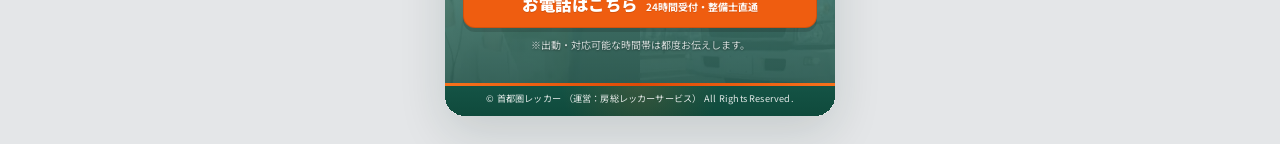
==== commit 289556bb: "Enlarge coverage CTA number and tighten button spacing" ====
--- a/index.html
+++ b/index.html
@@ -15,7 +15,7 @@
 <link crossorigin="" href="https://fonts.gstatic.com" rel="preconnect"/>
 <link href="https://fonts.googleapis.com/css2?family=Noto+Sans+JP:wght@400;500;700;900&amp;family=Zen+Maru+Gothic:wght@500;700;900&amp;display=swap" rel="stylesheet"/>
 <link href="assets/css/style.css" rel="stylesheet"/>
-<meta content="noindex,nofollow" name="robots"/><meta content="website" property="og:type"/><meta content="ja_JP" property="og:locale"/><meta content="https://laplus7123-byte.github.io/shutoken-wrecker-preview/" property="og:url"/><meta content="首都圏レッカー" property="og:site_name"/><link href="assets/css/shutoken.css" rel="stylesheet"/></head>
+<meta content="noindex,nofollow" name="robots"/><meta content="website" property="og:type"/><meta content="ja_JP" property="og:locale"/><meta content="https://laplus7123-byte.github.io/shutoken-wrecker-preview/" property="og:url"/><meta content="首都圏レッカー" property="og:site_name"/><link href="assets/css/shutoken.css?v=20261109-cta" rel="stylesheet"/></head>
 <body>
 <div class="page-canvas">
 <section class="fv" id="top"><h1 class="sr-only">首都圏レッカー｜野田・つくば・小山の24時間レッカー・ロードサービス</h1>
--- a/assets/css/shutoken.css
+++ b/assets/css/shutoken.css
@@ -10,8 +10,8 @@
 .coverage-list dt{background:#e8f3ef;color:#1f6e5b;border-radius:7px;font-size:13px;font-weight:800;text-align:center;padding:6px 4px;}
 .coverage-list dd{margin:0;font-size:14px;line-height:1.95;color:#374b46;}
 .coverage-note{margin:18px 0;color:#6a7c77;font-size:12px;line-height:1.9;}
-.coverage-contact{display:flex;justify-content:center;align-items:center;flex-wrap:wrap;column-gap:12px;padding:14px 10px;background:#ef5d10;border-radius:10px;color:#fff;font-size:14px;font-weight:800;text-decoration:none;}
-.coverage-contact span{font-size:17px;white-space:nowrap;}
+.coverage-contact{display:flex;flex-direction:column;justify-content:center;align-items:center;gap:2px;padding:8px 10px;background:#ef5d10;border-radius:10px;color:#fff;font-size:14px;font-weight:800;line-height:1.35;text-align:center;text-decoration:none;}
+.coverage-contact span{font-family:Arial,"Helvetica Neue",sans-serif;font-size:clamp(26px,8.2cqw,32px);font-weight:800;line-height:1.1;letter-spacing:.01em;white-space:nowrap;font-variant-numeric:tabular-nums;}
 .coverage-contact:hover{background:#e04a07;}
 .coverage-contact:focus-visible,a:focus-visible,summary:focus-visible{outline:3px solid #0f4a3c;outline-offset:4px;}
 .cta-lead-mid{line-height:1.7;}
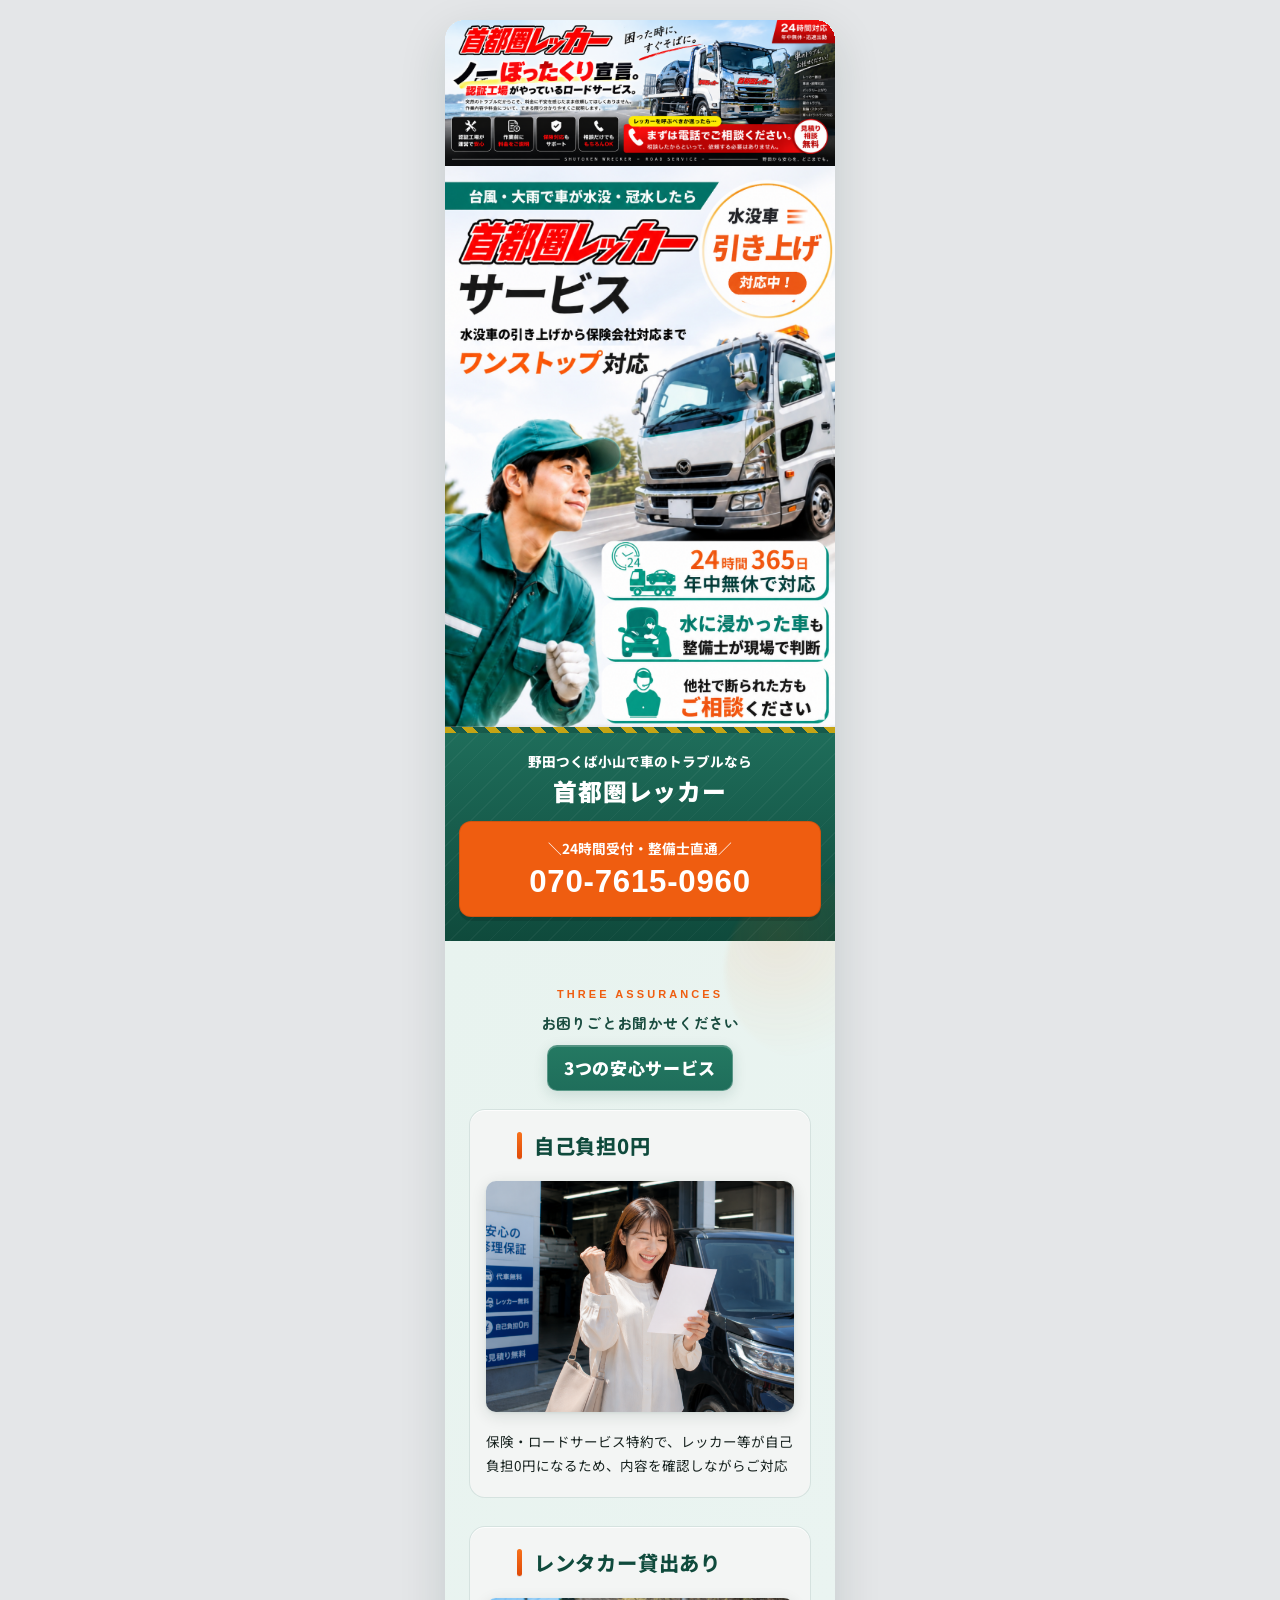
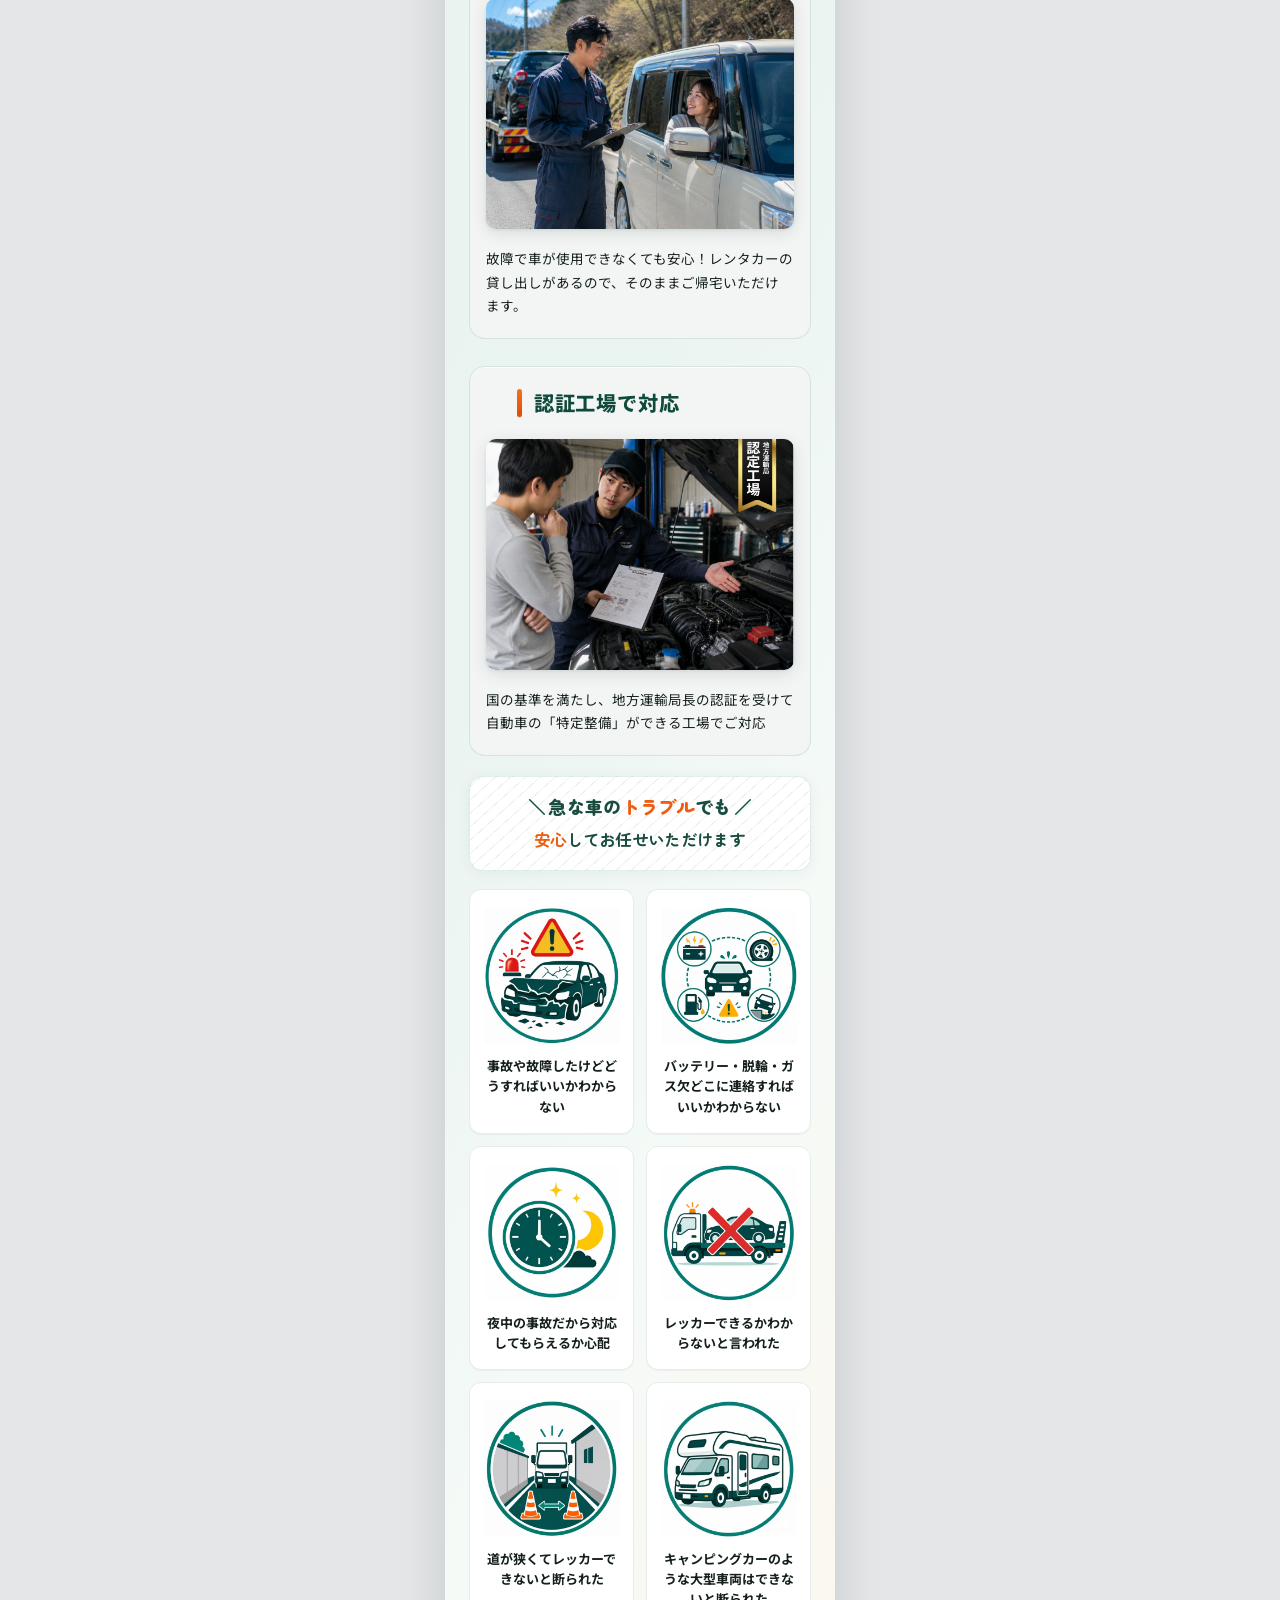
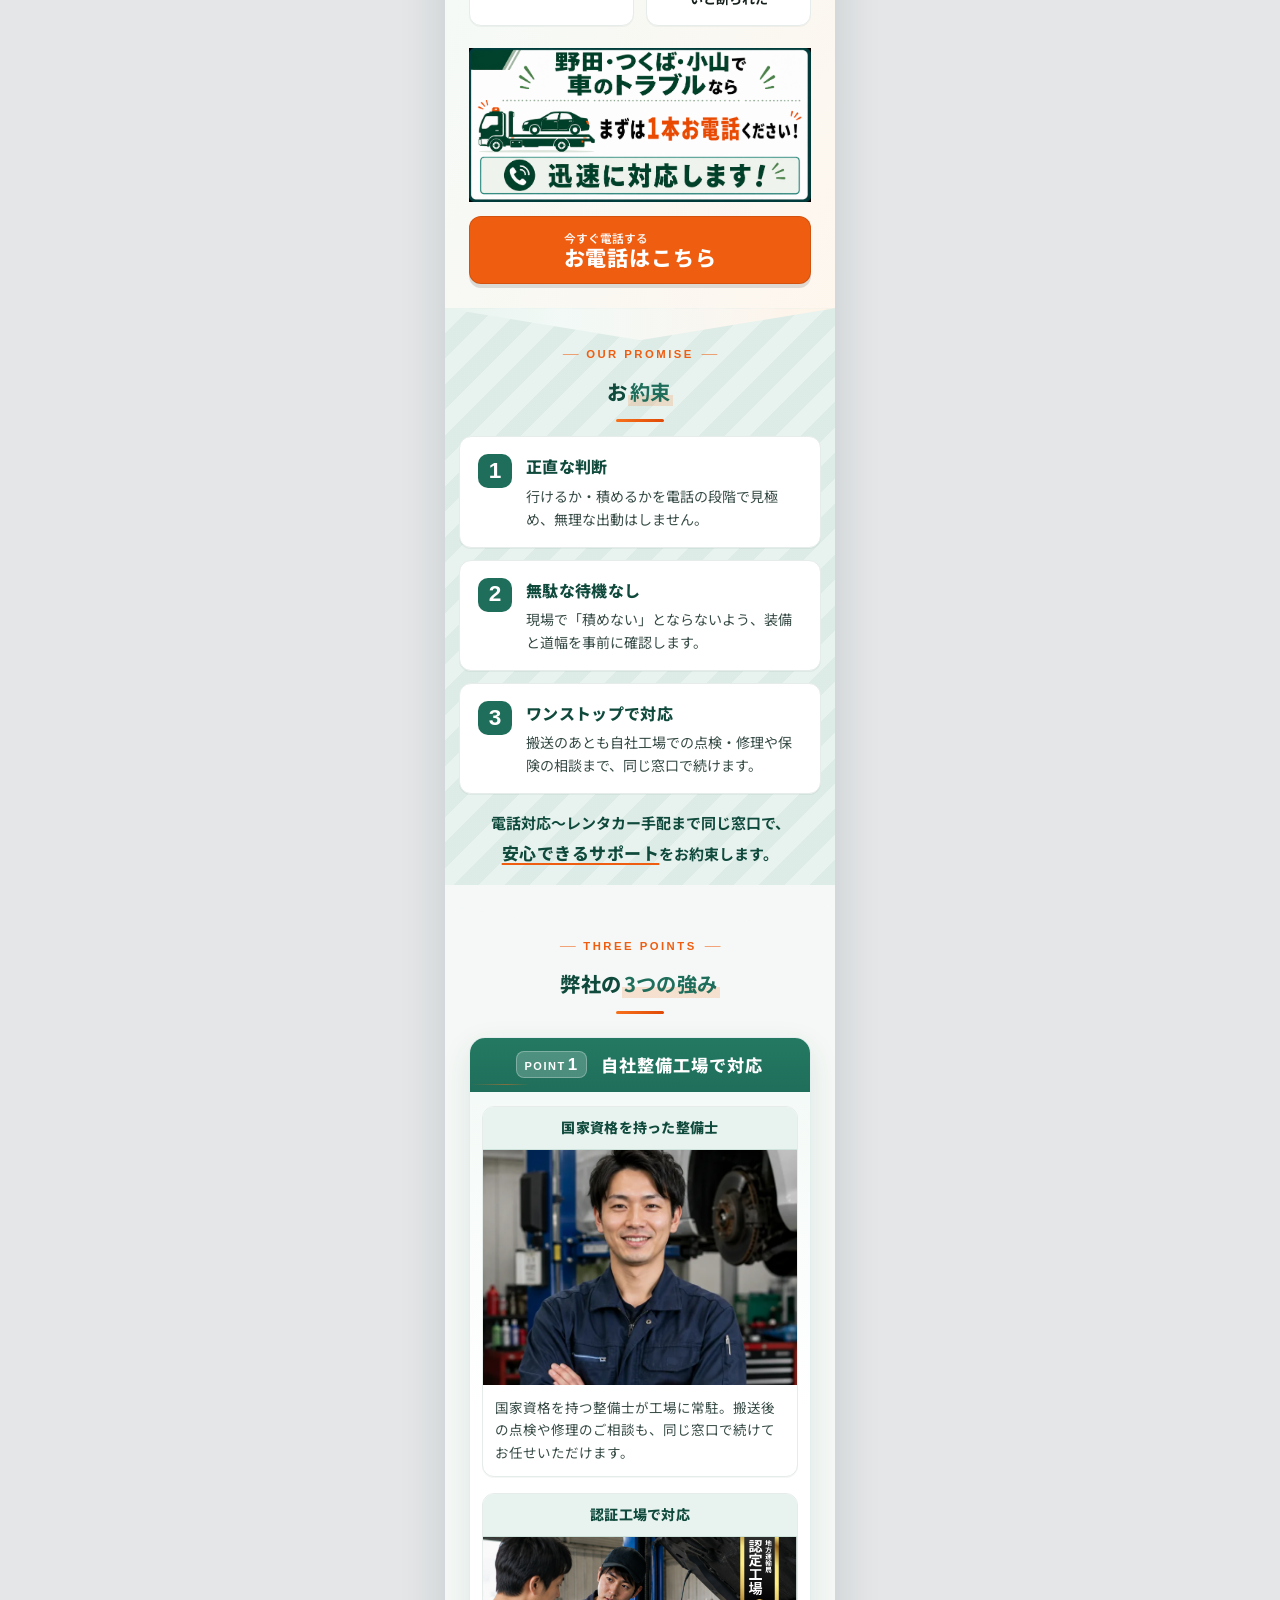
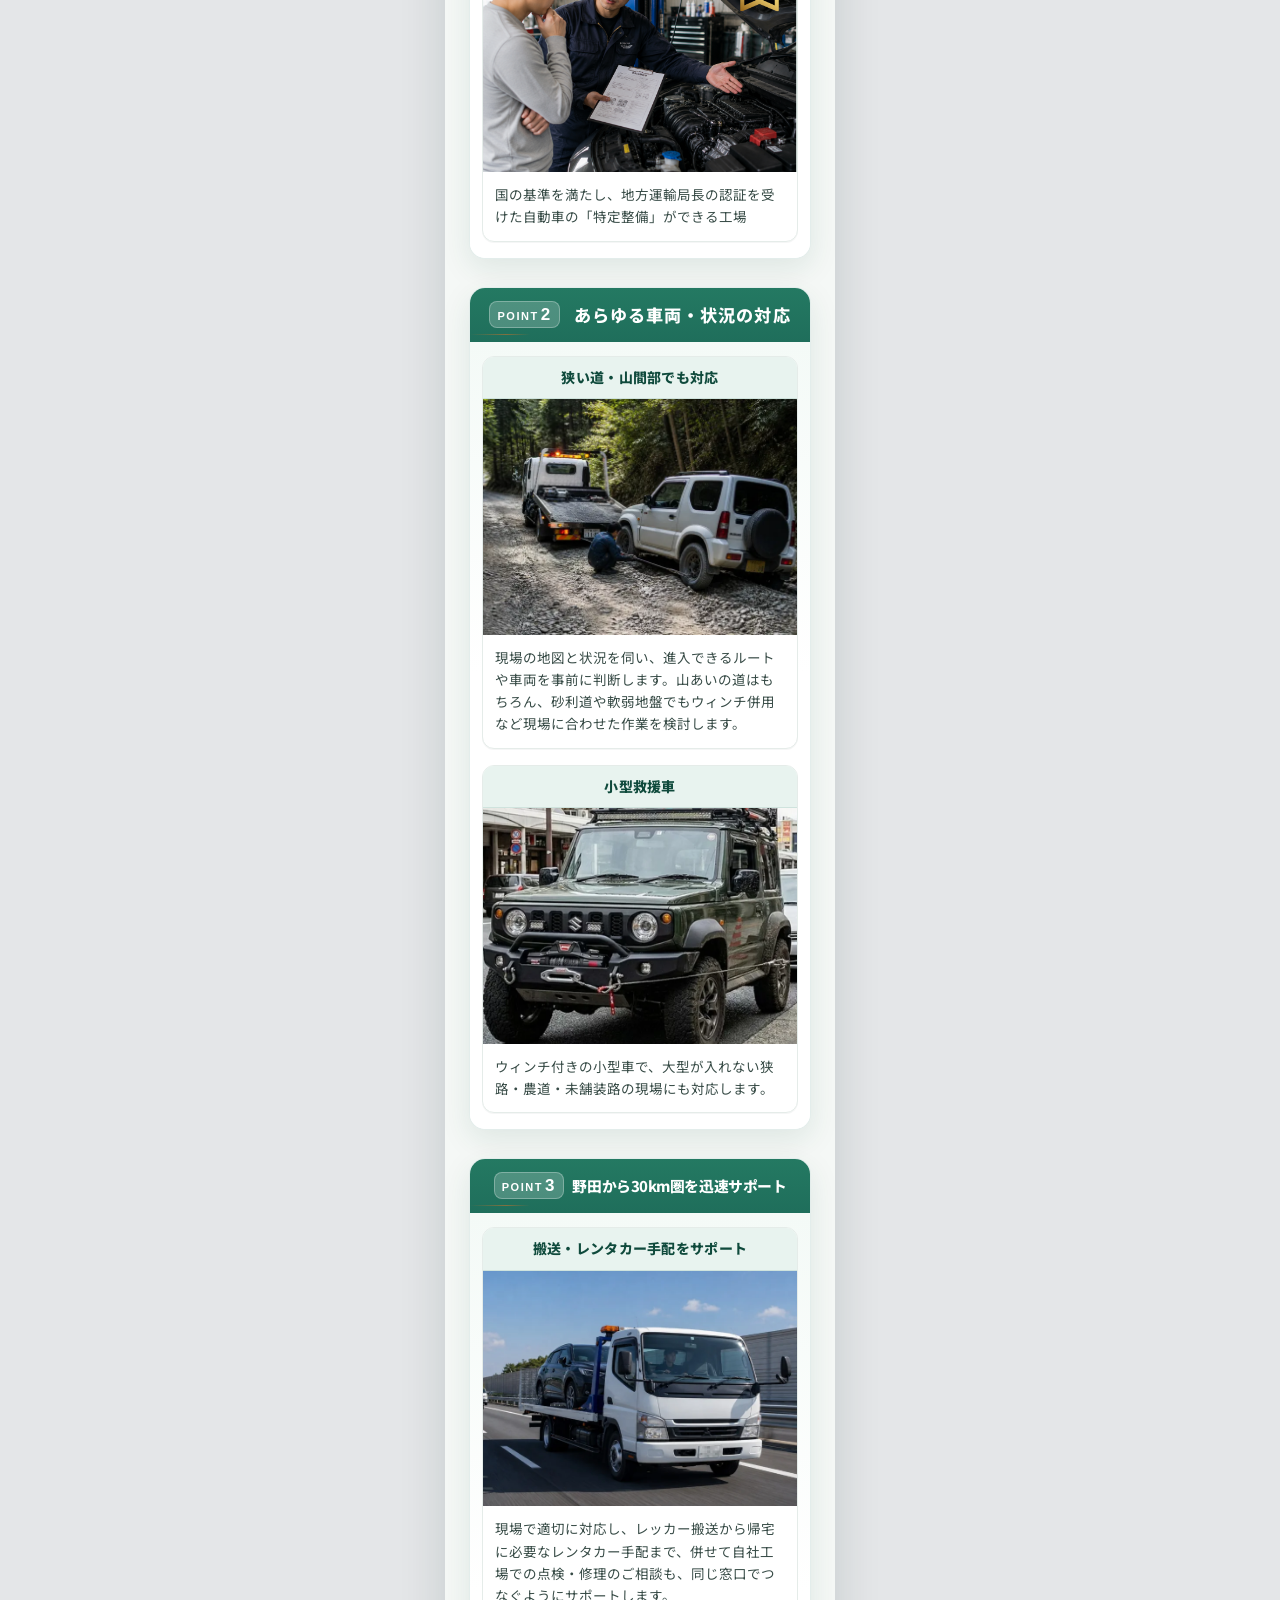
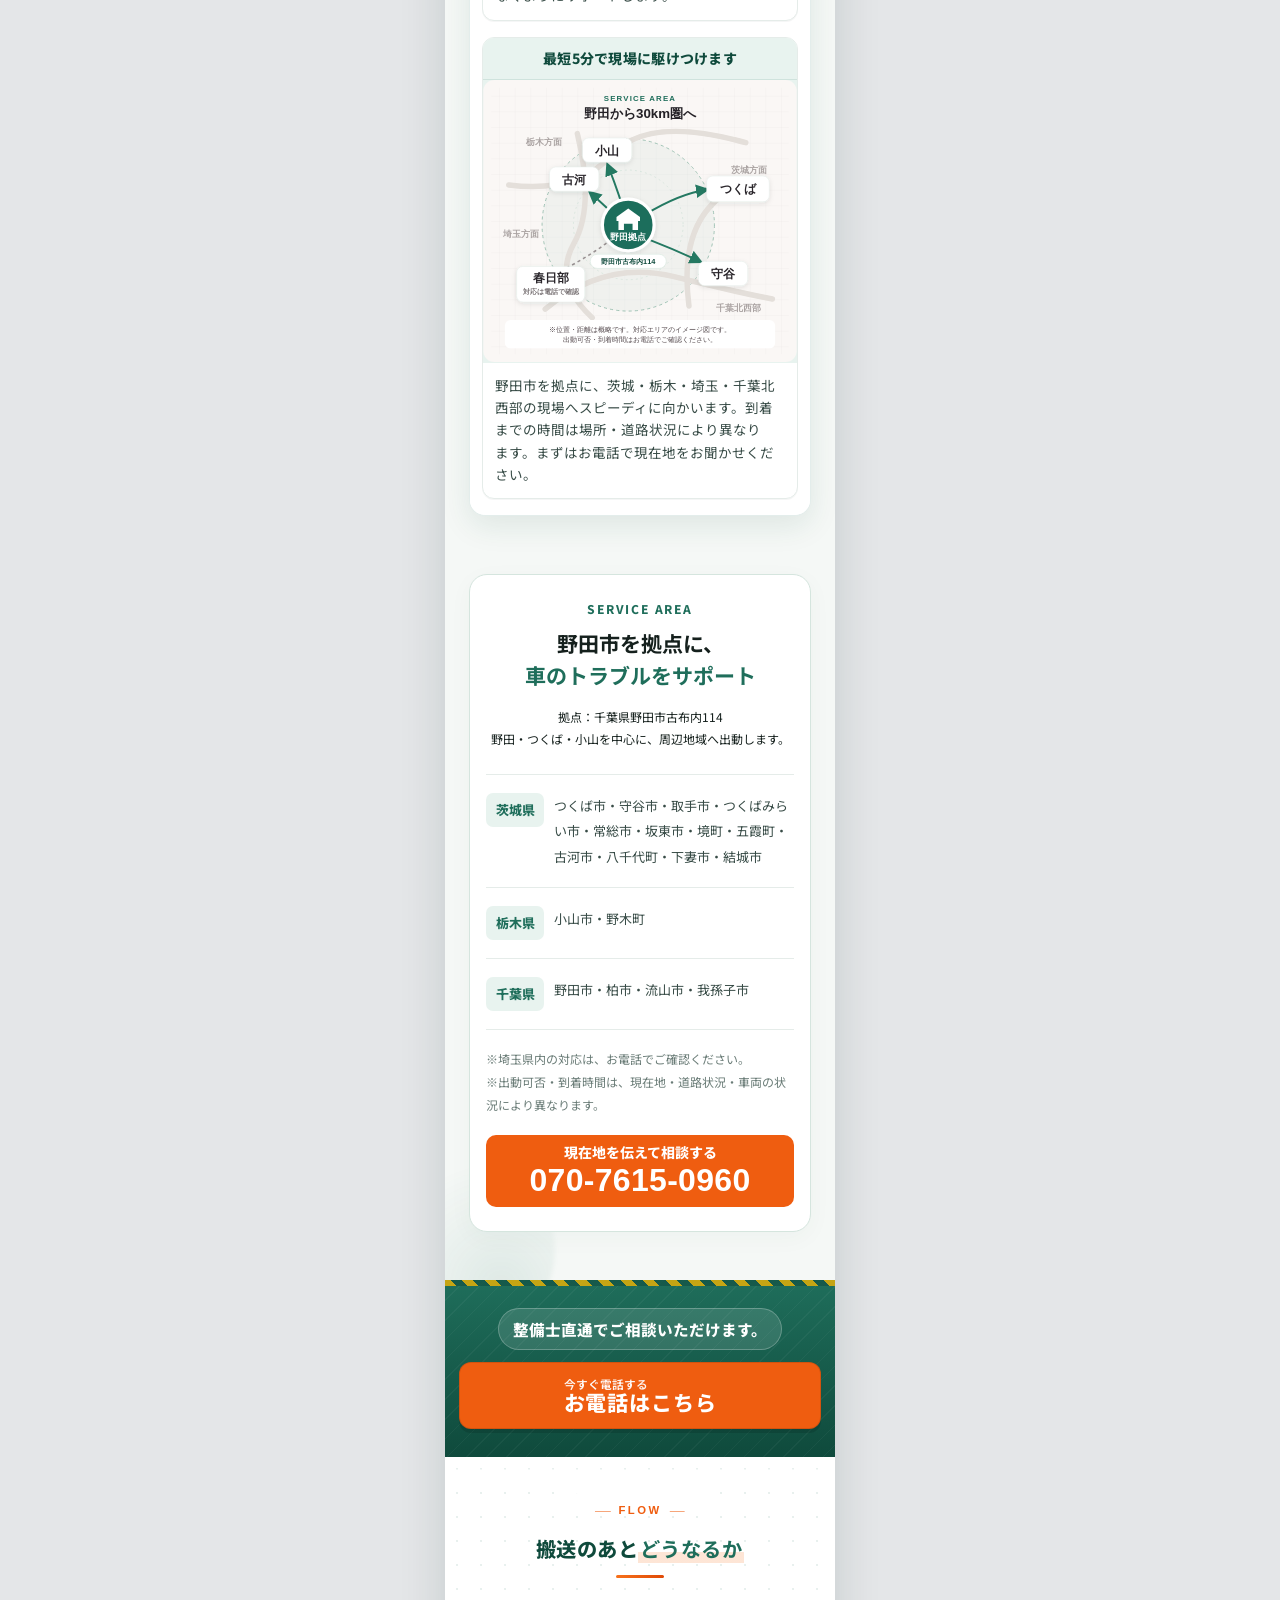
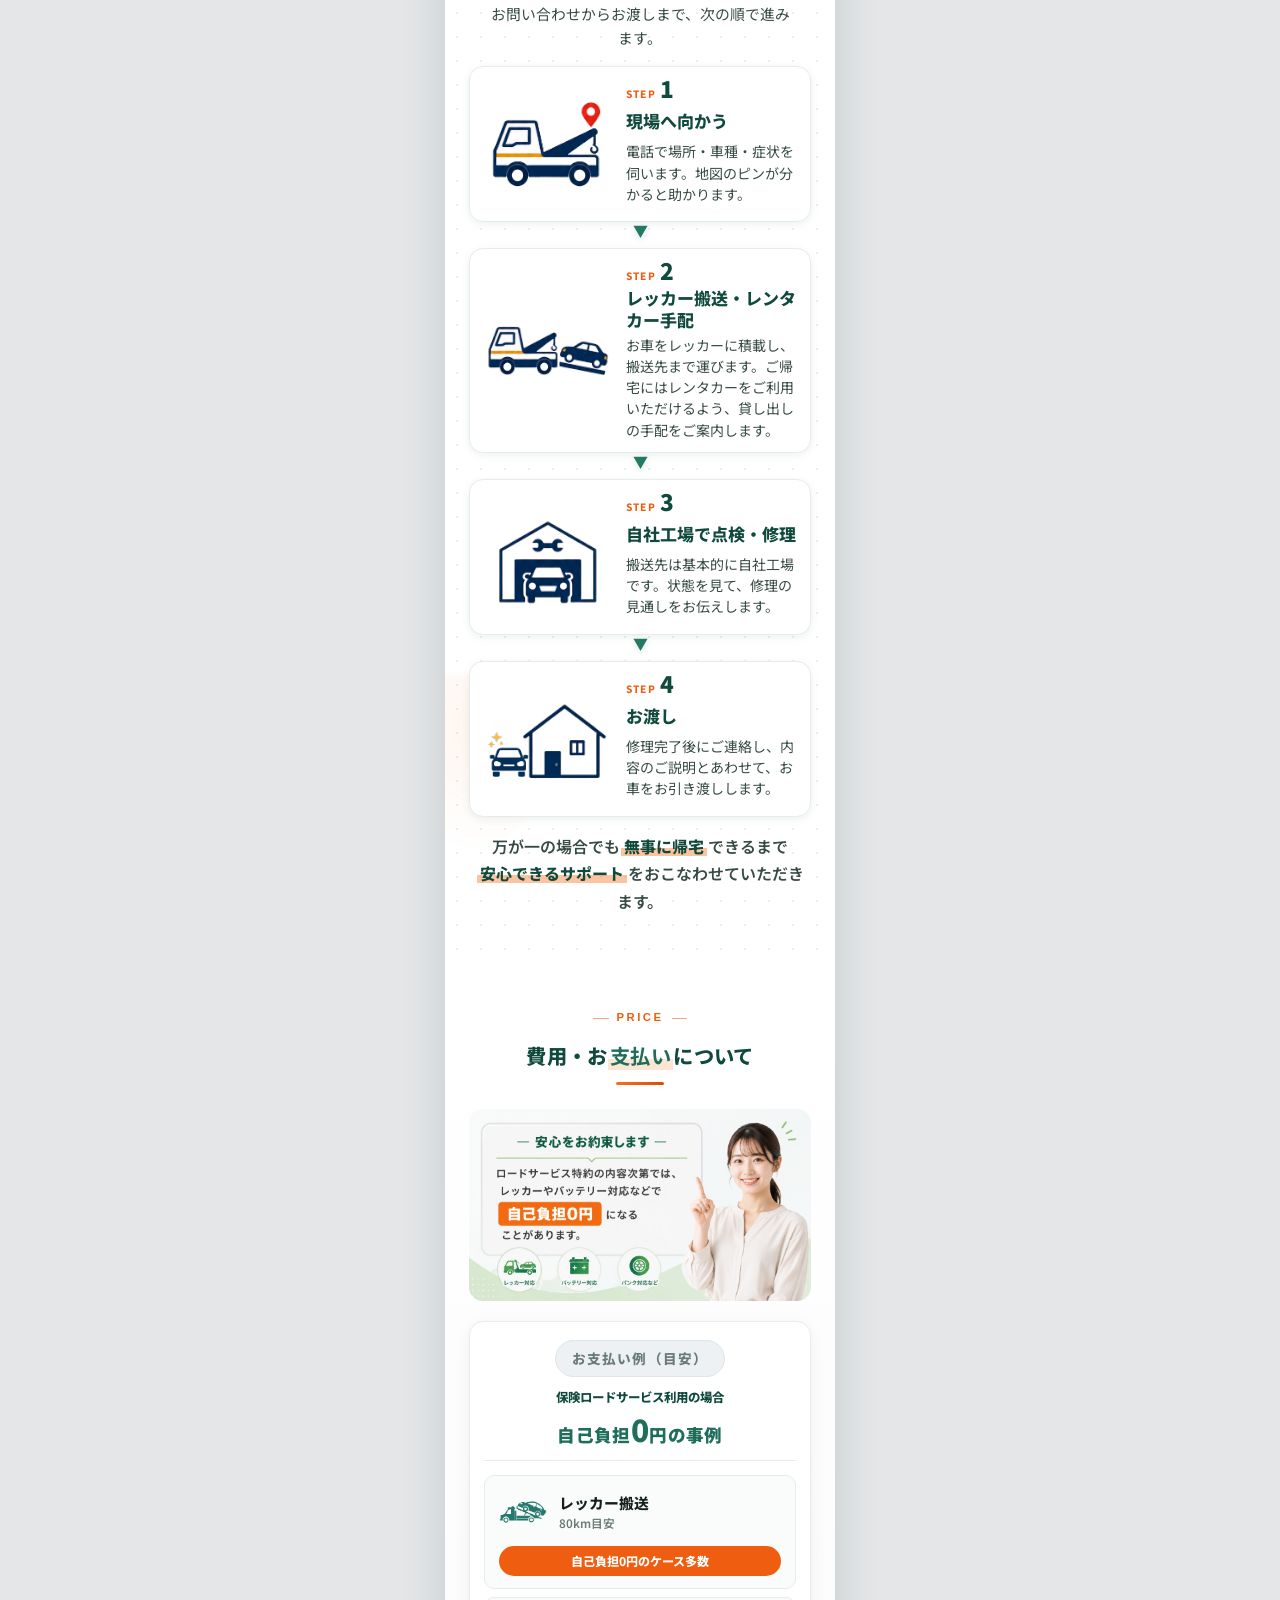
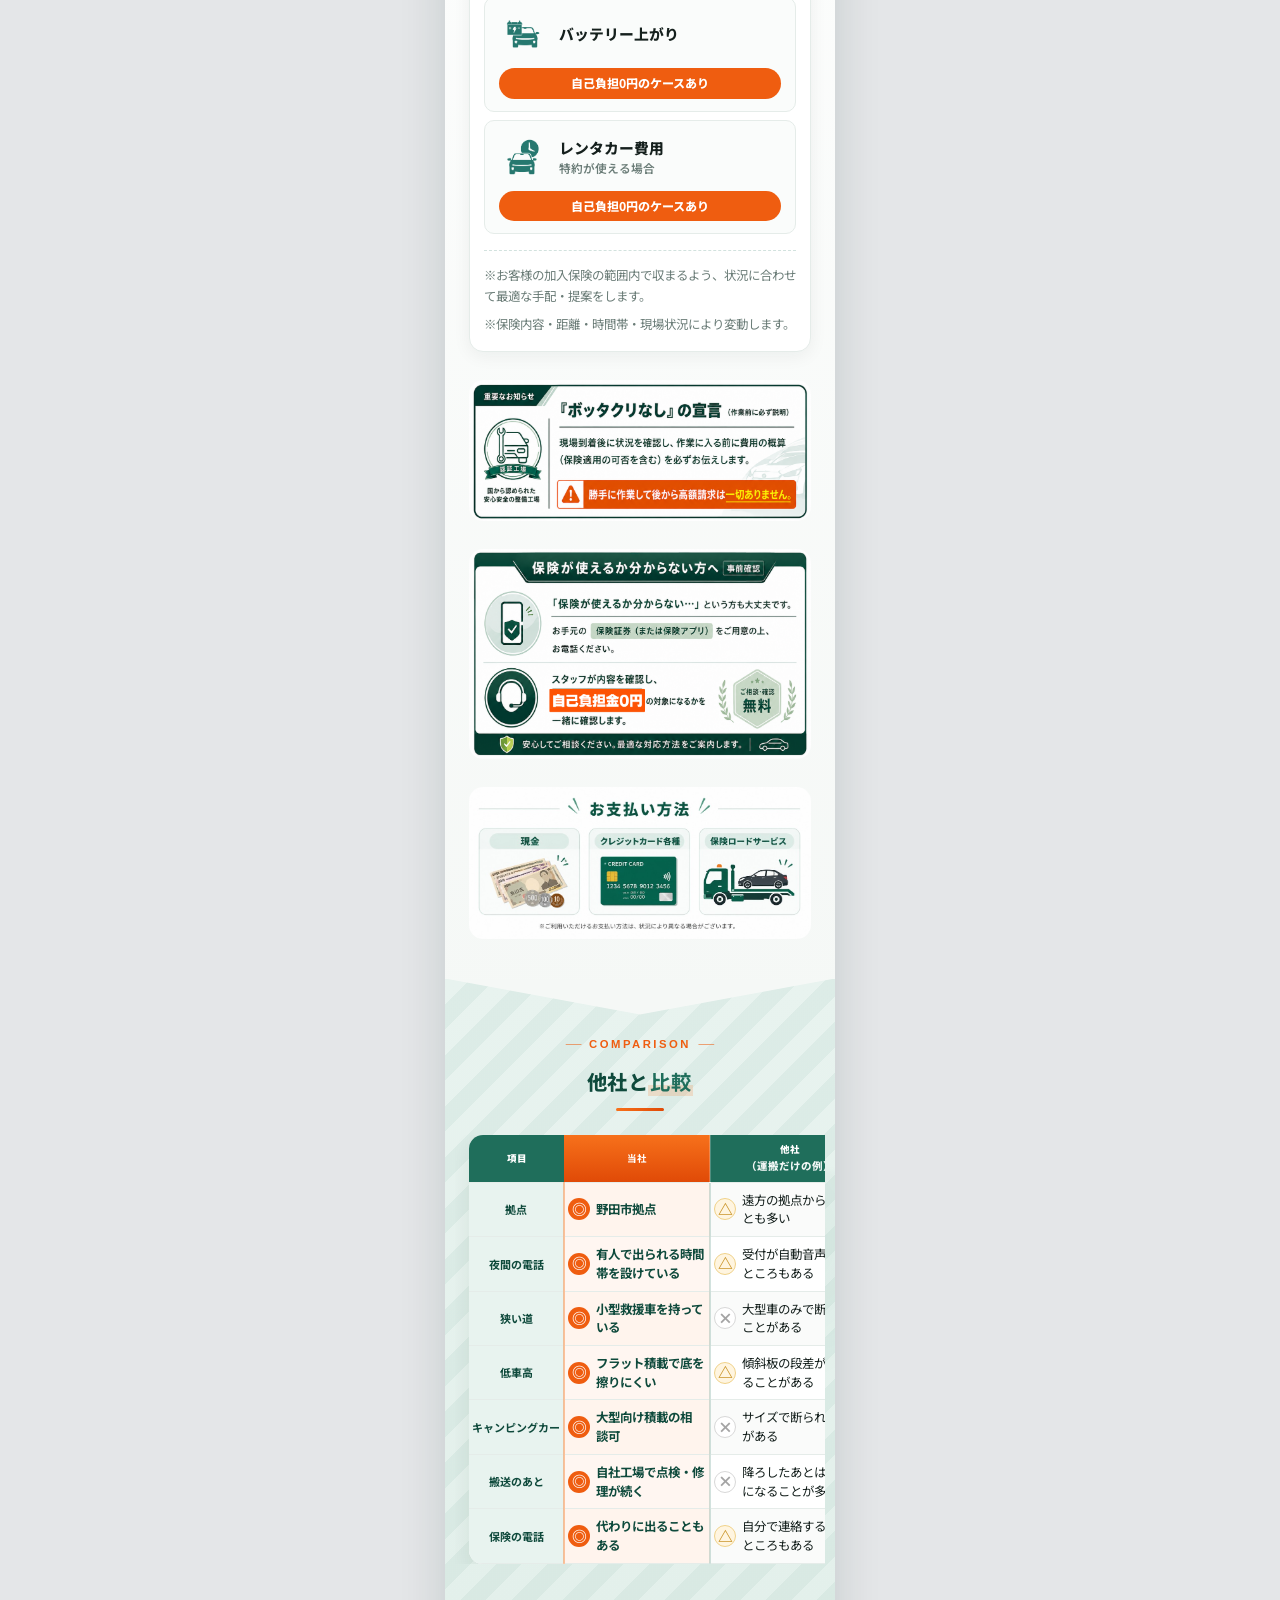
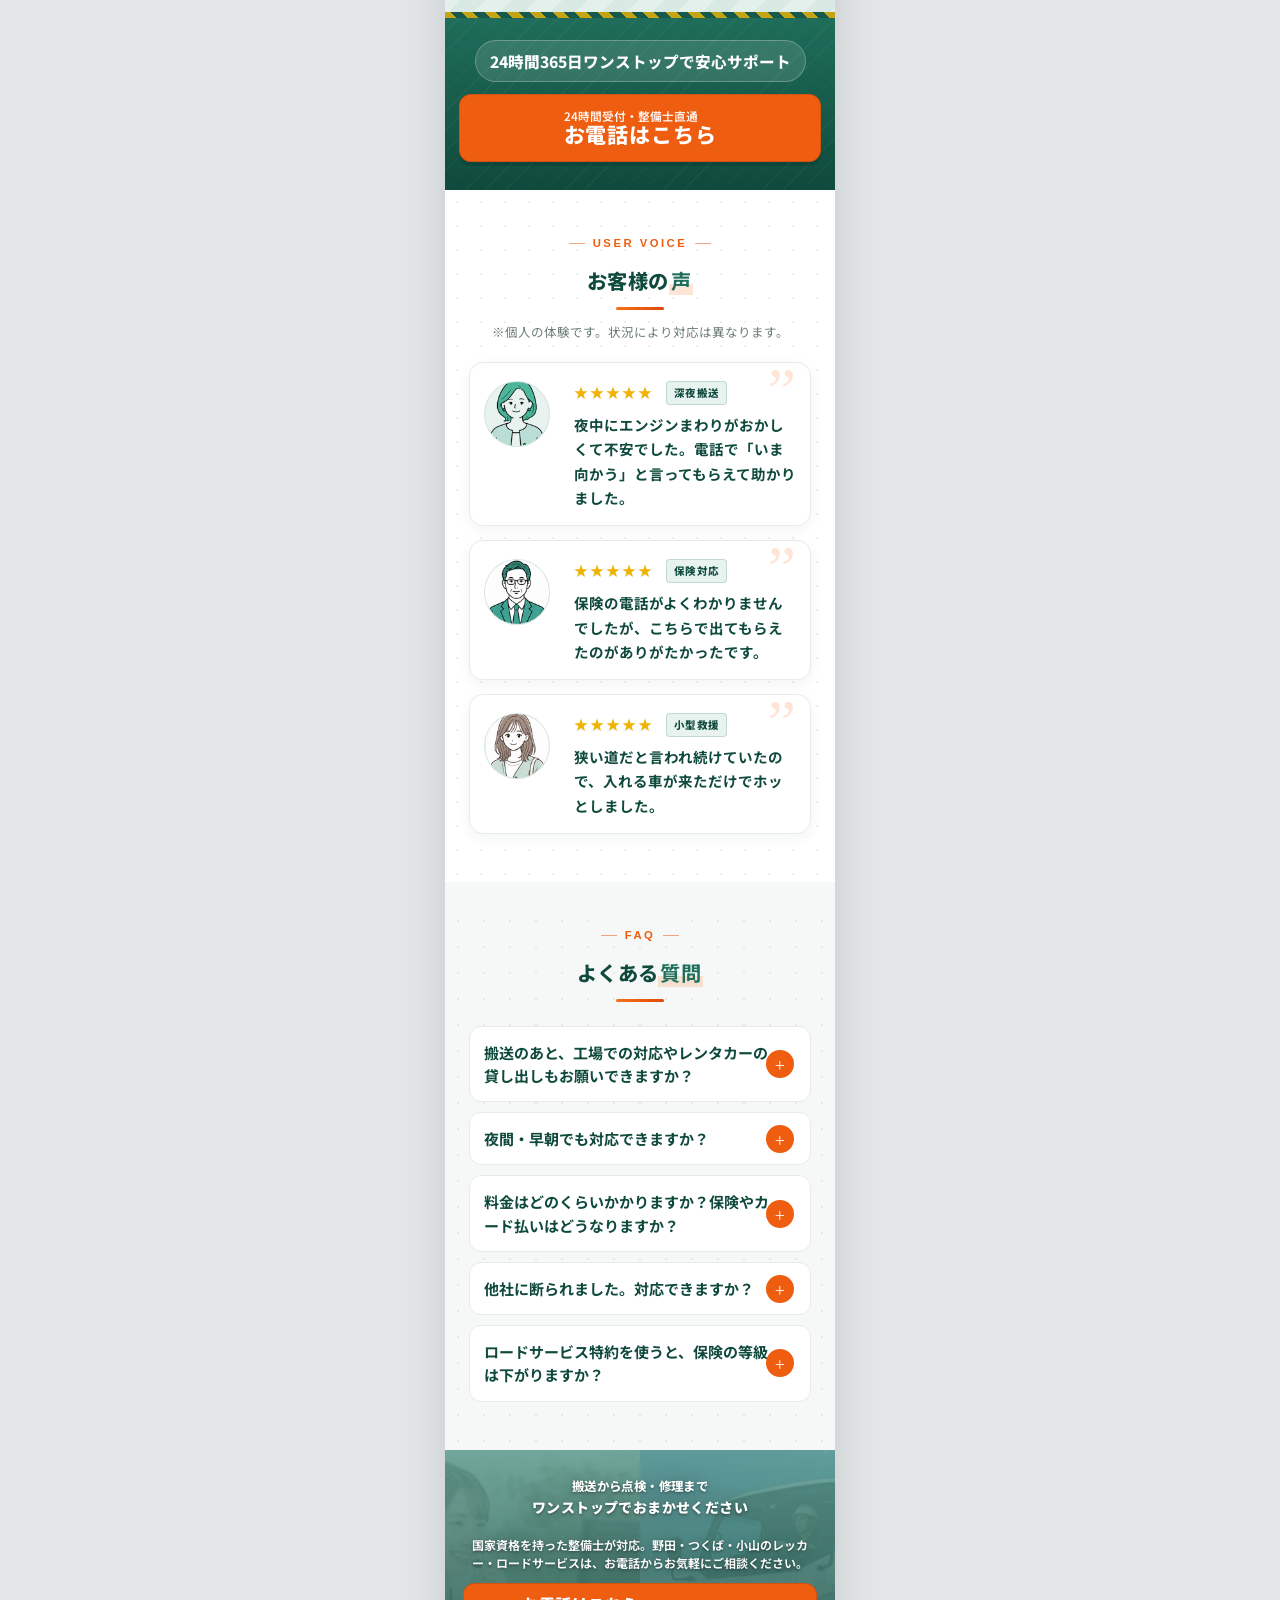
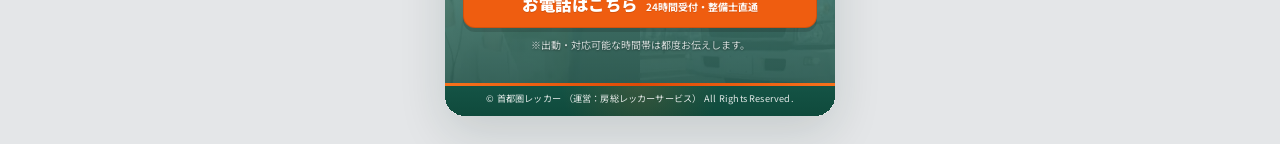
==== commit 109d26e3: "Correct workshop wording to 認証工場" ====
--- a/index.html
+++ b/index.html
@@ -69,11 +69,11 @@
 <article class="concept-pillar">
 <h3 class="concept-pillar-label">
 <span aria-hidden="true" class="concept-pillar-label-bar"></span>
-<span class="concept-pillar-label-text">認定工場で対応</span>
+<span class="concept-pillar-label-text">認証工場で対応</span>
 </h3>
 <div class="concept-pillar-photo concept-pillar-photo--cover">
 <picture>
-<img alt="認定工場での修理・点検対応のイメージ" decoding="async" height="815" loading="lazy" src="assets/sozai/nintei.png" width="1080"/>
+<img alt="認証工場での修理・点検対応のイメージ" decoding="async" height="815" loading="lazy" src="assets/sozai/nintei.png" width="1080"/>
 </picture>
 </div>
 <p class="concept-pillar-text">国の基準を満たし、地方運輸局長の認証を受けて自動車の「特定整備」ができる工場でご対応</p>
@@ -180,10 +180,10 @@
 <p class="strength-sub-text">国家資格を持つ整備士が工場に常駐。搬送後の点検や修理のご相談も、同じ窓口で続けてお任せいただけます。</p>
 </article>
 <article class="strength-sub">
-<p class="strength-sub-head">認定工場で対応</p>
+<p class="strength-sub-head">認証工場で対応</p>
 <div class="strength-sub-visual">
 <picture>
-<img alt="認定工場での修理・点検対応のイメージ" decoding="async" height="815" loading="lazy" src="assets/sozai/nintei.png" width="1080"/>
+<img alt="認証工場での修理・点検対応のイメージ" decoding="async" height="815" loading="lazy" src="assets/sozai/nintei.png" width="1080"/>
 </picture>
 </div>
 <p class="strength-sub-text">国の基準を満たし、地方運輸局長の認証を受けた自動車の「特定整備」ができる工場</p>
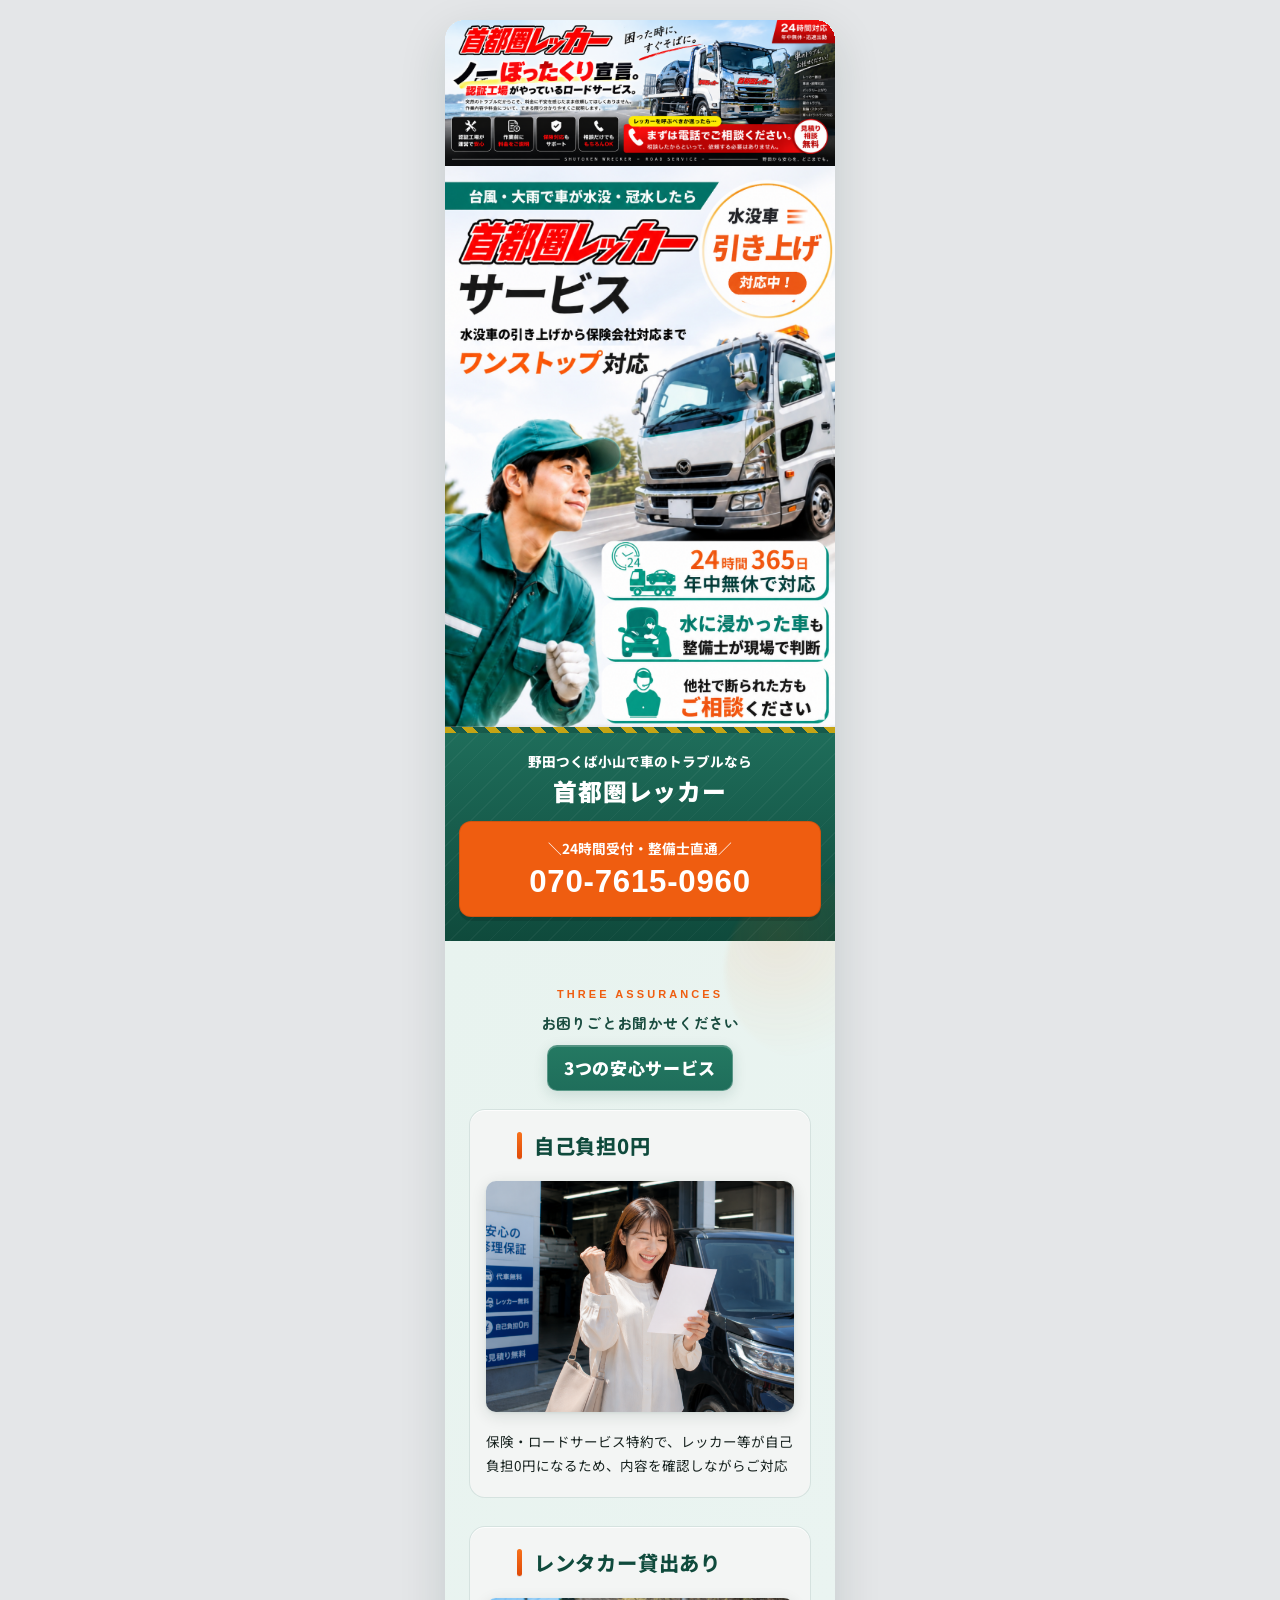
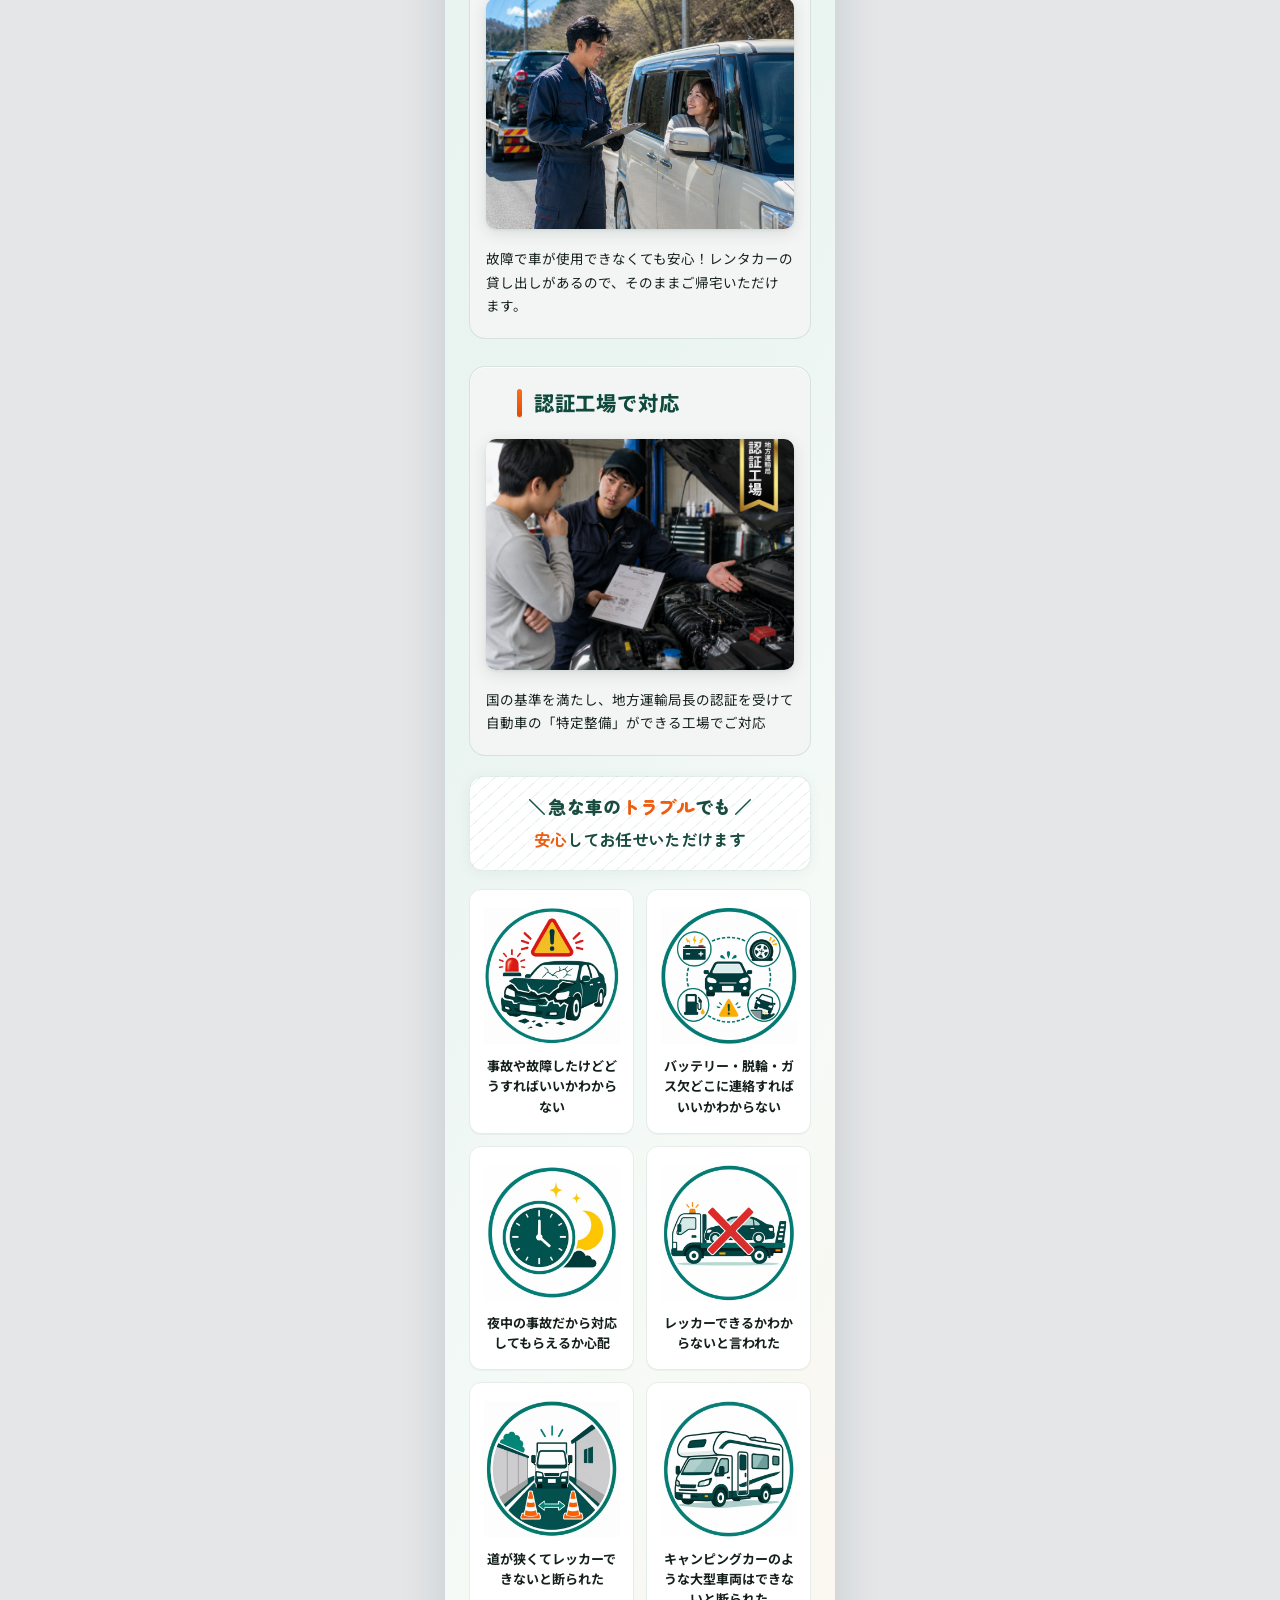
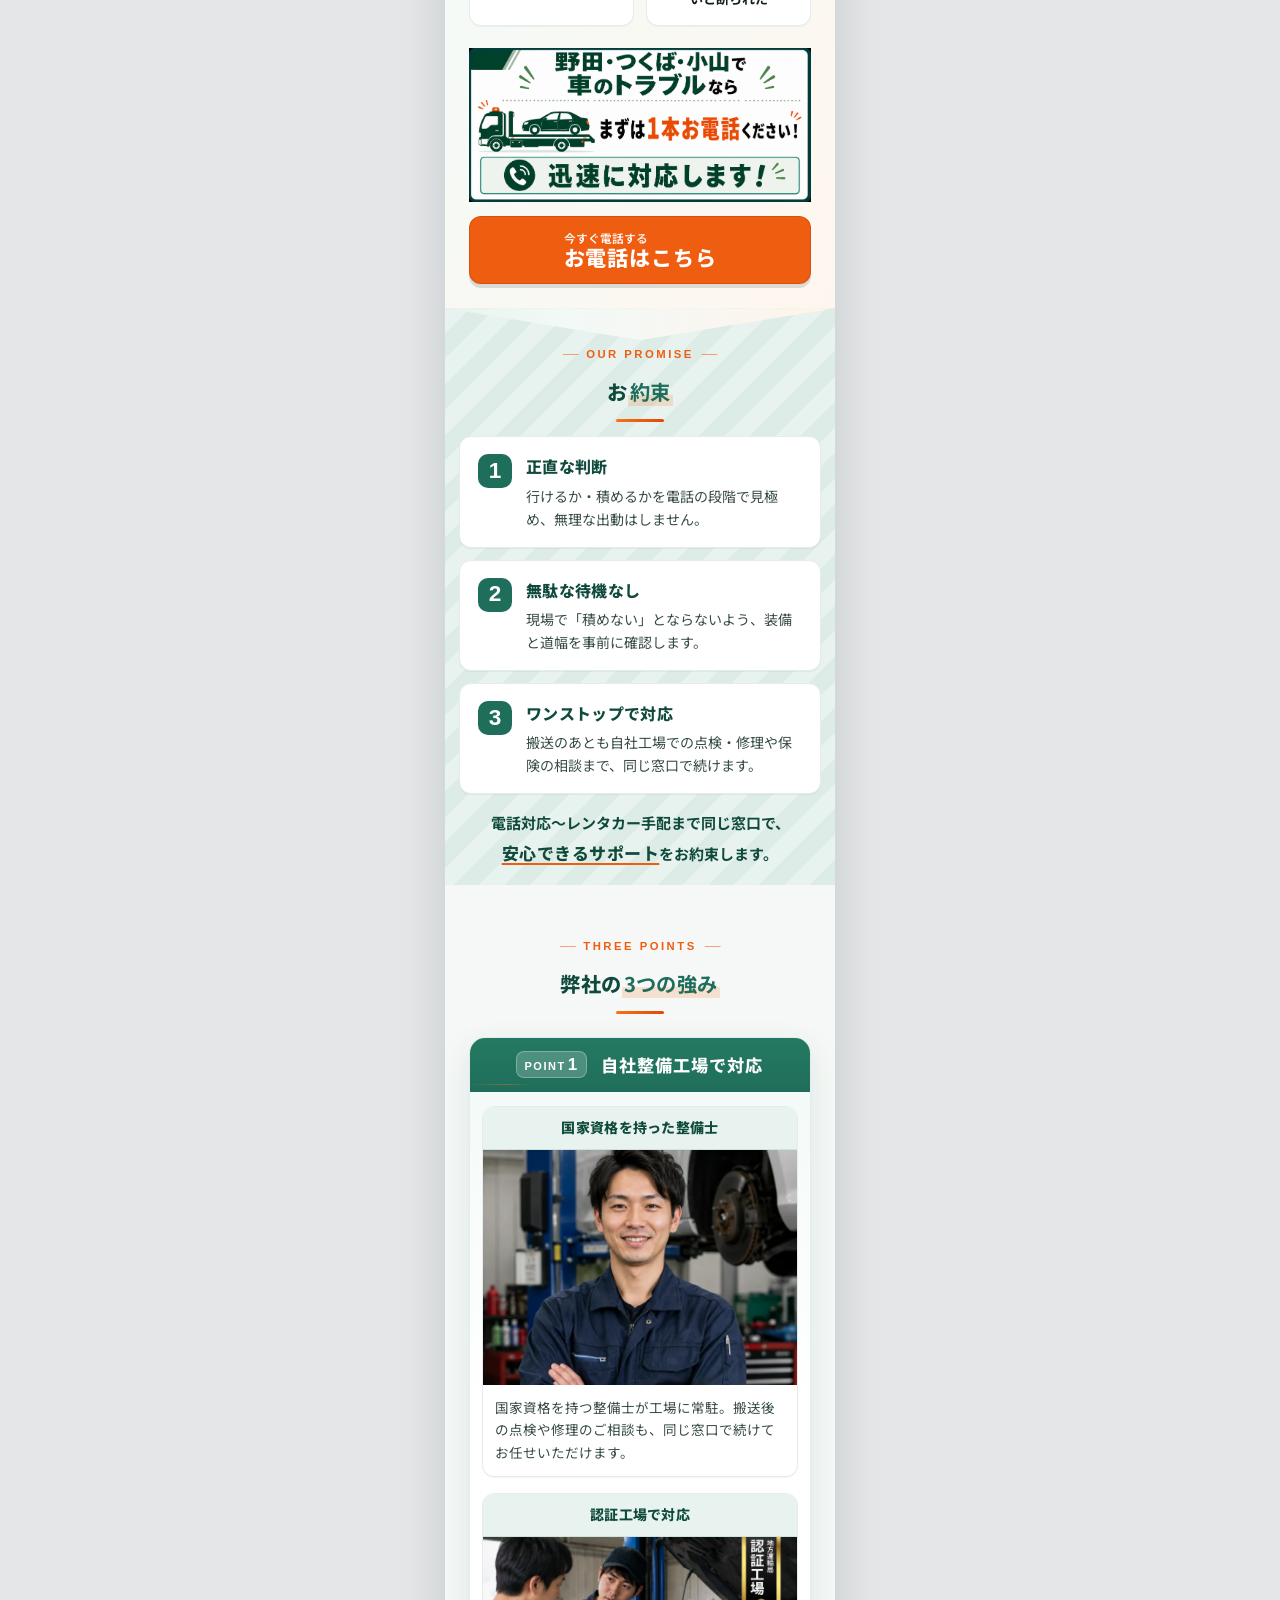
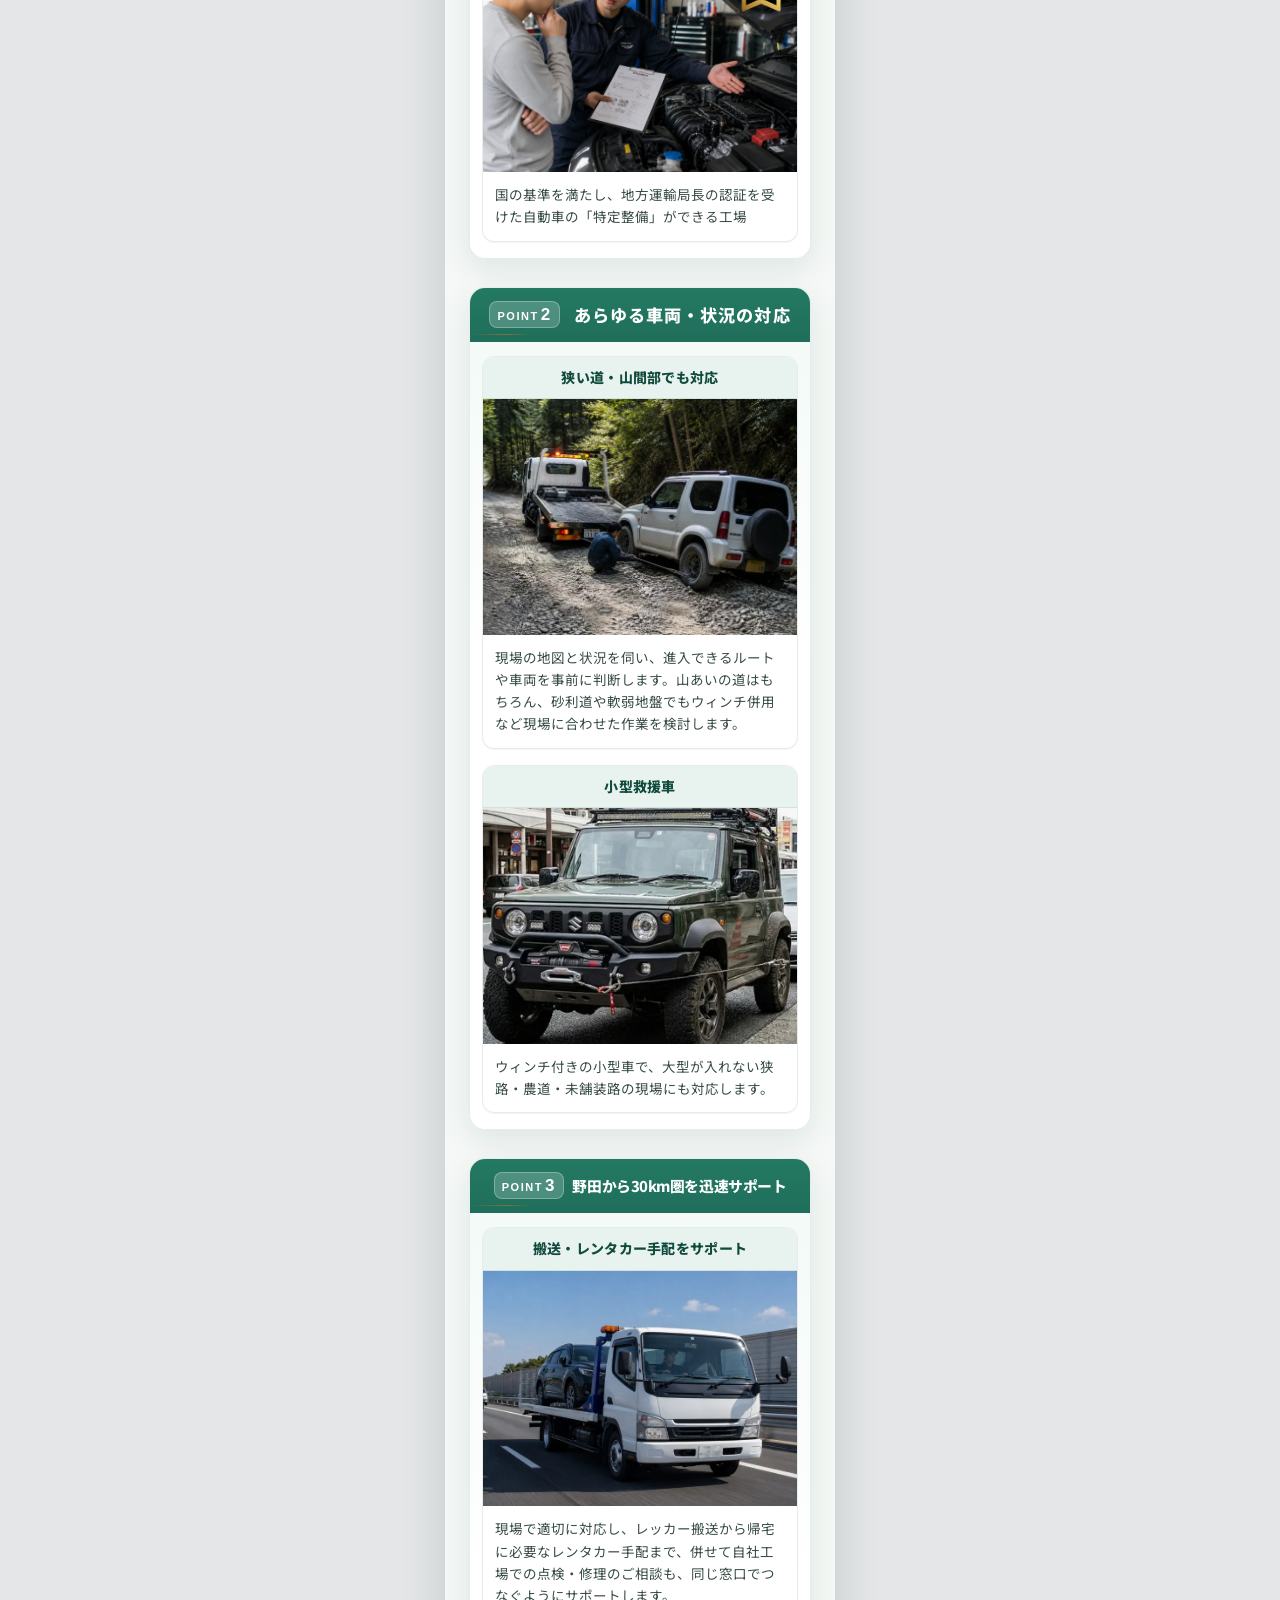
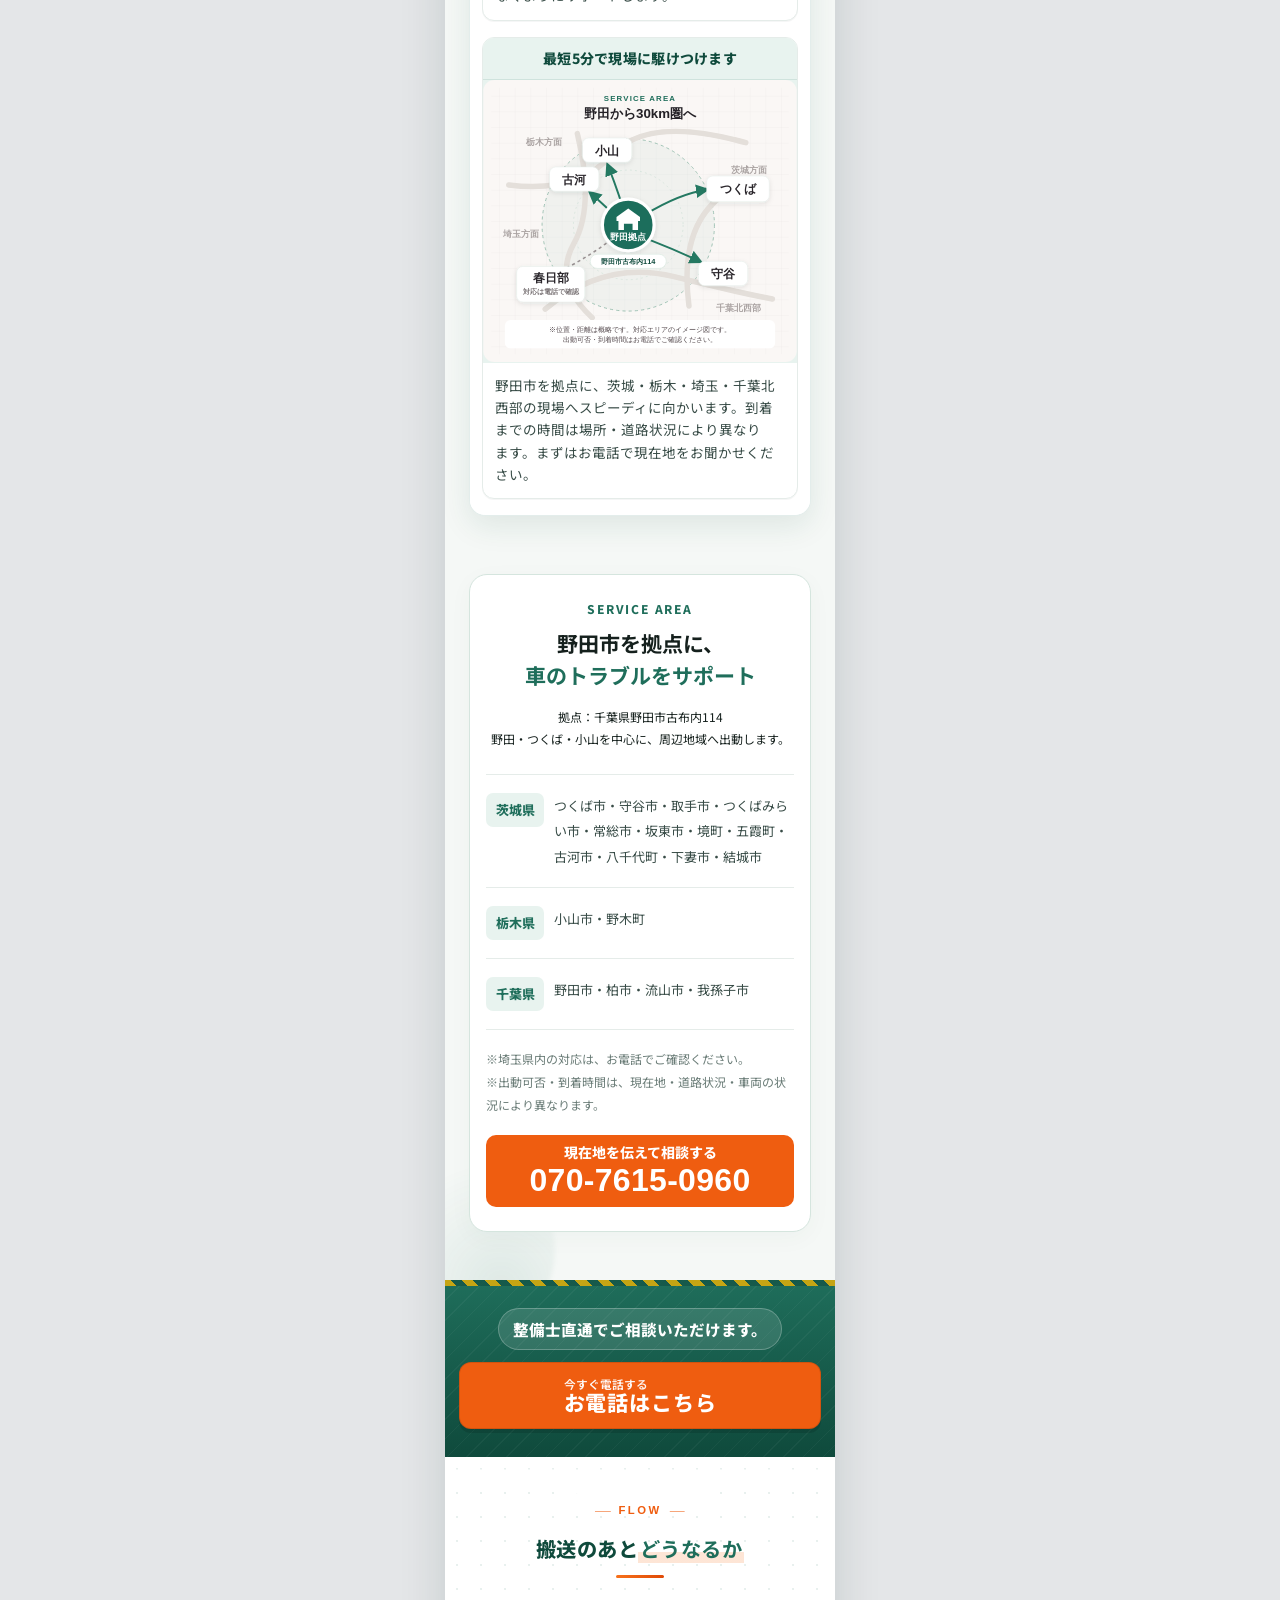
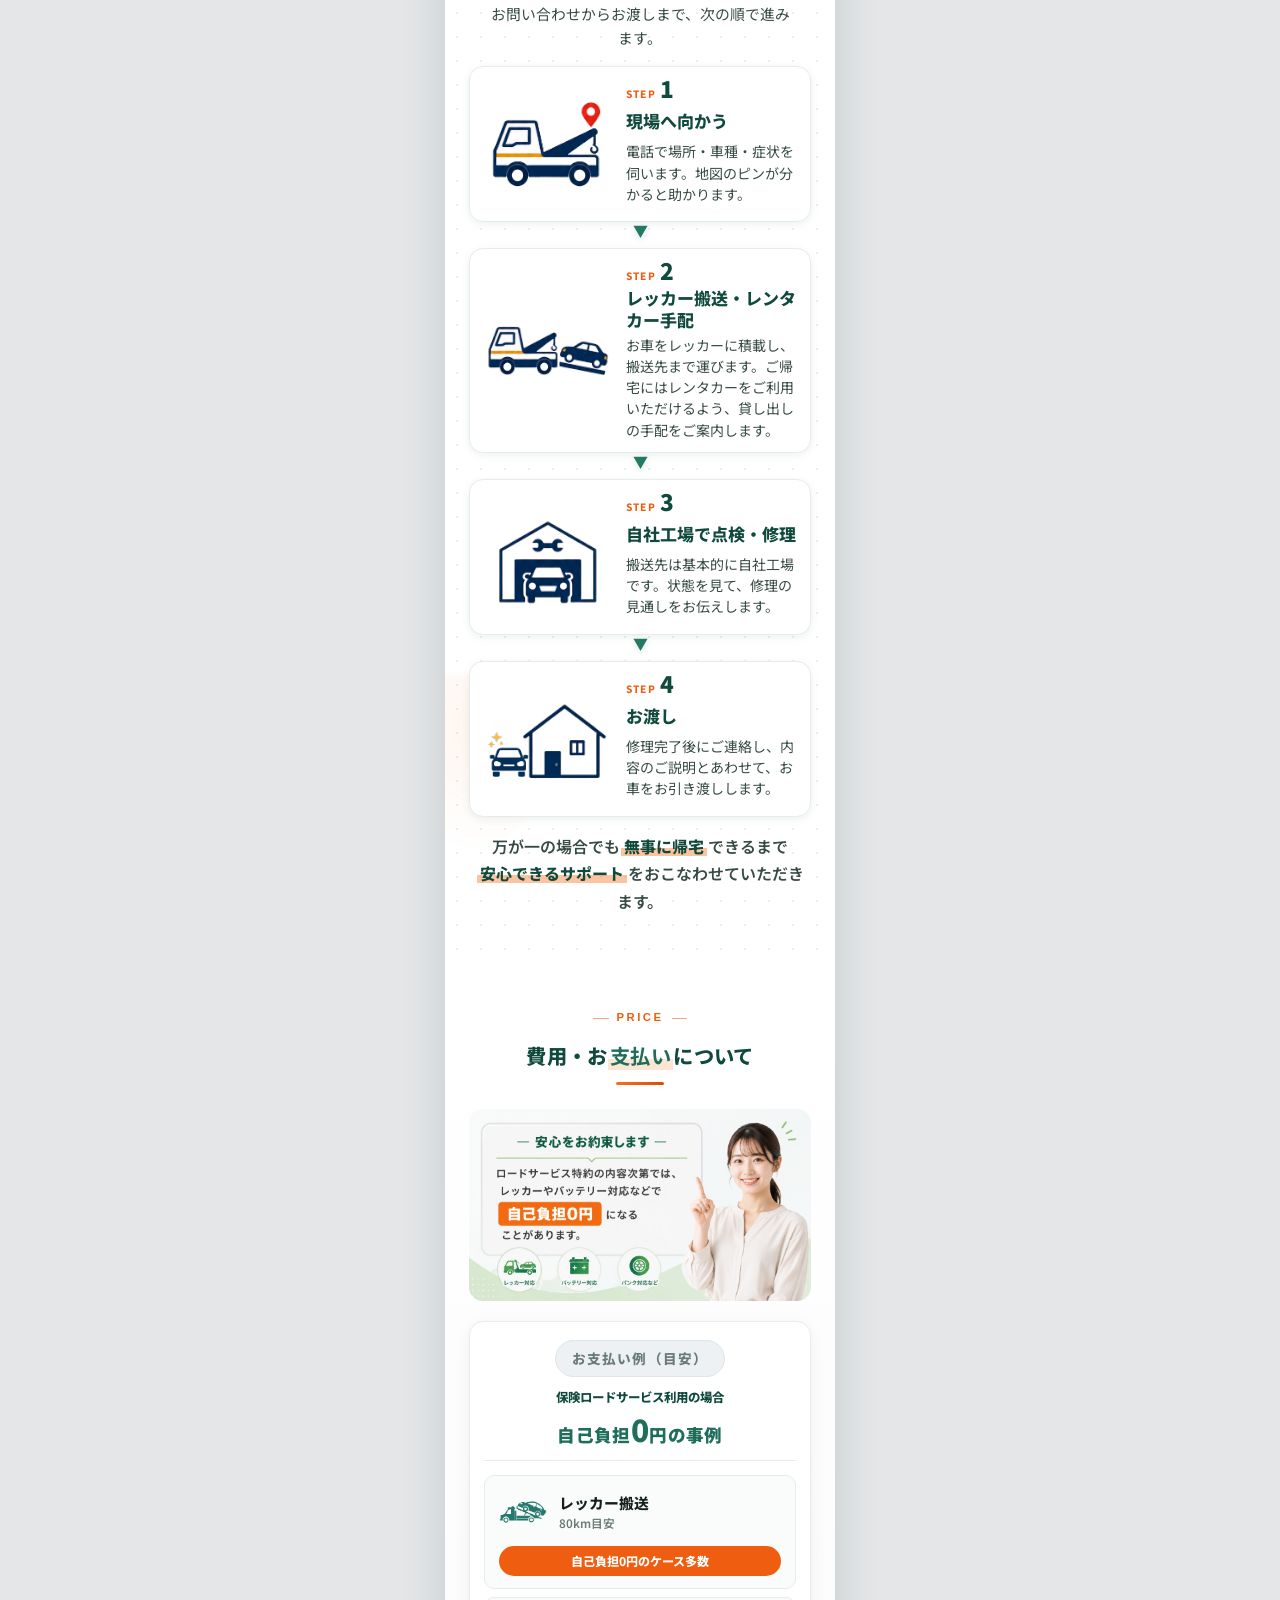
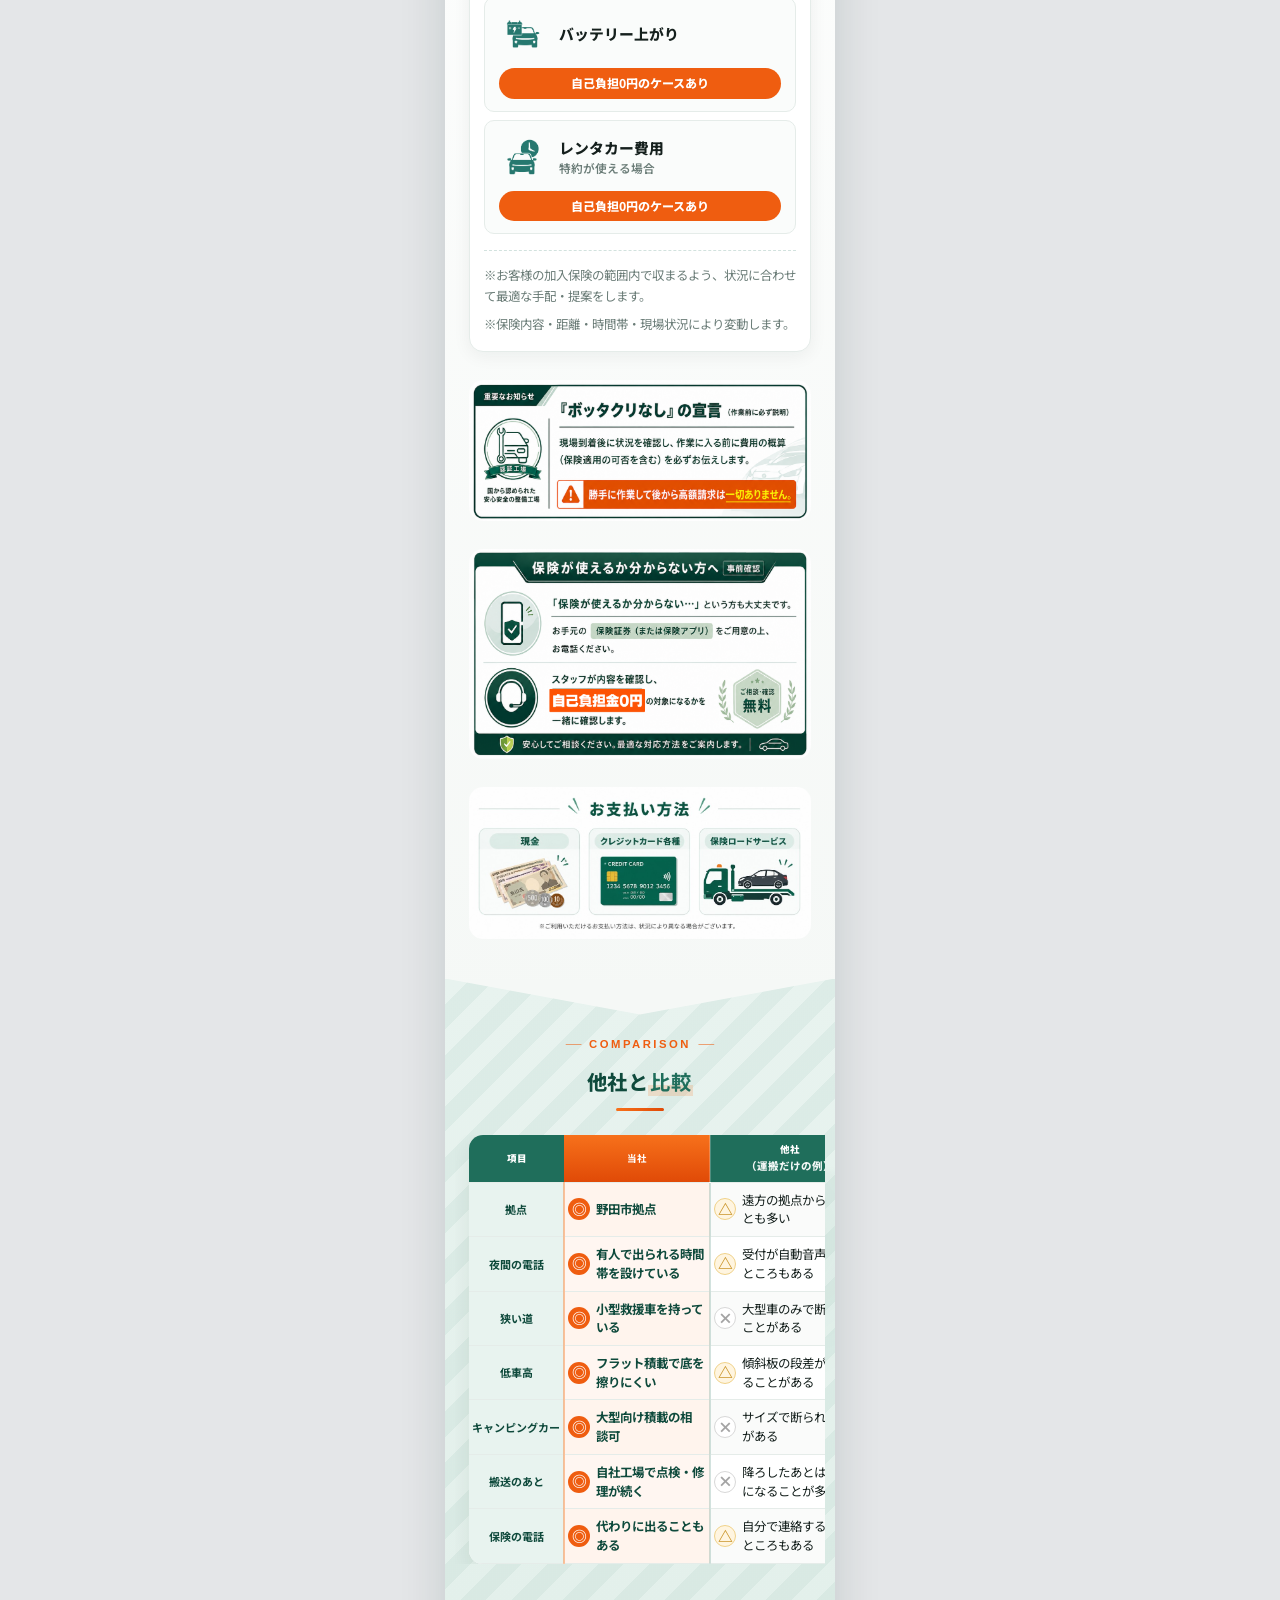
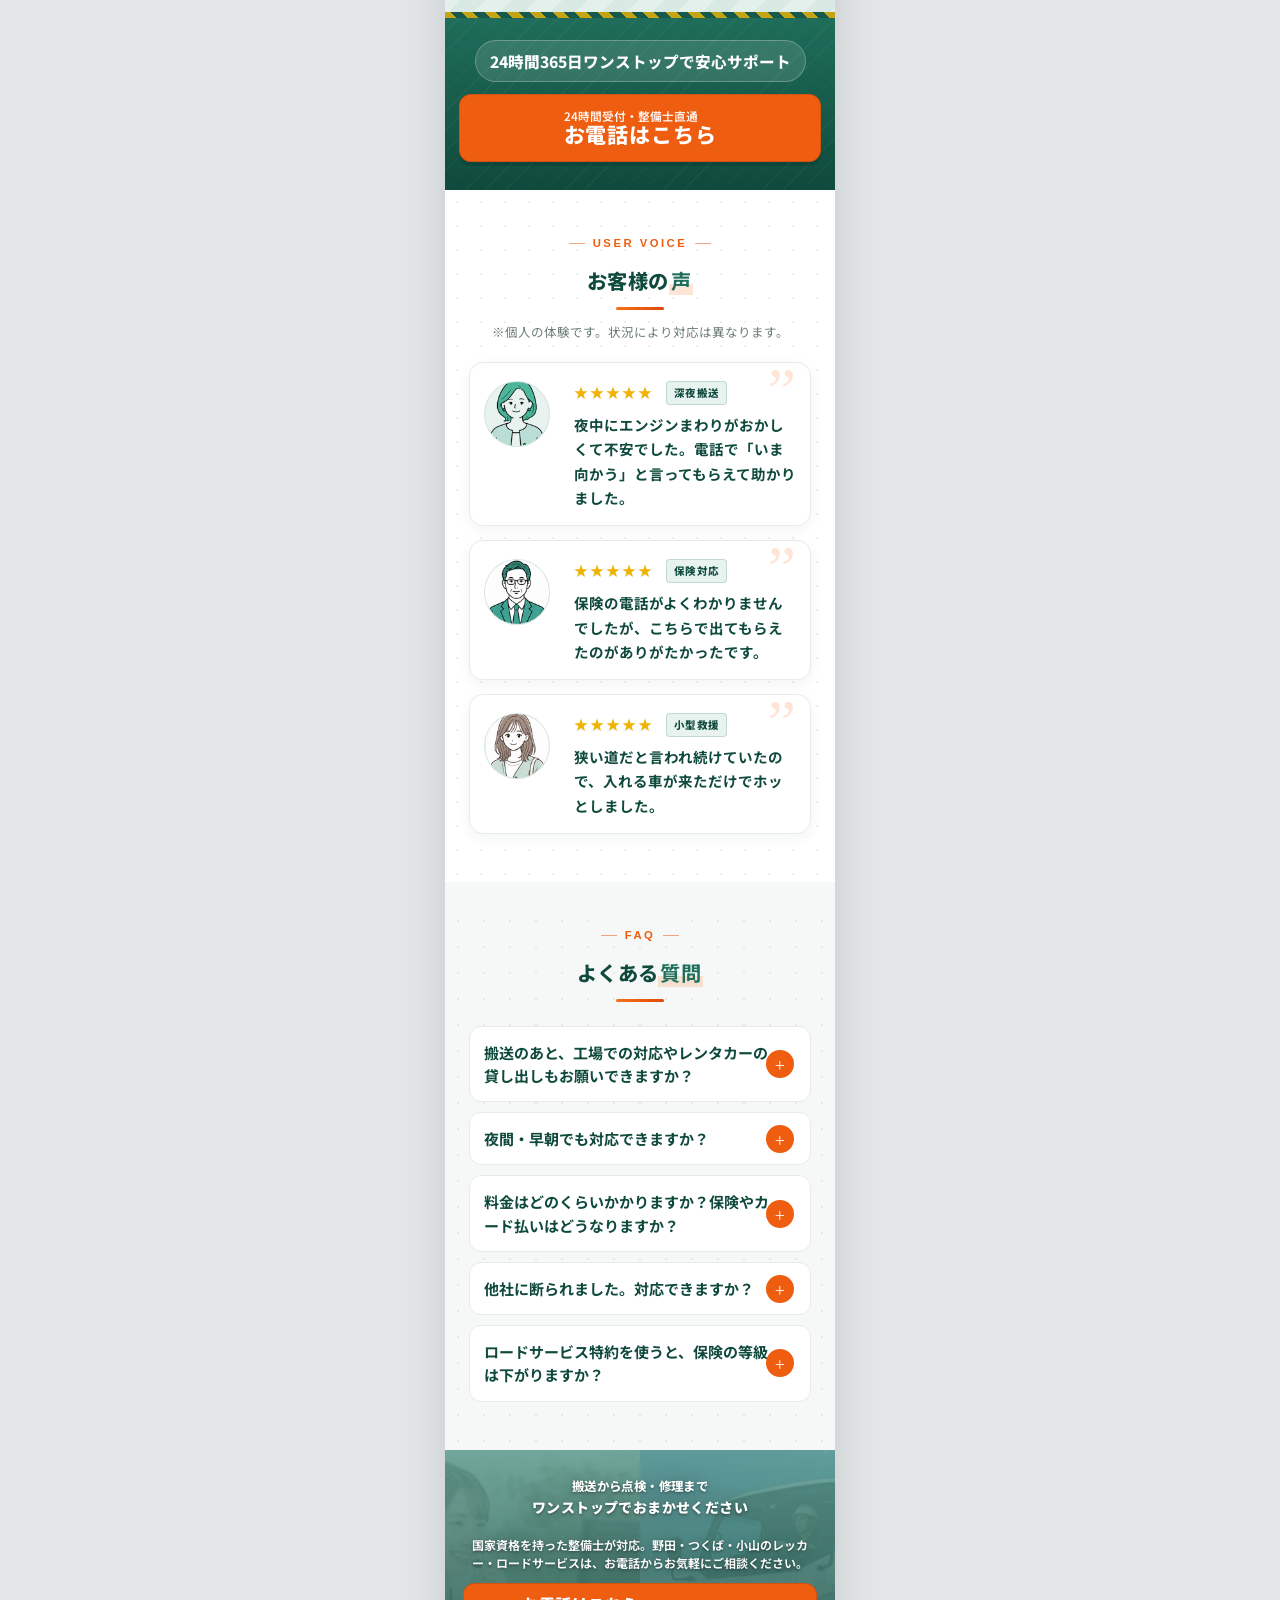
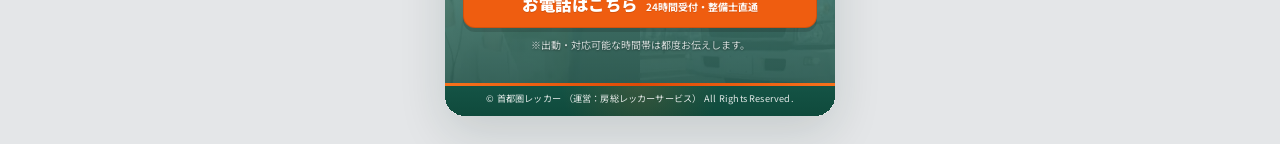
==== commit a2b3a4ab: "Correct workshop badge text in service photo" ====
--- a/index.html
+++ b/index.html
@@ -73,7 +73,7 @@
 </h3>
 <div class="concept-pillar-photo concept-pillar-photo--cover">
 <picture>
-<img alt="認証工場での修理・点検対応のイメージ" decoding="async" height="815" loading="lazy" src="assets/sozai/nintei.png" width="1080"/>
+<img alt="認証工場での修理・点検対応のイメージ" decoding="async" height="815" loading="lazy" src="assets/sozai/nintei.png?v=20261110-certified" width="1080"/>
 </picture>
 </div>
 <p class="concept-pillar-text">国の基準を満たし、地方運輸局長の認証を受けて自動車の「特定整備」ができる工場でご対応</p>
@@ -183,7 +183,7 @@
 <p class="strength-sub-head">認証工場で対応</p>
 <div class="strength-sub-visual">
 <picture>
-<img alt="認証工場での修理・点検対応のイメージ" decoding="async" height="815" loading="lazy" src="assets/sozai/nintei.png" width="1080"/>
+<img alt="認証工場での修理・点検対応のイメージ" decoding="async" height="815" loading="lazy" src="assets/sozai/nintei.png?v=20261110-certified" width="1080"/>
 </picture>
 </div>
 <p class="strength-sub-text">国の基準を満たし、地方運輸局長の認証を受けた自動車の「特定整備」ができる工場</p>
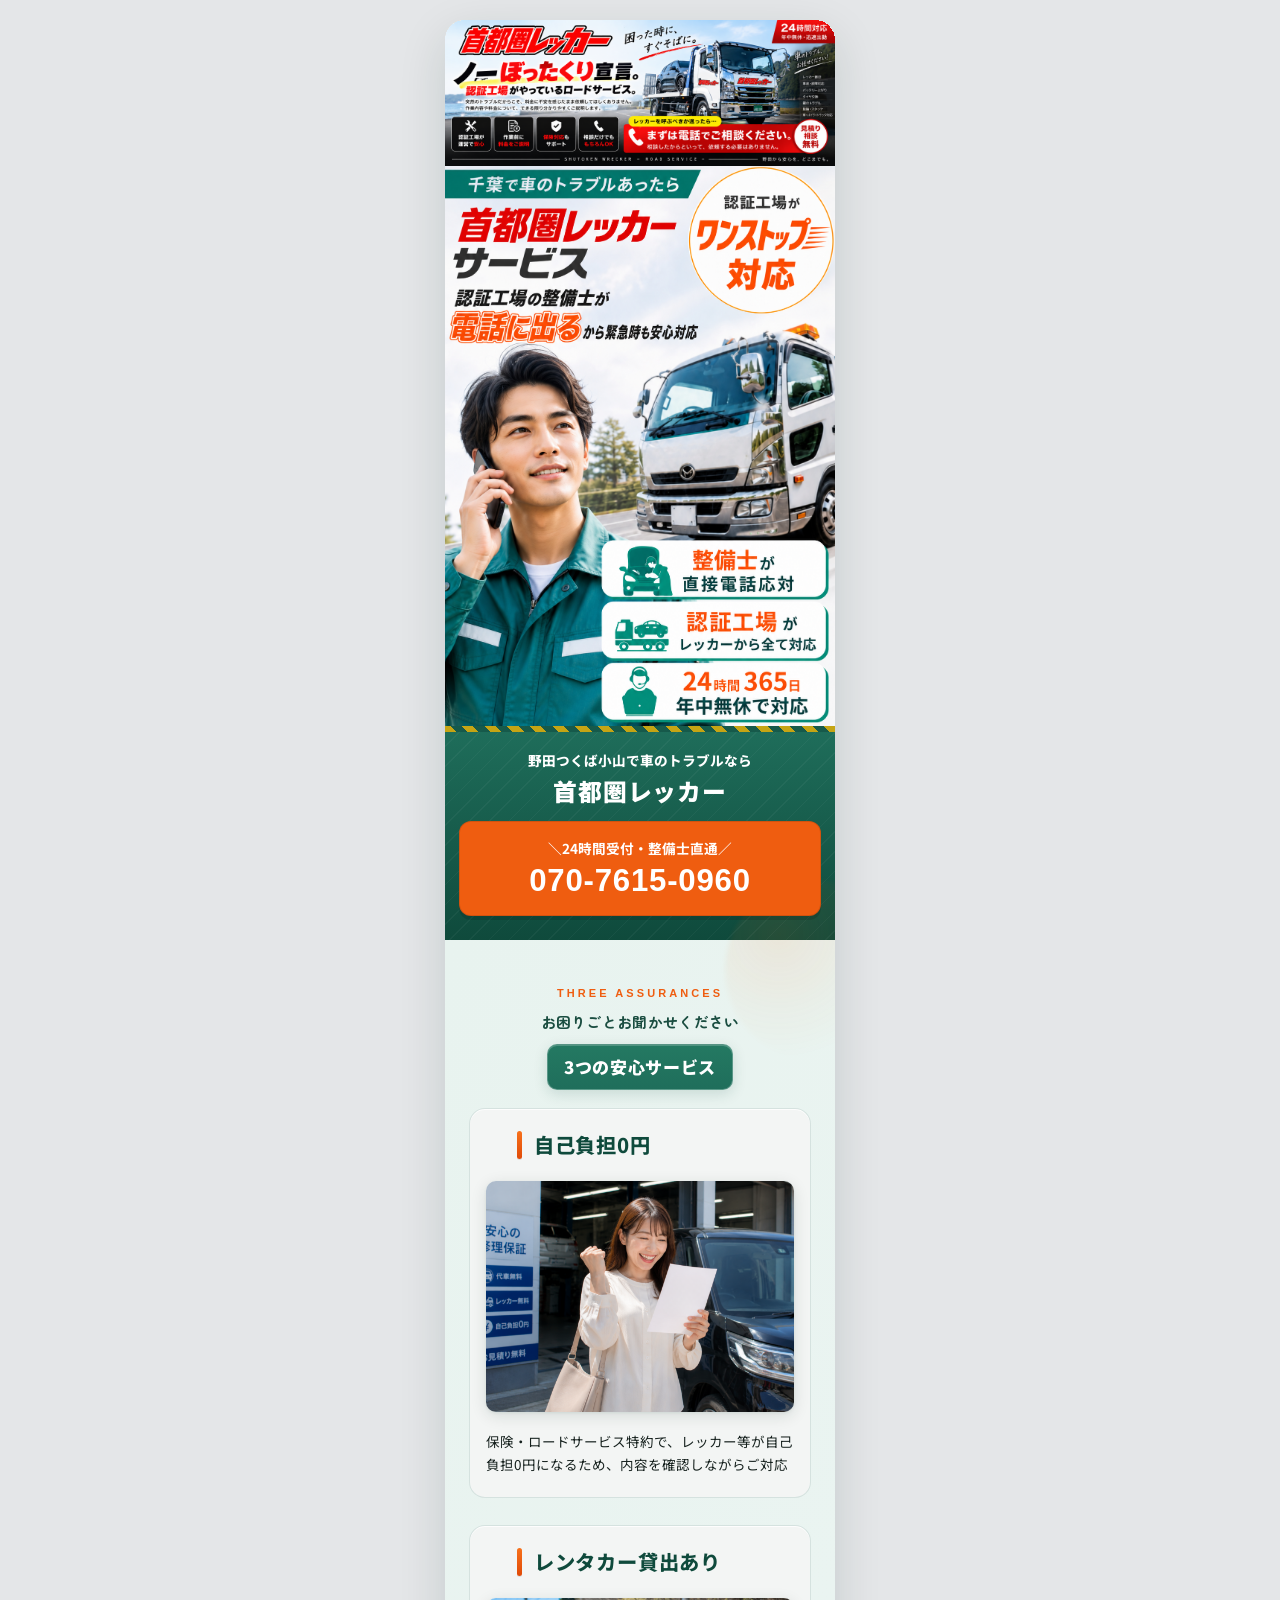
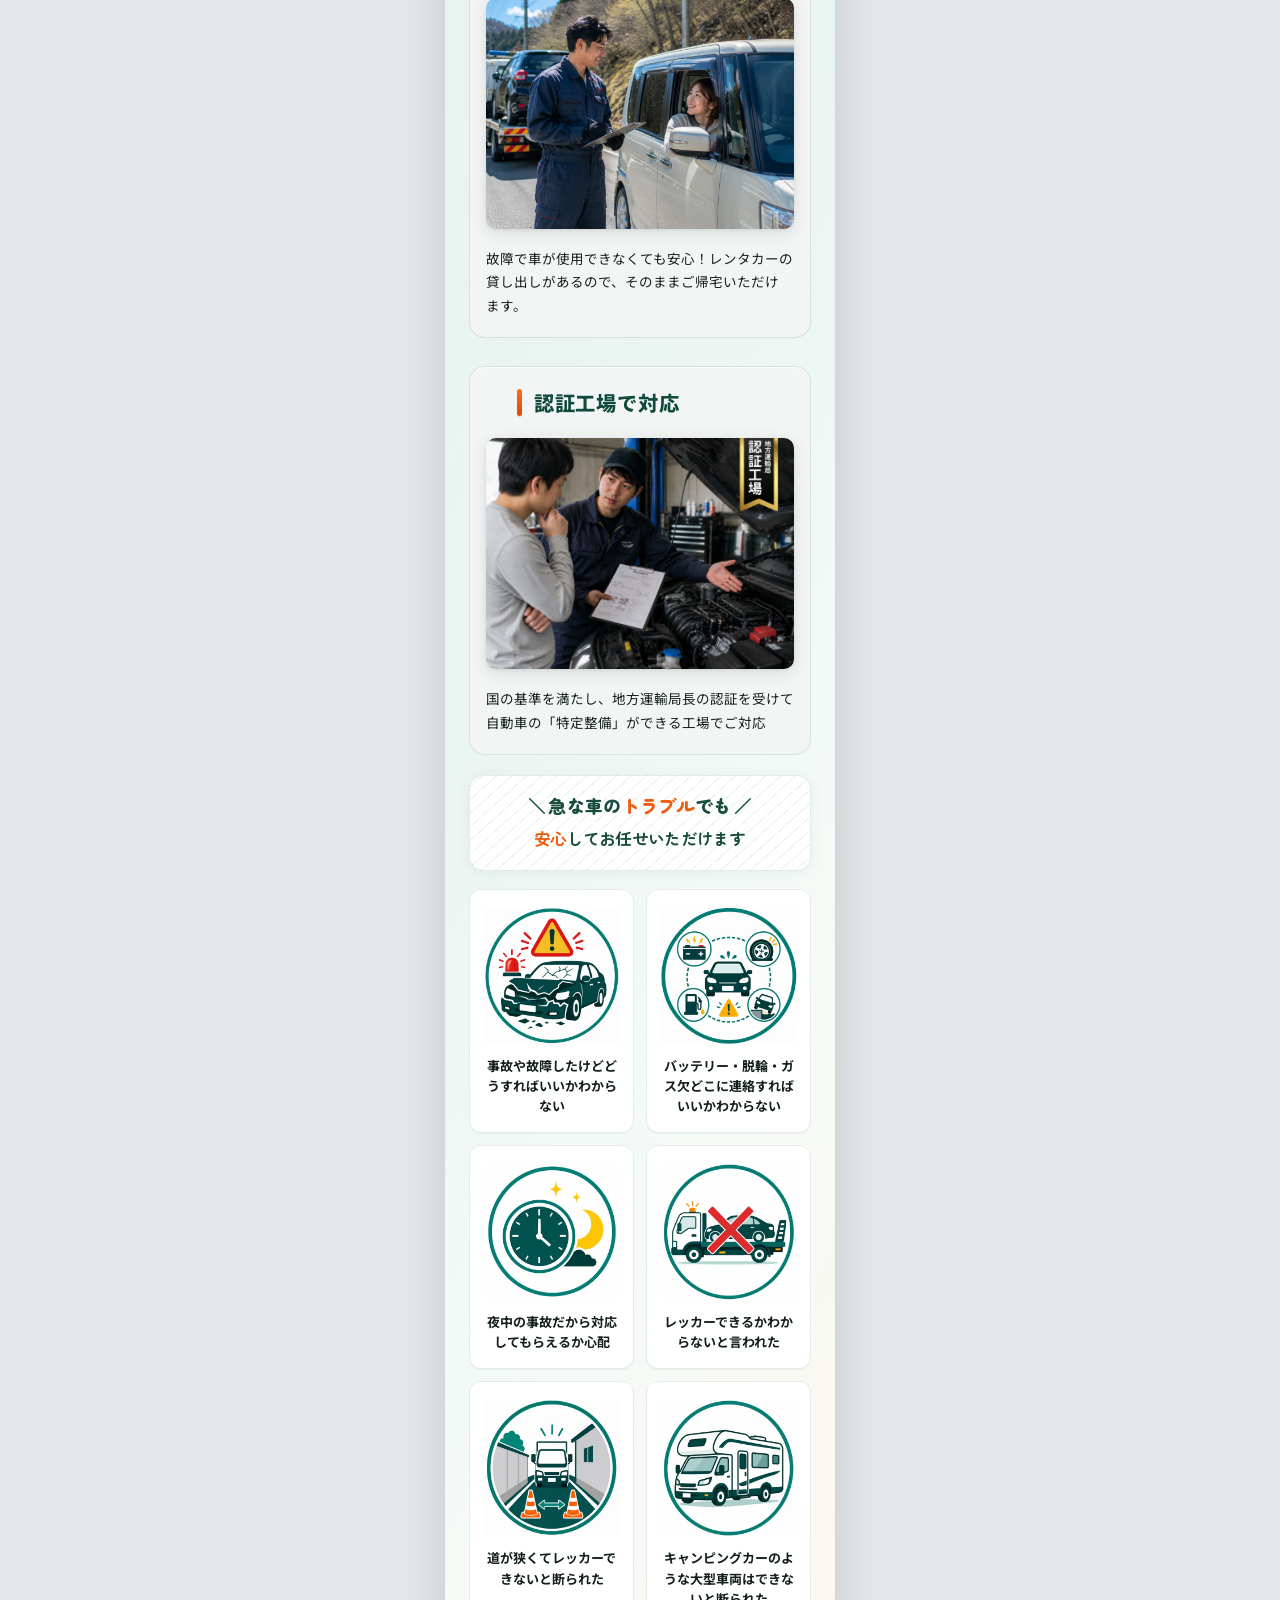
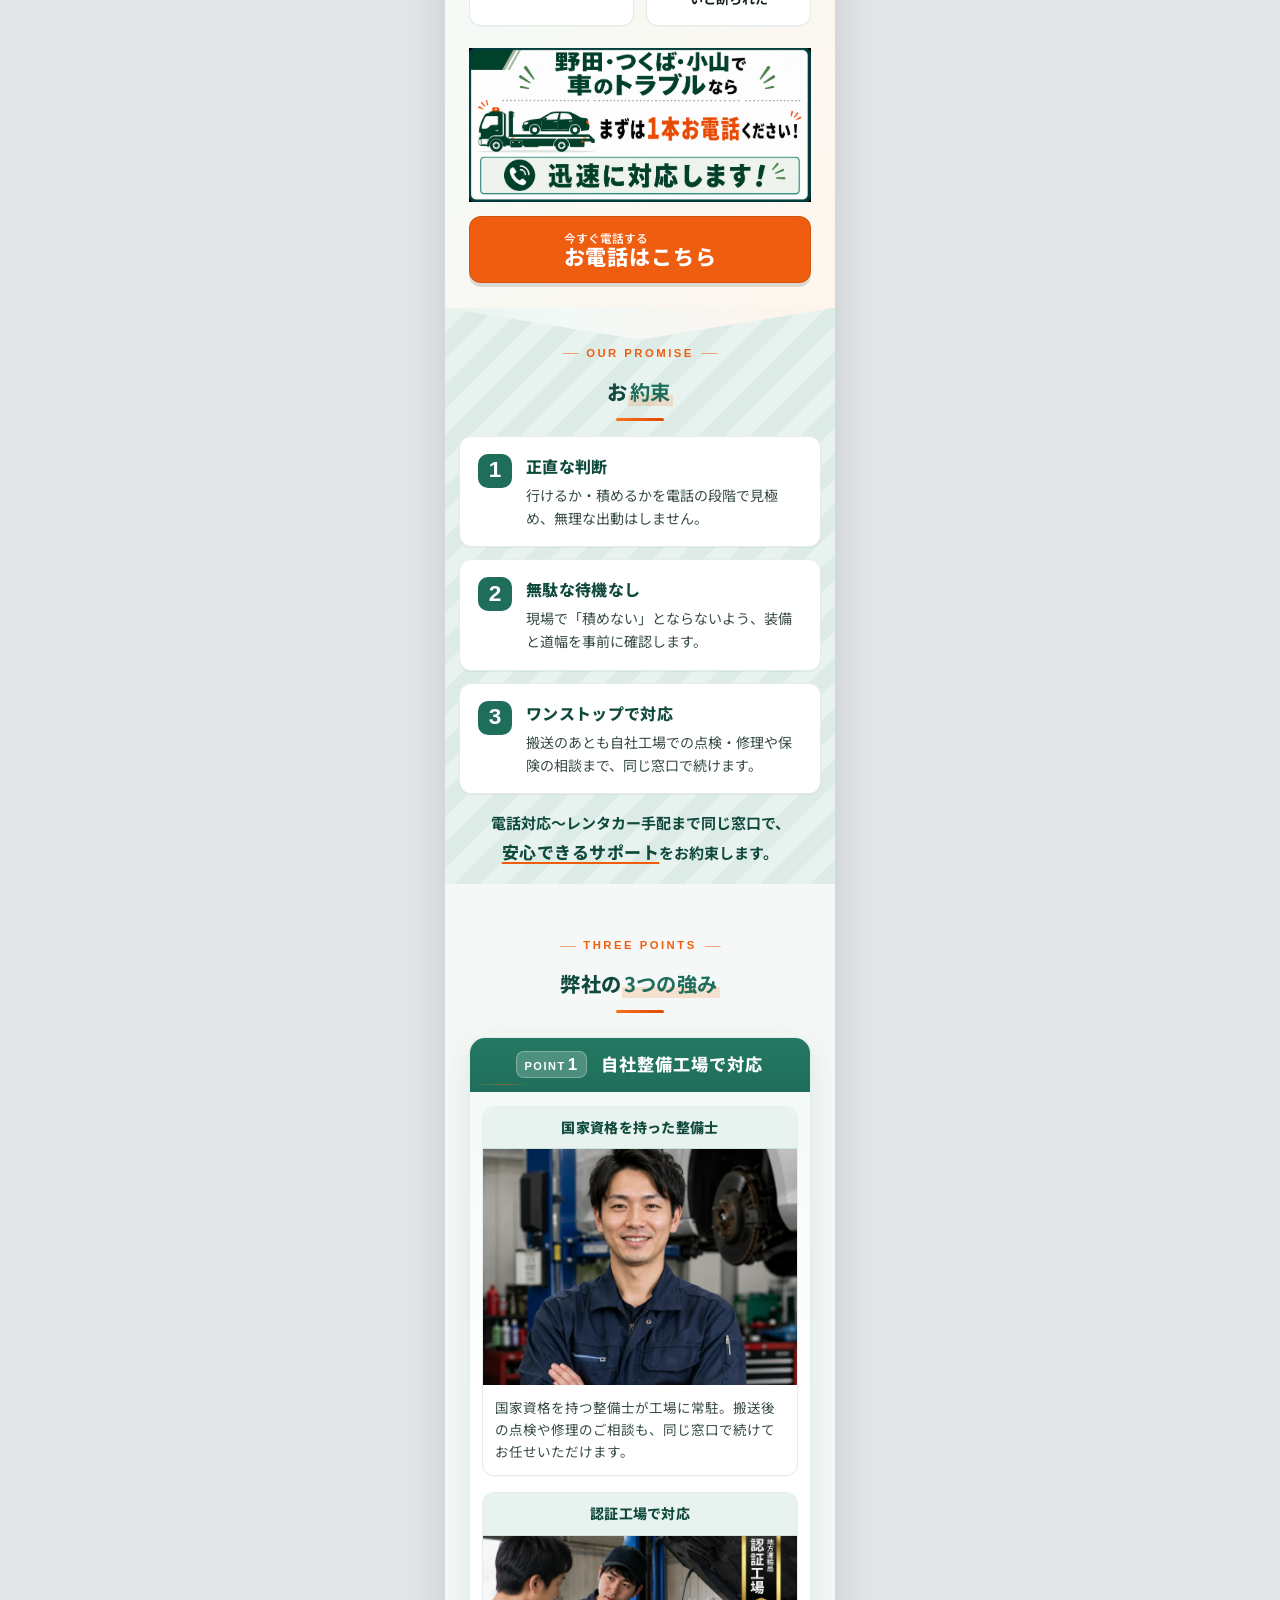
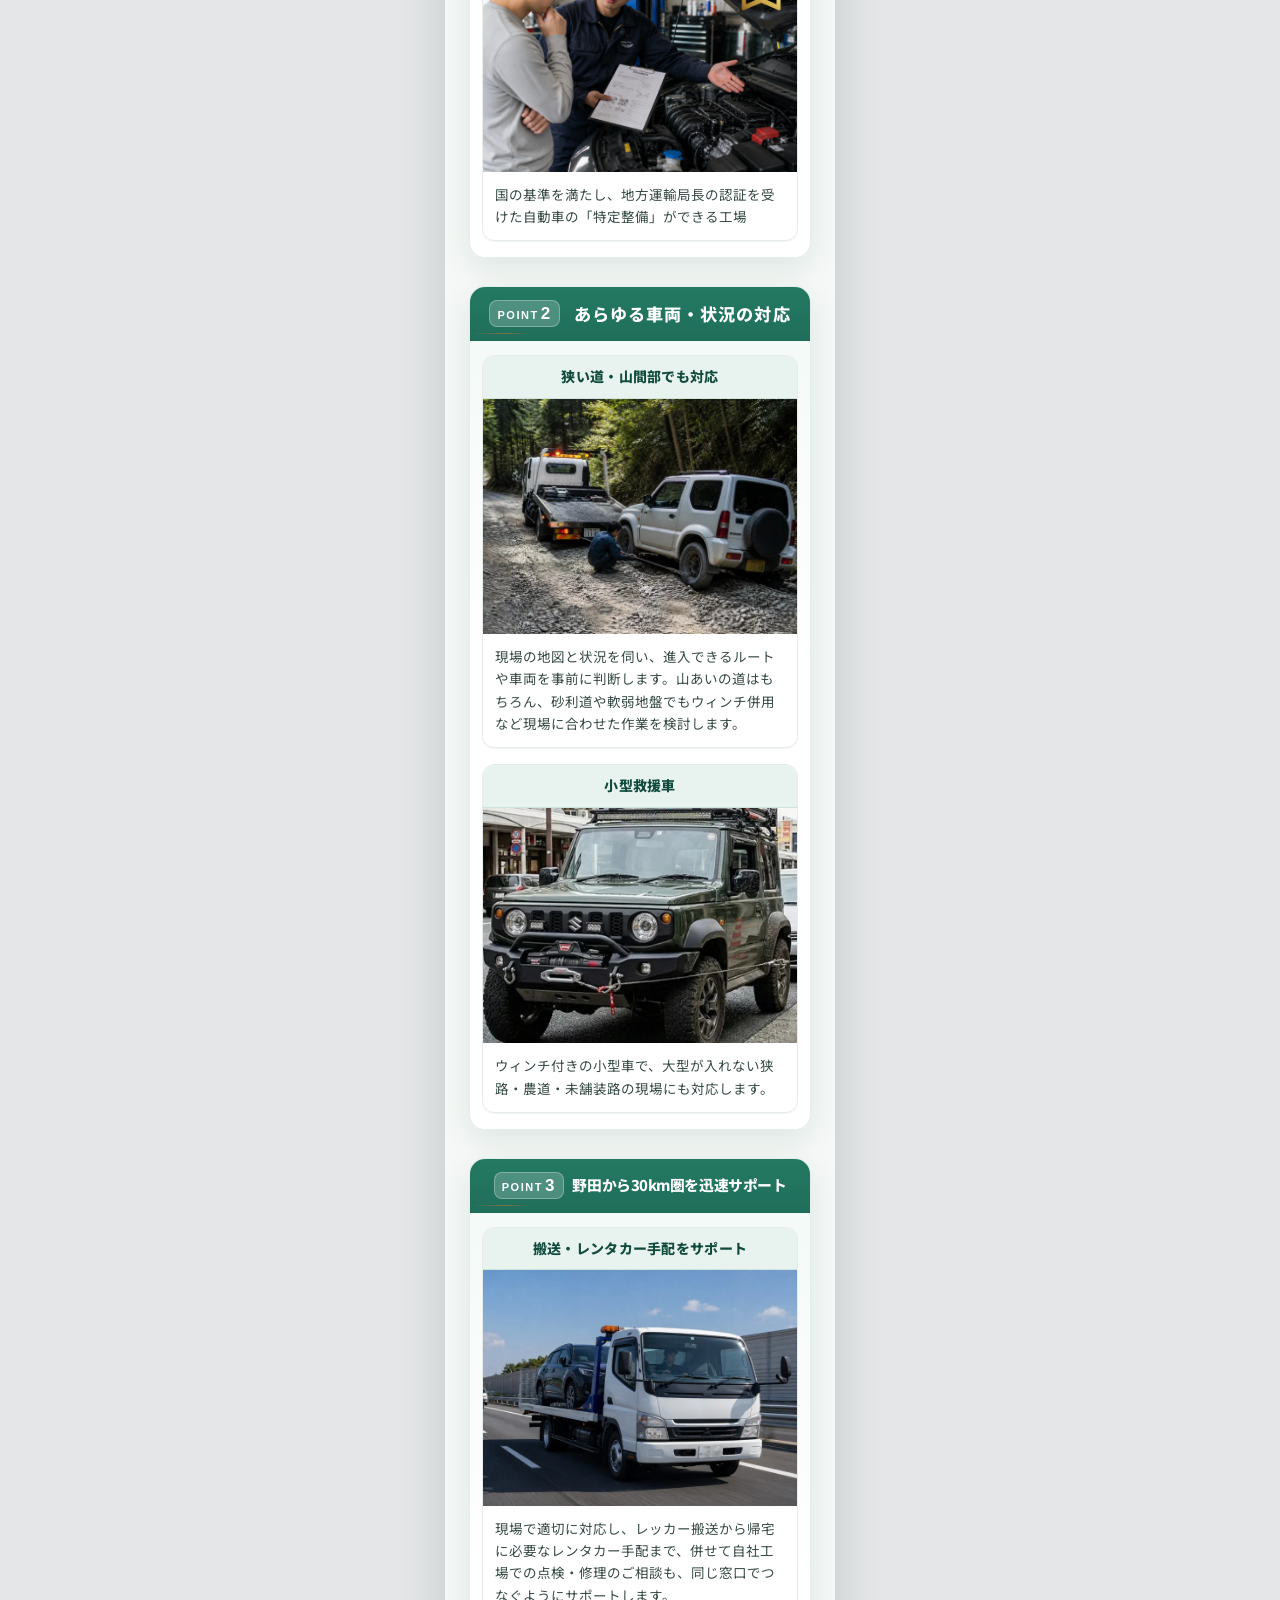
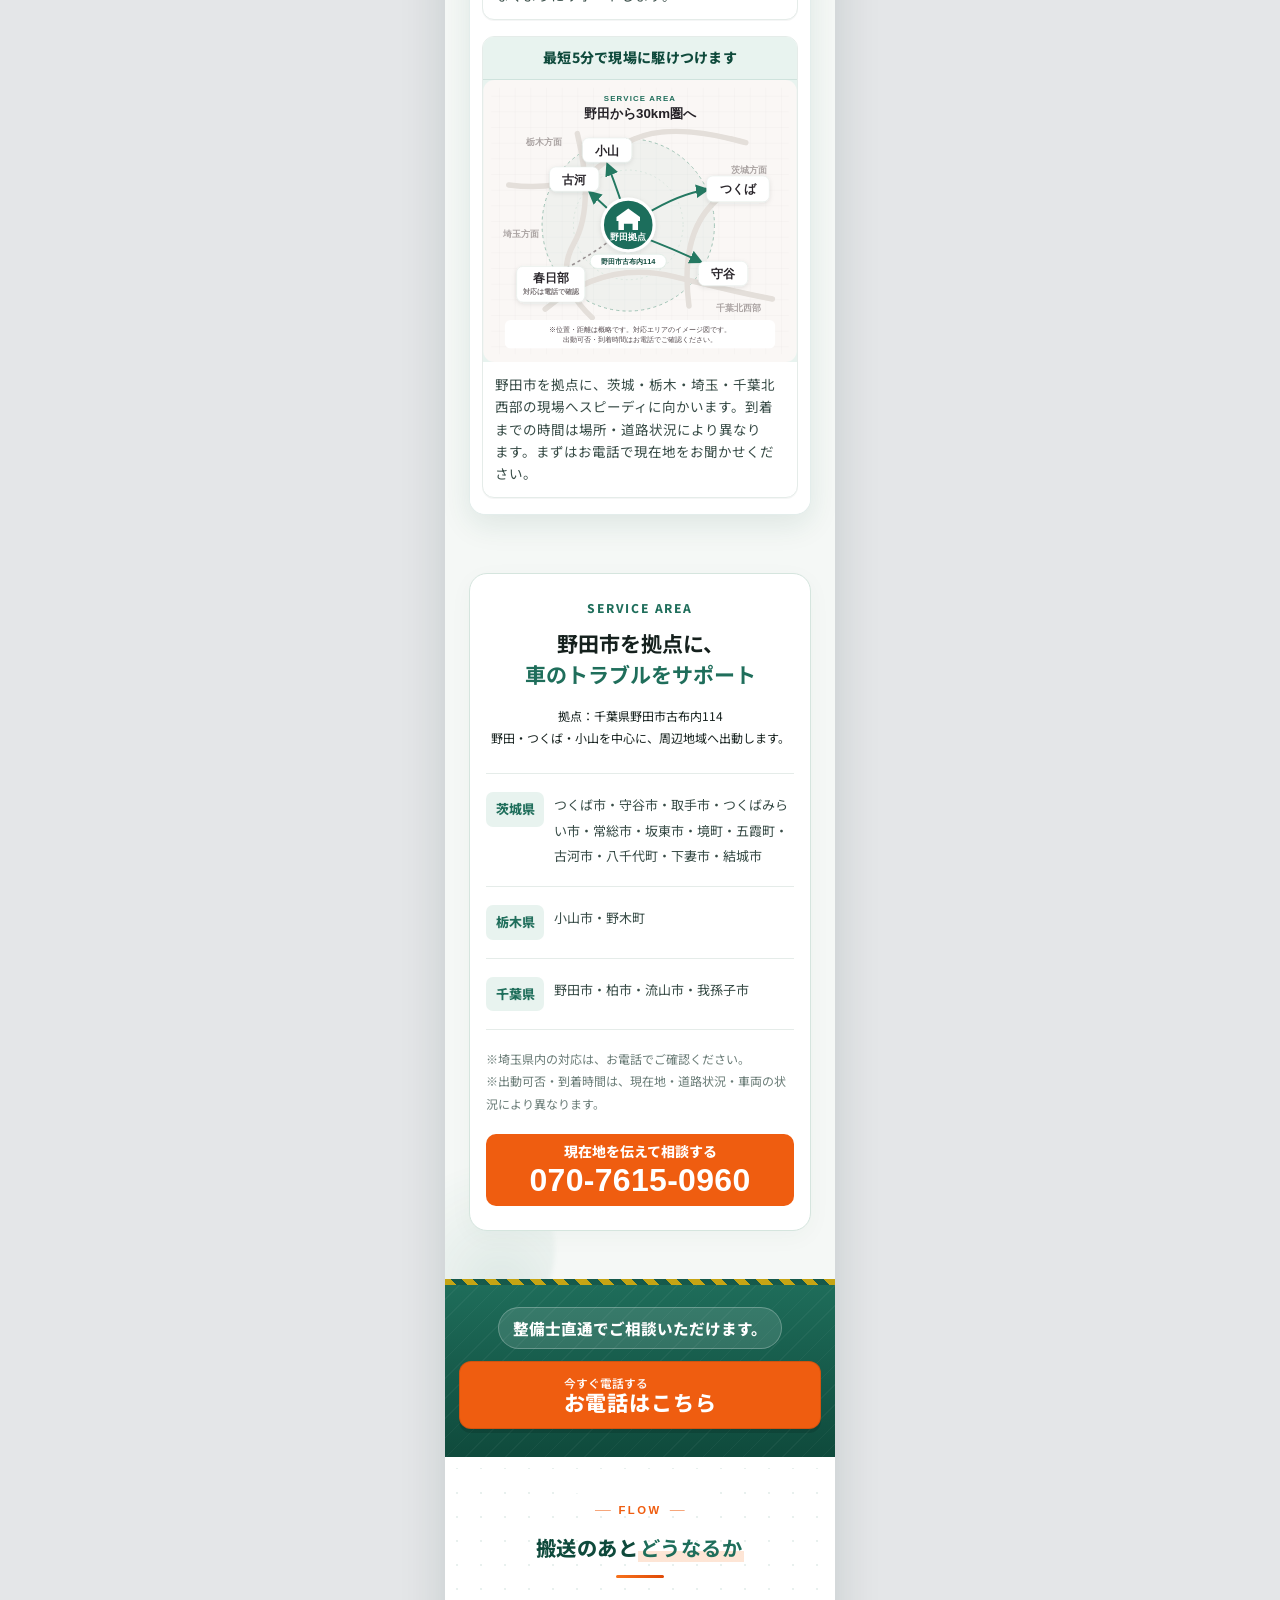
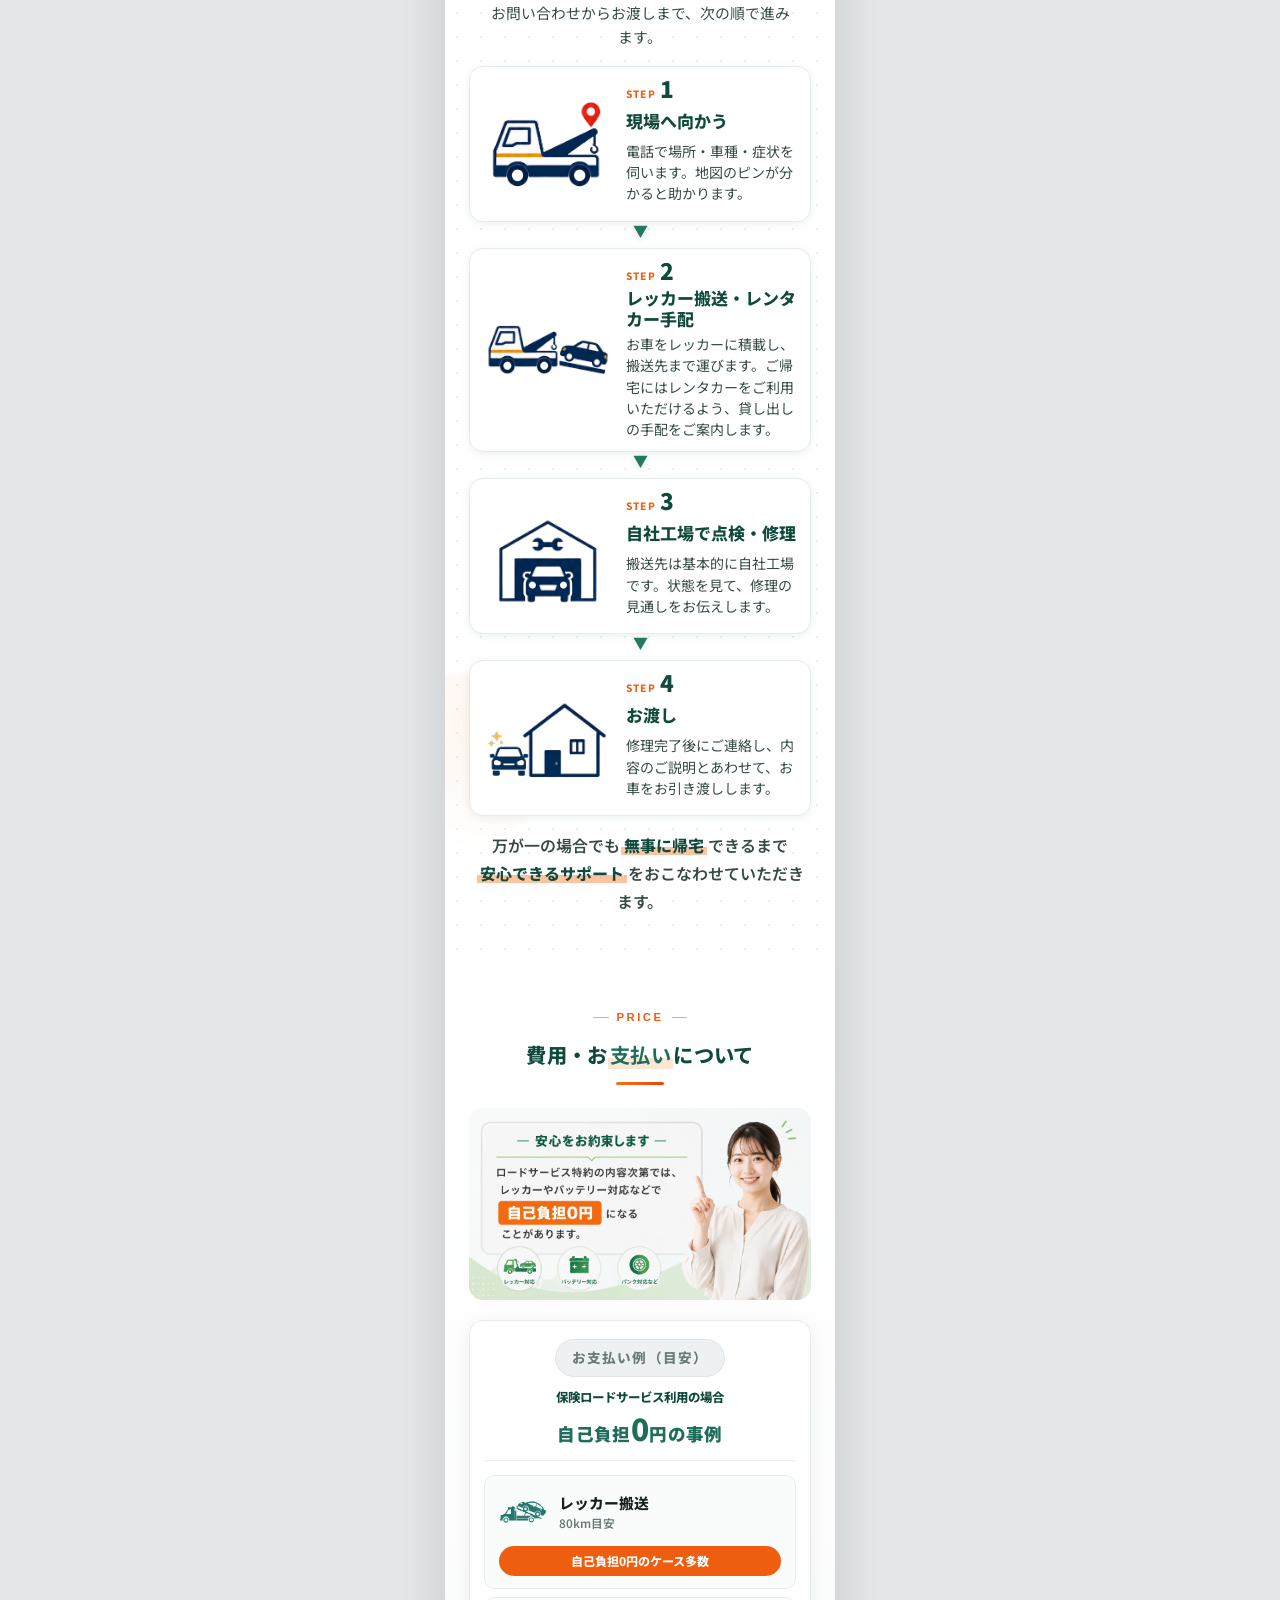
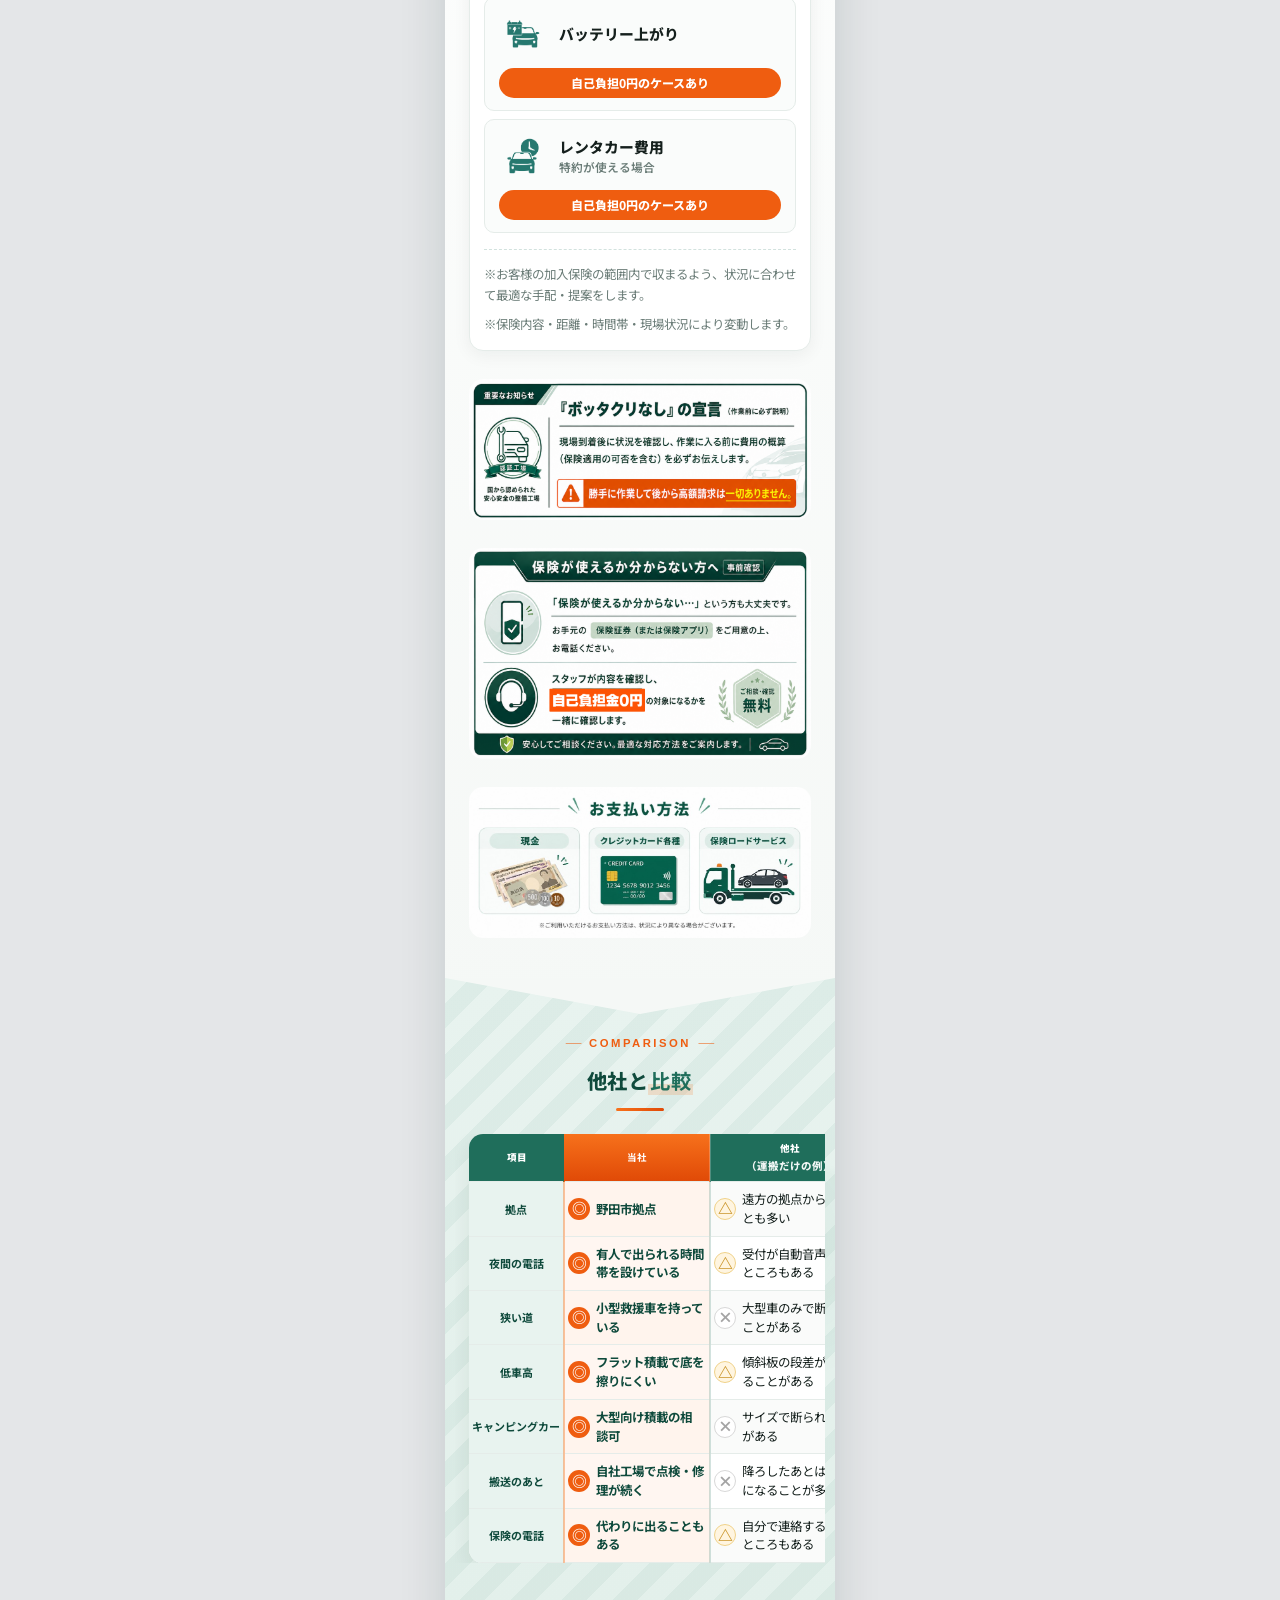
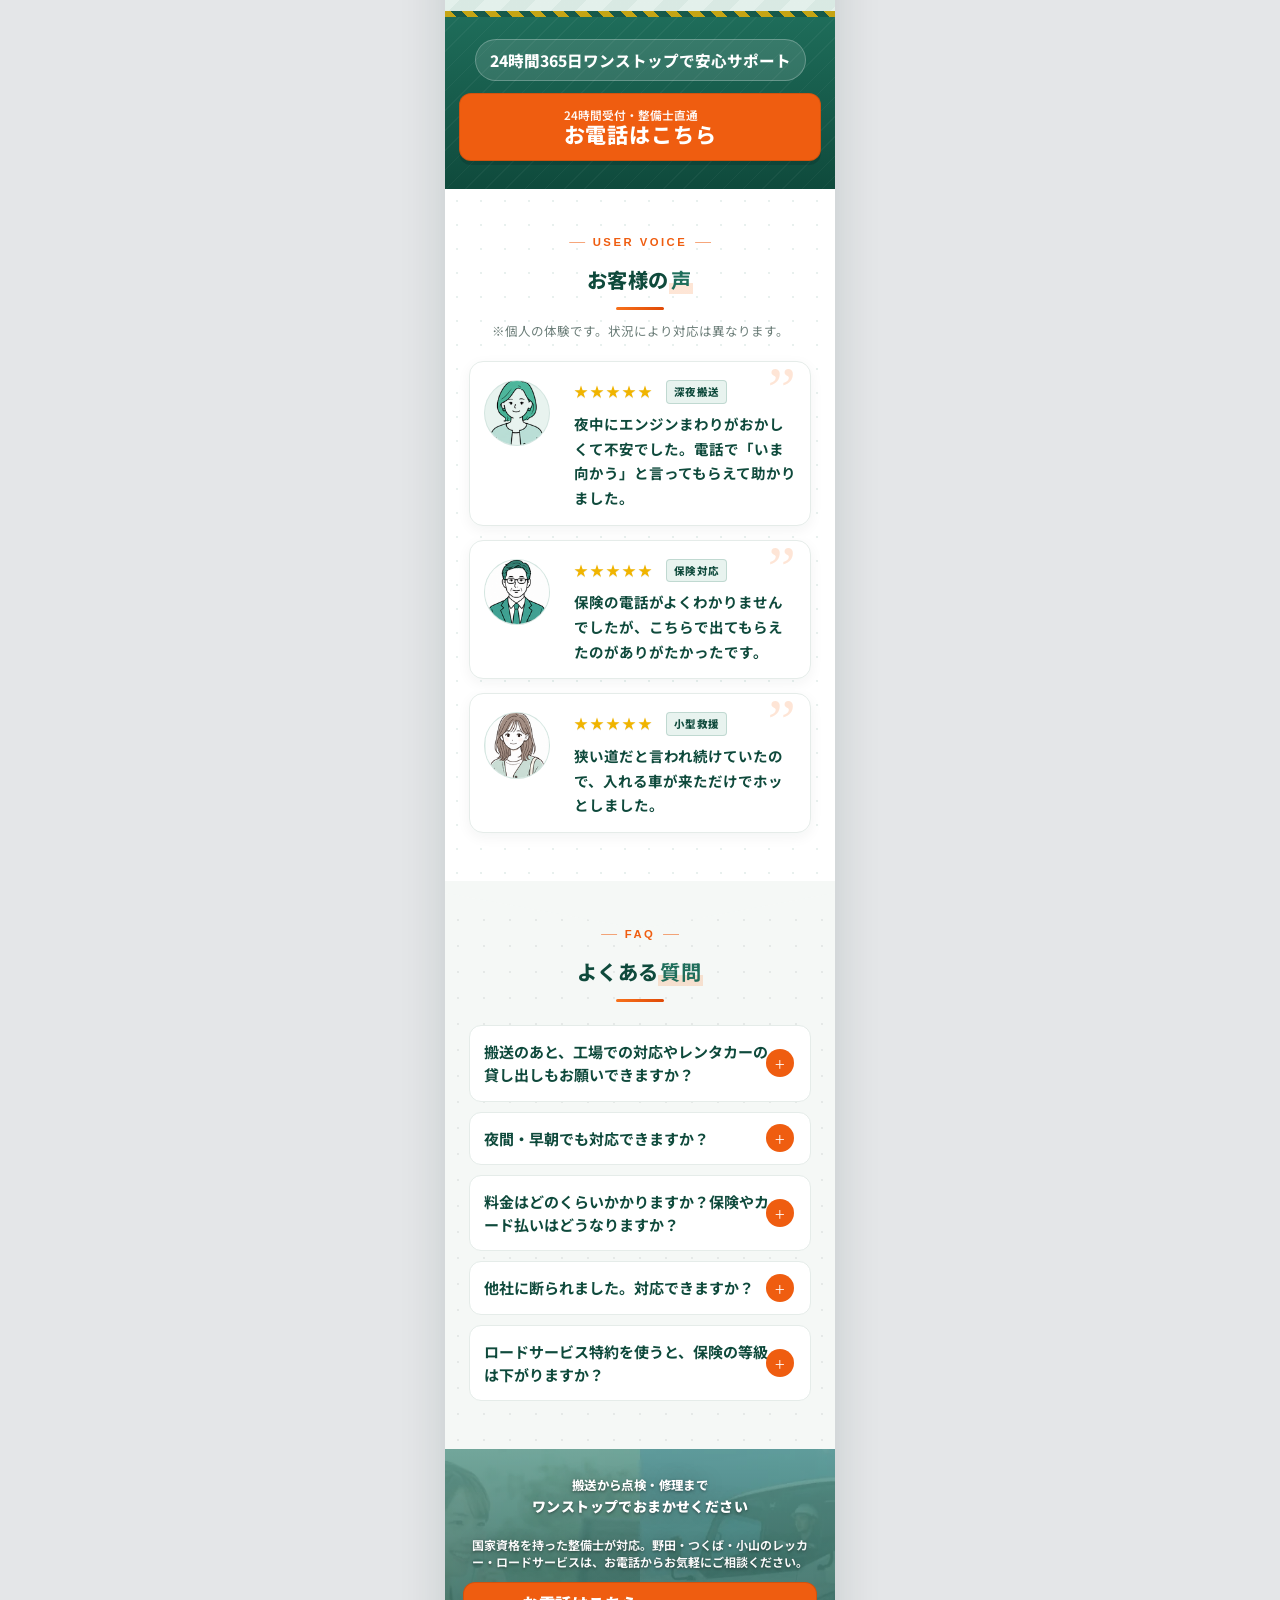
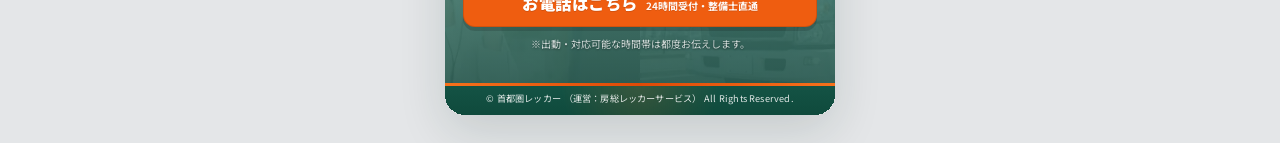
==== commit 0ab48654: "Replace hero with red Shutoken branding and certified workshop copy" ====
--- a/index.html
+++ b/index.html
@@ -8,9 +8,9 @@
 <meta content="野田・つくば・小山のレッカー。野田市を拠点に茨城・栃木・埼玉・千葉北西部へ出動。搬送のあと自社工場で修理の相談まで。" name="description"/>
 <meta content="首都圏レッカー｜野田・つくば・小山 24時間対応のレッカー＆ロードサービス" property="og:title"/>
 <meta content="野田・つくば・小山のレッカー。野田市を拠点に茨城・栃木・埼玉・千葉北西部へ出動。搬送のあと自社工場で修理の相談まで。" property="og:description"/>
-<meta content="https://laplus7123-byte.github.io/shutoken-wrecker-preview/assets/img/shutoken-hero.png" property="og:image"/>
+<meta content="https://laplus7123-byte.github.io/shutoken-wrecker-preview/assets/img/shutoken-hero.png?v=20261110-fv" property="og:image"/>
 <meta content="#1f6e5b" name="theme-color"/>
-<link as="image" href="assets/img/shutoken-hero.png" rel="preload" type="image/png"/>
+<link as="image" href="assets/img/shutoken-hero.png?v=20261110-fv" rel="preload" type="image/png"/>
 <link href="https://fonts.googleapis.com" rel="preconnect"/>
 <link crossorigin="" href="https://fonts.gstatic.com" rel="preconnect"/>
 <link href="https://fonts.googleapis.com/css2?family=Noto+Sans+JP:wght@400;500;700;900&amp;family=Zen+Maru+Gothic:wght@500;700;900&amp;display=swap" rel="stylesheet"/>
@@ -20,7 +20,7 @@
 <div class="page-canvas">
 <section class="fv" id="top"><h1 class="sr-only">首都圏レッカー｜野田・つくば・小山の24時間レッカー・ロードサービス</h1>
 <img alt="首都圏レッカー。ノーぼったくり宣言。認証工場が運営、作業前に料金をご説明。相談・見積もり無料。" class="fv-img" height="768" src="assets/img/shutoken-promise.png" width="2048"/>
-<img alt="首都圏レッカーサービス。水没車の引き上げから保険会社対応までワンストップ対応。24時間365日。" class="fv-img" decoding="async" fetchpriority="high" height="1503" src="assets/img/shutoken-hero.png" width="1046"/>
+<img alt="首都圏レッカーサービス。認証工場の整備士が直接電話応対。レッカーからワンストップで、24時間365日対応。" class="fv-img" decoding="async" fetchpriority="high" height="1503" src="assets/img/shutoken-hero.png?v=20261110-fv" width="1047"/>
 </section>
 <section aria-label="お電話でのご相談" class="cta cta--mid cta--lead">
 <div class="cta-inner">
